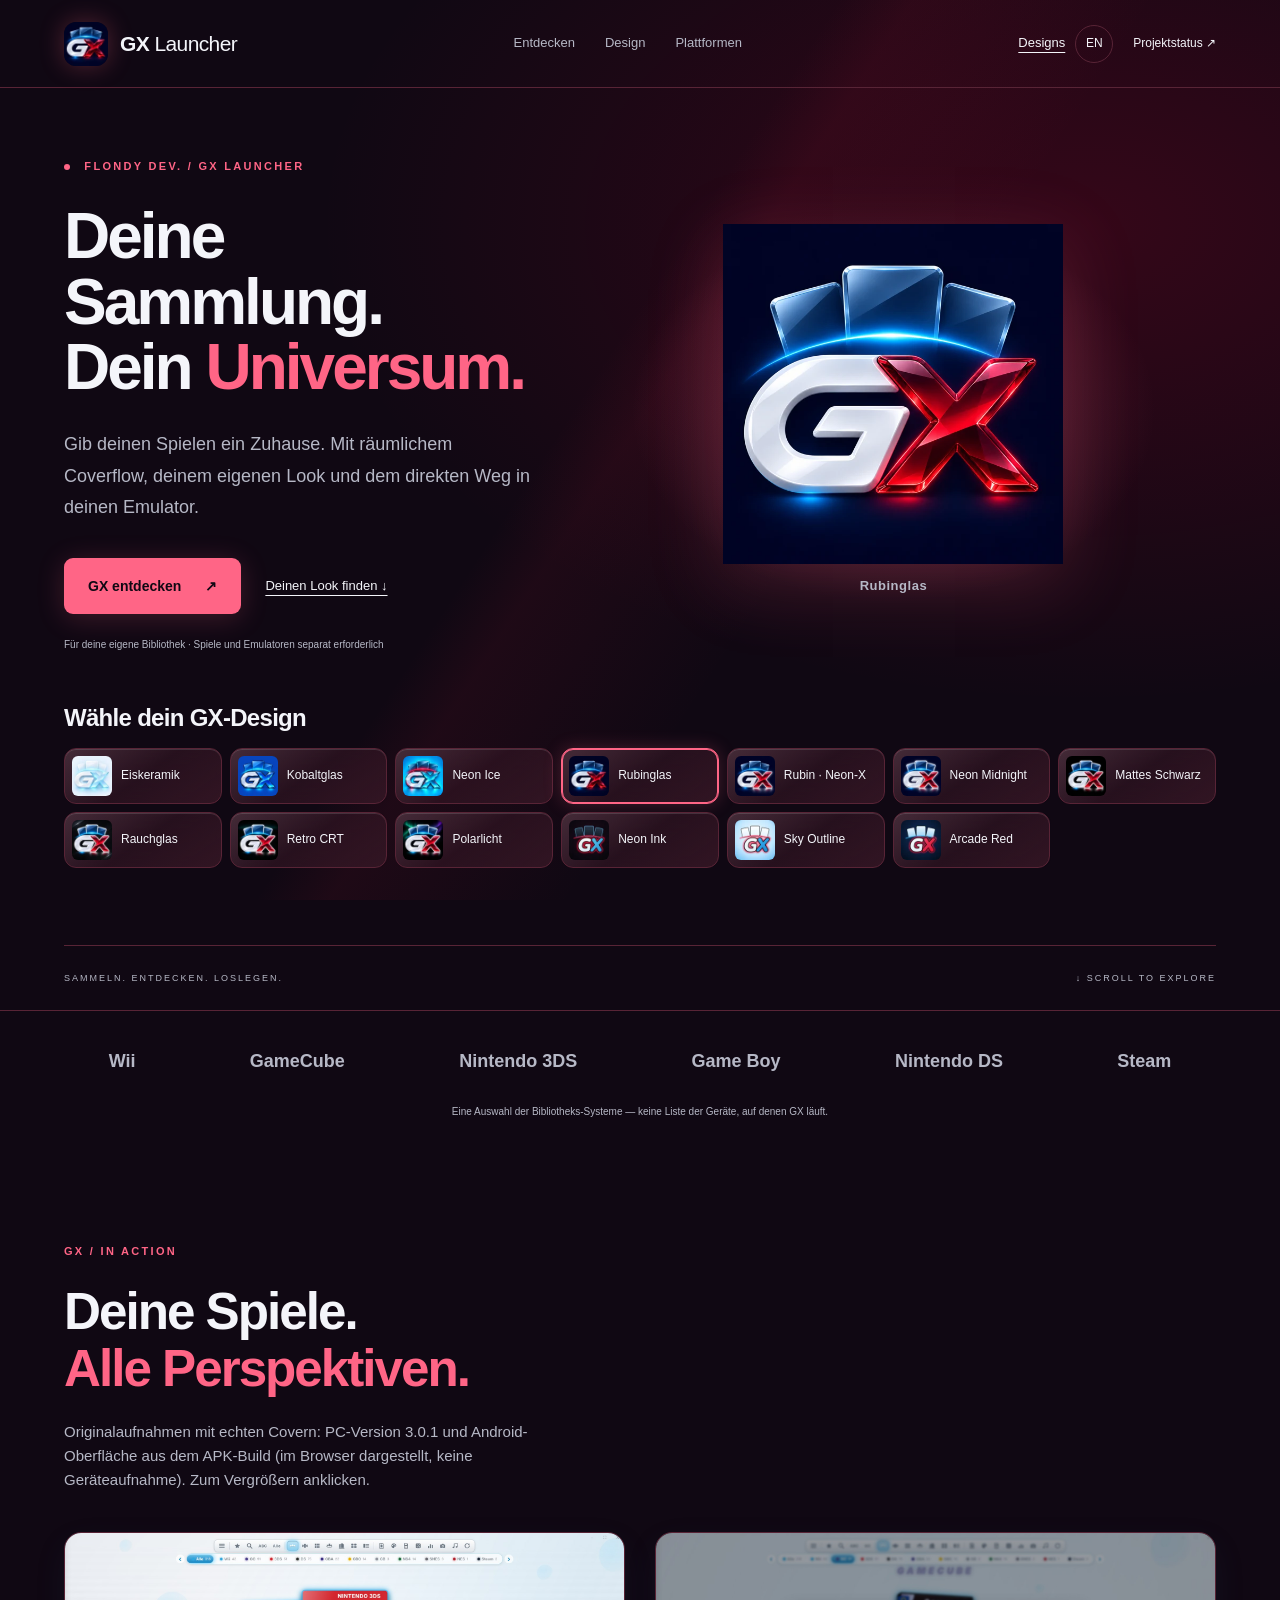
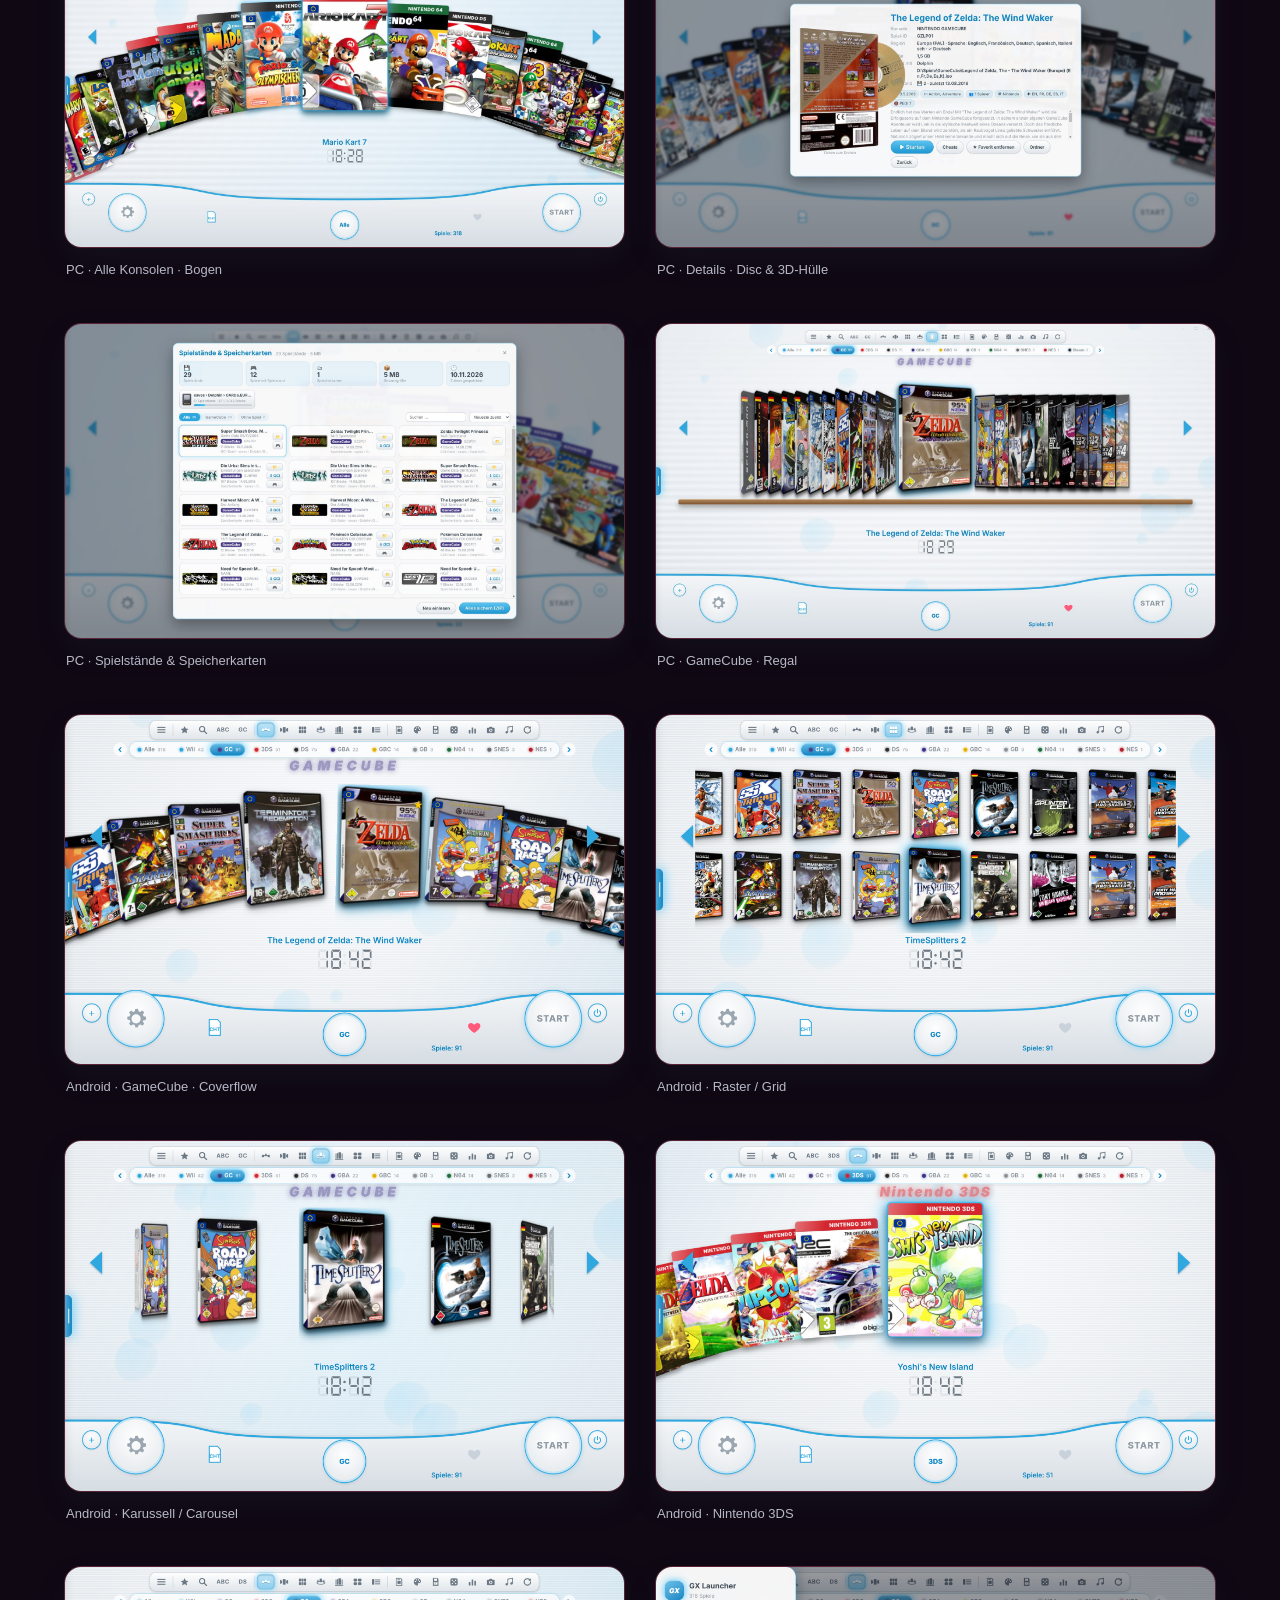
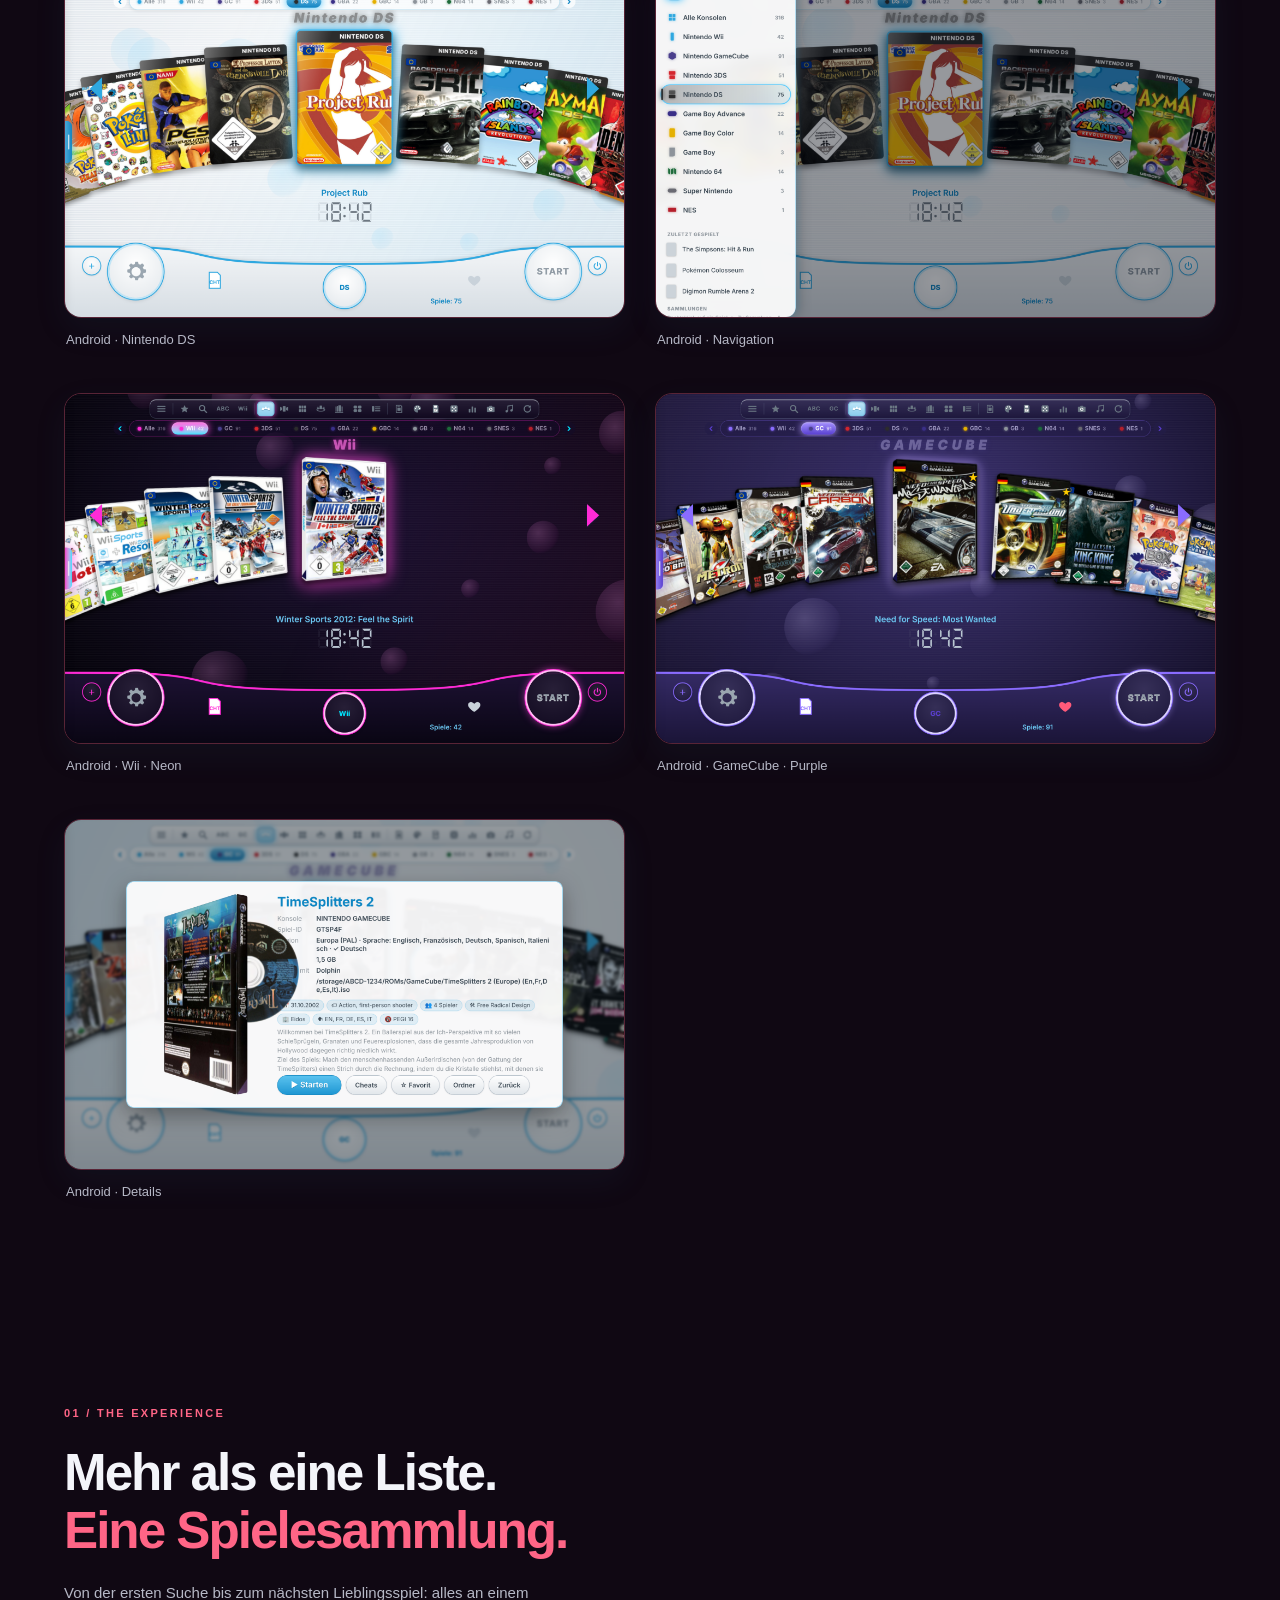
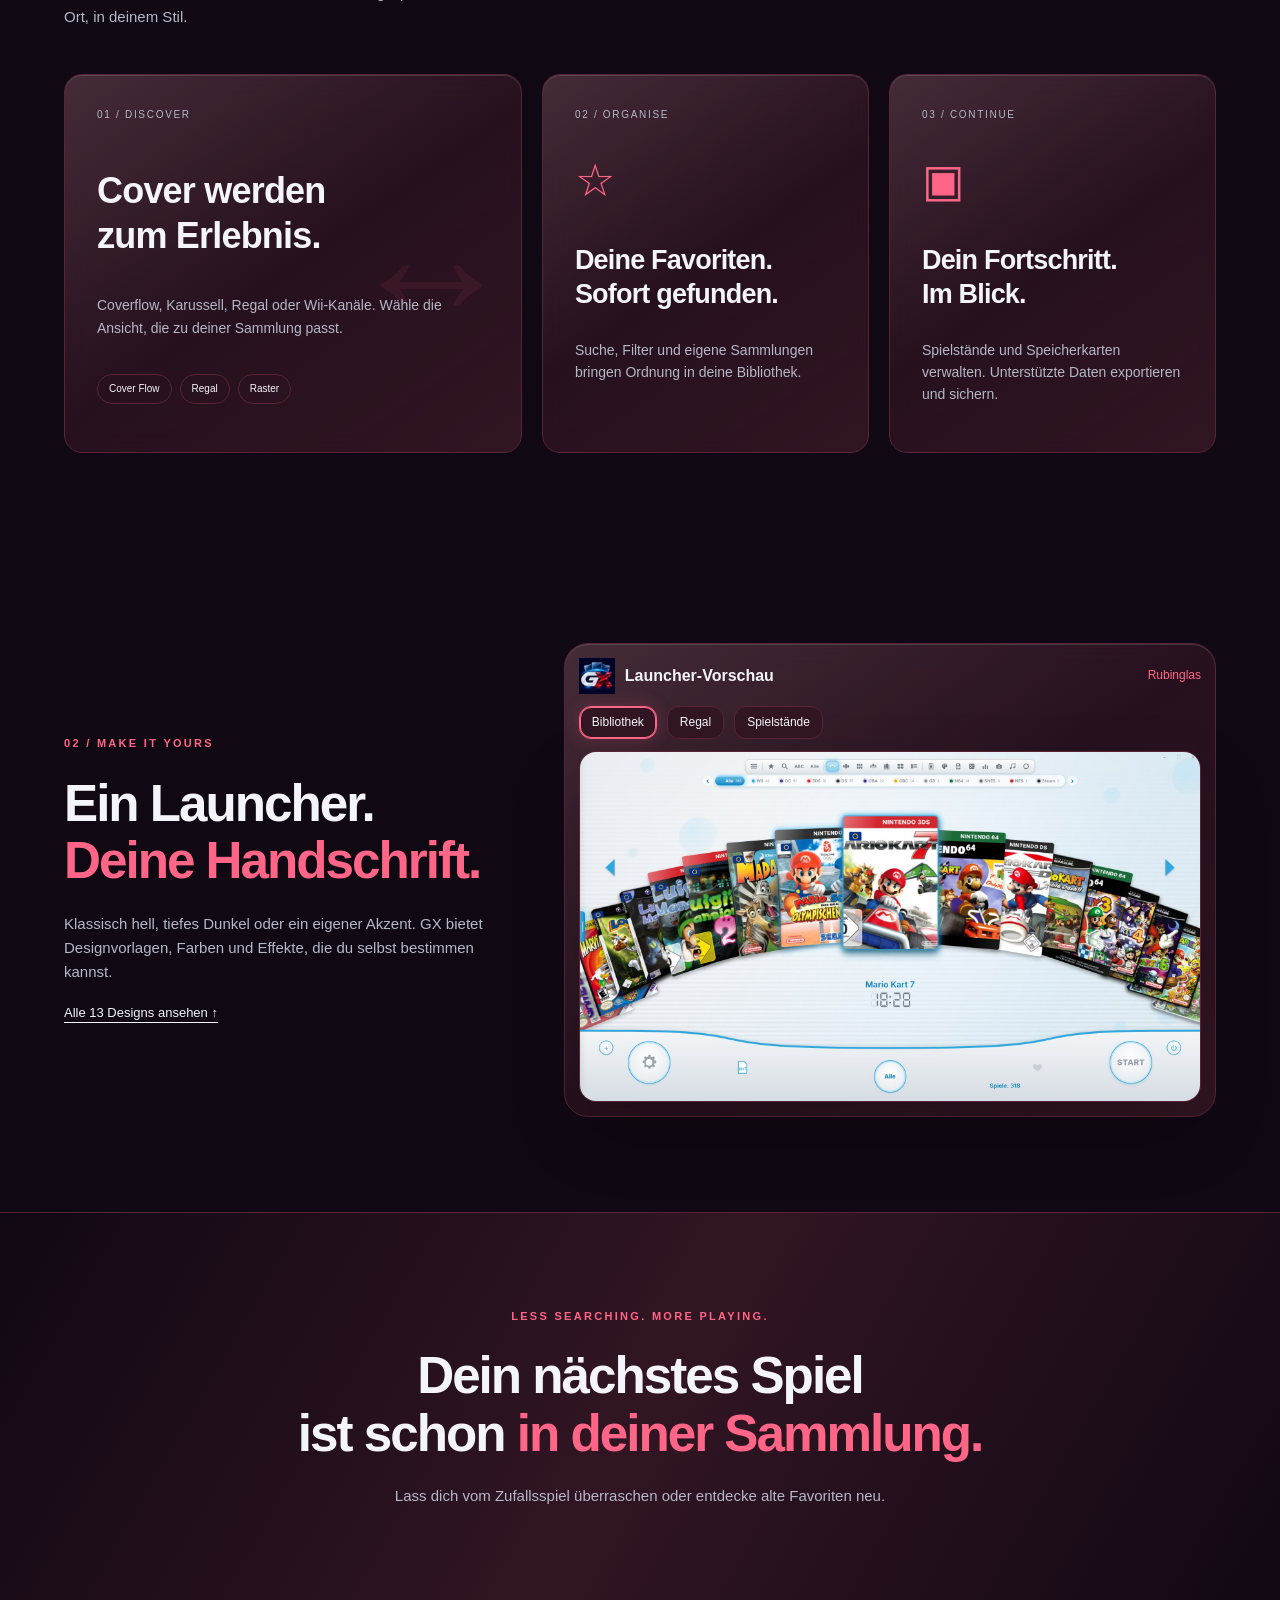
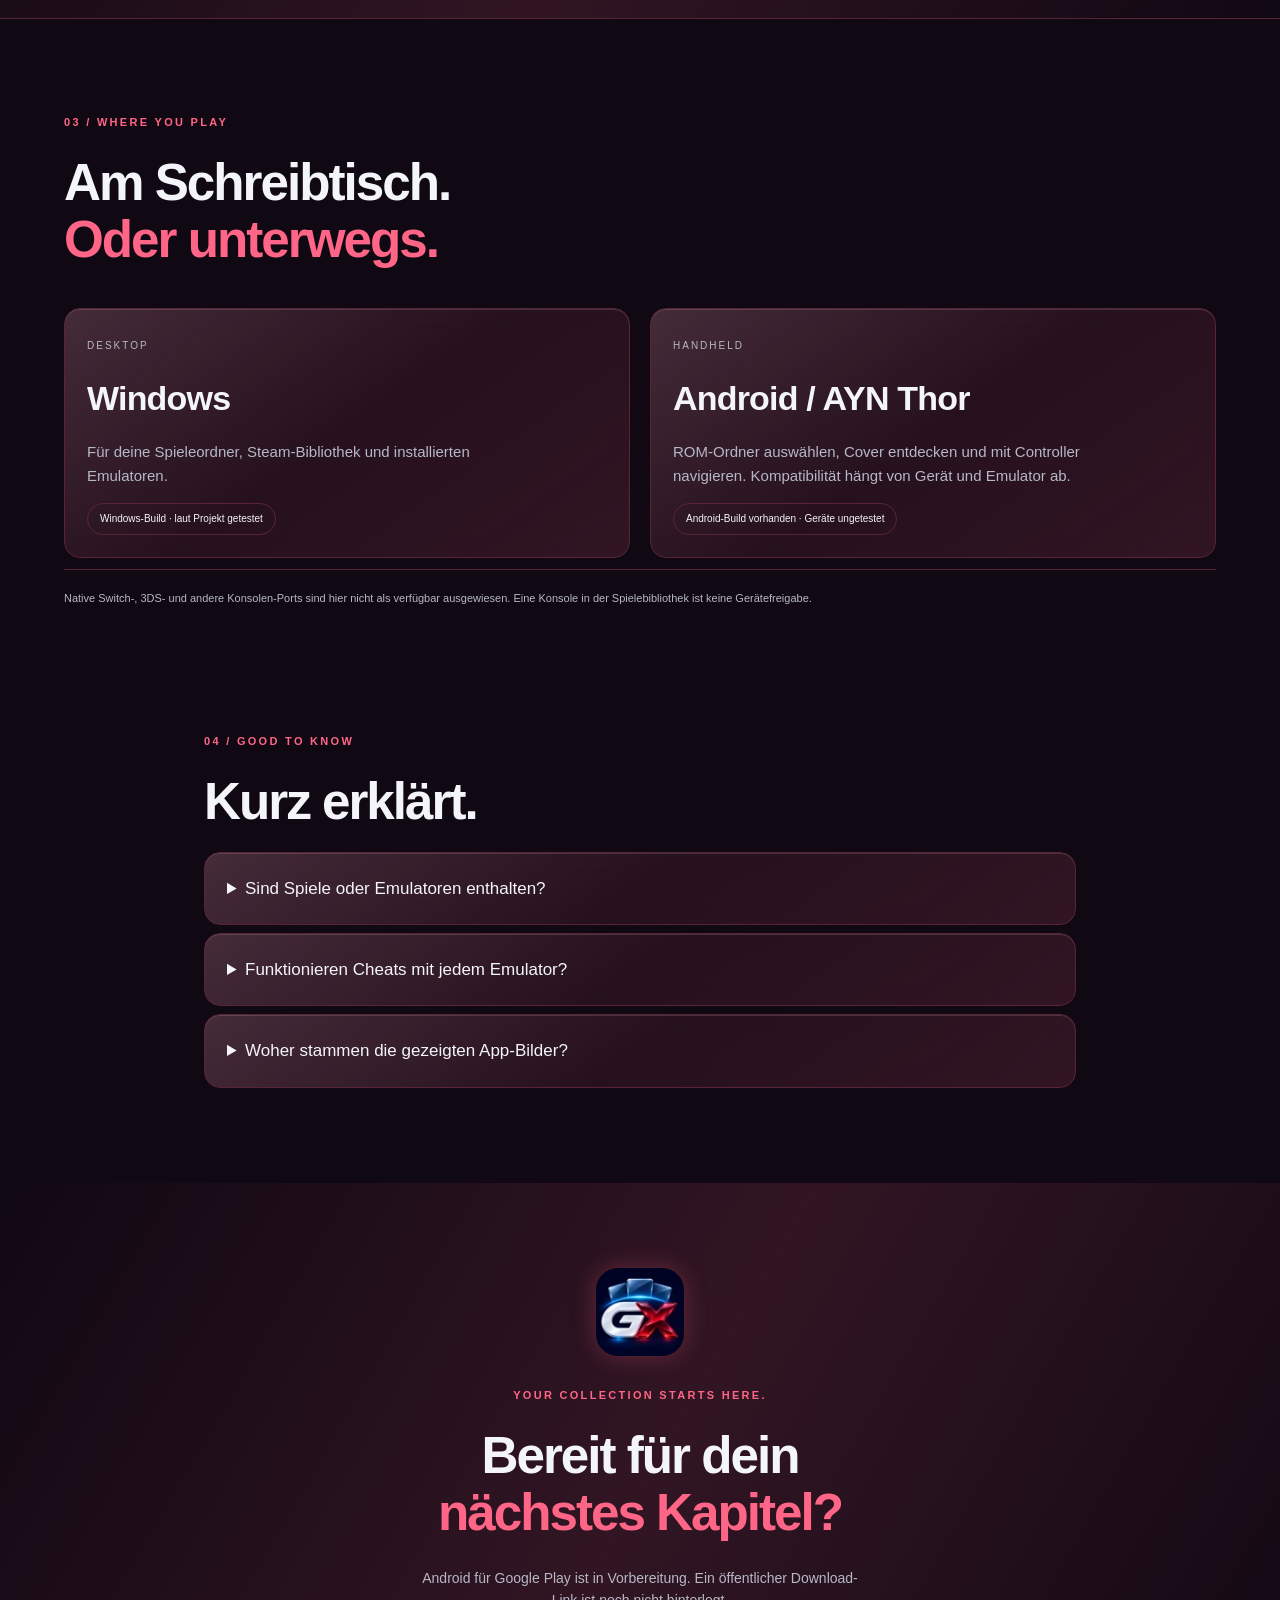
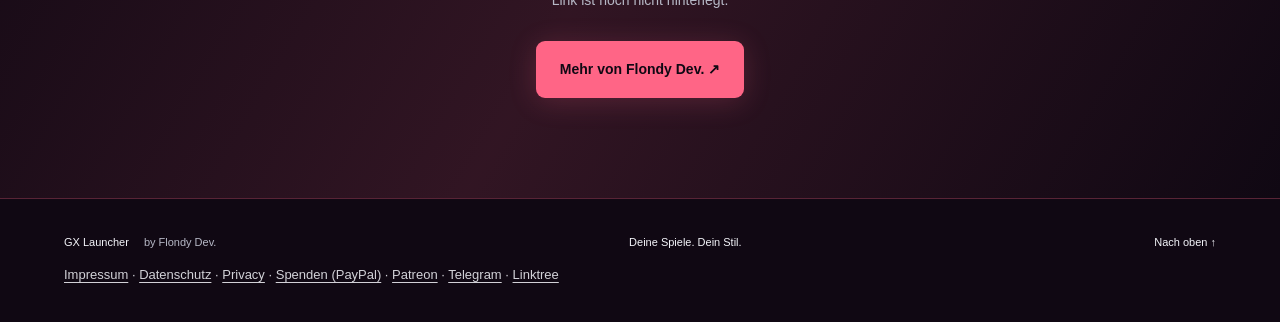
==== index.html @ 253c984e "Add 13 coordinated GX themes and interactive launcher preview" ====
<!doctype html><html lang="de"><head><meta charset="UTF-8"><meta name="viewport" content="width=device-width,initial-scale=1"><meta name="theme-color" content="#f5fbff"><link rel="canonical" href="https://marcel-2025.github.io/GX-Landingpage/"><meta property="og:type" content="website"><meta property="og:url" content="https://marcel-2025.github.io/GX-Landingpage/"><meta property="og:title" content="GX Launcher – Deine Sammlung. Dein Universum."><meta property="og:description" content="Deine Spielebibliothek mit Coverflow, Themes und Emulator-Start. Spiele und Emulatoren separat erforderlich."><meta property="og:image" content="https://marcel-2025.github.io/GX-Landingpage/assets/gx-icon.png"><meta name="description" content="GX Launcher – deine persönliche Spielebibliothek mit Coverflow, Themes und Emulator-Anbindung."><title>GX Launcher — Deine Sammlung. Dein Universum.</title><link rel="icon" href="assets/themes/ruby-thumb.webp"><link rel="stylesheet" href="style.css"><link rel="stylesheet" href="themes.css"></head><body class="gx-skin" data-fx="ruby">
<header><a class="brand" href="#"><img data-brand-icon src="assets/themes/ruby.webp" alt=""><span>GX <b>Launcher</b></span></a><nav><a href="#gallery" data-de="Entdecken" data-en="Explore">Entdecken</a><a href="#design" data-de="Design" data-en="Design">Design</a><a href="#platforms" data-de="Plattformen" data-en="Platforms">Plattformen</a></nav><div class="controls"><a class="theme-shortcut" href="#looks" data-de="Designs" data-en="Themes">Designs</a><button id="language" aria-label="Switch language">EN</button><a class="small-cta" href="#access" data-de="Projektstatus ↗" data-en="Project status ↗">Projektstatus ↗</a></div></header>
<main><section class="hero"><div class="hero-copy"><div class="eyebrow"><span></span> FLONDY DEV. / GX LAUNCHER</div><h1 data-de="Deine Sammlung.<br>Dein <em>Universum.</em>" data-en="Your collection.<br>Your <em>universe.</em>">Deine Sammlung.<br>Dein <em>Universum.</em></h1><p class="lead" data-de="Gib deinen Spielen ein Zuhause. Mit räumlichem Coverflow, deinem eigenen Look und dem direkten Weg in deinen Emulator." data-en="Give your games a home. With dimensional coverflow, your own look and a direct route to your emulator.">Gib deinen Spielen ein Zuhause. Mit räumlichem Coverflow, deinem eigenen Look und dem direkten Weg in deinen Emulator.</p><div class="actions"><a class="button" href="#features" data-de="GX entdecken <span>↗</span>" data-en="Explore GX <span>↗</span>">GX entdecken <span>↗</span></a><a class="text-link" href="#looks" data-de="Deinen Look finden ↓" data-en="Find your look ↓">Deinen Look finden ↓</a></div><p class="micro" data-de="Für deine eigene Bibliothek · Spiele und Emulatoren separat erforderlich" data-en="For your own library · Games and emulators required separately">Für deine eigene Bibliothek · Spiele und Emulatoren separat erforderlich</p></div><div class="hero-art icon-stage"><img id="showcase-icon" data-brand-icon src="assets/themes/ruby.webp" width="640" height="640" alt="GX"><strong class="current-look" data-current>Rubinglas</strong></div><section id="looks" class="look-picker"><h2 data-de="Wähle dein GX-Design" data-en="Choose your GX theme">Wähle dein GX-Design</h2><div class="look-options"><button type="button" class="look-choice" data-look="ice" aria-pressed="false"><img src="assets/themes/ice-thumb.webp" alt="" width="48" height="48"><span data-de="Eiskeramik" data-en="Ice Ceramic">Eiskeramik</span></button><button type="button" class="look-choice" data-look="cobalt" aria-pressed="false"><img src="assets/themes/cobalt-thumb.webp" alt="" width="48" height="48"><span data-de="Kobaltglas" data-en="Cobalt Glass">Kobaltglas</span></button><button type="button" class="look-choice" data-look="laser" aria-pressed="false"><img src="assets/themes/laser-thumb.webp" alt="" width="48" height="48"><span data-de="Neon Ice" data-en="Neon Ice">Neon Ice</span></button><button type="button" class="look-choice" data-look="ruby" aria-pressed="true"><img src="assets/themes/ruby-thumb.webp" alt="" width="48" height="48"><span data-de="Rubinglas" data-en="Ruby Glass">Rubinglas</span></button><button type="button" class="look-choice" data-look="rim" aria-pressed="false"><img src="assets/themes/rim-thumb.webp" alt="" width="48" height="48"><span data-de="Rubin · Neon-X" data-en="Ruby · Neon X">Rubin · Neon-X</span></button><button type="button" class="look-choice" data-look="neon" aria-pressed="false"><img src="assets/themes/neon-thumb.webp" alt="" width="48" height="48"><span data-de="Neon Midnight" data-en="Neon Midnight">Neon Midnight</span></button><button type="button" class="look-choice" data-look="black" aria-pressed="false"><img src="assets/themes/black-thumb.webp" alt="" width="48" height="48"><span data-de="Mattes Schwarz" data-en="Matte Black">Mattes Schwarz</span></button><button type="button" class="look-choice" data-look="smoke" aria-pressed="false"><img src="assets/themes/smoke-thumb.webp" alt="" width="48" height="48"><span data-de="Rauchglas" data-en="Smoked Glass">Rauchglas</span></button><button type="button" class="look-choice" data-look="crt" aria-pressed="false"><img src="assets/themes/crt-thumb.webp" alt="" width="48" height="48"><span data-de="Retro CRT" data-en="Retro CRT">Retro CRT</span></button><button type="button" class="look-choice" data-look="aurora" aria-pressed="false"><img src="assets/themes/aurora-thumb.webp" alt="" width="48" height="48"><span data-de="Polarlicht" data-en="Aurora">Polarlicht</span></button><button type="button" class="look-choice" data-look="ink" aria-pressed="false"><img src="assets/themes/ink-thumb.webp" alt="" width="48" height="48"><span data-de="Neon Ink" data-en="Neon Ink">Neon Ink</span></button><button type="button" class="look-choice" data-look="sky" aria-pressed="false"><img src="assets/themes/sky-thumb.webp" alt="" width="48" height="48"><span data-de="Sky Outline" data-en="Sky Outline">Sky Outline</span></button><button type="button" class="look-choice" data-look="arcade" aria-pressed="false"><img src="assets/themes/arcade-thumb.webp" alt="" width="48" height="48"><span data-de="Arcade Red" data-en="Arcade Red">Arcade Red</span></button></div></section><div class="hero-bottom"><span data-de="SAMMELN. ENTDECKEN. LOSLEGEN." data-en="COLLECT. DISCOVER. PLAY.">SAMMELN. ENTDECKEN. LOSLEGEN.</span><span>↓ SCROLL TO EXPLORE</span></div></section>
<div class="system-strip"><span>Wii</span><span>GameCube</span><span>Nintendo 3DS</span><span>Game Boy</span><span>Nintendo DS</span><span>Steam</span></div><p class="strip-note" data-de="Eine Auswahl der Bibliotheks-Systeme — keine Liste der Geräte, auf denen GX läuft." data-en="Selected library systems — not a list of devices that run GX.">Eine Auswahl der Bibliotheks-Systeme — keine Liste der Geräte, auf denen GX läuft.</p>
<section id="gallery" class="section"><div class="section-head"><span class="eyebrow">GX / IN ACTION</span><h2 data-de="Deine Spiele.<br><em>Alle Perspektiven.</em>" data-en="Your games.<br><em>Every perspective.</em>">Deine Spiele.<br><em>Alle Perspektiven.</em></h2><p data-de="Originalaufnahmen mit echten Covern: PC-Version 3.0.1 und Android-Oberfläche aus dem APK-Build (im Browser dargestellt, keine Geräteaufnahme). Zum Vergrößern anklicken." data-en="Original captures with real covers: PC version 3.0.1 and the Android UI from the APK build (rendered in a browser, not a device recording). Click to enlarge.">Originalaufnahmen mit echten Covern: PC-Version 3.0.1 und Android-Oberfläche aus dem APK-Build (im Browser dargestellt, keine Geräteaufnahme). Zum Vergrößern anklicken.</p></div><div class="gallery"><figure><button class="zoom" data-image="assets/pc_alle_konsolen.jpg" aria-label="PC · Alle Konsolen · Bogen"><img src="assets/pc_alle_konsolen.jpg" alt="GX Launcher PC-Version · Alle Konsolen · Bogen" loading="lazy" width="1920" height="1080"></button><figcaption>PC · Alle Konsolen · Bogen</figcaption></figure><figure><button class="zoom" data-image="assets/pc_details_wind_waker.jpg" aria-label="PC · Details · Disc & 3D-Hülle"><img src="assets/pc_details_wind_waker.jpg" alt="GX Launcher PC-Version · Details · Disc & 3D-Hülle" loading="lazy" width="1920" height="1080"></button><figcaption>PC · Details · Disc & 3D-Hülle</figcaption></figure><figure><button class="zoom" data-image="assets/pc_spielstaende.jpg" aria-label="PC · Spielstände & Speicherkarten"><img src="assets/pc_spielstaende.jpg" alt="GX Launcher PC-Version · Spielstände & Speicherkarten" loading="lazy" width="1920" height="1080"></button><figcaption>PC · Spielstände & Speicherkarten</figcaption></figure><figure><button class="zoom" data-image="assets/pc_regal_gamecube.jpg" aria-label="PC · GameCube · Regal"><img src="assets/pc_regal_gamecube.jpg" alt="GX Launcher PC-Version · GameCube · Regal" loading="lazy" width="1920" height="1080"></button><figcaption>PC · GameCube · Regal</figcaption></figure><figure><button class="zoom" data-image="assets/01_coverflow_gc.png" aria-label="GameCube · Coverflow"><img src="assets/01_coverflow_gc.png" alt="GX Launcher · GameCube · Coverflow" loading="lazy" width="2048" height="1280"></button><figcaption>Android · GameCube · Coverflow</figcaption></figure><figure><button class="zoom" data-image="assets/04_raster.png" aria-label="Raster / Grid"><img src="assets/04_raster.png" alt="GX Launcher · Raster / Grid" loading="lazy" width="2048" height="1280"></button><figcaption>Android · Raster / Grid</figcaption></figure><figure><button class="zoom" data-image="assets/05_karussell.png" aria-label="Karussell / Carousel"><img src="assets/05_karussell.png" alt="GX Launcher · Karussell / Carousel" loading="lazy" width="2048" height="1280"></button><figcaption>Android · Karussell / Carousel</figcaption></figure><figure><button class="zoom" data-image="assets/06_coverflow_3ds.png" aria-label="Nintendo 3DS"><img src="assets/06_coverflow_3ds.png" alt="GX Launcher · Nintendo 3DS" loading="lazy" width="2048" height="1280"></button><figcaption>Android · Nintendo 3DS</figcaption></figure><figure><button class="zoom" data-image="assets/07_coverflow_ds.png" aria-label="Nintendo DS"><img src="assets/07_coverflow_ds.png" alt="GX Launcher · Nintendo DS" loading="lazy" width="2048" height="1280"></button><figcaption>Android · Nintendo DS</figcaption></figure><figure><button class="zoom" data-image="assets/08_seitenleiste.png" aria-label="Navigation"><img src="assets/08_seitenleiste.png" alt="GX Launcher · Navigation" loading="lazy" width="2048" height="1280"></button><figcaption>Android · Navigation</figcaption></figure><figure><button class="zoom" data-image="assets/09_theme_neon_wii.png" aria-label="Wii · Neon"><img src="assets/09_theme_neon_wii.png" alt="GX Launcher · Wii · Neon" loading="lazy" width="2048" height="1280"></button><figcaption>Android · Wii · Neon</figcaption></figure><figure><button class="zoom" data-image="assets/10_theme_gc.png" aria-label="GameCube · Purple"><img src="assets/10_theme_gc.png" alt="GX Launcher · GameCube · Purple" loading="lazy" width="2048" height="1280"></button><figcaption>Android · GameCube · Purple</figcaption></figure><figure><button class="zoom" data-image="assets/03_details.png" aria-label="Details"><img src="assets/03_details.png" alt="GX Launcher · Details" loading="lazy" width="2048" height="1280"></button><figcaption>Android · Details</figcaption></figure></div></section><section id="features" class="section"><div class="section-head"><span class="eyebrow">01 / THE EXPERIENCE</span><h2 data-de="Mehr als eine Liste.<br><em>Eine Spielesammlung.</em>" data-en="More than a list.<br><em>A game collection.</em>">Mehr als eine Liste.<br><em>Eine Spielesammlung.</em></h2><p data-de="Von der ersten Suche bis zum nächsten Lieblingsspiel: alles an einem Ort, in deinem Stil." data-en="From your first search to your next favourite game: one place, your style.">Von der ersten Suche bis zum nächsten Lieblingsspiel: alles an einem Ort, in deinem Stil.</p></div><div class="feature-grid"><article class="feature large"><div class="number">01 / DISCOVER</div><h3 data-de="Cover werden<br>zum Erlebnis." data-en="Make your covers<br>an experience.">Cover werden<br>zum Erlebnis.</h3><p data-de="Coverflow, Karussell, Regal oder Wii-Kanäle. Wähle die Ansicht, die zu deiner Sammlung passt." data-en="Coverflow, carousel, shelf or Wii channels. Choose the view that suits your collection.">Coverflow, Karussell, Regal oder Wii-Kanäle. Wähle die Ansicht, die zu deiner Sammlung passt.</p><div class="view-tags"><span>Cover Flow</span><span data-de="Regal" data-en="Shelf">Regal</span><span data-de="Raster" data-en="Grid">Raster</span></div><div class="abstract-mark" aria-hidden="true">↔</div></article><article class="feature"><div class="number">02 / ORGANISE</div><div class="glyph">☆</div><h3 data-de="Deine Favoriten.<br>Sofort gefunden." data-en="Your favourites.<br>Ready to find.">Deine Favoriten.<br>Sofort gefunden.</h3><p data-de="Suche, Filter und eigene Sammlungen bringen Ordnung in deine Bibliothek." data-en="Search, filters and custom collections keep your library organised.">Suche, Filter und eigene Sammlungen bringen Ordnung in deine Bibliothek.</p></article><article class="feature"><div class="number">03 / CONTINUE</div><div class="glyph">▣</div><h3 data-de="Dein Fortschritt.<br>Im Blick." data-en="Your progress.<br>In view.">Dein Fortschritt.<br>Im Blick.</h3><p data-de="Spielstände und Speicherkarten verwalten. Unterstützte Daten exportieren und sichern." data-en="Manage saves and memory cards. Export and back up supported data.">Spielstände und Speicherkarten verwalten. Unterstützte Daten exportieren und sichern.</p></article></div></section>
<section id="design" class="section design-section"><div class="design-copy"><span class="eyebrow">02 / MAKE IT YOURS</span><h2 data-de="Ein Launcher.<br><em>Deine Handschrift.</em>" data-en="One launcher.<br><em>Your signature.</em>">Ein Launcher.<br><em>Deine Handschrift.</em></h2><p data-de="Klassisch hell, tiefes Dunkel oder ein eigener Akzent. GX bietet Designvorlagen, Farben und Effekte, die du selbst bestimmen kannst." data-en="Classic light, deep dark or your own accent. GX offers themes, colours and effects you can make your own.">Klassisch hell, tiefes Dunkel oder ein eigener Akzent. GX bietet Designvorlagen, Farben und Effekte, die du selbst bestimmen kannst.</p><a class="text-link" href="#looks" data-de="Alle 13 Designs ansehen ↑" data-en="Explore all 13 themes ↑">Alle 13 Designs ansehen ↑</a></div><div class="preview-shell"><div class="preview-head"><img data-brand-icon src="assets/themes/ruby.webp" width="36" height="36" alt=""><strong data-de="Launcher-Vorschau" data-en="Launcher preview">Launcher-Vorschau</strong><span data-current>Rubinglas</span></div><div class="preview-tabs"><button data-preview="0" aria-pressed="true" data-de="Bibliothek" data-en="Library">Bibliothek</button><button data-preview="1" aria-pressed="false" data-de="Regal" data-en="Shelf">Regal</button><button data-preview="2" aria-pressed="false" data-de="Spielstände" data-en="Saves">Spielstände</button></div><button class="zoom preview-image" data-image="assets/pc_alle_konsolen.jpg"><img src="assets/pc_alle_konsolen.jpg" width="1920" height="1080" alt="GX Launcher · Coverflow"></button></div></section>
<section class="quote-section"><span class="eyebrow">LESS SEARCHING. MORE PLAYING.</span><h2 data-de="Dein nächstes Spiel<br>ist schon <em>in deiner Sammlung.</em>" data-en="Your next game<br>is already <em>in your collection.</em>">Dein nächstes Spiel<br>ist schon <em>in deiner Sammlung.</em></h2><p data-de="Lass dich vom Zufallsspiel überraschen oder entdecke alte Favoriten neu." data-en="Let the random game picker surprise you, or rediscover an old favourite.">Lass dich vom Zufallsspiel überraschen oder entdecke alte Favoriten neu.</p></section>
<section id="platforms" class="section"><div class="section-head"><span class="eyebrow">03 / WHERE YOU PLAY</span><h2 data-de="Am Schreibtisch.<br><em>Oder unterwegs.</em>" data-en="At your desk.<br><em>Or on the go.</em>">Am Schreibtisch.<br><em>Oder unterwegs.</em></h2></div><div class="platform-grid"><article><span class="platform-kicker">DESKTOP</span><h3>Windows</h3><p data-de="Für deine Spieleordner, Steam-Bibliothek und installierten Emulatoren." data-en="For your game folders, Steam library and installed emulators.">Für deine Spieleordner, Steam-Bibliothek und installierten Emulatoren.</p><span class="status" data-de="Windows-Build · laut Projekt getestet" data-en="Windows build · tested per project">Windows-Build · laut Projekt getestet</span></article><article><span class="platform-kicker">HANDHELD</span><h3>Android / AYN Thor</h3><p data-de="ROM-Ordner auswählen, Cover entdecken und mit Controller navigieren. Kompatibilität hängt von Gerät und Emulator ab." data-en="Choose ROM folders, discover covers and navigate by controller. Compatibility depends on the device and emulator.">ROM-Ordner auswählen, Cover entdecken und mit Controller navigieren. Kompatibilität hängt von Gerät und Emulator ab.</p><span class="status" data-de="Android-Build vorhanden · Geräte ungetestet" data-en="Android build exists · devices untested">Android-Build vorhanden · Geräte ungetestet</span></article></div><p class="platform-note" data-de="Native Switch-, 3DS- und andere Konsolen-Ports sind hier nicht als verfügbar ausgewiesen. Eine Konsole in der Spielebibliothek ist keine Gerätefreigabe." data-en="Native Switch, 3DS and other console ports are not listed as available here. A console in the library does not imply device support.">Native Switch-, 3DS- und andere Konsolen-Ports sind hier nicht als verfügbar ausgewiesen. Eine Konsole in der Spielebibliothek ist keine Gerätefreigabe.</p></section>
<section class="section faq"><span class="eyebrow">04 / GOOD TO KNOW</span><h2 data-de="Kurz erklärt." data-en="Good to know.">Kurz erklärt.</h2><details><summary data-de="Sind Spiele oder Emulatoren enthalten?" data-en="Are games or emulators included?">Sind Spiele oder Emulatoren enthalten?</summary><p data-de="Nein. GX Launcher organisiert deine eigene Bibliothek und startet vorhandene Emulatoren. Spiele und Emulatoren sind separat erforderlich." data-en="No. GX Launcher organises your own library and launches existing emulators. Games and emulators are required separately.">Nein. GX Launcher organisiert deine eigene Bibliothek und startet vorhandene Emulatoren. Spiele und Emulatoren sind separat erforderlich.</p></details><details><summary data-de="Funktionieren Cheats mit jedem Emulator?" data-en="Do cheats work with every emulator?">Funktionieren Cheats mit jedem Emulator?</summary><p data-de="Der Umfang ist emulatorabhängig. Die Dokumentation beschreibt automatische Übernahme für Dolphin und Citra/Azahar; andere Integrationen können manuellen Import benötigen." data-en="Support varies by emulator. The documentation describes automatic integration for Dolphin and Citra/Azahar; other integrations may need manual import.">Der Umfang ist emulatorabhängig. Die Dokumentation beschreibt automatische Übernahme für Dolphin und Citra/Azahar; andere Integrationen können manuellen Import benötigen.</p></details><details><summary data-de="Woher stammen die gezeigten App-Bilder?" data-en="Where do the app images come from?">Woher stammen die gezeigten App-Bilder?</summary><p data-de="Die Galerie zeigt die bereitgestellten Originalaufnahmen von GX Launcher mit echten Spielecovern. Das neue Marken-Icon ist separat gestaltet." data-en="The gallery uses the supplied original GX Launcher captures with real game covers. The new brand icon is a separate design.">Die Galerie zeigt die bereitgestellten Originalaufnahmen von GX Launcher mit echten Spielecovern. Das neue Marken-Icon ist separat gestaltet.</p></details></section>
<section id="access" class="access"><img data-brand-icon src="assets/themes/ruby.webp" alt="GX Launcher Icon" width="88" height="88"><span class="eyebrow">YOUR COLLECTION STARTS HERE.</span><h2 data-de="Bereit für dein<br><em>nächstes Kapitel?</em>" data-en="Ready for your<br><em>next chapter?</em>">Bereit für dein<br><em>nächstes Kapitel?</em></h2><p data-de="Android für Google Play ist in Vorbereitung. Ein öffentlicher Download-Link ist noch nicht hinterlegt." data-en="Android for Google Play is in preparation. A public download link has not yet been added.">Android für Google Play ist in Vorbereitung. Ein öffentlicher Download-Link ist noch nicht hinterlegt.</p><a class="button" href="https://flondy.github.io/app-store/" target="_blank" rel="noopener" data-de="Mehr von Flondy Dev. ↗" data-en="More from Flondy Dev. ↗">Mehr von Flondy Dev. ↗</a></section>
</main><footer><span>GX Launcher <i>by Flondy Dev.</i></span><span data-de="Deine Spiele. Dein Stil." data-en="Your games. Your style.">Deine Spiele. Dein Stil.</span><a href="#" data-de="Nach oben ↑" data-en="Back to top ↑">Nach oben ↑</a><div class="legal-links"><a href="https://flondy.github.io/app-store/impressum.html">Impressum</a> · <a href="datenschutz.html">Datenschutz</a> · <a href="privacy.html">Privacy</a> · <a href="https://www.paypal.com/paypalme/MSingle72" target="_blank" rel="noopener">Spenden (PayPal)</a> · <a href="https://www.patreon.com/cw/Flondy" target="_blank" rel="noopener">Patreon</a> · <a href="https://t.me/Flondy" target="_blank" rel="noopener">Telegram</a> · <a href="https://linktr.ee/flondy" target="_blank" rel="noopener">Linktree</a></div></footer><dialog id="lightbox"><button class="close" aria-label="Schließen">×</button><img alt="Vergrößerte Originalaufnahme von GX Launcher"></dialog><script src="themes.js" defer></script><script src="app.js"></script></body></html>
---- style.css ----
:root{--bg:#080e18;--panel:#101a28;--ink:#eef4fb;--muted:#9aaabb;--accent:#42d5ff;--line:#243142;--nav:#080e18e8;--font:Arial,Helvetica,sans-serif}*{box-sizing:border-box}html{scroll-behavior:smooth;scroll-padding-top:100px}body{margin:0;background:var(--bg);color:var(--ink);font-family:var(--font);line-height:1.6}body.light{--bg:#f3f7fb;--panel:#e5edf5;--ink:#0c1d2e;--muted:#4b6379;--line:#c8d7e4;--nav:#f3f7fbe8}a{color:inherit;text-decoration:none}button{font:inherit;cursor:pointer}button:focus-visible,a:focus-visible,summary:focus-visible{outline:3px solid var(--accent);outline-offset:5px}header{height:92px;max-width:1440px;margin:auto;padding:0 5%;display:flex;align-items:center;justify-content:space-between;gap:20px;border-bottom:1px solid var(--line)}.brand{display:flex;gap:12px;align-items:center;white-space:nowrap;font-size:21px;font-weight:800;letter-spacing:-.6px}.brand b{font-weight:400}.brand img{height:44px;width:44px;border-radius:12px}nav{display:flex;gap:30px;font-size:13px;color:var(--muted)}nav a:hover{color:var(--accent)}.controls{display:flex;gap:10px;align-items:center}.controls button{background:none;border:1px solid var(--line);color:var(--ink);border-radius:50%;height:38px;width:38px;font-size:12px}.small-cta{font-size:12px;margin-left:10px}.hero{max-width:1440px;margin:auto;min-height:730px;padding:100px 5% 0;position:relative;display:grid;grid-template-columns:1.1fr 1fr;align-items:center;overflow:hidden}.eyebrow{font-size:11px;letter-spacing:2.3px;font-weight:700;display:block;color:var(--accent)}.eyebrow span{display:inline-block;background:var(--accent);width:6px;height:6px;border-radius:50%;margin-right:9px}.hero-copy{z-index:2}h1{font-size:clamp(48px,5.5vw,82px);line-height:1.03;letter-spacing:-4px;margin:28px 0;font-weight:800}em{font-style:normal;color:var(--accent)}.lead{max-width:470px;color:var(--muted);font-size:18px;line-height:1.75}.actions{display:flex;align-items:center;gap:24px;margin-top:34px}.button{background:var(--accent);color:#06131f;font-size:14px;font-weight:700;padding:17px 24px;border-radius:9px;display:inline-flex;gap:24px;align-items:center;transition:transform .2s}.button:hover{transform:translateY(-3px)}.text-link{font-size:13px}.micro{font-size:10px;color:var(--muted);margin-top:23px;max-width:420px}.hero-art{position:relative;min-width:0;display:grid;place-items:center;aspect-ratio:1}.hero-icon{width:108%;border-radius:22%;position:relative;z-index:1;filter:drop-shadow(0 30px 50px #005b9728);animation:float 7s ease-in-out infinite}.orbit{position:absolute;border:1px solid #42d5ff18;width:110%;height:60%;border-radius:50%;transform:rotate(-25deg)}.two{transform:rotate(25deg);width:100%;height:100%}.art-caption{position:absolute;bottom:0;left:0;right:0;display:flex;justify-content:space-between;font-size:9px;letter-spacing:2px;color:var(--muted);z-index:3}.hero-bottom{grid-column:1/-1;display:flex;justify-content:space-between;border-top:1px solid var(--line);padding:25px 0;margin-top:65px;font-size:9px;letter-spacing:2px;color:var(--muted)}.system-strip{display:flex;justify-content:space-around;flex-wrap:wrap;gap:25px;padding:36px 5% 18px;color:var(--muted);font-weight:700;font-size:18px;border-top:1px solid var(--line)}.strip-note{font-size:10px;color:var(--muted);text-align:center;padding:0 20px 18px}.section{max-width:1320px;margin:auto;padding:95px 5%}h2{font-size:clamp(34px,4vw,54px);line-height:1.12;letter-spacing:-2px;font-weight:750;margin:22px 0}h3{line-height:1.25;font-size:27px;letter-spacing:-.8px}.section-head>p{color:var(--muted);max-width:480px;font-size:15px}.feature-grid{display:grid;grid-template-columns:1.4fr 1fr 1fr;gap:20px;margin-top:45px}.feature{padding:32px;border:1px solid var(--line);border-radius:18px;position:relative;overflow:hidden;background:linear-gradient(150deg,var(--panel),var(--bg))}.feature p{color:var(--muted);font-size:14px;position:relative;z-index:1}.number{font-size:10px;letter-spacing:1.7px;color:var(--muted)}.glyph{font-size:45px;color:var(--accent);margin:22px 0 15px}.large h3{font-size:36px;margin-top:45px}.view-tags{display:flex;gap:8px;margin-top:35px;flex-wrap:wrap}.view-tags span{font-size:10px;border:1px solid var(--line);border-radius:30px;padding:6px 11px}.abstract-mark{position:absolute;right:5px;top:65px;font-size:170px;color:var(--accent);opacity:.08}.design-section{display:grid;grid-template-columns:.8fr 1.2fr;align-items:center;gap:65px}.design-copy p{color:var(--muted);font-size:15px}.screen{margin:0;min-width:0}.zoom{padding:0;background:none;border:1px solid var(--line);border-radius:17px;overflow:hidden;box-shadow:0 30px 70px #0003;display:block}.screen img{width:100%;height:auto;display:block}.screen figcaption{font-size:9px;letter-spacing:1px;color:var(--muted);padding:15px 0}.swatches{display:flex;gap:15px;margin:27px 0 16px}.swatch{width:29px;height:29px;border-radius:50%;border:4px solid var(--bg);background:var(--s);outline:1px solid var(--line)}.swatch.selected{outline:2px solid var(--s)}small{color:var(--muted);font-size:10px;line-height:1.6;display:block}.quote-section{padding:95px 20px;text-align:center;background:radial-gradient(ellipse at center,#16364a44,transparent 65%);border-block:1px solid var(--line)}.quote-section p{color:var(--muted);font-size:15px}.platform-grid{display:grid;grid-template-columns:1fr 1fr;gap:20px;margin-top:40px}.platform-grid article{border-top:1px solid var(--line);padding:30px 25px 30px 0}.platform-kicker{font-size:10px;letter-spacing:2px;color:var(--muted)}.platform-grid h3{font-size:34px;margin:20px 0}.platform-grid p{font-size:15px;color:var(--muted);max-width:440px}.status{display:inline-block;font-size:10px;border:1px solid var(--line);padding:7px 12px;border-radius:30px;color:var(--accent)}.platform-note{color:var(--muted);font-size:11px;border-top:1px solid var(--line);padding-top:20px}.faq{padding-top:20px;max-width:1000px}details{border-bottom:1px solid var(--line);padding:22px 0}summary{font-size:17px;cursor:pointer}details p{font-size:14px;color:var(--muted);max-width:700px}.access{text-align:center;padding:85px 20px 100px;background:linear-gradient(180deg,var(--bg),var(--panel))}.access img{border-radius:22px;margin-bottom:24px}.access p{font-size:14px;color:var(--muted);margin:25px auto 30px;max-width:440px}footer{max-width:1320px;margin:auto;padding:35px 5%;display:flex;justify-content:space-between;gap:20px;font-size:11px;border-top:1px solid var(--line)}footer i{color:var(--muted);font-style:normal;margin-left:12px}dialog{max-width:95vw;max-height:95vh;padding:30px 12px 12px;background:var(--bg);border:1px solid var(--line);border-radius:15px}dialog::backdrop{background:#000c}dialog img{display:block;max-width:85vw;max-height:80vh;object-fit:contain}.close{position:absolute;right:6px;top:0;background:none;color:var(--ink);border:0;font-size:25px}@keyframes float{50%{transform:translateY(-13px)}}@media(max-width:900px){header{padding:0 6%;height:78px}nav{display:none}.hero{padding:65px 6% 0;min-height:auto;grid-template-columns:1fr}.hero-copy{max-width:650px}h1{font-size:64px}.hero-art{max-width:460px;width:85%;margin:15px auto 0}.hero-icon{width:100%}.hero-bottom{margin-top:40px}.feature-grid{grid-template-columns:1fr}.feature{min-height:220px}.large h3{margin-top:25px}.glyph{float:right;margin:10px}.design-section{grid-template-columns:1fr;gap:35px}.section{padding:65px 6%}.platform-grid{gap:30px}.system-strip{font-size:14px}.small-cta{display:none}}@media(max-width:520px){h1{font-size:48px;letter-spacing:-2.5px}.lead{font-size:16px}.hero{padding-top:45px}.actions{gap:18px}.button{padding:15px 19px;font-size:13px}.text-link{font-size:12px}.hero-bottom{font-size:7px;letter-spacing:1px}.system-strip{gap:18px;padding-top:25px}.section h2{font-size:36px}.platform-grid{grid-template-columns:1fr}.platform-grid article{padding:20px 0 0}.brand{font-size:18px}.brand img{height:35px;width:35px}footer{flex-wrap:wrap}.quote-section{padding:65px 6%}.quote-section h2{font-size:34px}}@media(prefers-reduced-motion:reduce){html{scroll-behavior:auto}.hero-icon{animation:none}.button{transition:none}}

/* White Glow edition */
body.light{--bg:#f7fbfe;--panel:#edf6fb;--ink:#243747;--muted:#586e7e;--line:#cee3ee;--nav:#f7fbfeee;--accent:#008bc4;background:radial-gradient(ellipse at 90% 8%,#c5efff99,transparent 34%),var(--bg)}
header{height:88px}.brand img{box-shadow:0 0 24px #2aafff42}.hero{grid-template-columns:.85fr 1.15fr;gap:30px;min-height:680px;padding-top:70px}.hero-art{aspect-ratio:1.3;align-content:center}.hero-display{width:100%;padding:9px;border-radius:24px;background:linear-gradient(#fff,#c3d5df);box-shadow:0 30px 65px #35698128,0 0 55px #65cfff38;transform:perspective(1200px) rotateY(-5deg)}.hero-display .zoom{border:0;border-radius:17px;box-shadow:none}.hero-display img{display:block;width:100%;height:auto}.art-caption{bottom:2%;letter-spacing:1px;font-size:9px}.hero-bottom{margin-top:35px}h1{font-size:clamp(48px,5vw,72px);letter-spacing:-3px}.gallery{display:grid;grid-template-columns:repeat(2,minmax(0,1fr));gap:30px;margin-top:40px}.gallery figure{margin:0;min-width:0}.gallery img{display:block;width:100%;height:auto}.gallery .zoom{width:100%;box-shadow:0 12px 32px #295e7719;transition:transform .2s}.gallery .zoom:hover{transform:translateY(-4px)}.gallery figcaption{padding:12px 2px;font-size:13px;color:var(--muted)}.button{background:linear-gradient(145deg,#3cc5ef,#008dce);color:white;box-shadow:0 8px 23px #129ed52b}.feature{box-shadow:0 12px 32px #295e770a}.access img{box-shadow:0 0 40px #22b6fc42}.quote-section{background:radial-gradient(ellipse at center,#7edbff21,transparent 70%)}.status{color:var(--ink)}@media(max-width:900px){.hero{grid-template-columns:1fr}.hero-art{max-width:none;width:100%;aspect-ratio:1.5;margin:30px 0 0}.hero-display{transform:none}.gallery{gap:20px}}@media(max-width:520px){.gallery{grid-template-columns:1fr}.art-caption{bottom:-12px}.hero-bottom{margin-top:40px}.hero{gap:12px}h1{font-size:48px}.gallery figcaption{font-size:14px}}@media(prefers-reduced-motion:reduce){.gallery .zoom{transition:none}}

footer{flex-wrap:wrap;row-gap:12px}
footer .legal-links{display:block;flex-basis:100%;font-size:13px;line-height:1.8;opacity:.85}
footer .legal-links a{color:inherit;text-decoration:underline;text-underline-offset:3px}
---- themes.css ----
/* Shared materials. Each theme supplies its own canvas, accent and surface treatment. */
body.gx-skin {
  --bg: #100813; --accent: #ff6586; --ink: #f4f5fa; --muted: #b6b8c6;
  --panel: color-mix(in srgb,var(--bg) 86%,var(--accent));
  --line: color-mix(in srgb,var(--accent) 30%,var(--bg));
  --wash: radial-gradient(ellipse at 80% 15%,color-mix(in srgb,var(--accent) 17%,transparent),transparent 55%);
  background: var(--wash),var(--bg); background-attachment: fixed;
}
body.bright { --ink:#132b43; --muted:#314e64 }
body[data-fx="ruby"] { --wash: radial-gradient(ellipse at 85% 25%,#db00322e,transparent 50%),linear-gradient(123deg,transparent 45%,#ea204211 49%,transparent 62%) }
body[data-fx="smoke"] { --wash: linear-gradient(145deg,#75809028,transparent 20%,#ffffff18 20.15%,transparent 20.5% 69%,#ffffff13 69.2%,transparent 70%) }
body[data-fx="crt"] { --wash: repeating-linear-gradient(0deg,transparent 0 3px,#8fffd509 3px 4px),radial-gradient(ellipse at top,#46e6bb1f,transparent 55%) }
body[data-fx="aurora"] { --wash: radial-gradient(ellipse at 5% 18%,#13b49138,transparent 44%),radial-gradient(ellipse at 97% 30%,#8f39d749,transparent 48%) }
body[data-fx="neon"] { --wash: radial-gradient(at 18% 55%,#ef135220,transparent 45%),radial-gradient(at 90% 18%,#00bbff30,transparent 44%) }
body[data-fx="black"] { --wash: linear-gradient(transparent,#20202033) }
.theme-shortcut,.text-link { color:var(--ink); text-decoration:underline; text-underline-offset:5px }
.theme-shortcut { font-size:13px }
.icon-stage { width:100%; aspect-ratio:auto; padding:16px; margin:0; gap:12px }
#showcase-icon { display:block; width:min(100%,340px); height:auto; box-shadow:0 18px 72px color-mix(in srgb,var(--accent) 20%,transparent) }
.current-look { color:var(--muted); font-size:13px; letter-spacing:.04em }
.look-picker { grid-column:1/-1; padding-block:12px }
.look-picker h2 { font-size:24px; letter-spacing:-.7px; margin:0 0 16px }
.look-options { display:grid; grid-template-columns:repeat(auto-fit,minmax(142px,1fr)); gap:8px }
.look-choice,.preview-tabs button {
  display:flex; align-items:center; gap:9px; padding:7px; border-radius:12px;
  border:1px solid var(--line); color:var(--ink); background:var(--panel); font-size:12px; text-align:left;
}
.look-choice img { border-radius:6px; width:40px; height:40px }
.look-choice[aria-pressed="true"],.preview-tabs [aria-pressed="true"] {
  border-color:var(--accent); box-shadow:inset 0 0 0 1px var(--accent),0 0 18px color-mix(in srgb,var(--accent) 22%,transparent);
}
.button { background:var(--accent); color:var(--bg); box-shadow:0 4px 28px color-mix(in srgb,var(--accent) 20%,transparent) }
.bright .button { color:white }
.feature,.preview-shell,.platform-grid article,details,.look-choice {
  background:linear-gradient(145deg,color-mix(in srgb,var(--ink) 10%,var(--panel)),color-mix(in srgb,var(--panel) 68%,transparent) 50%,var(--panel));
  backdrop-filter:blur(14px); border:1px solid var(--line); box-shadow:inset 0 1px 0 #ffffff22;
}
.platform-grid article,details { border-radius:16px; padding:22px }
details + details { margin-top:8px }
.preview-shell { min-width:0; padding:14px; border-radius:24px }
.preview-head,.preview-tabs { display:flex; align-items:center; flex-wrap:wrap; gap:10px; margin-bottom:12px }
.preview-head span { margin-left:auto; font-size:12px; color:var(--accent) }
.preview-tabs button { padding:6px 12px }
.preview-image,.preview-image img { display:block; width:100%; height:auto }
.quote-section,.access { background:linear-gradient(120deg,transparent,var(--panel),transparent) }
.brand img,.access img { box-shadow:0 0 24px color-mix(in srgb,var(--accent) 28%,transparent) }
@keyframes neon-breathe { 50% { opacity:.52; transform:scale(1.035) } }
.icon-stage { isolation:isolate }
.icon-stage::before { content:""; position:absolute; inset:2% 9%; z-index:-1; background:radial-gradient(ellipse,color-mix(in srgb,var(--accent) 33%,transparent),transparent 70%); animation:neon-breathe 4.8s ease-in-out infinite }
@media(max-width:900px) { .hero { gap:18px }.icon-stage { width:100%; margin:0; aspect-ratio:auto } #showcase-icon { width:min(68vw,280px) } }
@media(max-width:520px) { .look-options { grid-template-columns:repeat(2,minmax(0,1fr)) } .look-choice { font-size:11px } header { gap:8px } .controls { gap:7px } }
@media(prefers-reduced-motion:reduce) { .icon-stage::before { animation:none } }
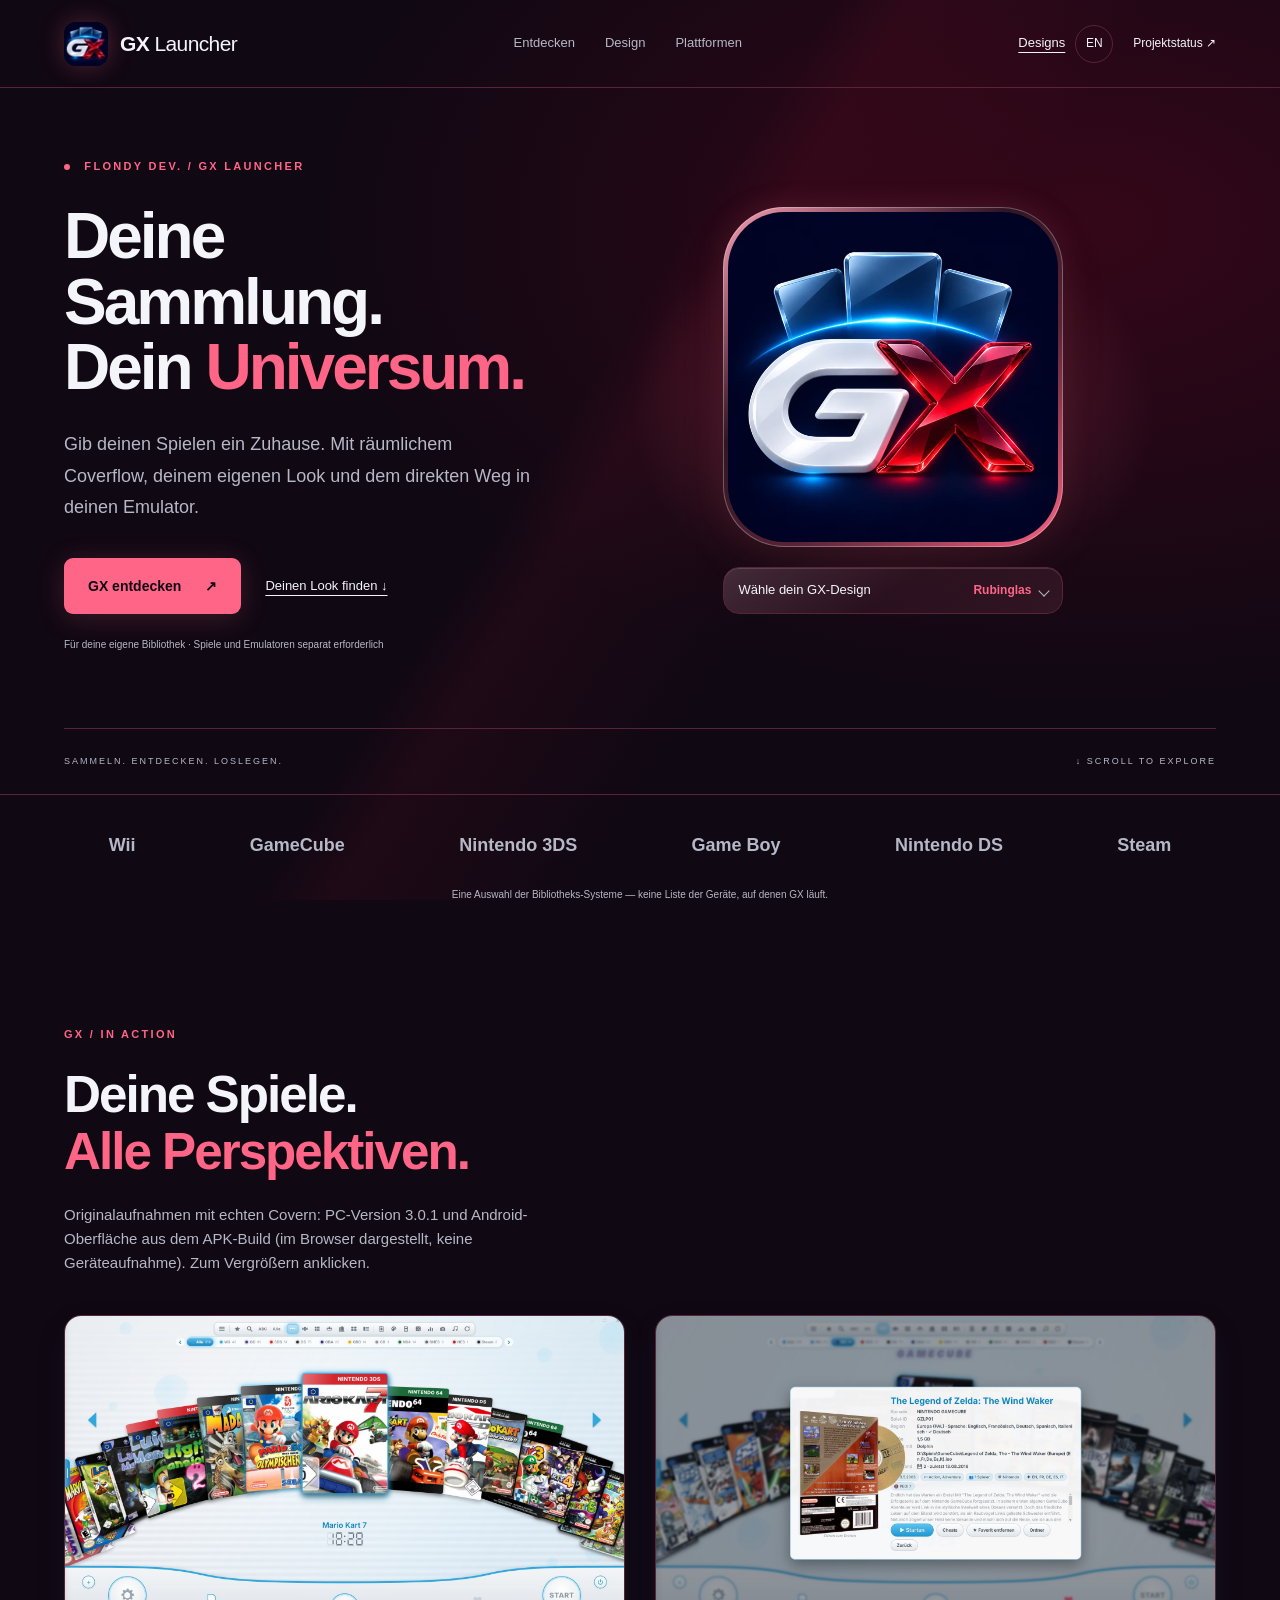
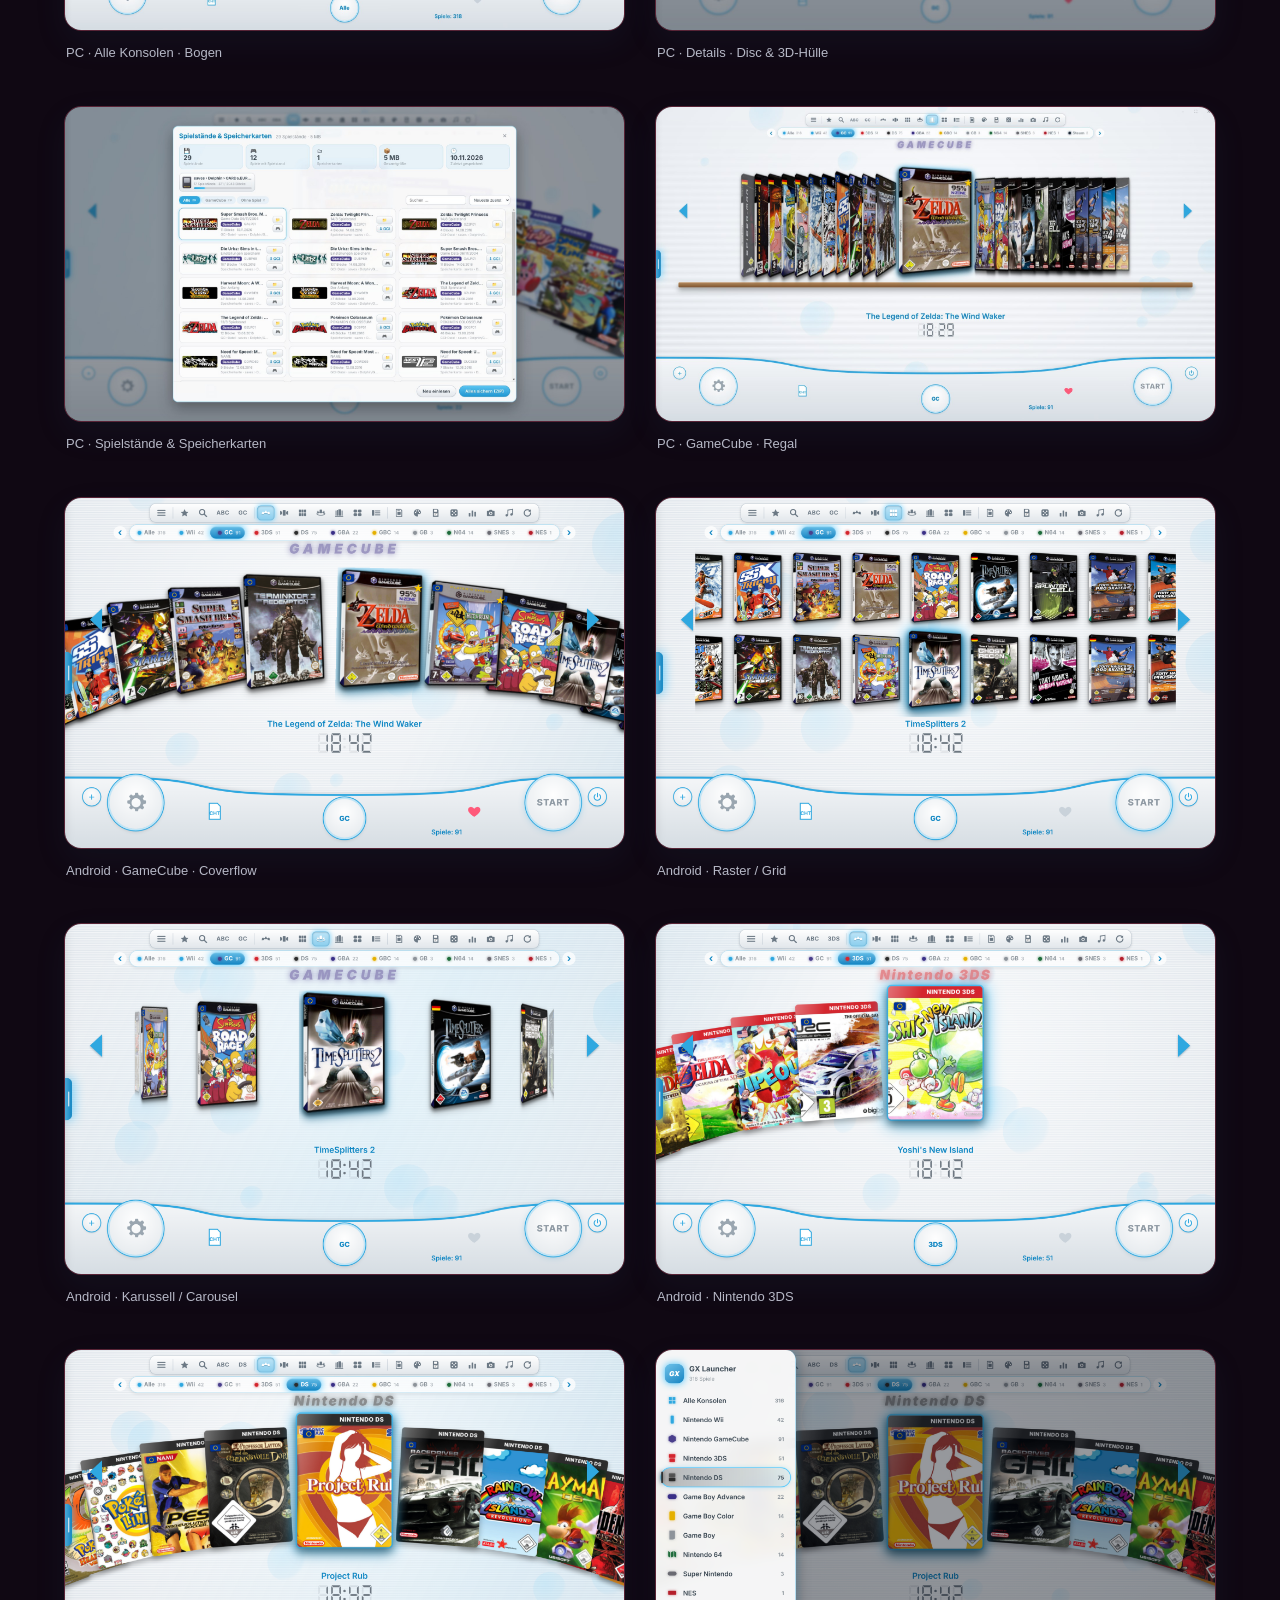
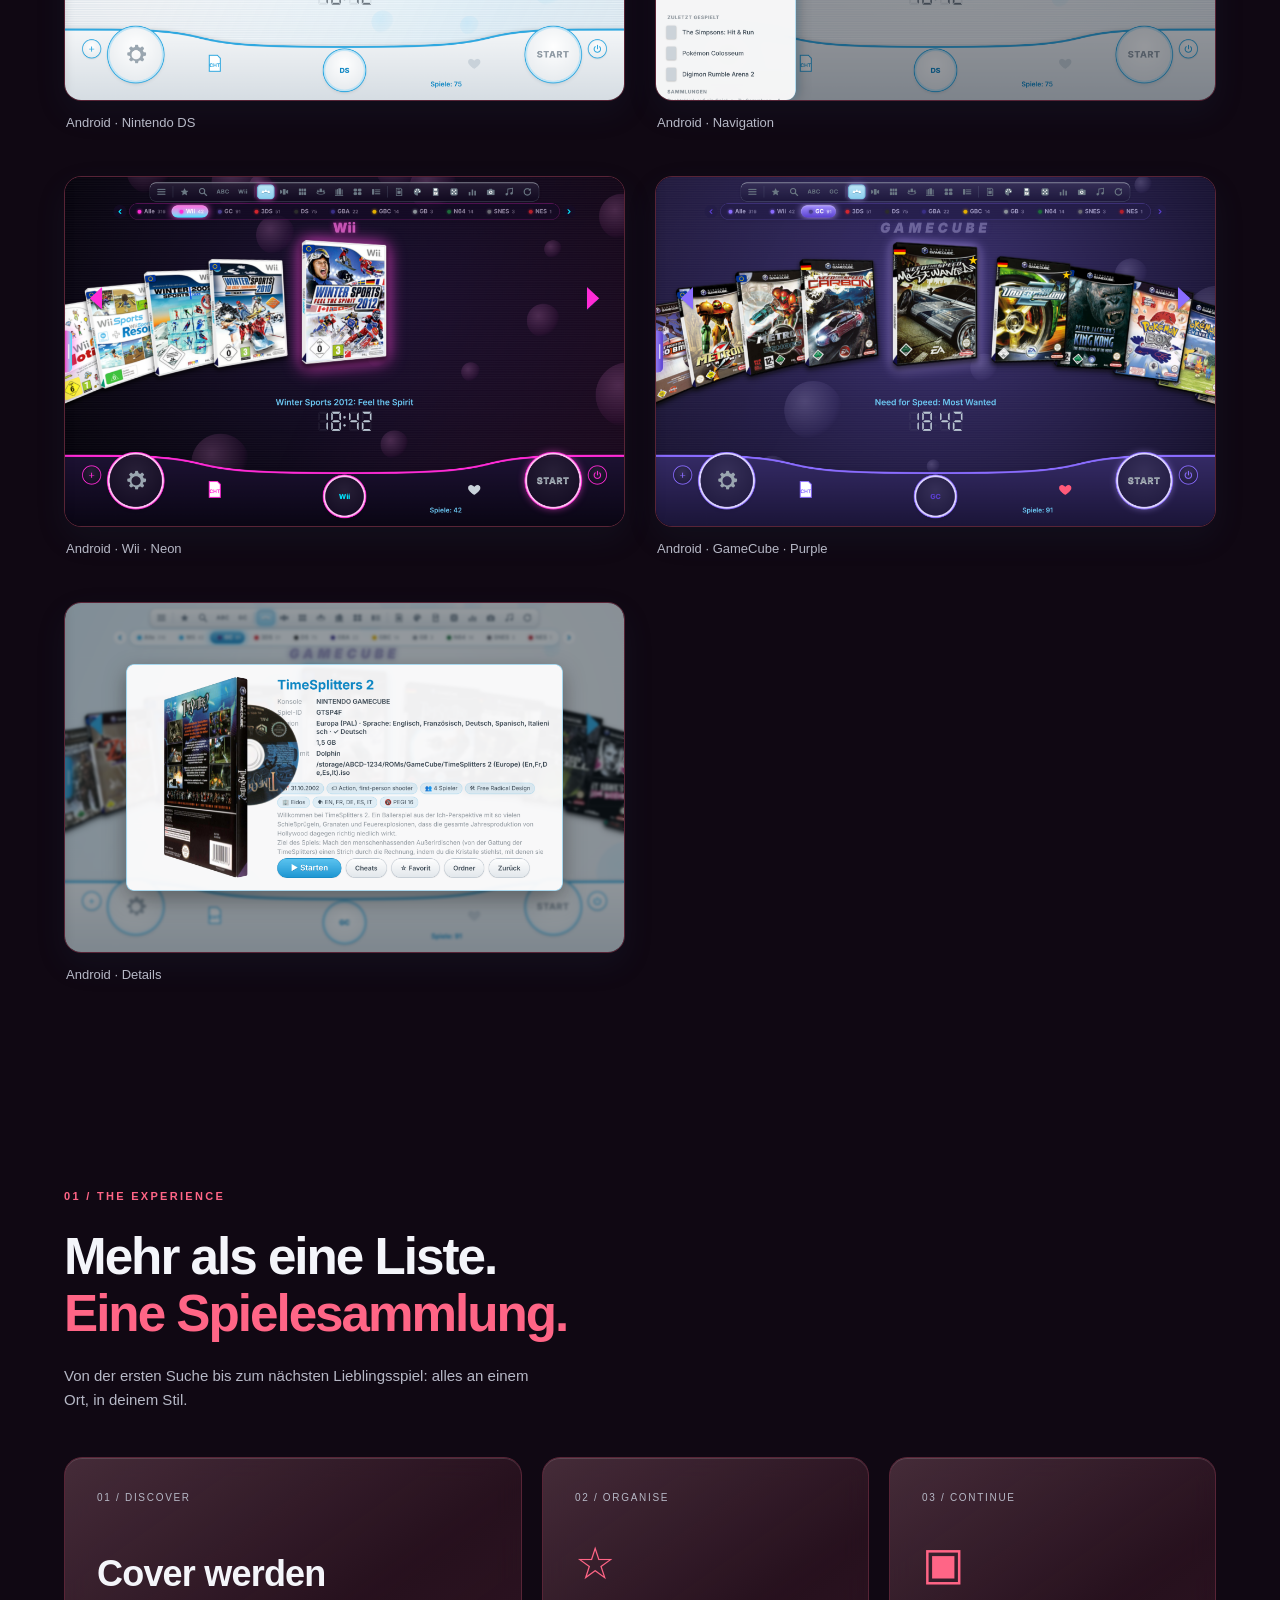
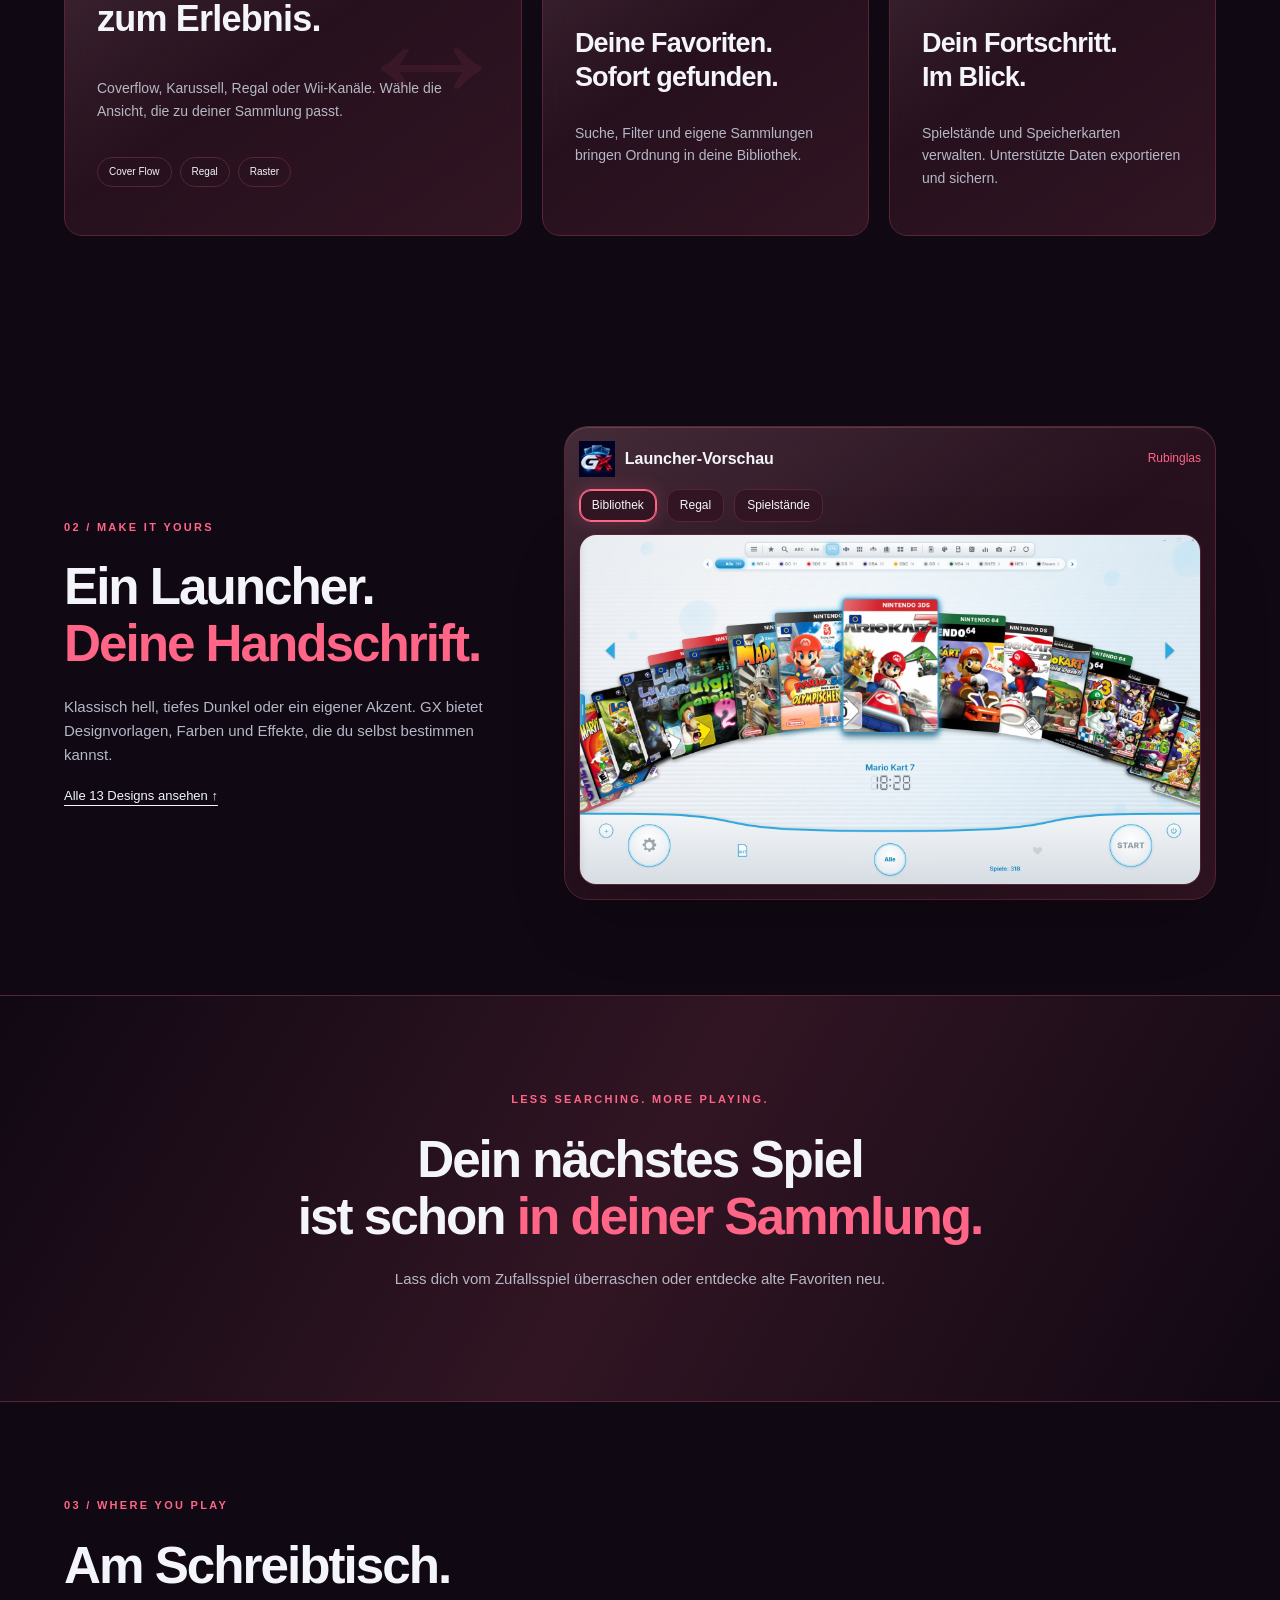
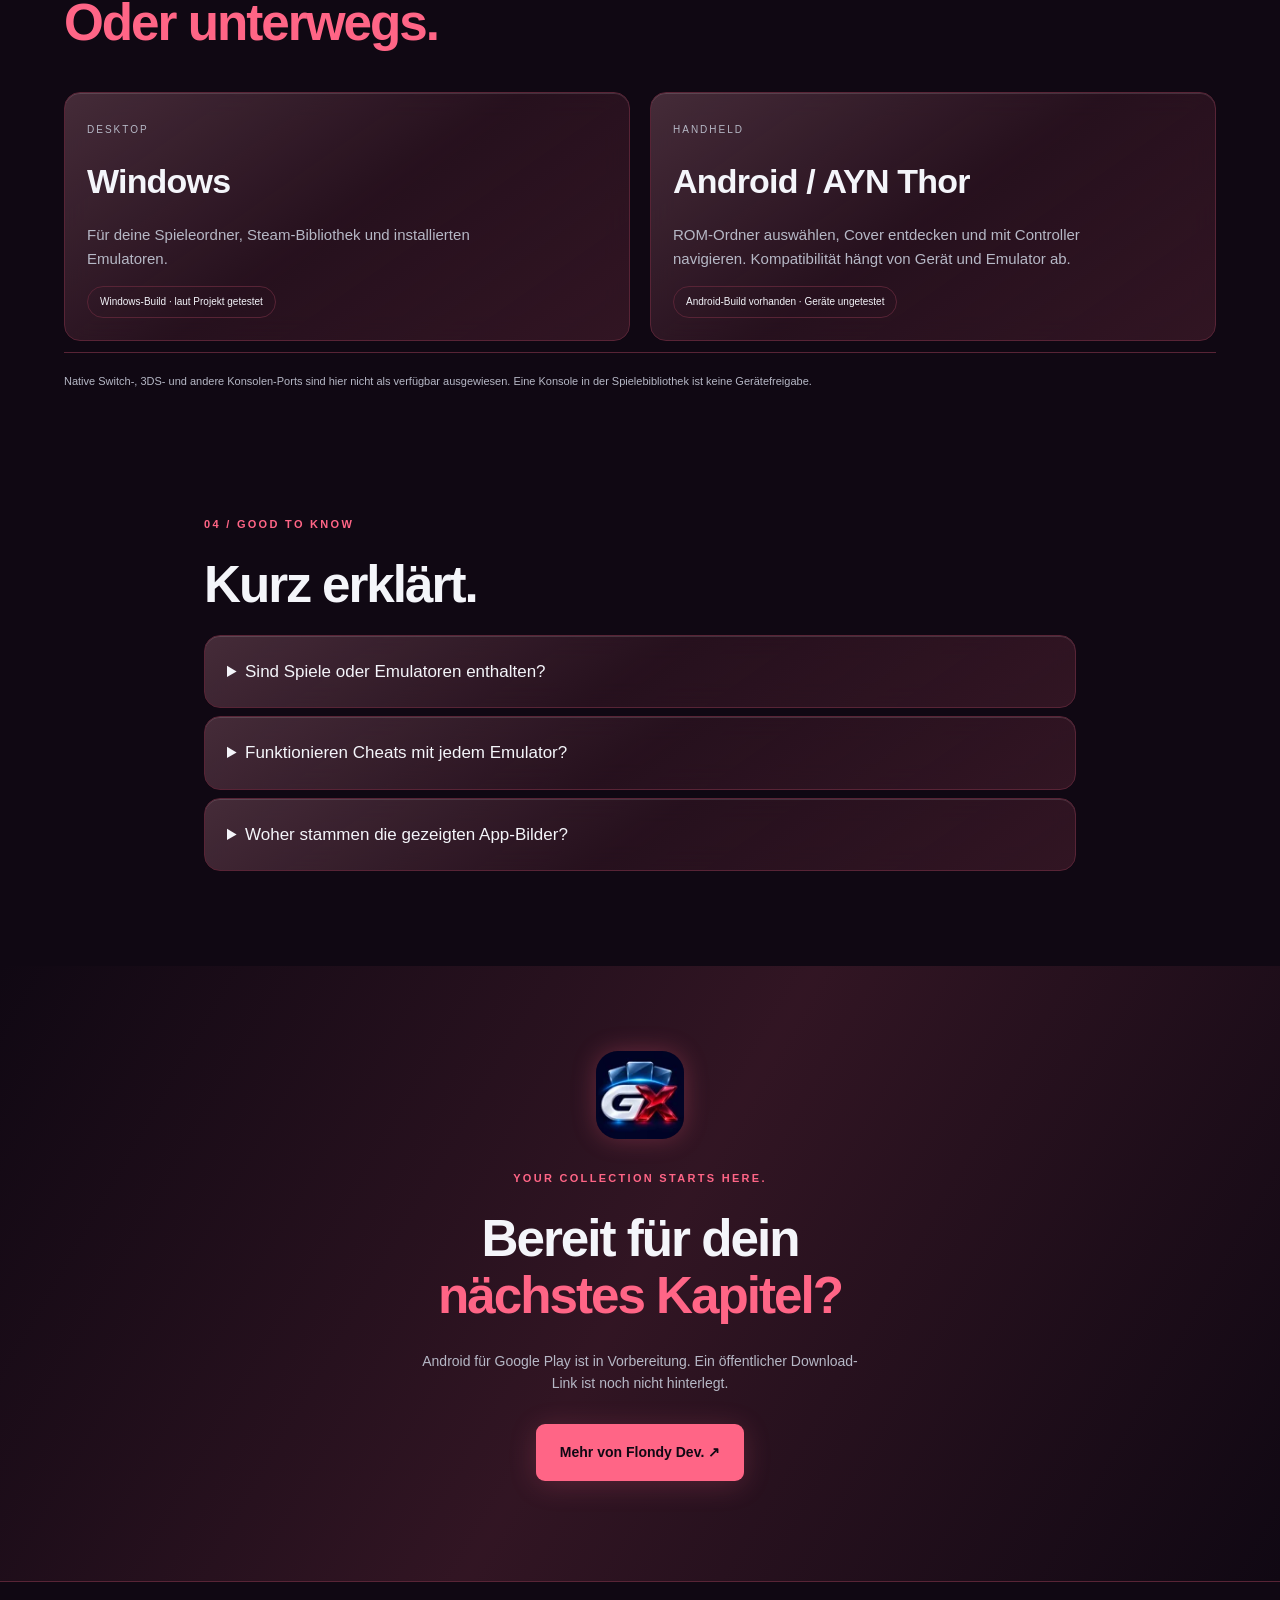
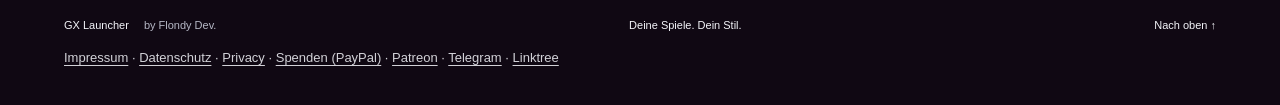
==== commit 9aeada49: "Frame the hero icon and compact the theme selector" ====
--- a/index.html
+++ b/index.html
@@ -1,6 +1,6 @@
 <!doctype html><html lang="de"><head><meta charset="UTF-8"><meta name="viewport" content="width=device-width,initial-scale=1"><meta name="theme-color" content="#f5fbff"><link rel="canonical" href="https://marcel-2025.github.io/GX-Landingpage/"><meta property="og:type" content="website"><meta property="og:url" content="https://marcel-2025.github.io/GX-Landingpage/"><meta property="og:title" content="GX Launcher – Deine Sammlung. Dein Universum."><meta property="og:description" content="Deine Spielebibliothek mit Coverflow, Themes und Emulator-Start. Spiele und Emulatoren separat erforderlich."><meta property="og:image" content="https://marcel-2025.github.io/GX-Landingpage/assets/gx-icon.png"><meta name="description" content="GX Launcher – deine persönliche Spielebibliothek mit Coverflow, Themes und Emulator-Anbindung."><title>GX Launcher — Deine Sammlung. Dein Universum.</title><link rel="icon" href="assets/themes/ruby-thumb.webp"><link rel="stylesheet" href="style.css"><link rel="stylesheet" href="themes.css"></head><body class="gx-skin" data-fx="ruby">
 <header><a class="brand" href="#"><img data-brand-icon src="assets/themes/ruby.webp" alt=""><span>GX <b>Launcher</b></span></a><nav><a href="#gallery" data-de="Entdecken" data-en="Explore">Entdecken</a><a href="#design" data-de="Design" data-en="Design">Design</a><a href="#platforms" data-de="Plattformen" data-en="Platforms">Plattformen</a></nav><div class="controls"><a class="theme-shortcut" href="#looks" data-de="Designs" data-en="Themes">Designs</a><button id="language" aria-label="Switch language">EN</button><a class="small-cta" href="#access" data-de="Projektstatus ↗" data-en="Project status ↗">Projektstatus ↗</a></div></header>
-<main><section class="hero"><div class="hero-copy"><div class="eyebrow"><span></span> FLONDY DEV. / GX LAUNCHER</div><h1 data-de="Deine Sammlung.<br>Dein <em>Universum.</em>" data-en="Your collection.<br>Your <em>universe.</em>">Deine Sammlung.<br>Dein <em>Universum.</em></h1><p class="lead" data-de="Gib deinen Spielen ein Zuhause. Mit räumlichem Coverflow, deinem eigenen Look und dem direkten Weg in deinen Emulator." data-en="Give your games a home. With dimensional coverflow, your own look and a direct route to your emulator.">Gib deinen Spielen ein Zuhause. Mit räumlichem Coverflow, deinem eigenen Look und dem direkten Weg in deinen Emulator.</p><div class="actions"><a class="button" href="#features" data-de="GX entdecken <span>↗</span>" data-en="Explore GX <span>↗</span>">GX entdecken <span>↗</span></a><a class="text-link" href="#looks" data-de="Deinen Look finden ↓" data-en="Find your look ↓">Deinen Look finden ↓</a></div><p class="micro" data-de="Für deine eigene Bibliothek · Spiele und Emulatoren separat erforderlich" data-en="For your own library · Games and emulators required separately">Für deine eigene Bibliothek · Spiele und Emulatoren separat erforderlich</p></div><div class="hero-art icon-stage"><img id="showcase-icon" data-brand-icon src="assets/themes/ruby.webp" width="640" height="640" alt="GX"><strong class="current-look" data-current>Rubinglas</strong></div><section id="looks" class="look-picker"><h2 data-de="Wähle dein GX-Design" data-en="Choose your GX theme">Wähle dein GX-Design</h2><div class="look-options"><button type="button" class="look-choice" data-look="ice" aria-pressed="false"><img src="assets/themes/ice-thumb.webp" alt="" width="48" height="48"><span data-de="Eiskeramik" data-en="Ice Ceramic">Eiskeramik</span></button><button type="button" class="look-choice" data-look="cobalt" aria-pressed="false"><img src="assets/themes/cobalt-thumb.webp" alt="" width="48" height="48"><span data-de="Kobaltglas" data-en="Cobalt Glass">Kobaltglas</span></button><button type="button" class="look-choice" data-look="laser" aria-pressed="false"><img src="assets/themes/laser-thumb.webp" alt="" width="48" height="48"><span data-de="Neon Ice" data-en="Neon Ice">Neon Ice</span></button><button type="button" class="look-choice" data-look="ruby" aria-pressed="true"><img src="assets/themes/ruby-thumb.webp" alt="" width="48" height="48"><span data-de="Rubinglas" data-en="Ruby Glass">Rubinglas</span></button><button type="button" class="look-choice" data-look="rim" aria-pressed="false"><img src="assets/themes/rim-thumb.webp" alt="" width="48" height="48"><span data-de="Rubin · Neon-X" data-en="Ruby · Neon X">Rubin · Neon-X</span></button><button type="button" class="look-choice" data-look="neon" aria-pressed="false"><img src="assets/themes/neon-thumb.webp" alt="" width="48" height="48"><span data-de="Neon Midnight" data-en="Neon Midnight">Neon Midnight</span></button><button type="button" class="look-choice" data-look="black" aria-pressed="false"><img src="assets/themes/black-thumb.webp" alt="" width="48" height="48"><span data-de="Mattes Schwarz" data-en="Matte Black">Mattes Schwarz</span></button><button type="button" class="look-choice" data-look="smoke" aria-pressed="false"><img src="assets/themes/smoke-thumb.webp" alt="" width="48" height="48"><span data-de="Rauchglas" data-en="Smoked Glass">Rauchglas</span></button><button type="button" class="look-choice" data-look="crt" aria-pressed="false"><img src="assets/themes/crt-thumb.webp" alt="" width="48" height="48"><span data-de="Retro CRT" data-en="Retro CRT">Retro CRT</span></button><button type="button" class="look-choice" data-look="aurora" aria-pressed="false"><img src="assets/themes/aurora-thumb.webp" alt="" width="48" height="48"><span data-de="Polarlicht" data-en="Aurora">Polarlicht</span></button><button type="button" class="look-choice" data-look="ink" aria-pressed="false"><img src="assets/themes/ink-thumb.webp" alt="" width="48" height="48"><span data-de="Neon Ink" data-en="Neon Ink">Neon Ink</span></button><button type="button" class="look-choice" data-look="sky" aria-pressed="false"><img src="assets/themes/sky-thumb.webp" alt="" width="48" height="48"><span data-de="Sky Outline" data-en="Sky Outline">Sky Outline</span></button><button type="button" class="look-choice" data-look="arcade" aria-pressed="false"><img src="assets/themes/arcade-thumb.webp" alt="" width="48" height="48"><span data-de="Arcade Red" data-en="Arcade Red">Arcade Red</span></button></div></section><div class="hero-bottom"><span data-de="SAMMELN. ENTDECKEN. LOSLEGEN." data-en="COLLECT. DISCOVER. PLAY.">SAMMELN. ENTDECKEN. LOSLEGEN.</span><span>↓ SCROLL TO EXPLORE</span></div></section>
+<main><section class="hero"><div class="hero-copy"><div class="eyebrow"><span></span> FLONDY DEV. / GX LAUNCHER</div><h1 data-de="Deine Sammlung.<br>Dein <em>Universum.</em>" data-en="Your collection.<br>Your <em>universe.</em>">Deine Sammlung.<br>Dein <em>Universum.</em></h1><p class="lead" data-de="Gib deinen Spielen ein Zuhause. Mit räumlichem Coverflow, deinem eigenen Look und dem direkten Weg in deinen Emulator." data-en="Give your games a home. With dimensional coverflow, your own look and a direct route to your emulator.">Gib deinen Spielen ein Zuhause. Mit räumlichem Coverflow, deinem eigenen Look und dem direkten Weg in deinen Emulator.</p><div class="actions"><a class="button" href="#features" data-de="GX entdecken <span>↗</span>" data-en="Explore GX <span>↗</span>">GX entdecken <span>↗</span></a><a class="text-link" href="#looks" data-de="Deinen Look finden ↓" data-en="Find your look ↓">Deinen Look finden ↓</a></div><p class="micro" data-de="Für deine eigene Bibliothek · Spiele und Emulatoren separat erforderlich" data-en="For your own library · Games and emulators required separately">Für deine eigene Bibliothek · Spiele und Emulatoren separat erforderlich</p></div><div class="hero-art icon-stage"><div class="icon-frame"><img id="showcase-icon" data-brand-icon src="assets/themes/ruby.webp" width="640" height="640" alt="GX"></div><details id="looks" class="design-menu"><summary><span data-de="Wähle dein GX-Design" data-en="Choose your GX theme">Wähle dein GX-Design</span><strong data-current>Rubinglas</strong></summary><div class="look-options"><button type="button" class="look-choice" data-look="ice" aria-pressed="false"><img src="assets/themes/ice-thumb.webp" alt="" width="48" height="48"><span data-de="Eiskeramik" data-en="Ice Ceramic">Eiskeramik</span></button><button type="button" class="look-choice" data-look="cobalt" aria-pressed="false"><img src="assets/themes/cobalt-thumb.webp" alt="" width="48" height="48"><span data-de="Kobaltglas" data-en="Cobalt Glass">Kobaltglas</span></button><button type="button" class="look-choice" data-look="laser" aria-pressed="false"><img src="assets/themes/laser-thumb.webp" alt="" width="48" height="48"><span data-de="Neon Ice" data-en="Neon Ice">Neon Ice</span></button><button type="button" class="look-choice" data-look="ruby" aria-pressed="true"><img src="assets/themes/ruby-thumb.webp" alt="" width="48" height="48"><span data-de="Rubinglas" data-en="Ruby Glass">Rubinglas</span></button><button type="button" class="look-choice" data-look="rim" aria-pressed="false"><img src="assets/themes/rim-thumb.webp" alt="" width="48" height="48"><span data-de="Rubin · Neon-X" data-en="Ruby · Neon X">Rubin · Neon-X</span></button><button type="button" class="look-choice" data-look="neon" aria-pressed="false"><img src="assets/themes/neon-thumb.webp" alt="" width="48" height="48"><span data-de="Neon Midnight" data-en="Neon Midnight">Neon Midnight</span></button><button type="button" class="look-choice" data-look="black" aria-pressed="false"><img src="assets/themes/black-thumb.webp" alt="" width="48" height="48"><span data-de="Mattes Schwarz" data-en="Matte Black">Mattes Schwarz</span></button><button type="button" class="look-choice" data-look="smoke" aria-pressed="false"><img src="assets/themes/smoke-thumb.webp" alt="" width="48" height="48"><span data-de="Rauchglas" data-en="Smoked Glass">Rauchglas</span></button><button type="button" class="look-choice" data-look="crt" aria-pressed="false"><img src="assets/themes/crt-thumb.webp" alt="" width="48" height="48"><span data-de="Retro CRT" data-en="Retro CRT">Retro CRT</span></button><button type="button" class="look-choice" data-look="aurora" aria-pressed="false"><img src="assets/themes/aurora-thumb.webp" alt="" width="48" height="48"><span data-de="Polarlicht" data-en="Aurora">Polarlicht</span></button><button type="button" class="look-choice" data-look="ink" aria-pressed="false"><img src="assets/themes/ink-thumb.webp" alt="" width="48" height="48"><span data-de="Neon Ink" data-en="Neon Ink">Neon Ink</span></button><button type="button" class="look-choice" data-look="sky" aria-pressed="false"><img src="assets/themes/sky-thumb.webp" alt="" width="48" height="48"><span data-de="Sky Outline" data-en="Sky Outline">Sky Outline</span></button><button type="button" class="look-choice" data-look="arcade" aria-pressed="false"><img src="assets/themes/arcade-thumb.webp" alt="" width="48" height="48"><span data-de="Arcade Red" data-en="Arcade Red">Arcade Red</span></button></div></details></div><div class="hero-bottom"><span data-de="SAMMELN. ENTDECKEN. LOSLEGEN." data-en="COLLECT. DISCOVER. PLAY.">SAMMELN. ENTDECKEN. LOSLEGEN.</span><span>↓ SCROLL TO EXPLORE</span></div></section>
 <div class="system-strip"><span>Wii</span><span>GameCube</span><span>Nintendo 3DS</span><span>Game Boy</span><span>Nintendo DS</span><span>Steam</span></div><p class="strip-note" data-de="Eine Auswahl der Bibliotheks-Systeme — keine Liste der Geräte, auf denen GX läuft." data-en="Selected library systems — not a list of devices that run GX.">Eine Auswahl der Bibliotheks-Systeme — keine Liste der Geräte, auf denen GX läuft.</p>
 <section id="gallery" class="section"><div class="section-head"><span class="eyebrow">GX / IN ACTION</span><h2 data-de="Deine Spiele.<br><em>Alle Perspektiven.</em>" data-en="Your games.<br><em>Every perspective.</em>">Deine Spiele.<br><em>Alle Perspektiven.</em></h2><p data-de="Originalaufnahmen mit echten Covern: PC-Version 3.0.1 und Android-Oberfläche aus dem APK-Build (im Browser dargestellt, keine Geräteaufnahme). Zum Vergrößern anklicken." data-en="Original captures with real covers: PC version 3.0.1 and the Android UI from the APK build (rendered in a browser, not a device recording). Click to enlarge.">Originalaufnahmen mit echten Covern: PC-Version 3.0.1 und Android-Oberfläche aus dem APK-Build (im Browser dargestellt, keine Geräteaufnahme). Zum Vergrößern anklicken.</p></div><div class="gallery"><figure><button class="zoom" data-image="assets/pc_alle_konsolen.jpg" aria-label="PC · Alle Konsolen · Bogen"><img src="assets/pc_alle_konsolen.jpg" alt="GX Launcher PC-Version · Alle Konsolen · Bogen" loading="lazy" width="1920" height="1080"></button><figcaption>PC · Alle Konsolen · Bogen</figcaption></figure><figure><button class="zoom" data-image="assets/pc_details_wind_waker.jpg" aria-label="PC · Details · Disc & 3D-Hülle"><img src="assets/pc_details_wind_waker.jpg" alt="GX Launcher PC-Version · Details · Disc & 3D-Hülle" loading="lazy" width="1920" height="1080"></button><figcaption>PC · Details · Disc & 3D-Hülle</figcaption></figure><figure><button class="zoom" data-image="assets/pc_spielstaende.jpg" aria-label="PC · Spielstände & Speicherkarten"><img src="assets/pc_spielstaende.jpg" alt="GX Launcher PC-Version · Spielstände & Speicherkarten" loading="lazy" width="1920" height="1080"></button><figcaption>PC · Spielstände & Speicherkarten</figcaption></figure><figure><button class="zoom" data-image="assets/pc_regal_gamecube.jpg" aria-label="PC · GameCube · Regal"><img src="assets/pc_regal_gamecube.jpg" alt="GX Launcher PC-Version · GameCube · Regal" loading="lazy" width="1920" height="1080"></button><figcaption>PC · GameCube · Regal</figcaption></figure><figure><button class="zoom" data-image="assets/01_coverflow_gc.png" aria-label="GameCube · Coverflow"><img src="assets/01_coverflow_gc.png" alt="GX Launcher · GameCube · Coverflow" loading="lazy" width="2048" height="1280"></button><figcaption>Android · GameCube · Coverflow</figcaption></figure><figure><button class="zoom" data-image="assets/04_raster.png" aria-label="Raster / Grid"><img src="assets/04_raster.png" alt="GX Launcher · Raster / Grid" loading="lazy" width="2048" height="1280"></button><figcaption>Android · Raster / Grid</figcaption></figure><figure><button class="zoom" data-image="assets/05_karussell.png" aria-label="Karussell / Carousel"><img src="assets/05_karussell.png" alt="GX Launcher · Karussell / Carousel" loading="lazy" width="2048" height="1280"></button><figcaption>Android · Karussell / Carousel</figcaption></figure><figure><button class="zoom" data-image="assets/06_coverflow_3ds.png" aria-label="Nintendo 3DS"><img src="assets/06_coverflow_3ds.png" alt="GX Launcher · Nintendo 3DS" loading="lazy" width="2048" height="1280"></button><figcaption>Android · Nintendo 3DS</figcaption></figure><figure><button class="zoom" data-image="assets/07_coverflow_ds.png" aria-label="Nintendo DS"><img src="assets/07_coverflow_ds.png" alt="GX Launcher · Nintendo DS" loading="lazy" width="2048" height="1280"></button><figcaption>Android · Nintendo DS</figcaption></figure><figure><button class="zoom" data-image="assets/08_seitenleiste.png" aria-label="Navigation"><img src="assets/08_seitenleiste.png" alt="GX Launcher · Navigation" loading="lazy" width="2048" height="1280"></button><figcaption>Android · Navigation</figcaption></figure><figure><button class="zoom" data-image="assets/09_theme_neon_wii.png" aria-label="Wii · Neon"><img src="assets/09_theme_neon_wii.png" alt="GX Launcher · Wii · Neon" loading="lazy" width="2048" height="1280"></button><figcaption>Android · Wii · Neon</figcaption></figure><figure><button class="zoom" data-image="assets/10_theme_gc.png" aria-label="GameCube · Purple"><img src="assets/10_theme_gc.png" alt="GX Launcher · GameCube · Purple" loading="lazy" width="2048" height="1280"></button><figcaption>Android · GameCube · Purple</figcaption></figure><figure><button class="zoom" data-image="assets/03_details.png" aria-label="Details"><img src="assets/03_details.png" alt="GX Launcher · Details" loading="lazy" width="2048" height="1280"></button><figcaption>Android · Details</figcaption></figure></div></section><section id="features" class="section"><div class="section-head"><span class="eyebrow">01 / THE EXPERIENCE</span><h2 data-de="Mehr als eine Liste.<br><em>Eine Spielesammlung.</em>" data-en="More than a list.<br><em>A game collection.</em>">Mehr als eine Liste.<br><em>Eine Spielesammlung.</em></h2><p data-de="Von der ersten Suche bis zum nächsten Lieblingsspiel: alles an einem Ort, in deinem Stil." data-en="From your first search to your next favourite game: one place, your style.">Von der ersten Suche bis zum nächsten Lieblingsspiel: alles an einem Ort, in deinem Stil.</p></div><div class="feature-grid"><article class="feature large"><div class="number">01 / DISCOVER</div><h3 data-de="Cover werden<br>zum Erlebnis." data-en="Make your covers<br>an experience.">Cover werden<br>zum Erlebnis.</h3><p data-de="Coverflow, Karussell, Regal oder Wii-Kanäle. Wähle die Ansicht, die zu deiner Sammlung passt." data-en="Coverflow, carousel, shelf or Wii channels. Choose the view that suits your collection.">Coverflow, Karussell, Regal oder Wii-Kanäle. Wähle die Ansicht, die zu deiner Sammlung passt.</p><div class="view-tags"><span>Cover Flow</span><span data-de="Regal" data-en="Shelf">Regal</span><span data-de="Raster" data-en="Grid">Raster</span></div><div class="abstract-mark" aria-hidden="true">↔</div></article><article class="feature"><div class="number">02 / ORGANISE</div><div class="glyph">☆</div><h3 data-de="Deine Favoriten.<br>Sofort gefunden." data-en="Your favourites.<br>Ready to find.">Deine Favoriten.<br>Sofort gefunden.</h3><p data-de="Suche, Filter und eigene Sammlungen bringen Ordnung in deine Bibliothek." data-en="Search, filters and custom collections keep your library organised.">Suche, Filter und eigene Sammlungen bringen Ordnung in deine Bibliothek.</p></article><article class="feature"><div class="number">03 / CONTINUE</div><div class="glyph">▣</div><h3 data-de="Dein Fortschritt.<br>Im Blick." data-en="Your progress.<br>In view.">Dein Fortschritt.<br>Im Blick.</h3><p data-de="Spielstände und Speicherkarten verwalten. Unterstützte Daten exportieren und sichern." data-en="Manage saves and memory cards. Export and back up supported data.">Spielstände und Speicherkarten verwalten. Unterstützte Daten exportieren und sichern.</p></article></div></section>
 <section id="design" class="section design-section"><div class="design-copy"><span class="eyebrow">02 / MAKE IT YOURS</span><h2 data-de="Ein Launcher.<br><em>Deine Handschrift.</em>" data-en="One launcher.<br><em>Your signature.</em>">Ein Launcher.<br><em>Deine Handschrift.</em></h2><p data-de="Klassisch hell, tiefes Dunkel oder ein eigener Akzent. GX bietet Designvorlagen, Farben und Effekte, die du selbst bestimmen kannst." data-en="Classic light, deep dark or your own accent. GX offers themes, colours and effects you can make your own.">Klassisch hell, tiefes Dunkel oder ein eigener Akzent. GX bietet Designvorlagen, Farben und Effekte, die du selbst bestimmen kannst.</p><a class="text-link" href="#looks" data-de="Alle 13 Designs ansehen ↑" data-en="Explore all 13 themes ↑">Alle 13 Designs ansehen ↑</a></div><div class="preview-shell"><div class="preview-head"><img data-brand-icon src="assets/themes/ruby.webp" width="36" height="36" alt=""><strong data-de="Launcher-Vorschau" data-en="Launcher preview">Launcher-Vorschau</strong><span data-current>Rubinglas</span></div><div class="preview-tabs"><button data-preview="0" aria-pressed="true" data-de="Bibliothek" data-en="Library">Bibliothek</button><button data-preview="1" aria-pressed="false" data-de="Regal" data-en="Shelf">Regal</button><button data-preview="2" aria-pressed="false" data-de="Spielstände" data-en="Saves">Spielstände</button></div><button class="zoom preview-image" data-image="assets/pc_alle_konsolen.jpg"><img src="assets/pc_alle_konsolen.jpg" width="1920" height="1080" alt="GX Launcher · Coverflow"></button></div></section>
--- a/themes.css
+++ b/themes.css
@@ -50,3 +50,37 @@
 @media(max-width:900px) { .hero { gap:18px }.icon-stage { width:100%; margin:0; aspect-ratio:auto } #showcase-icon { width:min(68vw,280px) } }
 @media(max-width:520px) { .look-options { grid-template-columns:repeat(2,minmax(0,1fr)) } .look-choice { font-size:11px } header { gap:8px } .controls { gap:7px } }
 @media(prefers-reduced-motion:reduce) { .icon-stage::before { animation:none } }
+
+.icon-frame {
+  width:min(100%,340px);
+  padding:5px;
+  border-radius:18% / 18%;
+  background:linear-gradient(140deg,color-mix(in srgb,var(--accent) 60%,white),var(--panel) 38%,var(--line) 64%,var(--accent));
+  box-shadow:inset 0 0 0 1px #ffffff48,0 14px 38px #0005,0 0 30px color-mix(in srgb,var(--accent) 18%,transparent);
+}
+.icon-frame #showcase-icon {width:100%; height:auto; border-radius:17%; box-shadow:none}
+.design-menu {
+  width:min(100%,340px);
+  padding:0;
+  margin-top:8px;
+  overflow:hidden;
+}
+.design-menu summary {
+  display:flex; align-items:center; gap:9px; padding:12px 14px;
+  list-style:none; font-size:13px;
+}
+.design-menu summary::-webkit-details-marker {display:none}
+.design-menu summary:focus-visible {outline-offset:-4px}
+.design-menu summary strong {margin-left:auto; color:var(--accent); font-size:12px}
+.design-menu summary::after {
+  content:""; width:7px; height:7px; border:solid var(--muted); border-width:0 1.5px 1.5px 0;
+  transform:rotate(45deg); flex:none;
+}
+.design-menu[open] summary::after {transform:rotate(225deg)}
+.design-menu .look-options {
+  grid-template-columns:repeat(2,minmax(0,1fr)); padding:8px 10px 12px;
+  max-height:260px; overflow:auto; overscroll-behavior:contain; border-top:1px solid var(--line);
+}
+.design-menu .look-choice {font-size:12px}
+.design-menu .look-choice img {width:32px; height:32px}
+@media(max-width:900px) {.icon-frame {width:min(68vw,280px)}}
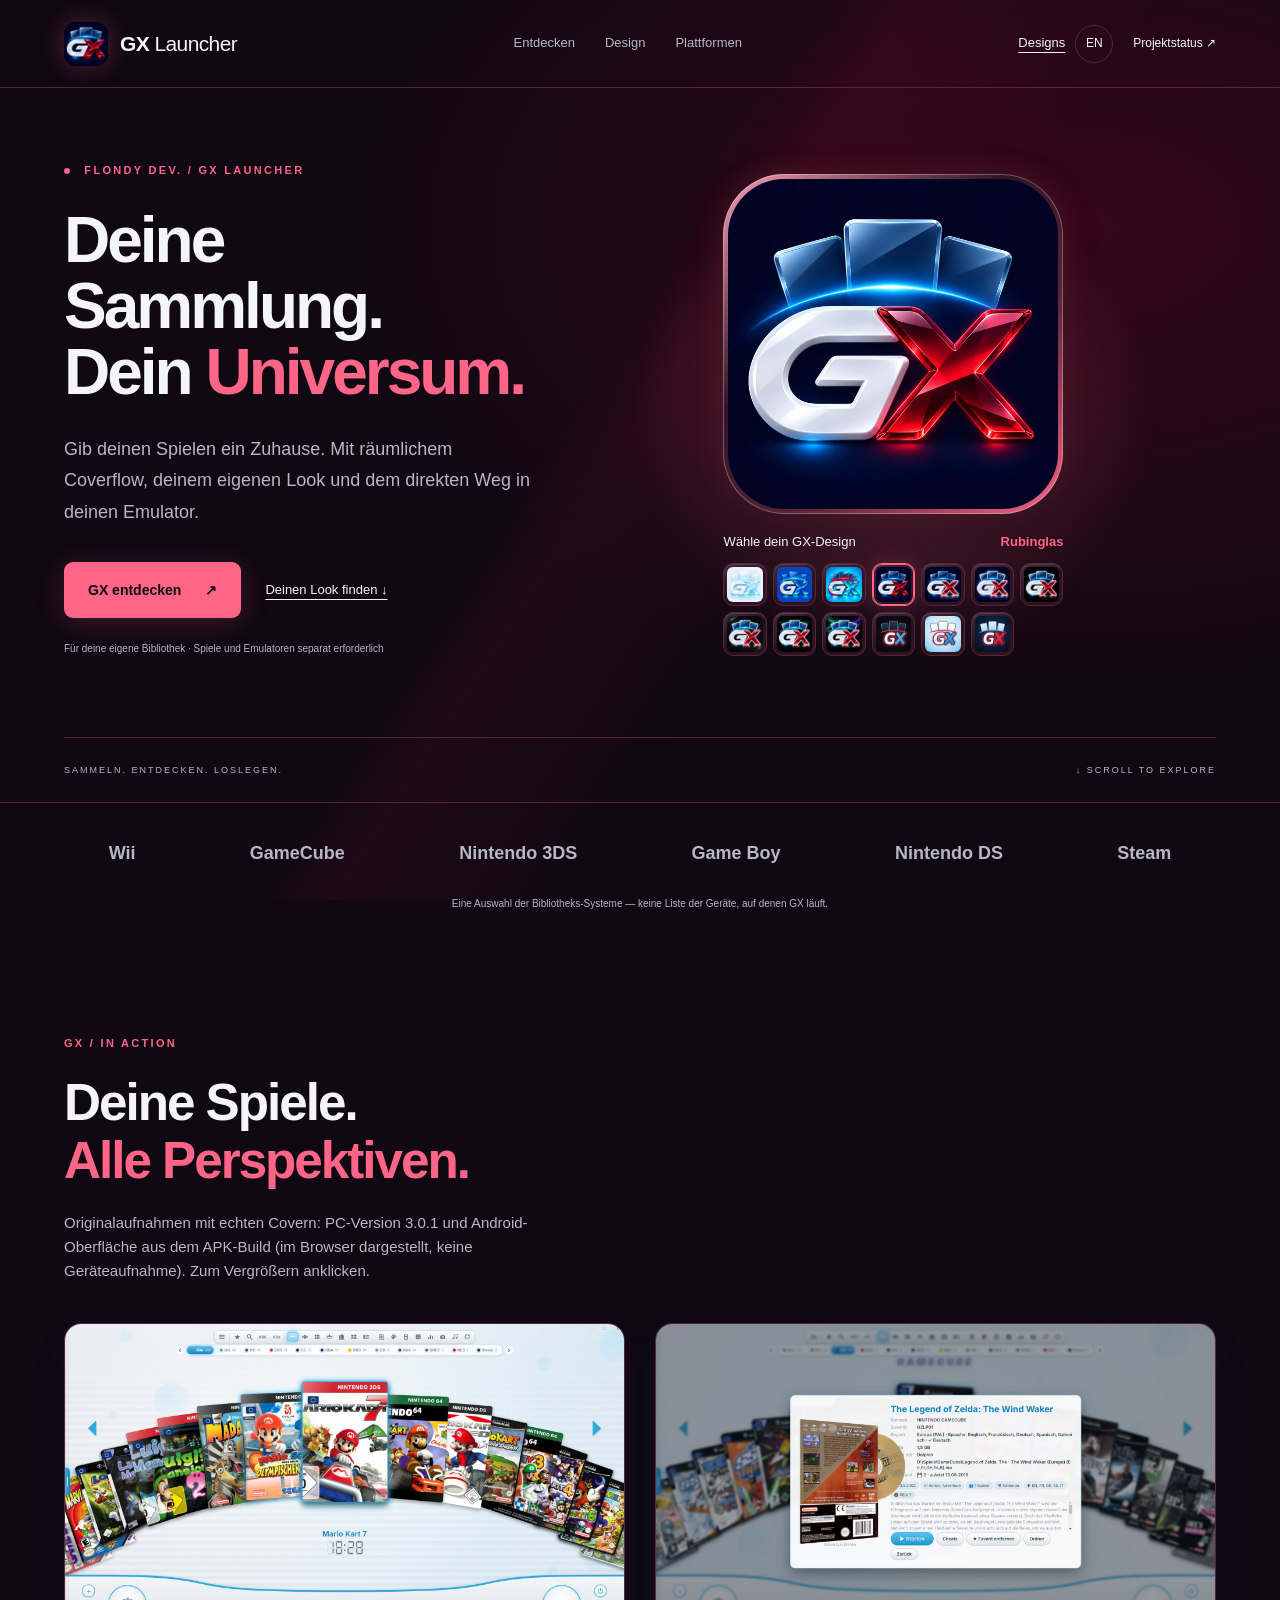
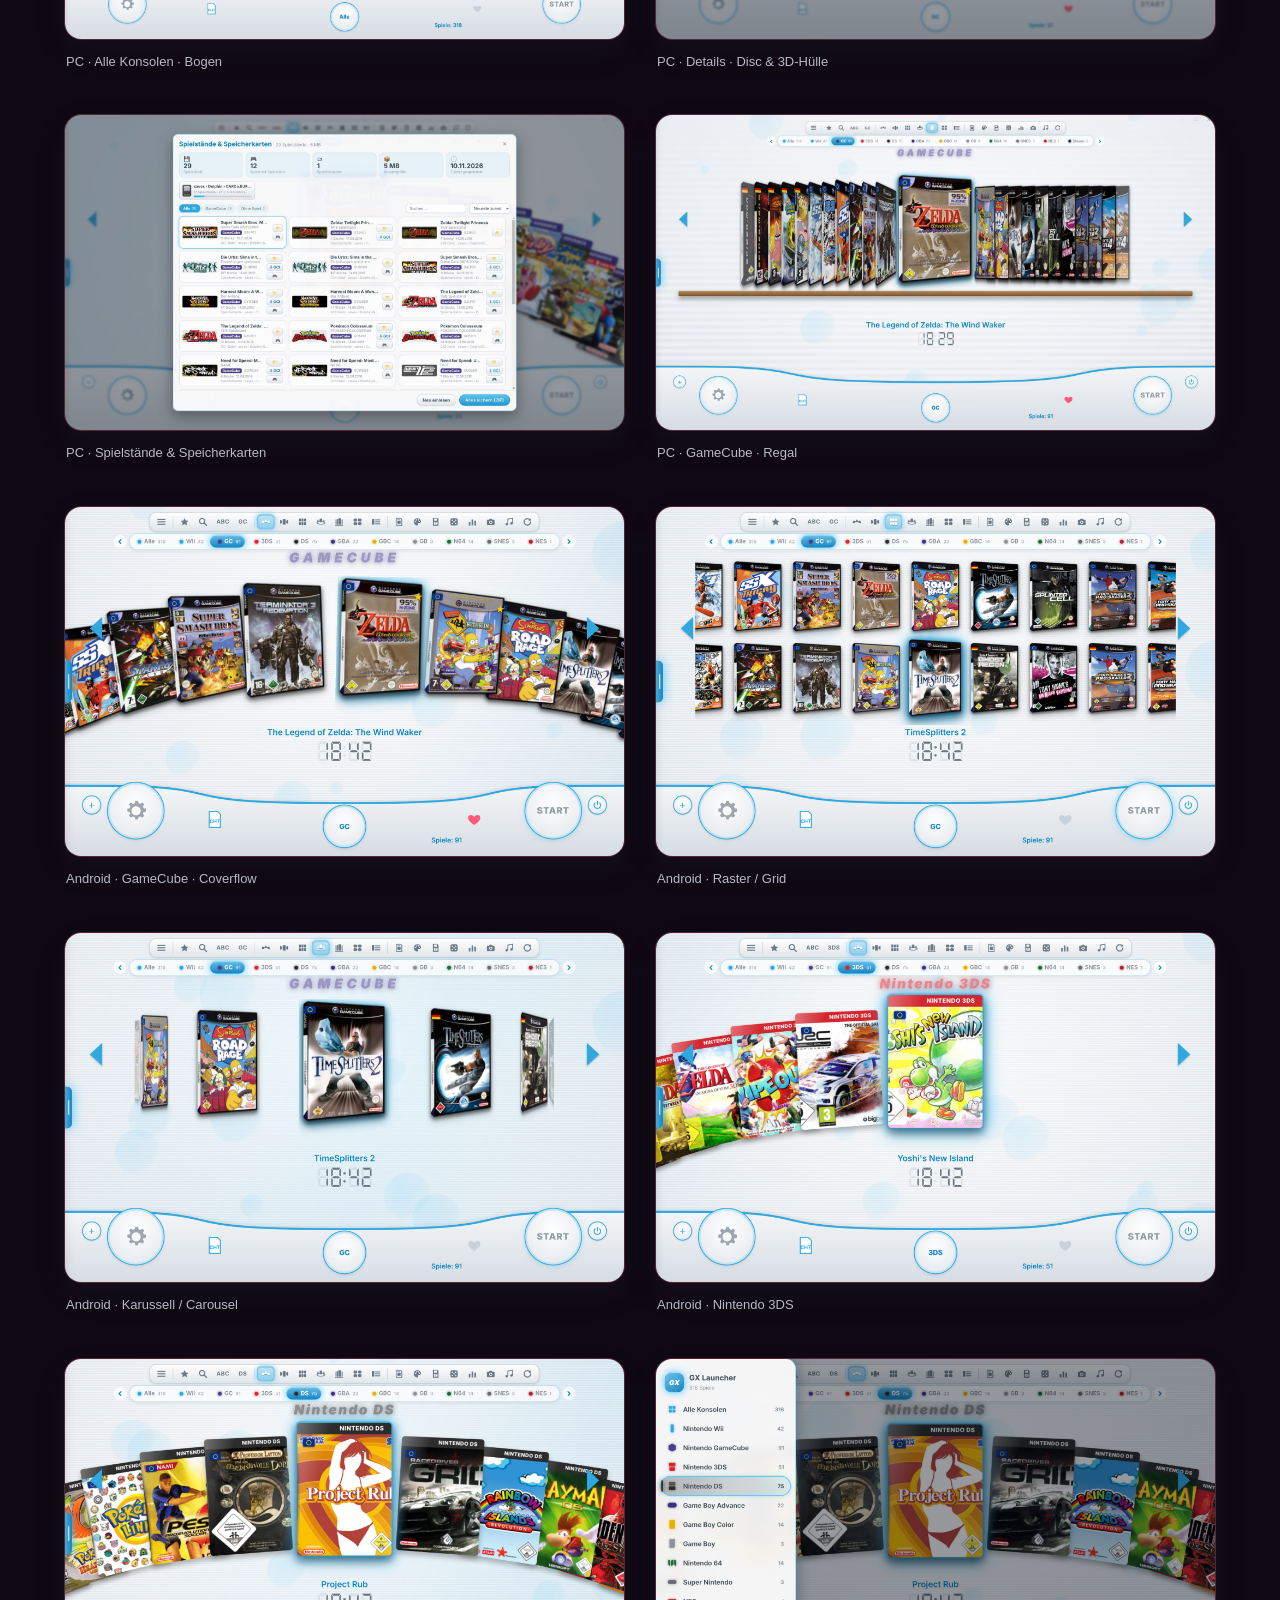
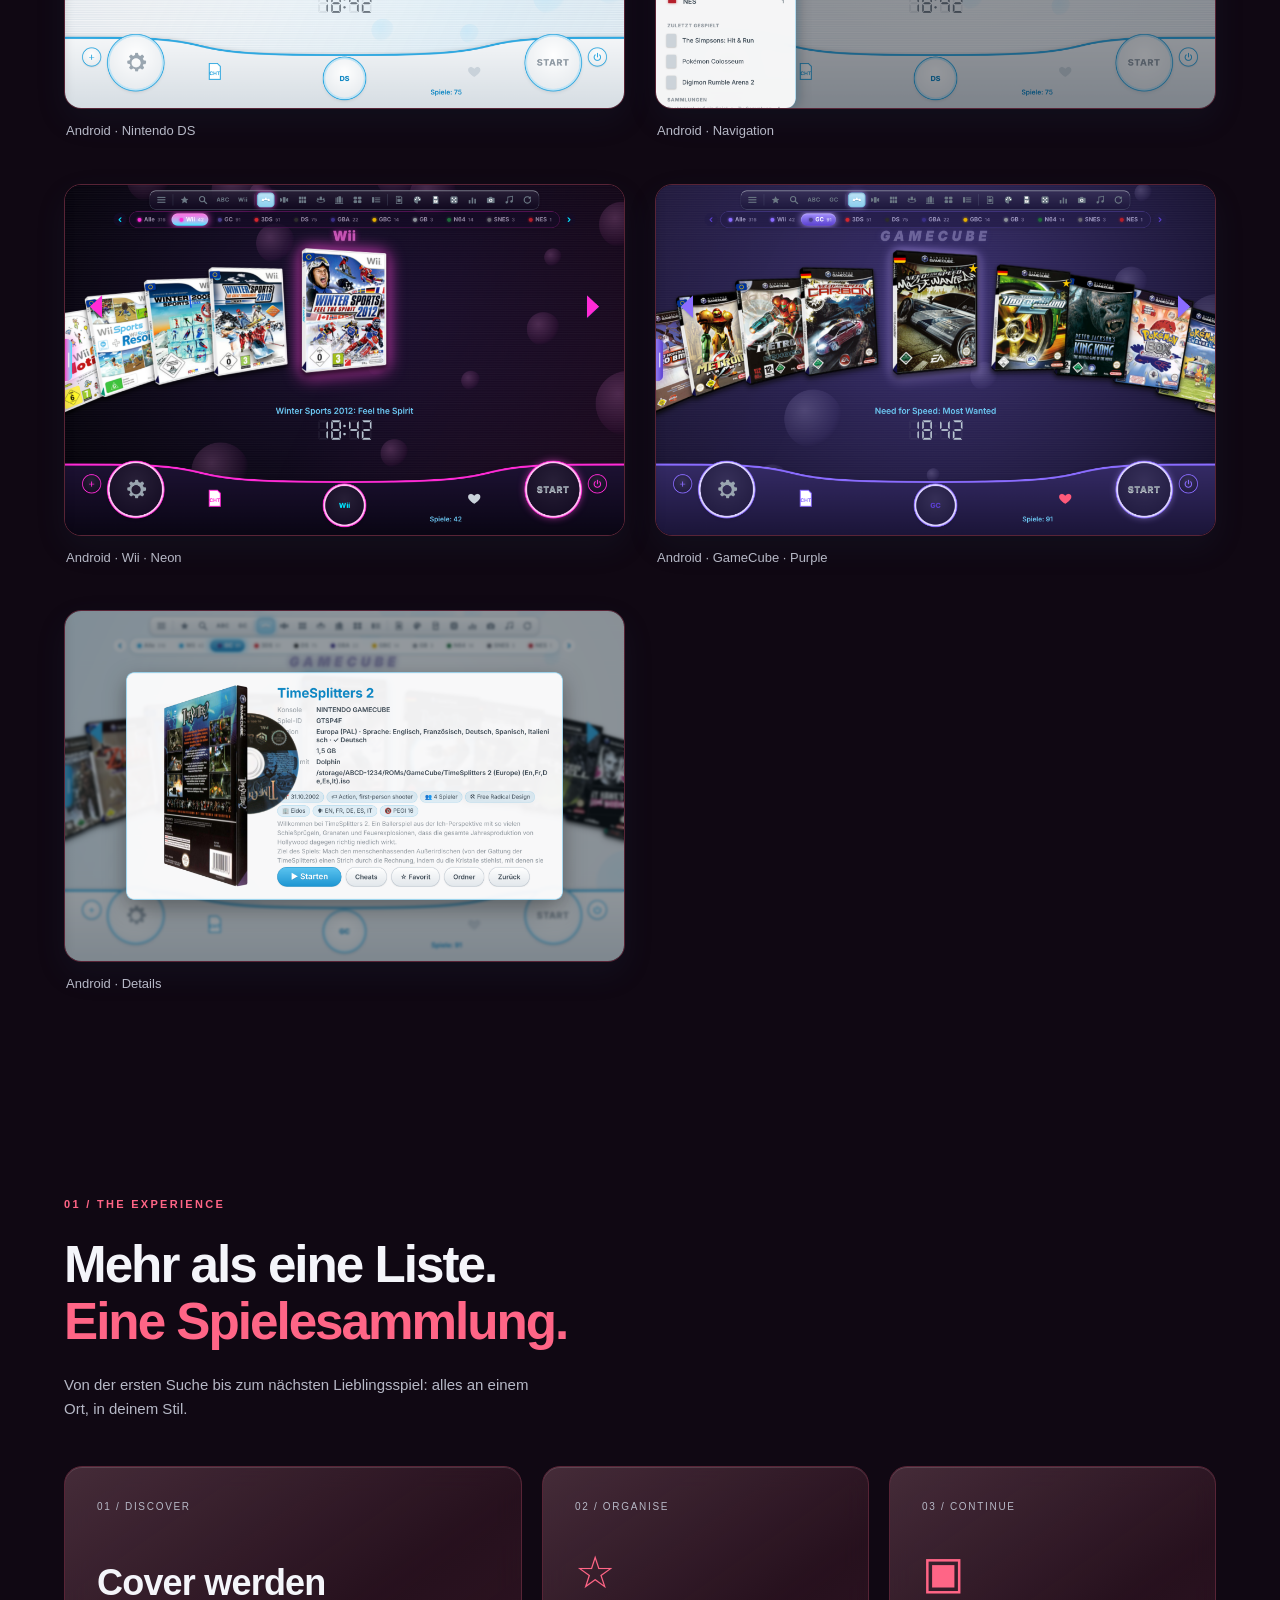
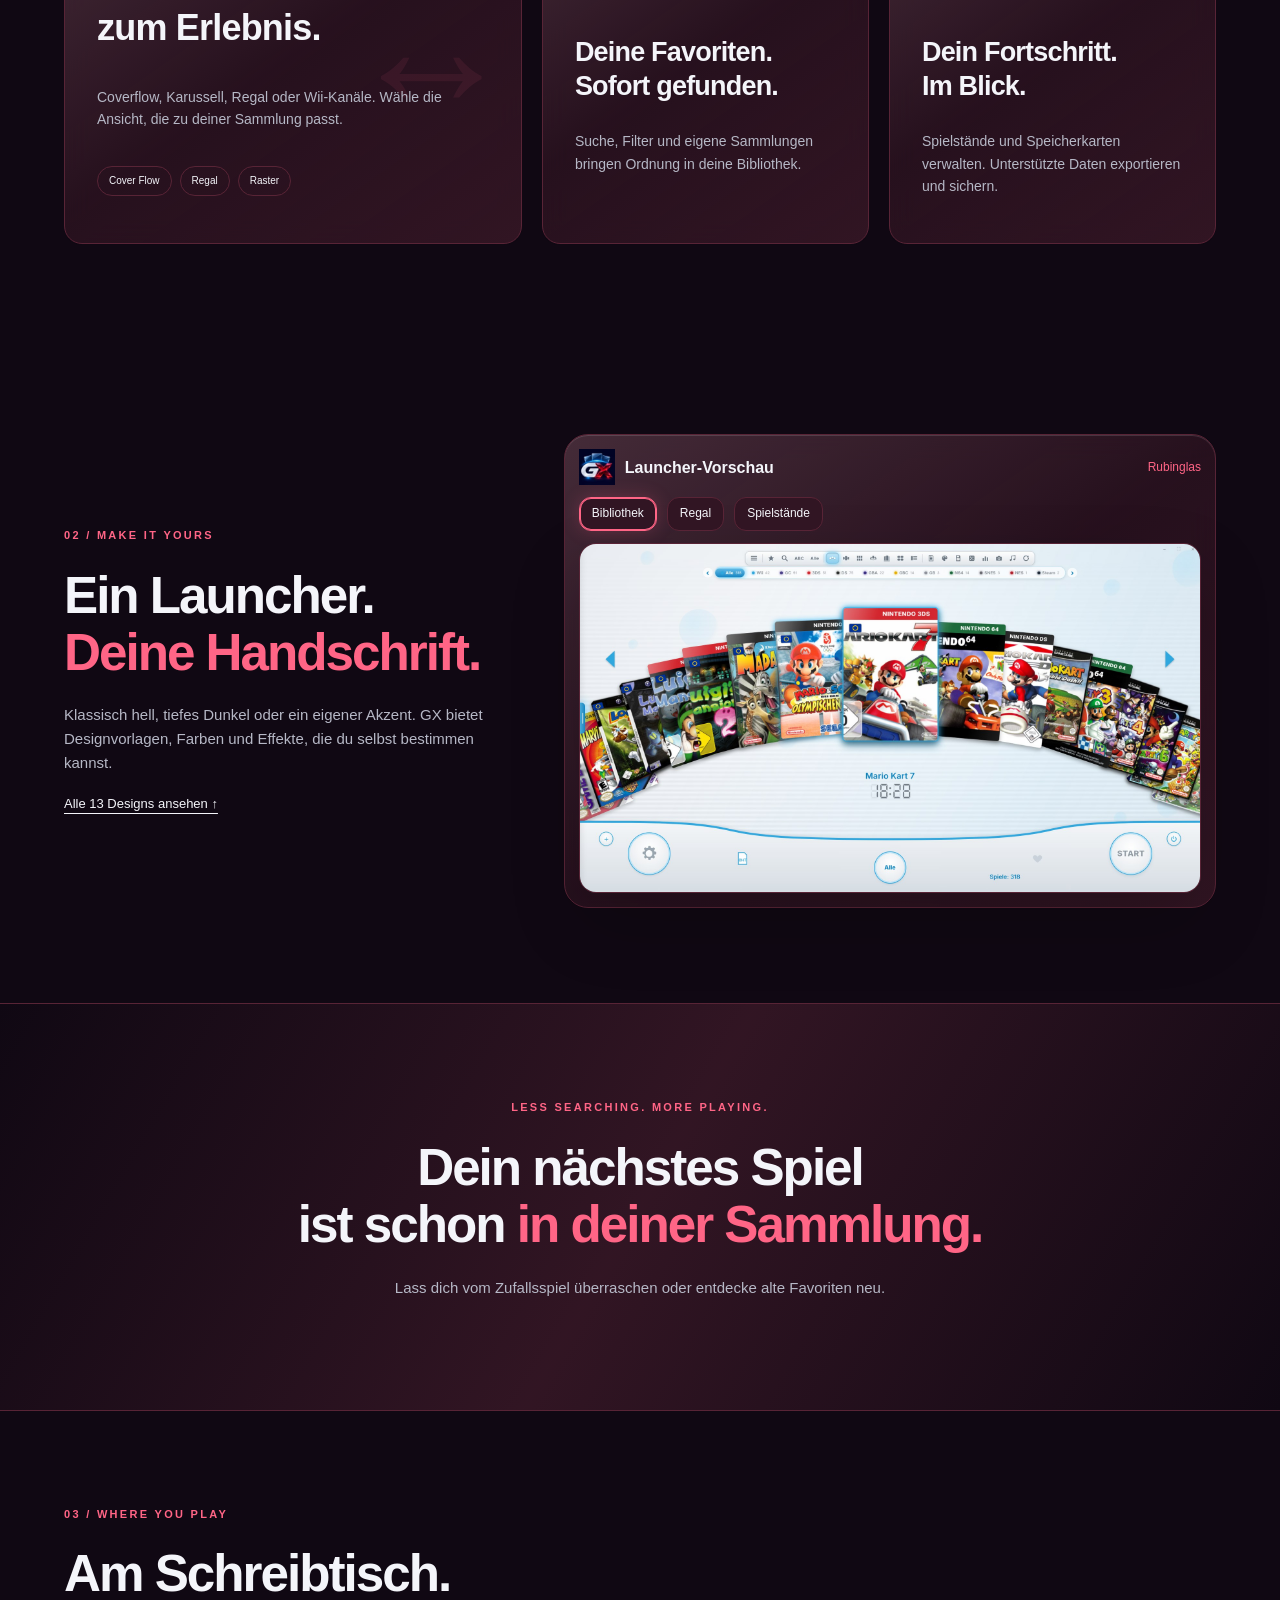
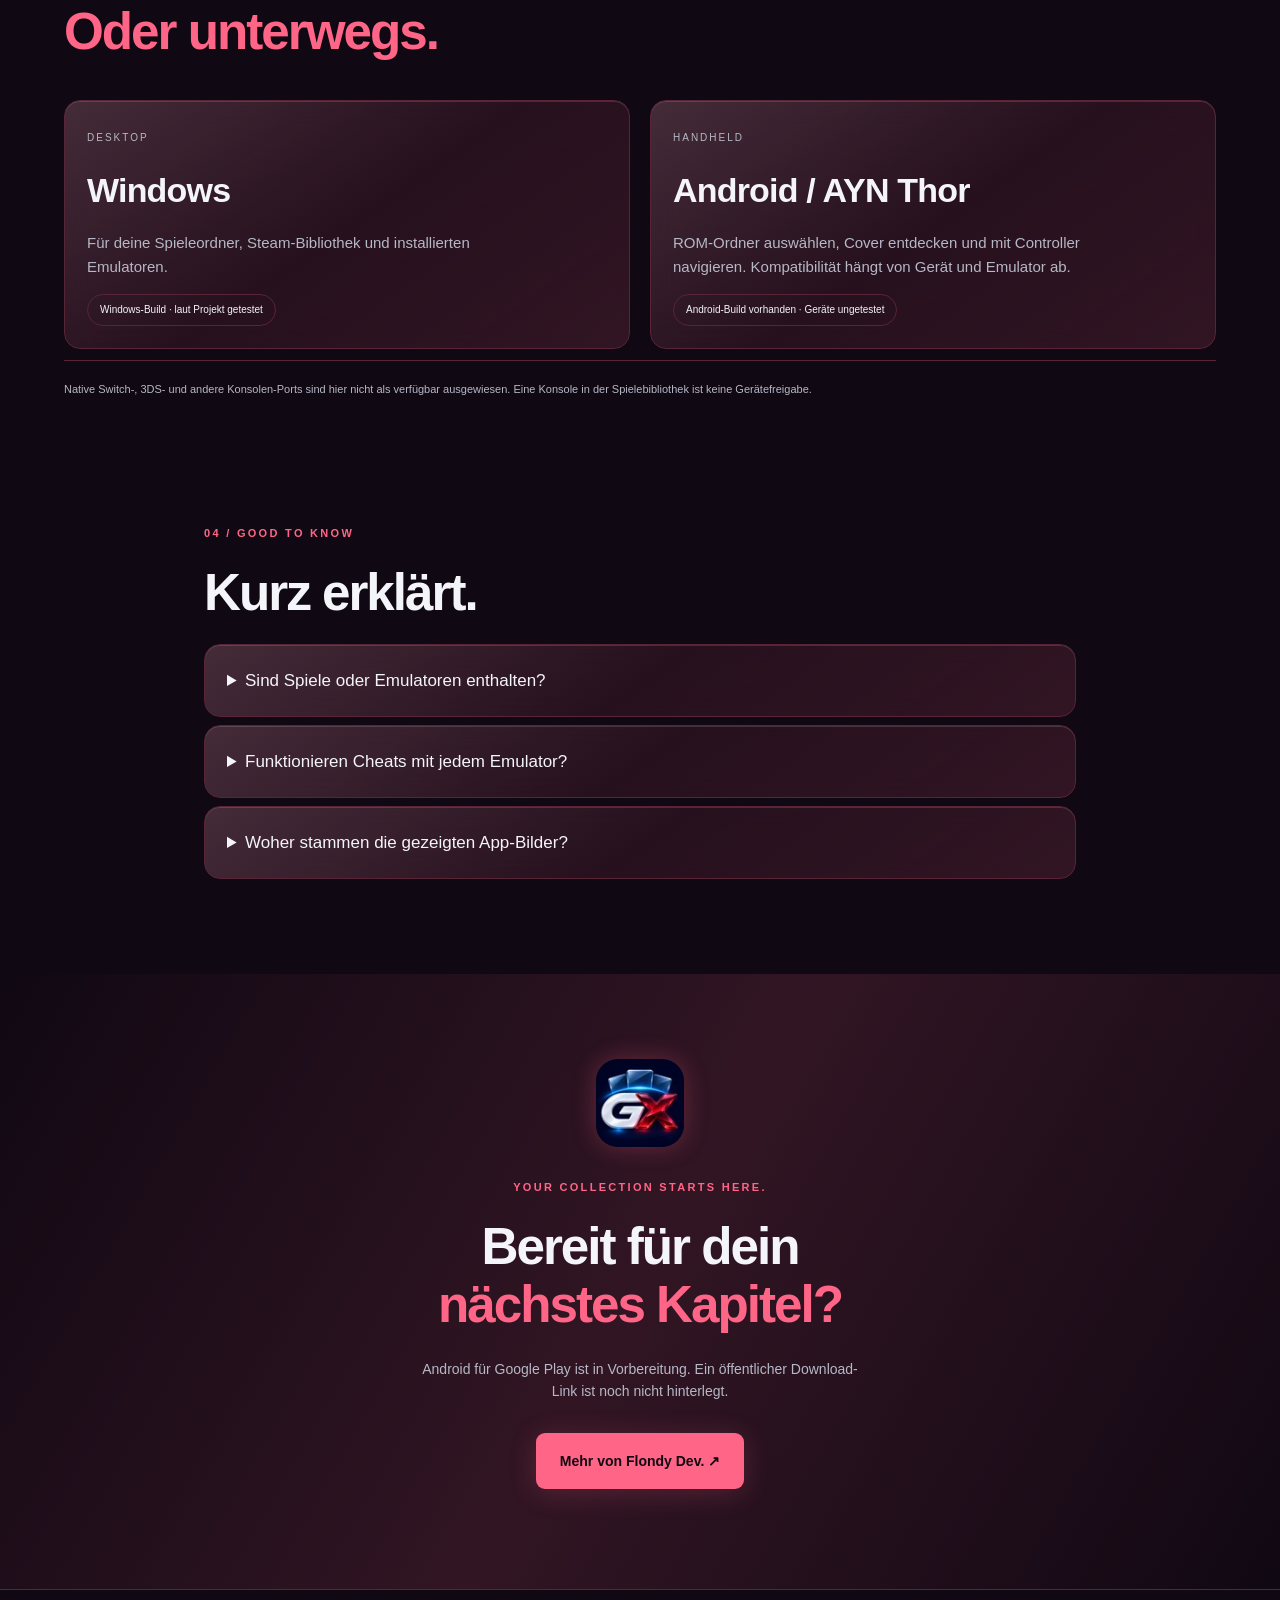
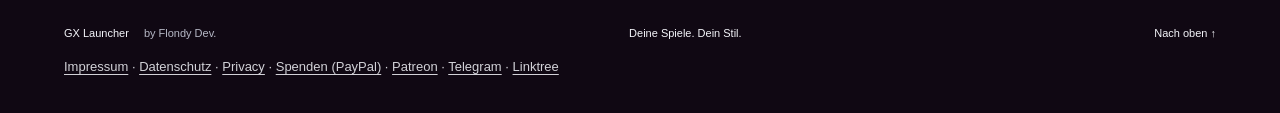
==== commit 1763837b: "Show all 13 designs in a compact palette under the app icon" ====
--- a/index.html
+++ b/index.html
@@ -1,6 +1,6 @@
 <!doctype html><html lang="de"><head><meta charset="UTF-8"><meta name="viewport" content="width=device-width,initial-scale=1"><meta name="theme-color" content="#f5fbff"><link rel="canonical" href="https://marcel-2025.github.io/GX-Landingpage/"><meta property="og:type" content="website"><meta property="og:url" content="https://marcel-2025.github.io/GX-Landingpage/"><meta property="og:title" content="GX Launcher – Deine Sammlung. Dein Universum."><meta property="og:description" content="Deine Spielebibliothek mit Coverflow, Themes und Emulator-Start. Spiele und Emulatoren separat erforderlich."><meta property="og:image" content="https://marcel-2025.github.io/GX-Landingpage/assets/gx-icon.png"><meta name="description" content="GX Launcher – deine persönliche Spielebibliothek mit Coverflow, Themes und Emulator-Anbindung."><title>GX Launcher — Deine Sammlung. Dein Universum.</title><link rel="icon" href="assets/themes/ruby-thumb.webp"><link rel="stylesheet" href="style.css"><link rel="stylesheet" href="themes.css"></head><body class="gx-skin" data-fx="ruby">
 <header><a class="brand" href="#"><img data-brand-icon src="assets/themes/ruby.webp" alt=""><span>GX <b>Launcher</b></span></a><nav><a href="#gallery" data-de="Entdecken" data-en="Explore">Entdecken</a><a href="#design" data-de="Design" data-en="Design">Design</a><a href="#platforms" data-de="Plattformen" data-en="Platforms">Plattformen</a></nav><div class="controls"><a class="theme-shortcut" href="#looks" data-de="Designs" data-en="Themes">Designs</a><button id="language" aria-label="Switch language">EN</button><a class="small-cta" href="#access" data-de="Projektstatus ↗" data-en="Project status ↗">Projektstatus ↗</a></div></header>
-<main><section class="hero"><div class="hero-copy"><div class="eyebrow"><span></span> FLONDY DEV. / GX LAUNCHER</div><h1 data-de="Deine Sammlung.<br>Dein <em>Universum.</em>" data-en="Your collection.<br>Your <em>universe.</em>">Deine Sammlung.<br>Dein <em>Universum.</em></h1><p class="lead" data-de="Gib deinen Spielen ein Zuhause. Mit räumlichem Coverflow, deinem eigenen Look und dem direkten Weg in deinen Emulator." data-en="Give your games a home. With dimensional coverflow, your own look and a direct route to your emulator.">Gib deinen Spielen ein Zuhause. Mit räumlichem Coverflow, deinem eigenen Look und dem direkten Weg in deinen Emulator.</p><div class="actions"><a class="button" href="#features" data-de="GX entdecken <span>↗</span>" data-en="Explore GX <span>↗</span>">GX entdecken <span>↗</span></a><a class="text-link" href="#looks" data-de="Deinen Look finden ↓" data-en="Find your look ↓">Deinen Look finden ↓</a></div><p class="micro" data-de="Für deine eigene Bibliothek · Spiele und Emulatoren separat erforderlich" data-en="For your own library · Games and emulators required separately">Für deine eigene Bibliothek · Spiele und Emulatoren separat erforderlich</p></div><div class="hero-art icon-stage"><div class="icon-frame"><img id="showcase-icon" data-brand-icon src="assets/themes/ruby.webp" width="640" height="640" alt="GX"></div><details id="looks" class="design-menu"><summary><span data-de="Wähle dein GX-Design" data-en="Choose your GX theme">Wähle dein GX-Design</span><strong data-current>Rubinglas</strong></summary><div class="look-options"><button type="button" class="look-choice" data-look="ice" aria-pressed="false"><img src="assets/themes/ice-thumb.webp" alt="" width="48" height="48"><span data-de="Eiskeramik" data-en="Ice Ceramic">Eiskeramik</span></button><button type="button" class="look-choice" data-look="cobalt" aria-pressed="false"><img src="assets/themes/cobalt-thumb.webp" alt="" width="48" height="48"><span data-de="Kobaltglas" data-en="Cobalt Glass">Kobaltglas</span></button><button type="button" class="look-choice" data-look="laser" aria-pressed="false"><img src="assets/themes/laser-thumb.webp" alt="" width="48" height="48"><span data-de="Neon Ice" data-en="Neon Ice">Neon Ice</span></button><button type="button" class="look-choice" data-look="ruby" aria-pressed="true"><img src="assets/themes/ruby-thumb.webp" alt="" width="48" height="48"><span data-de="Rubinglas" data-en="Ruby Glass">Rubinglas</span></button><button type="button" class="look-choice" data-look="rim" aria-pressed="false"><img src="assets/themes/rim-thumb.webp" alt="" width="48" height="48"><span data-de="Rubin · Neon-X" data-en="Ruby · Neon X">Rubin · Neon-X</span></button><button type="button" class="look-choice" data-look="neon" aria-pressed="false"><img src="assets/themes/neon-thumb.webp" alt="" width="48" height="48"><span data-de="Neon Midnight" data-en="Neon Midnight">Neon Midnight</span></button><button type="button" class="look-choice" data-look="black" aria-pressed="false"><img src="assets/themes/black-thumb.webp" alt="" width="48" height="48"><span data-de="Mattes Schwarz" data-en="Matte Black">Mattes Schwarz</span></button><button type="button" class="look-choice" data-look="smoke" aria-pressed="false"><img src="assets/themes/smoke-thumb.webp" alt="" width="48" height="48"><span data-de="Rauchglas" data-en="Smoked Glass">Rauchglas</span></button><button type="button" class="look-choice" data-look="crt" aria-pressed="false"><img src="assets/themes/crt-thumb.webp" alt="" width="48" height="48"><span data-de="Retro CRT" data-en="Retro CRT">Retro CRT</span></button><button type="button" class="look-choice" data-look="aurora" aria-pressed="false"><img src="assets/themes/aurora-thumb.webp" alt="" width="48" height="48"><span data-de="Polarlicht" data-en="Aurora">Polarlicht</span></button><button type="button" class="look-choice" data-look="ink" aria-pressed="false"><img src="assets/themes/ink-thumb.webp" alt="" width="48" height="48"><span data-de="Neon Ink" data-en="Neon Ink">Neon Ink</span></button><button type="button" class="look-choice" data-look="sky" aria-pressed="false"><img src="assets/themes/sky-thumb.webp" alt="" width="48" height="48"><span data-de="Sky Outline" data-en="Sky Outline">Sky Outline</span></button><button type="button" class="look-choice" data-look="arcade" aria-pressed="false"><img src="assets/themes/arcade-thumb.webp" alt="" width="48" height="48"><span data-de="Arcade Red" data-en="Arcade Red">Arcade Red</span></button></div></details></div><div class="hero-bottom"><span data-de="SAMMELN. ENTDECKEN. LOSLEGEN." data-en="COLLECT. DISCOVER. PLAY.">SAMMELN. ENTDECKEN. LOSLEGEN.</span><span>↓ SCROLL TO EXPLORE</span></div></section>
+<main><section class="hero"><div class="hero-copy"><div class="eyebrow"><span></span> FLONDY DEV. / GX LAUNCHER</div><h1 data-de="Deine Sammlung.<br>Dein <em>Universum.</em>" data-en="Your collection.<br>Your <em>universe.</em>">Deine Sammlung.<br>Dein <em>Universum.</em></h1><p class="lead" data-de="Gib deinen Spielen ein Zuhause. Mit räumlichem Coverflow, deinem eigenen Look und dem direkten Weg in deinen Emulator." data-en="Give your games a home. With dimensional coverflow, your own look and a direct route to your emulator.">Gib deinen Spielen ein Zuhause. Mit räumlichem Coverflow, deinem eigenen Look und dem direkten Weg in deinen Emulator.</p><div class="actions"><a class="button" href="#features" data-de="GX entdecken <span>↗</span>" data-en="Explore GX <span>↗</span>">GX entdecken <span>↗</span></a><a class="text-link" href="#looks" data-de="Deinen Look finden ↓" data-en="Find your look ↓">Deinen Look finden ↓</a></div><p class="micro" data-de="Für deine eigene Bibliothek · Spiele und Emulatoren separat erforderlich" data-en="For your own library · Games and emulators required separately">Für deine eigene Bibliothek · Spiele und Emulatoren separat erforderlich</p></div><div class="hero-art icon-stage"><div class="icon-frame"><img id="showcase-icon" data-brand-icon src="assets/themes/ruby.webp" width="640" height="640" alt="GX"></div><section id="looks" class="design-palette" aria-labelledby="looks-heading"><div class="palette-heading"><span id="looks-heading" data-de="Wähle dein GX-Design" data-en="Choose your GX theme">Wähle dein GX-Design</span><strong data-current>Rubinglas</strong></div><div class="look-options"><button type="button" class="look-choice" data-look="ice" aria-pressed="false"><img src="assets/themes/ice-thumb.webp" alt="" width="48" height="48"><span data-de="Eiskeramik" data-en="Ice Ceramic">Eiskeramik</span></button><button type="button" class="look-choice" data-look="cobalt" aria-pressed="false"><img src="assets/themes/cobalt-thumb.webp" alt="" width="48" height="48"><span data-de="Kobaltglas" data-en="Cobalt Glass">Kobaltglas</span></button><button type="button" class="look-choice" data-look="laser" aria-pressed="false"><img src="assets/themes/laser-thumb.webp" alt="" width="48" height="48"><span data-de="Neon Ice" data-en="Neon Ice">Neon Ice</span></button><button type="button" class="look-choice" data-look="ruby" aria-pressed="true"><img src="assets/themes/ruby-thumb.webp" alt="" width="48" height="48"><span data-de="Rubinglas" data-en="Ruby Glass">Rubinglas</span></button><button type="button" class="look-choice" data-look="rim" aria-pressed="false"><img src="assets/themes/rim-thumb.webp" alt="" width="48" height="48"><span data-de="Rubin · Neon-X" data-en="Ruby · Neon X">Rubin · Neon-X</span></button><button type="button" class="look-choice" data-look="neon" aria-pressed="false"><img src="assets/themes/neon-thumb.webp" alt="" width="48" height="48"><span data-de="Neon Midnight" data-en="Neon Midnight">Neon Midnight</span></button><button type="button" class="look-choice" data-look="black" aria-pressed="false"><img src="assets/themes/black-thumb.webp" alt="" width="48" height="48"><span data-de="Mattes Schwarz" data-en="Matte Black">Mattes Schwarz</span></button><button type="button" class="look-choice" data-look="smoke" aria-pressed="false"><img src="assets/themes/smoke-thumb.webp" alt="" width="48" height="48"><span data-de="Rauchglas" data-en="Smoked Glass">Rauchglas</span></button><button type="button" class="look-choice" data-look="crt" aria-pressed="false"><img src="assets/themes/crt-thumb.webp" alt="" width="48" height="48"><span data-de="Retro CRT" data-en="Retro CRT">Retro CRT</span></button><button type="button" class="look-choice" data-look="aurora" aria-pressed="false"><img src="assets/themes/aurora-thumb.webp" alt="" width="48" height="48"><span data-de="Polarlicht" data-en="Aurora">Polarlicht</span></button><button type="button" class="look-choice" data-look="ink" aria-pressed="false"><img src="assets/themes/ink-thumb.webp" alt="" width="48" height="48"><span data-de="Neon Ink" data-en="Neon Ink">Neon Ink</span></button><button type="button" class="look-choice" data-look="sky" aria-pressed="false"><img src="assets/themes/sky-thumb.webp" alt="" width="48" height="48"><span data-de="Sky Outline" data-en="Sky Outline">Sky Outline</span></button><button type="button" class="look-choice" data-look="arcade" aria-pressed="false"><img src="assets/themes/arcade-thumb.webp" alt="" width="48" height="48"><span data-de="Arcade Red" data-en="Arcade Red">Arcade Red</span></button></div></section></div><div class="hero-bottom"><span data-de="SAMMELN. ENTDECKEN. LOSLEGEN." data-en="COLLECT. DISCOVER. PLAY.">SAMMELN. ENTDECKEN. LOSLEGEN.</span><span>↓ SCROLL TO EXPLORE</span></div></section>
 <div class="system-strip"><span>Wii</span><span>GameCube</span><span>Nintendo 3DS</span><span>Game Boy</span><span>Nintendo DS</span><span>Steam</span></div><p class="strip-note" data-de="Eine Auswahl der Bibliotheks-Systeme — keine Liste der Geräte, auf denen GX läuft." data-en="Selected library systems — not a list of devices that run GX.">Eine Auswahl der Bibliotheks-Systeme — keine Liste der Geräte, auf denen GX läuft.</p>
 <section id="gallery" class="section"><div class="section-head"><span class="eyebrow">GX / IN ACTION</span><h2 data-de="Deine Spiele.<br><em>Alle Perspektiven.</em>" data-en="Your games.<br><em>Every perspective.</em>">Deine Spiele.<br><em>Alle Perspektiven.</em></h2><p data-de="Originalaufnahmen mit echten Covern: PC-Version 3.0.1 und Android-Oberfläche aus dem APK-Build (im Browser dargestellt, keine Geräteaufnahme). Zum Vergrößern anklicken." data-en="Original captures with real covers: PC version 3.0.1 and the Android UI from the APK build (rendered in a browser, not a device recording). Click to enlarge.">Originalaufnahmen mit echten Covern: PC-Version 3.0.1 und Android-Oberfläche aus dem APK-Build (im Browser dargestellt, keine Geräteaufnahme). Zum Vergrößern anklicken.</p></div><div class="gallery"><figure><button class="zoom" data-image="assets/pc_alle_konsolen.jpg" aria-label="PC · Alle Konsolen · Bogen"><img src="assets/pc_alle_konsolen.jpg" alt="GX Launcher PC-Version · Alle Konsolen · Bogen" loading="lazy" width="1920" height="1080"></button><figcaption>PC · Alle Konsolen · Bogen</figcaption></figure><figure><button class="zoom" data-image="assets/pc_details_wind_waker.jpg" aria-label="PC · Details · Disc & 3D-Hülle"><img src="assets/pc_details_wind_waker.jpg" alt="GX Launcher PC-Version · Details · Disc & 3D-Hülle" loading="lazy" width="1920" height="1080"></button><figcaption>PC · Details · Disc & 3D-Hülle</figcaption></figure><figure><button class="zoom" data-image="assets/pc_spielstaende.jpg" aria-label="PC · Spielstände & Speicherkarten"><img src="assets/pc_spielstaende.jpg" alt="GX Launcher PC-Version · Spielstände & Speicherkarten" loading="lazy" width="1920" height="1080"></button><figcaption>PC · Spielstände & Speicherkarten</figcaption></figure><figure><button class="zoom" data-image="assets/pc_regal_gamecube.jpg" aria-label="PC · GameCube · Regal"><img src="assets/pc_regal_gamecube.jpg" alt="GX Launcher PC-Version · GameCube · Regal" loading="lazy" width="1920" height="1080"></button><figcaption>PC · GameCube · Regal</figcaption></figure><figure><button class="zoom" data-image="assets/01_coverflow_gc.png" aria-label="GameCube · Coverflow"><img src="assets/01_coverflow_gc.png" alt="GX Launcher · GameCube · Coverflow" loading="lazy" width="2048" height="1280"></button><figcaption>Android · GameCube · Coverflow</figcaption></figure><figure><button class="zoom" data-image="assets/04_raster.png" aria-label="Raster / Grid"><img src="assets/04_raster.png" alt="GX Launcher · Raster / Grid" loading="lazy" width="2048" height="1280"></button><figcaption>Android · Raster / Grid</figcaption></figure><figure><button class="zoom" data-image="assets/05_karussell.png" aria-label="Karussell / Carousel"><img src="assets/05_karussell.png" alt="GX Launcher · Karussell / Carousel" loading="lazy" width="2048" height="1280"></button><figcaption>Android · Karussell / Carousel</figcaption></figure><figure><button class="zoom" data-image="assets/06_coverflow_3ds.png" aria-label="Nintendo 3DS"><img src="assets/06_coverflow_3ds.png" alt="GX Launcher · Nintendo 3DS" loading="lazy" width="2048" height="1280"></button><figcaption>Android · Nintendo 3DS</figcaption></figure><figure><button class="zoom" data-image="assets/07_coverflow_ds.png" aria-label="Nintendo DS"><img src="assets/07_coverflow_ds.png" alt="GX Launcher · Nintendo DS" loading="lazy" width="2048" height="1280"></button><figcaption>Android · Nintendo DS</figcaption></figure><figure><button class="zoom" data-image="assets/08_seitenleiste.png" aria-label="Navigation"><img src="assets/08_seitenleiste.png" alt="GX Launcher · Navigation" loading="lazy" width="2048" height="1280"></button><figcaption>Android · Navigation</figcaption></figure><figure><button class="zoom" data-image="assets/09_theme_neon_wii.png" aria-label="Wii · Neon"><img src="assets/09_theme_neon_wii.png" alt="GX Launcher · Wii · Neon" loading="lazy" width="2048" height="1280"></button><figcaption>Android · Wii · Neon</figcaption></figure><figure><button class="zoom" data-image="assets/10_theme_gc.png" aria-label="GameCube · Purple"><img src="assets/10_theme_gc.png" alt="GX Launcher · GameCube · Purple" loading="lazy" width="2048" height="1280"></button><figcaption>Android · GameCube · Purple</figcaption></figure><figure><button class="zoom" data-image="assets/03_details.png" aria-label="Details"><img src="assets/03_details.png" alt="GX Launcher · Details" loading="lazy" width="2048" height="1280"></button><figcaption>Android · Details</figcaption></figure></div></section><section id="features" class="section"><div class="section-head"><span class="eyebrow">01 / THE EXPERIENCE</span><h2 data-de="Mehr als eine Liste.<br><em>Eine Spielesammlung.</em>" data-en="More than a list.<br><em>A game collection.</em>">Mehr als eine Liste.<br><em>Eine Spielesammlung.</em></h2><p data-de="Von der ersten Suche bis zum nächsten Lieblingsspiel: alles an einem Ort, in deinem Stil." data-en="From your first search to your next favourite game: one place, your style.">Von der ersten Suche bis zum nächsten Lieblingsspiel: alles an einem Ort, in deinem Stil.</p></div><div class="feature-grid"><article class="feature large"><div class="number">01 / DISCOVER</div><h3 data-de="Cover werden<br>zum Erlebnis." data-en="Make your covers<br>an experience.">Cover werden<br>zum Erlebnis.</h3><p data-de="Coverflow, Karussell, Regal oder Wii-Kanäle. Wähle die Ansicht, die zu deiner Sammlung passt." data-en="Coverflow, carousel, shelf or Wii channels. Choose the view that suits your collection.">Coverflow, Karussell, Regal oder Wii-Kanäle. Wähle die Ansicht, die zu deiner Sammlung passt.</p><div class="view-tags"><span>Cover Flow</span><span data-de="Regal" data-en="Shelf">Regal</span><span data-de="Raster" data-en="Grid">Raster</span></div><div class="abstract-mark" aria-hidden="true">↔</div></article><article class="feature"><div class="number">02 / ORGANISE</div><div class="glyph">☆</div><h3 data-de="Deine Favoriten.<br>Sofort gefunden." data-en="Your favourites.<br>Ready to find.">Deine Favoriten.<br>Sofort gefunden.</h3><p data-de="Suche, Filter und eigene Sammlungen bringen Ordnung in deine Bibliothek." data-en="Search, filters and custom collections keep your library organised.">Suche, Filter und eigene Sammlungen bringen Ordnung in deine Bibliothek.</p></article><article class="feature"><div class="number">03 / CONTINUE</div><div class="glyph">▣</div><h3 data-de="Dein Fortschritt.<br>Im Blick." data-en="Your progress.<br>In view.">Dein Fortschritt.<br>Im Blick.</h3><p data-de="Spielstände und Speicherkarten verwalten. Unterstützte Daten exportieren und sichern." data-en="Manage saves and memory cards. Export and back up supported data.">Spielstände und Speicherkarten verwalten. Unterstützte Daten exportieren und sichern.</p></article></div></section>
 <section id="design" class="section design-section"><div class="design-copy"><span class="eyebrow">02 / MAKE IT YOURS</span><h2 data-de="Ein Launcher.<br><em>Deine Handschrift.</em>" data-en="One launcher.<br><em>Your signature.</em>">Ein Launcher.<br><em>Deine Handschrift.</em></h2><p data-de="Klassisch hell, tiefes Dunkel oder ein eigener Akzent. GX bietet Designvorlagen, Farben und Effekte, die du selbst bestimmen kannst." data-en="Classic light, deep dark or your own accent. GX offers themes, colours and effects you can make your own.">Klassisch hell, tiefes Dunkel oder ein eigener Akzent. GX bietet Designvorlagen, Farben und Effekte, die du selbst bestimmen kannst.</p><a class="text-link" href="#looks" data-de="Alle 13 Designs ansehen ↑" data-en="Explore all 13 themes ↑">Alle 13 Designs ansehen ↑</a></div><div class="preview-shell"><div class="preview-head"><img data-brand-icon src="assets/themes/ruby.webp" width="36" height="36" alt=""><strong data-de="Launcher-Vorschau" data-en="Launcher preview">Launcher-Vorschau</strong><span data-current>Rubinglas</span></div><div class="preview-tabs"><button data-preview="0" aria-pressed="true" data-de="Bibliothek" data-en="Library">Bibliothek</button><button data-preview="1" aria-pressed="false" data-de="Regal" data-en="Shelf">Regal</button><button data-preview="2" aria-pressed="false" data-de="Spielstände" data-en="Saves">Spielstände</button></div><button class="zoom preview-image" data-image="assets/pc_alle_konsolen.jpg"><img src="assets/pc_alle_konsolen.jpg" width="1920" height="1080" alt="GX Launcher · Coverflow"></button></div></section>
--- a/themes.css
+++ b/themes.css
@@ -59,28 +59,15 @@
   box-shadow:inset 0 0 0 1px #ffffff48,0 14px 38px #0005,0 0 30px color-mix(in srgb,var(--accent) 18%,transparent);
 }
 .icon-frame #showcase-icon {width:100%; height:auto; border-radius:17%; box-shadow:none}
-.design-menu {
+.design-palette {
   width:min(100%,340px);
-  padding:0;
-  margin-top:8px;
-  overflow:hidden;
+  min-width:0;
+  margin-top:6px;
 }
-.design-menu summary {
-  display:flex; align-items:center; gap:9px; padding:12px 14px;
-  list-style:none; font-size:13px;
-}
-.design-menu summary::-webkit-details-marker {display:none}
-.design-menu summary:focus-visible {outline-offset:-4px}
-.design-menu summary strong {margin-left:auto; color:var(--accent); font-size:12px}
-.design-menu summary::after {
-  content:""; width:7px; height:7px; border:solid var(--muted); border-width:0 1.5px 1.5px 0;
-  transform:rotate(45deg); flex:none;
-}
-.design-menu[open] summary::after {transform:rotate(225deg)}
-.design-menu .look-options {
-  grid-template-columns:repeat(2,minmax(0,1fr)); padding:8px 10px 12px;
-  max-height:260px; overflow:auto; overscroll-behavior:contain; border-top:1px solid var(--line);
-}
-.design-menu .look-choice {font-size:12px}
-.design-menu .look-choice img {width:32px; height:32px}
+.palette-heading {display:flex; justify-content:space-between; flex-wrap:wrap; gap:4px 12px; font-size:13px; margin-bottom:10px}
+.palette-heading strong {color:var(--accent)}
+.design-palette .look-options {display:grid; grid-template-columns:repeat(auto-fit,minmax(min(40px,100%),1fr)); gap:6px}
+.design-palette .look-choice {position:relative; padding:3px; border-radius:10px; justify-content:center}
+.design-palette .look-choice img {width:100%; height:auto; aspect-ratio:1; border-radius:6px}
+.design-palette .look-choice span {position:absolute; width:1px; height:1px; overflow:hidden; clip-path:inset(50%)}
 @media(max-width:900px) {.icon-frame {width:min(68vw,280px)}}
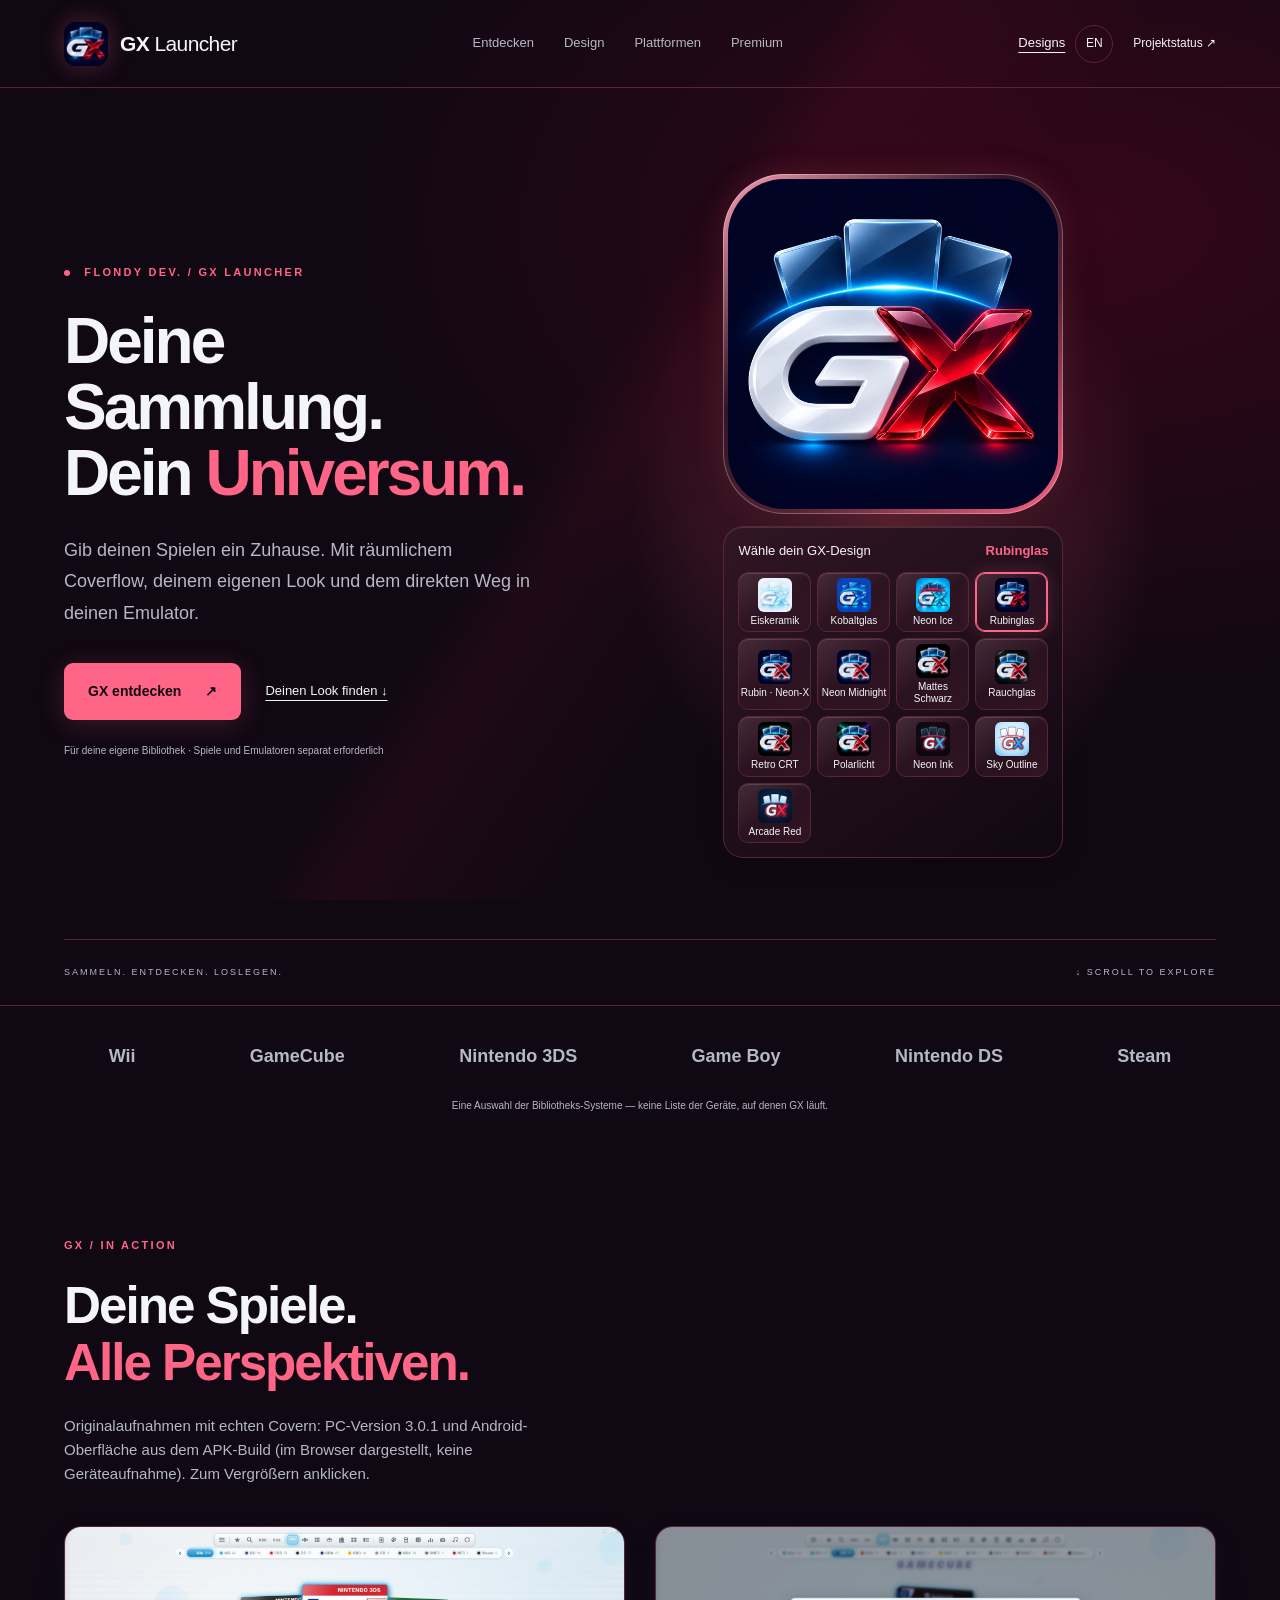
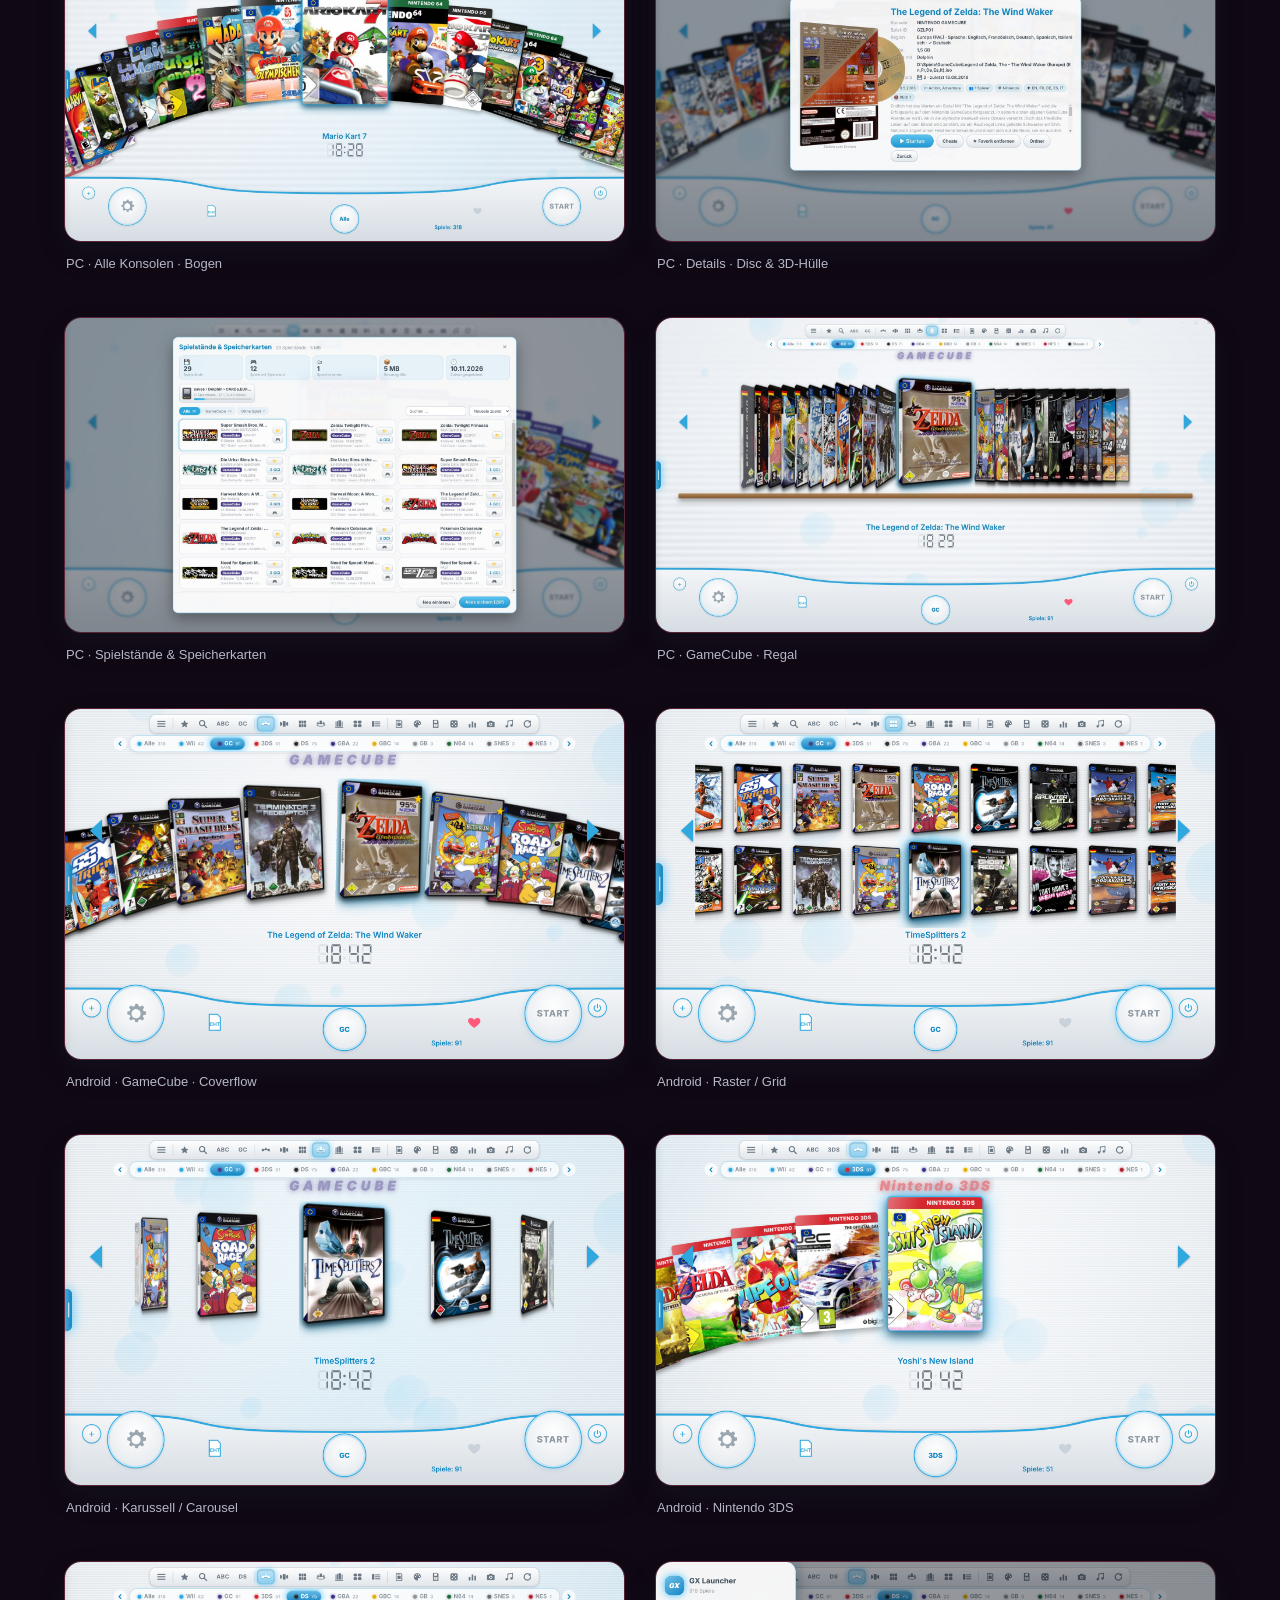
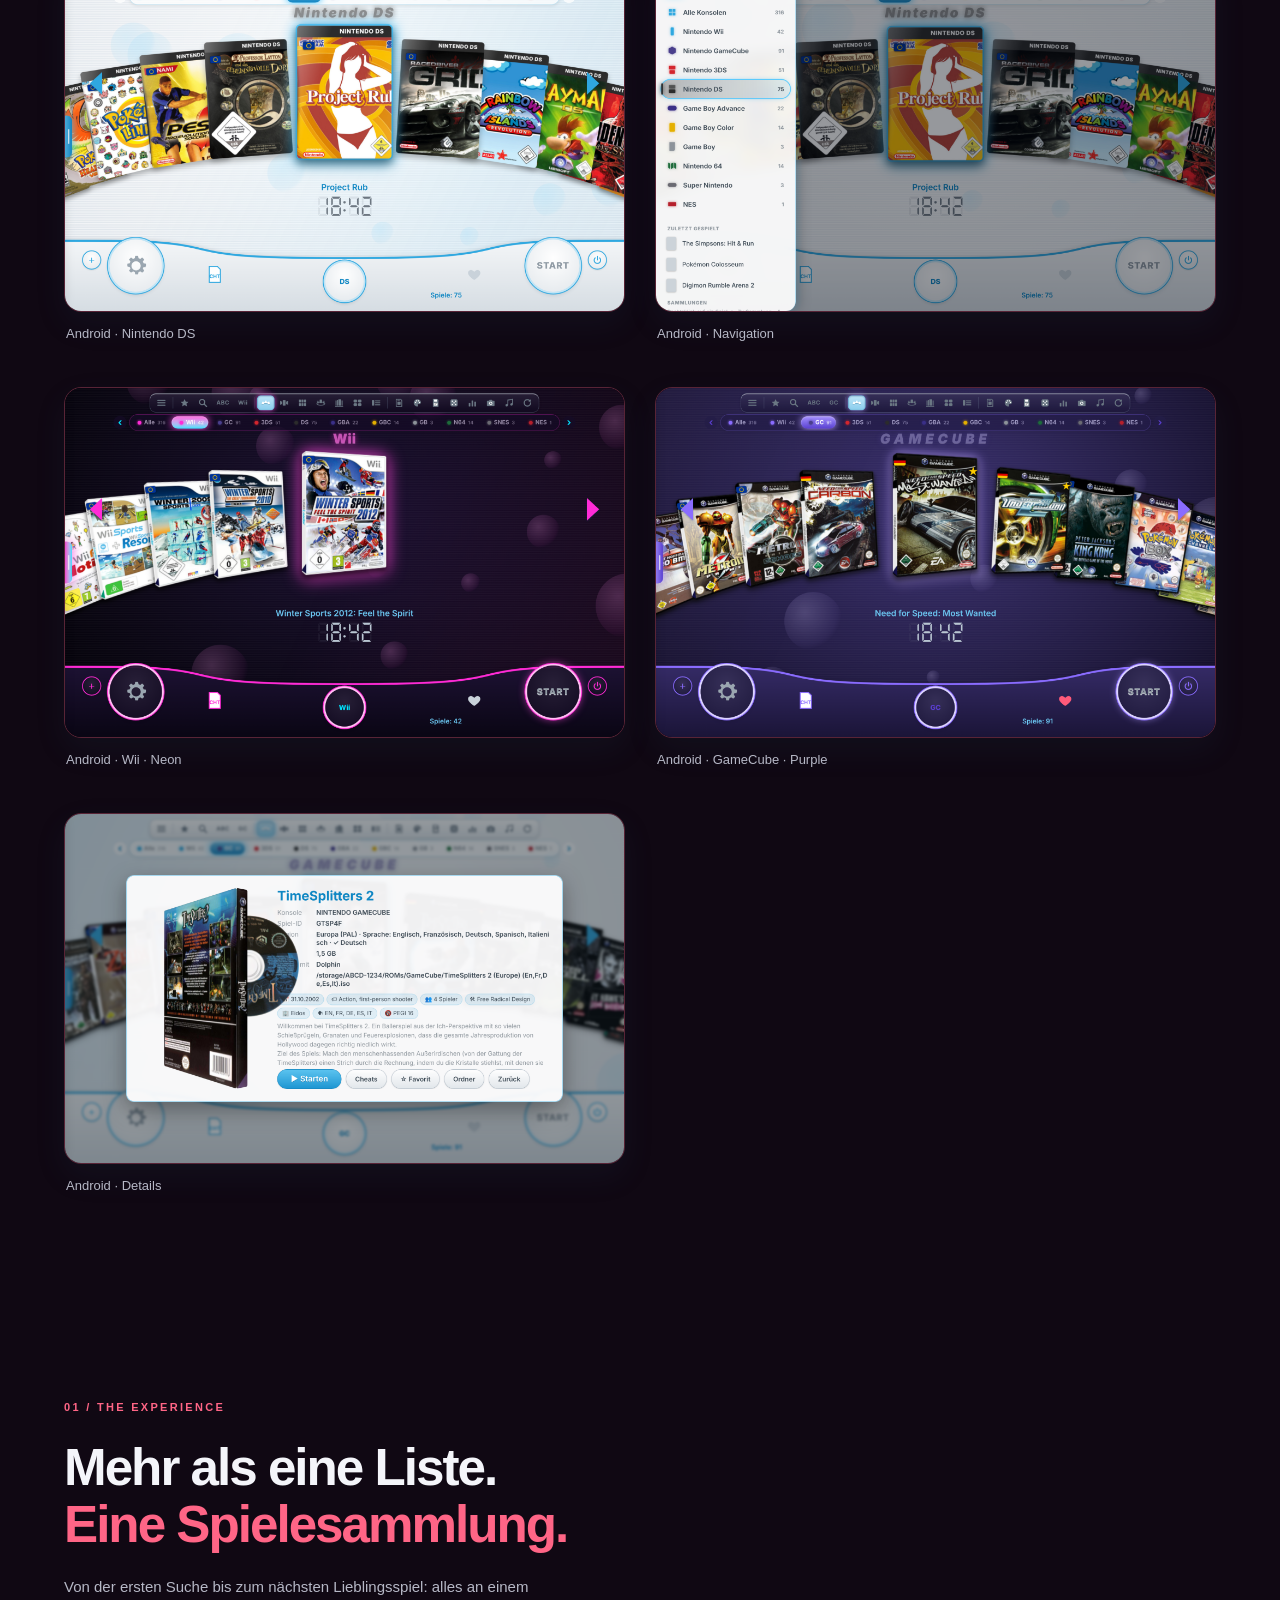
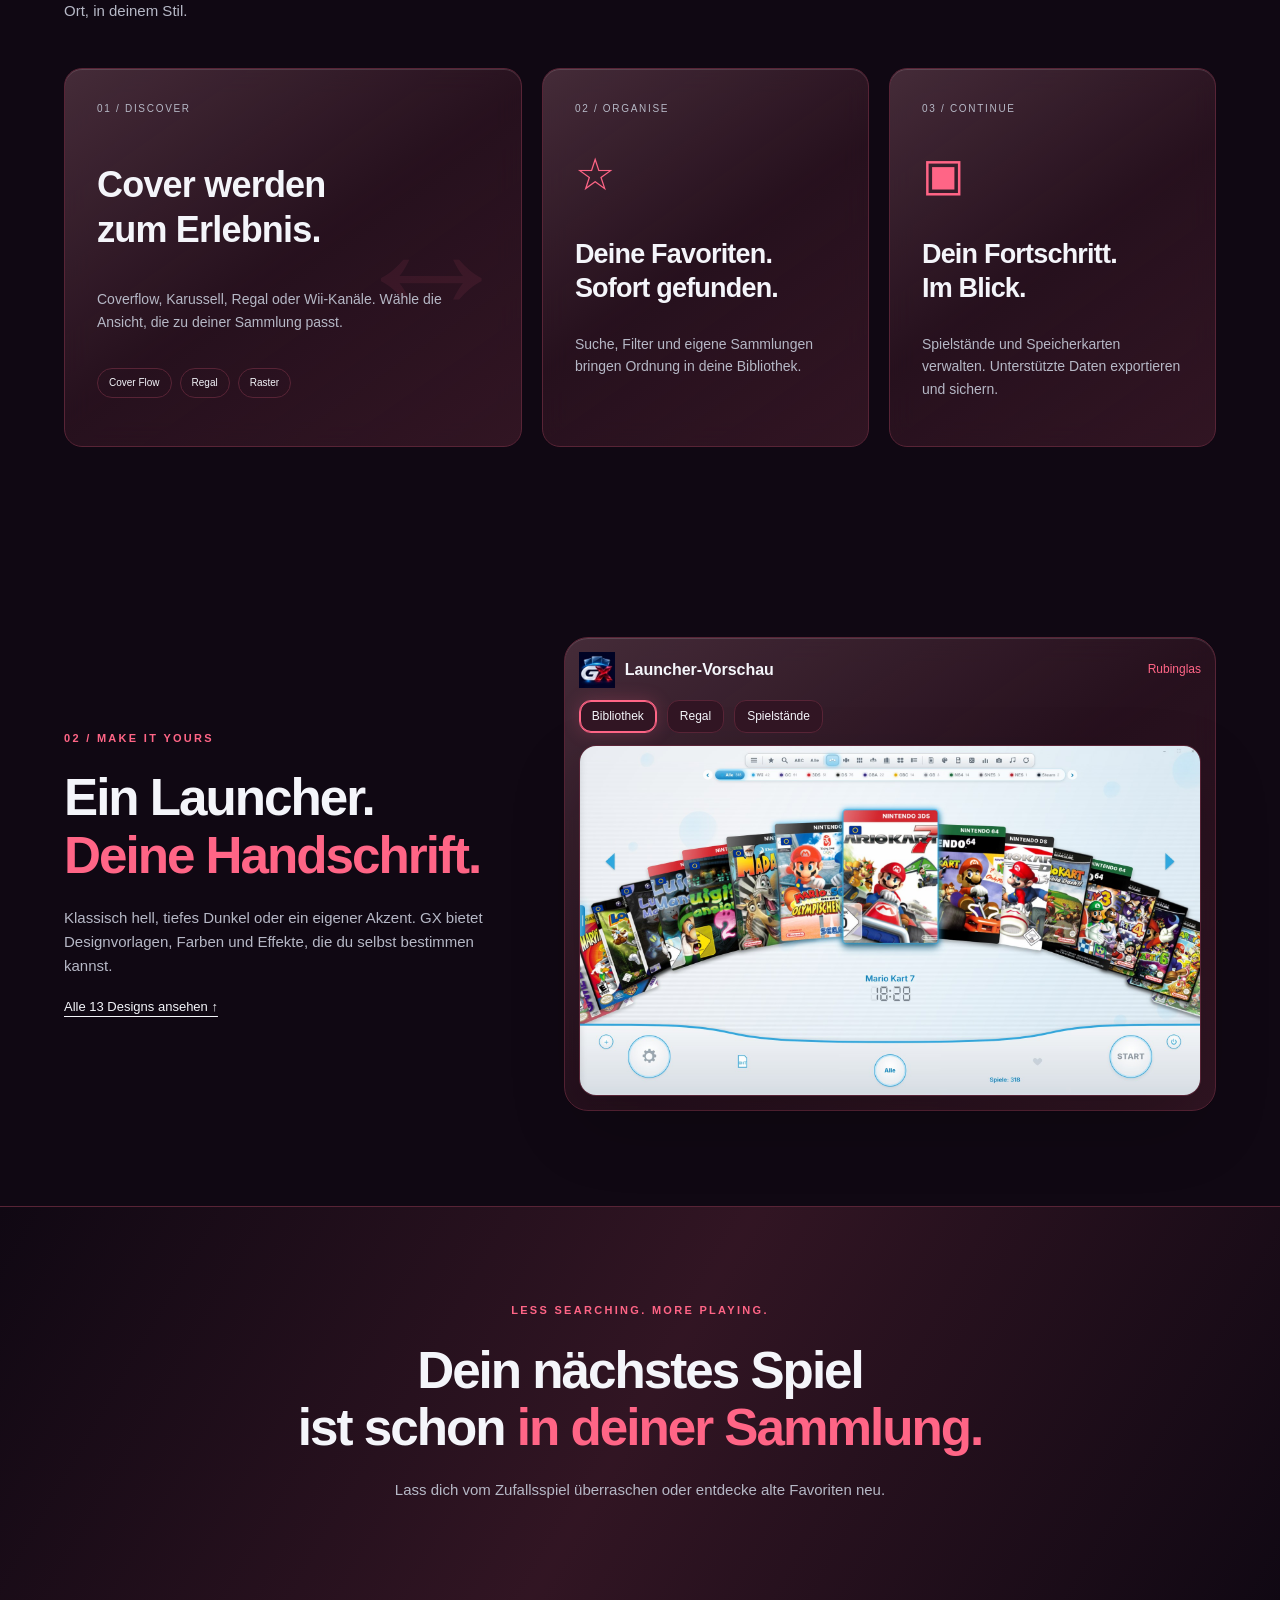
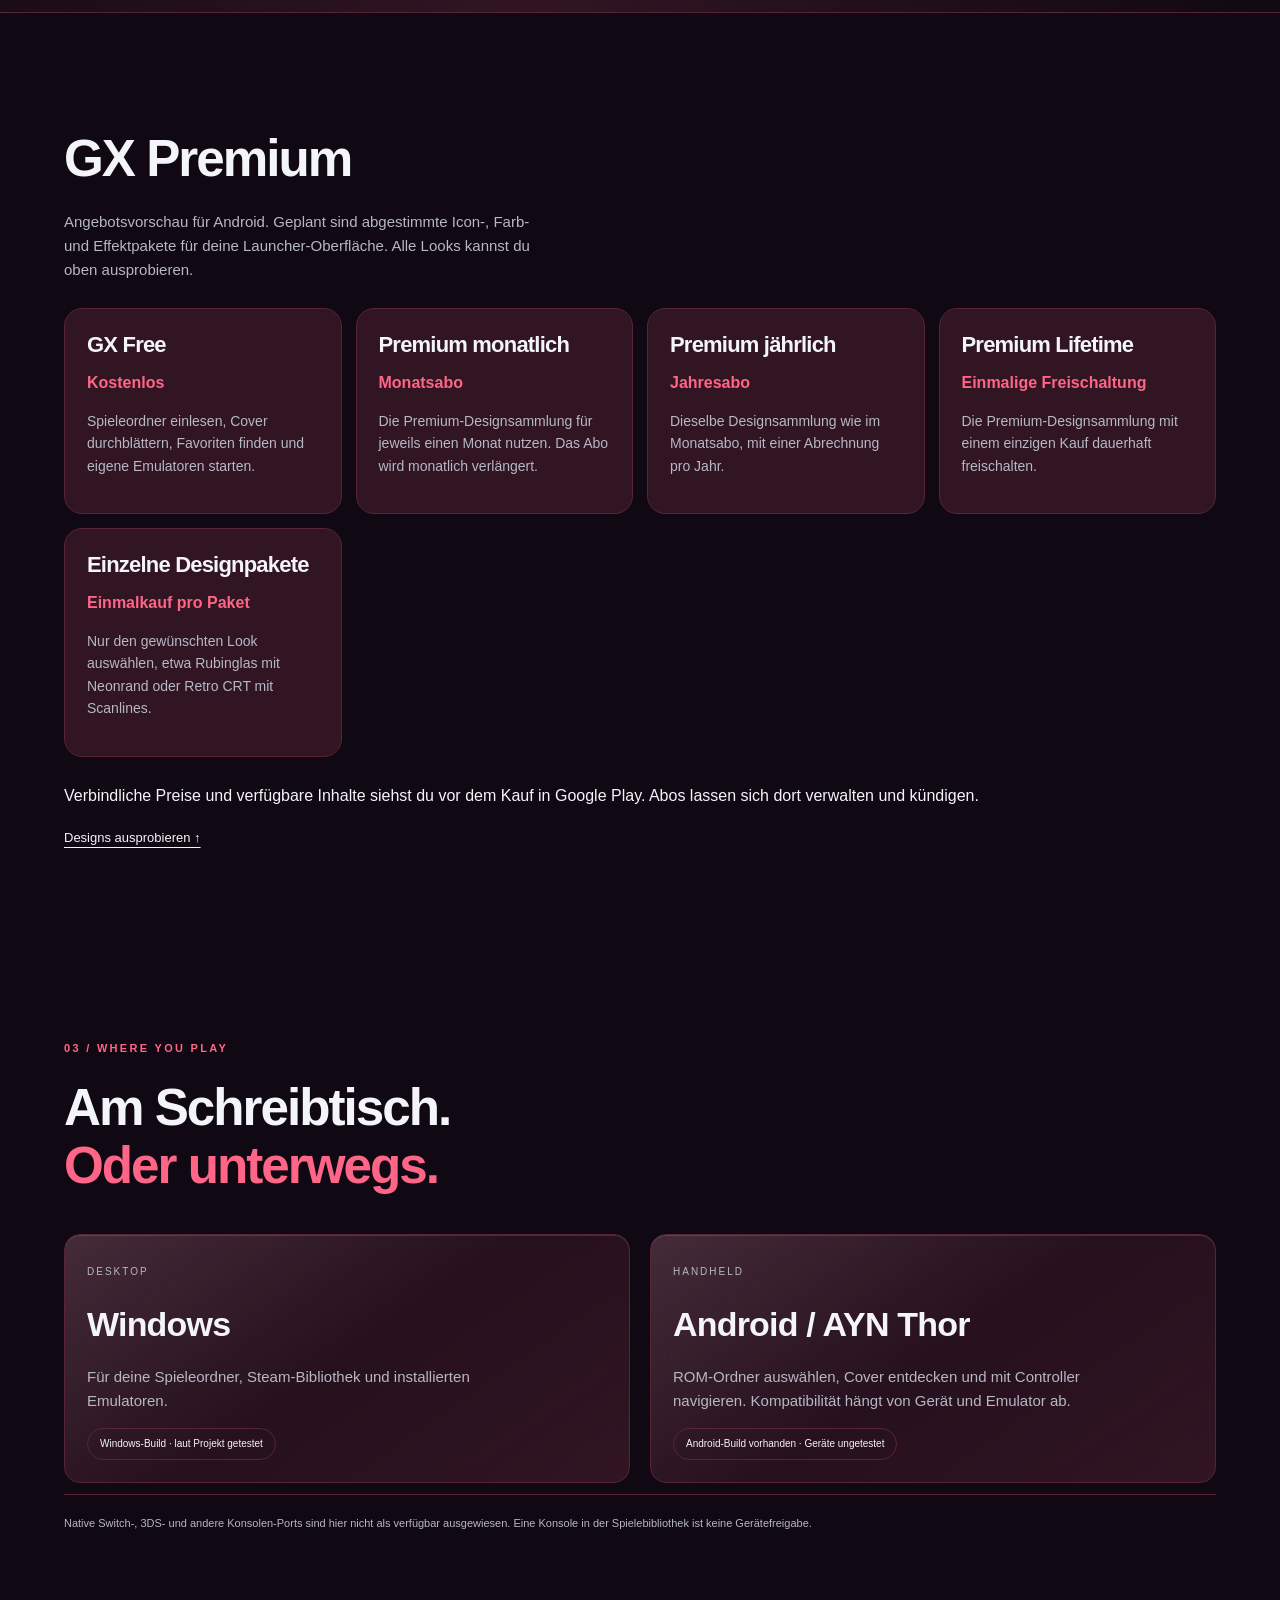
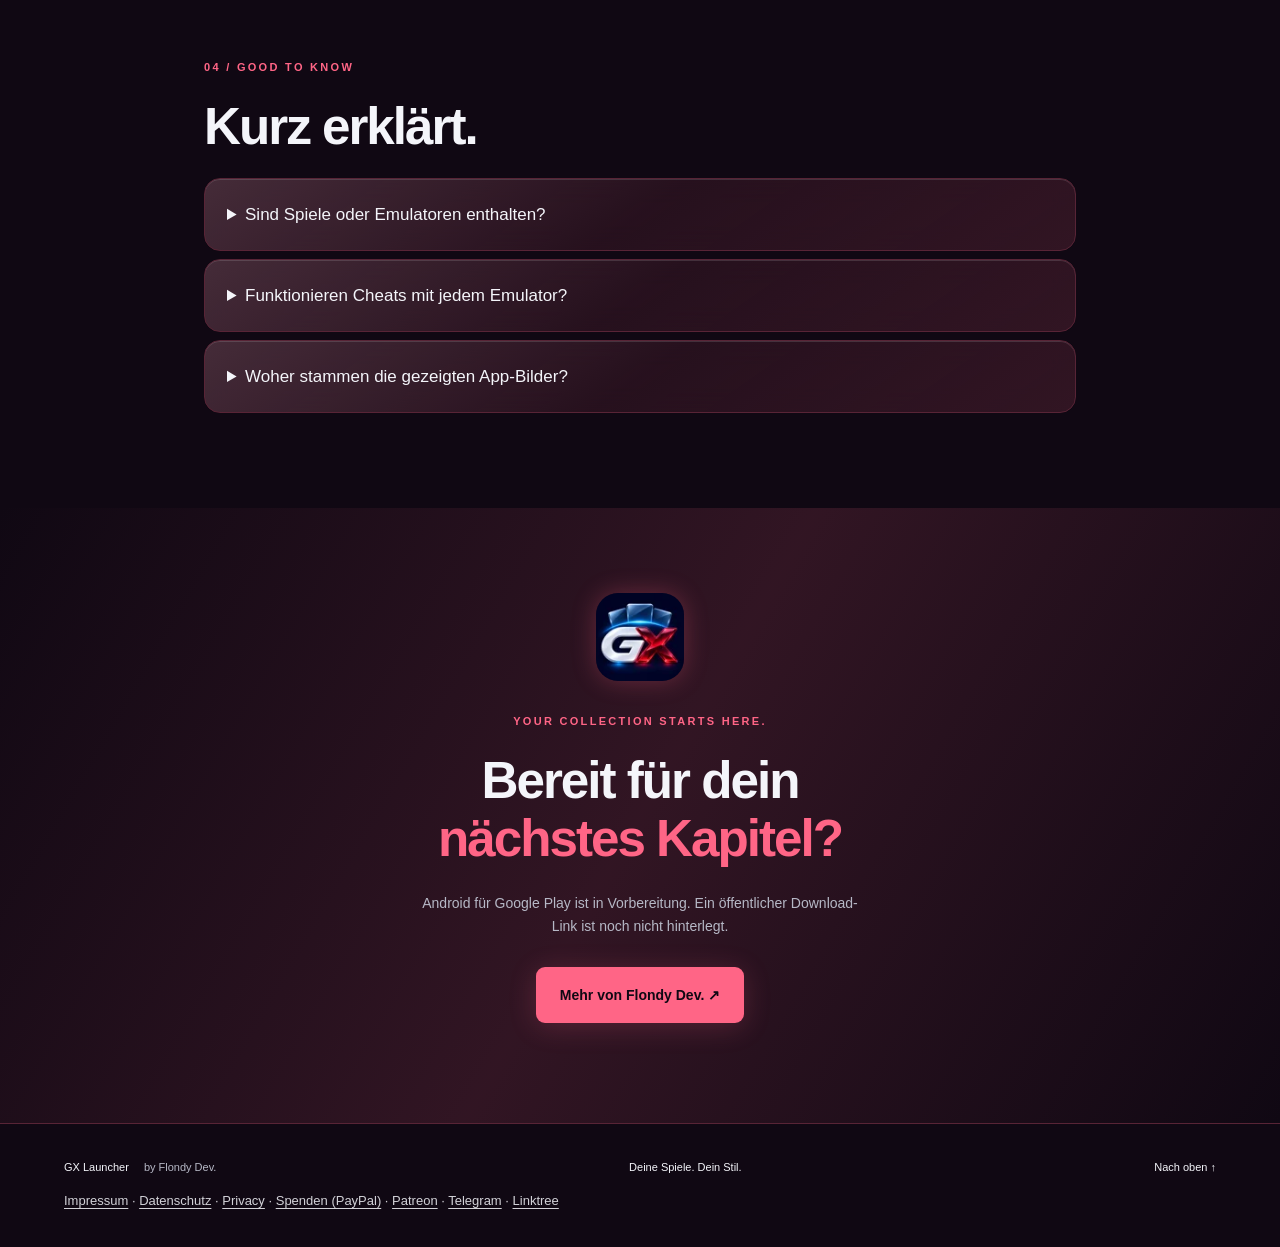
==== commit 9bb5fbd4: "Show all themes in a four-column box and add premium offers" ====
--- a/index.html
+++ b/index.html
@@ -1,11 +1,11 @@
 <!doctype html><html lang="de"><head><meta charset="UTF-8"><meta name="viewport" content="width=device-width,initial-scale=1"><meta name="theme-color" content="#f5fbff"><link rel="canonical" href="https://marcel-2025.github.io/GX-Landingpage/"><meta property="og:type" content="website"><meta property="og:url" content="https://marcel-2025.github.io/GX-Landingpage/"><meta property="og:title" content="GX Launcher – Deine Sammlung. Dein Universum."><meta property="og:description" content="Deine Spielebibliothek mit Coverflow, Themes und Emulator-Start. Spiele und Emulatoren separat erforderlich."><meta property="og:image" content="https://marcel-2025.github.io/GX-Landingpage/assets/gx-icon.png"><meta name="description" content="GX Launcher – deine persönliche Spielebibliothek mit Coverflow, Themes und Emulator-Anbindung."><title>GX Launcher — Deine Sammlung. Dein Universum.</title><link rel="icon" href="assets/themes/ruby-thumb.webp"><link rel="stylesheet" href="style.css"><link rel="stylesheet" href="themes.css"></head><body class="gx-skin" data-fx="ruby">
-<header><a class="brand" href="#"><img data-brand-icon src="assets/themes/ruby.webp" alt=""><span>GX <b>Launcher</b></span></a><nav><a href="#gallery" data-de="Entdecken" data-en="Explore">Entdecken</a><a href="#design" data-de="Design" data-en="Design">Design</a><a href="#platforms" data-de="Plattformen" data-en="Platforms">Plattformen</a></nav><div class="controls"><a class="theme-shortcut" href="#looks" data-de="Designs" data-en="Themes">Designs</a><button id="language" aria-label="Switch language">EN</button><a class="small-cta" href="#access" data-de="Projektstatus ↗" data-en="Project status ↗">Projektstatus ↗</a></div></header>
+<header><a class="brand" href="#"><img data-brand-icon src="assets/themes/ruby.webp" alt=""><span>GX <b>Launcher</b></span></a><nav><a href="#gallery" data-de="Entdecken" data-en="Explore">Entdecken</a><a href="#design" data-de="Design" data-en="Design">Design</a><a href="#platforms" data-de="Plattformen" data-en="Platforms">Plattformen</a><a href="#premium">Premium</a></nav><div class="controls"><a class="theme-shortcut" href="#looks" data-de="Designs" data-en="Themes">Designs</a><button id="language" aria-label="Switch language">EN</button><a class="small-cta" href="#access" data-de="Projektstatus ↗" data-en="Project status ↗">Projektstatus ↗</a></div></header>
 <main><section class="hero"><div class="hero-copy"><div class="eyebrow"><span></span> FLONDY DEV. / GX LAUNCHER</div><h1 data-de="Deine Sammlung.<br>Dein <em>Universum.</em>" data-en="Your collection.<br>Your <em>universe.</em>">Deine Sammlung.<br>Dein <em>Universum.</em></h1><p class="lead" data-de="Gib deinen Spielen ein Zuhause. Mit räumlichem Coverflow, deinem eigenen Look und dem direkten Weg in deinen Emulator." data-en="Give your games a home. With dimensional coverflow, your own look and a direct route to your emulator.">Gib deinen Spielen ein Zuhause. Mit räumlichem Coverflow, deinem eigenen Look und dem direkten Weg in deinen Emulator.</p><div class="actions"><a class="button" href="#features" data-de="GX entdecken <span>↗</span>" data-en="Explore GX <span>↗</span>">GX entdecken <span>↗</span></a><a class="text-link" href="#looks" data-de="Deinen Look finden ↓" data-en="Find your look ↓">Deinen Look finden ↓</a></div><p class="micro" data-de="Für deine eigene Bibliothek · Spiele und Emulatoren separat erforderlich" data-en="For your own library · Games and emulators required separately">Für deine eigene Bibliothek · Spiele und Emulatoren separat erforderlich</p></div><div class="hero-art icon-stage"><div class="icon-frame"><img id="showcase-icon" data-brand-icon src="assets/themes/ruby.webp" width="640" height="640" alt="GX"></div><section id="looks" class="design-palette" aria-labelledby="looks-heading"><div class="palette-heading"><span id="looks-heading" data-de="Wähle dein GX-Design" data-en="Choose your GX theme">Wähle dein GX-Design</span><strong data-current>Rubinglas</strong></div><div class="look-options"><button type="button" class="look-choice" data-look="ice" aria-pressed="false"><img src="assets/themes/ice-thumb.webp" alt="" width="48" height="48"><span data-de="Eiskeramik" data-en="Ice Ceramic">Eiskeramik</span></button><button type="button" class="look-choice" data-look="cobalt" aria-pressed="false"><img src="assets/themes/cobalt-thumb.webp" alt="" width="48" height="48"><span data-de="Kobaltglas" data-en="Cobalt Glass">Kobaltglas</span></button><button type="button" class="look-choice" data-look="laser" aria-pressed="false"><img src="assets/themes/laser-thumb.webp" alt="" width="48" height="48"><span data-de="Neon Ice" data-en="Neon Ice">Neon Ice</span></button><button type="button" class="look-choice" data-look="ruby" aria-pressed="true"><img src="assets/themes/ruby-thumb.webp" alt="" width="48" height="48"><span data-de="Rubinglas" data-en="Ruby Glass">Rubinglas</span></button><button type="button" class="look-choice" data-look="rim" aria-pressed="false"><img src="assets/themes/rim-thumb.webp" alt="" width="48" height="48"><span data-de="Rubin · Neon-X" data-en="Ruby · Neon X">Rubin · Neon-X</span></button><button type="button" class="look-choice" data-look="neon" aria-pressed="false"><img src="assets/themes/neon-thumb.webp" alt="" width="48" height="48"><span data-de="Neon Midnight" data-en="Neon Midnight">Neon Midnight</span></button><button type="button" class="look-choice" data-look="black" aria-pressed="false"><img src="assets/themes/black-thumb.webp" alt="" width="48" height="48"><span data-de="Mattes Schwarz" data-en="Matte Black">Mattes Schwarz</span></button><button type="button" class="look-choice" data-look="smoke" aria-pressed="false"><img src="assets/themes/smoke-thumb.webp" alt="" width="48" height="48"><span data-de="Rauchglas" data-en="Smoked Glass">Rauchglas</span></button><button type="button" class="look-choice" data-look="crt" aria-pressed="false"><img src="assets/themes/crt-thumb.webp" alt="" width="48" height="48"><span data-de="Retro CRT" data-en="Retro CRT">Retro CRT</span></button><button type="button" class="look-choice" data-look="aurora" aria-pressed="false"><img src="assets/themes/aurora-thumb.webp" alt="" width="48" height="48"><span data-de="Polarlicht" data-en="Aurora">Polarlicht</span></button><button type="button" class="look-choice" data-look="ink" aria-pressed="false"><img src="assets/themes/ink-thumb.webp" alt="" width="48" height="48"><span data-de="Neon Ink" data-en="Neon Ink">Neon Ink</span></button><button type="button" class="look-choice" data-look="sky" aria-pressed="false"><img src="assets/themes/sky-thumb.webp" alt="" width="48" height="48"><span data-de="Sky Outline" data-en="Sky Outline">Sky Outline</span></button><button type="button" class="look-choice" data-look="arcade" aria-pressed="false"><img src="assets/themes/arcade-thumb.webp" alt="" width="48" height="48"><span data-de="Arcade Red" data-en="Arcade Red">Arcade Red</span></button></div></section></div><div class="hero-bottom"><span data-de="SAMMELN. ENTDECKEN. LOSLEGEN." data-en="COLLECT. DISCOVER. PLAY.">SAMMELN. ENTDECKEN. LOSLEGEN.</span><span>↓ SCROLL TO EXPLORE</span></div></section>
 <div class="system-strip"><span>Wii</span><span>GameCube</span><span>Nintendo 3DS</span><span>Game Boy</span><span>Nintendo DS</span><span>Steam</span></div><p class="strip-note" data-de="Eine Auswahl der Bibliotheks-Systeme — keine Liste der Geräte, auf denen GX läuft." data-en="Selected library systems — not a list of devices that run GX.">Eine Auswahl der Bibliotheks-Systeme — keine Liste der Geräte, auf denen GX läuft.</p>
 <section id="gallery" class="section"><div class="section-head"><span class="eyebrow">GX / IN ACTION</span><h2 data-de="Deine Spiele.<br><em>Alle Perspektiven.</em>" data-en="Your games.<br><em>Every perspective.</em>">Deine Spiele.<br><em>Alle Perspektiven.</em></h2><p data-de="Originalaufnahmen mit echten Covern: PC-Version 3.0.1 und Android-Oberfläche aus dem APK-Build (im Browser dargestellt, keine Geräteaufnahme). Zum Vergrößern anklicken." data-en="Original captures with real covers: PC version 3.0.1 and the Android UI from the APK build (rendered in a browser, not a device recording). Click to enlarge.">Originalaufnahmen mit echten Covern: PC-Version 3.0.1 und Android-Oberfläche aus dem APK-Build (im Browser dargestellt, keine Geräteaufnahme). Zum Vergrößern anklicken.</p></div><div class="gallery"><figure><button class="zoom" data-image="assets/pc_alle_konsolen.jpg" aria-label="PC · Alle Konsolen · Bogen"><img src="assets/pc_alle_konsolen.jpg" alt="GX Launcher PC-Version · Alle Konsolen · Bogen" loading="lazy" width="1920" height="1080"></button><figcaption>PC · Alle Konsolen · Bogen</figcaption></figure><figure><button class="zoom" data-image="assets/pc_details_wind_waker.jpg" aria-label="PC · Details · Disc & 3D-Hülle"><img src="assets/pc_details_wind_waker.jpg" alt="GX Launcher PC-Version · Details · Disc & 3D-Hülle" loading="lazy" width="1920" height="1080"></button><figcaption>PC · Details · Disc & 3D-Hülle</figcaption></figure><figure><button class="zoom" data-image="assets/pc_spielstaende.jpg" aria-label="PC · Spielstände & Speicherkarten"><img src="assets/pc_spielstaende.jpg" alt="GX Launcher PC-Version · Spielstände & Speicherkarten" loading="lazy" width="1920" height="1080"></button><figcaption>PC · Spielstände & Speicherkarten</figcaption></figure><figure><button class="zoom" data-image="assets/pc_regal_gamecube.jpg" aria-label="PC · GameCube · Regal"><img src="assets/pc_regal_gamecube.jpg" alt="GX Launcher PC-Version · GameCube · Regal" loading="lazy" width="1920" height="1080"></button><figcaption>PC · GameCube · Regal</figcaption></figure><figure><button class="zoom" data-image="assets/01_coverflow_gc.png" aria-label="GameCube · Coverflow"><img src="assets/01_coverflow_gc.png" alt="GX Launcher · GameCube · Coverflow" loading="lazy" width="2048" height="1280"></button><figcaption>Android · GameCube · Coverflow</figcaption></figure><figure><button class="zoom" data-image="assets/04_raster.png" aria-label="Raster / Grid"><img src="assets/04_raster.png" alt="GX Launcher · Raster / Grid" loading="lazy" width="2048" height="1280"></button><figcaption>Android · Raster / Grid</figcaption></figure><figure><button class="zoom" data-image="assets/05_karussell.png" aria-label="Karussell / Carousel"><img src="assets/05_karussell.png" alt="GX Launcher · Karussell / Carousel" loading="lazy" width="2048" height="1280"></button><figcaption>Android · Karussell / Carousel</figcaption></figure><figure><button class="zoom" data-image="assets/06_coverflow_3ds.png" aria-label="Nintendo 3DS"><img src="assets/06_coverflow_3ds.png" alt="GX Launcher · Nintendo 3DS" loading="lazy" width="2048" height="1280"></button><figcaption>Android · Nintendo 3DS</figcaption></figure><figure><button class="zoom" data-image="assets/07_coverflow_ds.png" aria-label="Nintendo DS"><img src="assets/07_coverflow_ds.png" alt="GX Launcher · Nintendo DS" loading="lazy" width="2048" height="1280"></button><figcaption>Android · Nintendo DS</figcaption></figure><figure><button class="zoom" data-image="assets/08_seitenleiste.png" aria-label="Navigation"><img src="assets/08_seitenleiste.png" alt="GX Launcher · Navigation" loading="lazy" width="2048" height="1280"></button><figcaption>Android · Navigation</figcaption></figure><figure><button class="zoom" data-image="assets/09_theme_neon_wii.png" aria-label="Wii · Neon"><img src="assets/09_theme_neon_wii.png" alt="GX Launcher · Wii · Neon" loading="lazy" width="2048" height="1280"></button><figcaption>Android · Wii · Neon</figcaption></figure><figure><button class="zoom" data-image="assets/10_theme_gc.png" aria-label="GameCube · Purple"><img src="assets/10_theme_gc.png" alt="GX Launcher · GameCube · Purple" loading="lazy" width="2048" height="1280"></button><figcaption>Android · GameCube · Purple</figcaption></figure><figure><button class="zoom" data-image="assets/03_details.png" aria-label="Details"><img src="assets/03_details.png" alt="GX Launcher · Details" loading="lazy" width="2048" height="1280"></button><figcaption>Android · Details</figcaption></figure></div></section><section id="features" class="section"><div class="section-head"><span class="eyebrow">01 / THE EXPERIENCE</span><h2 data-de="Mehr als eine Liste.<br><em>Eine Spielesammlung.</em>" data-en="More than a list.<br><em>A game collection.</em>">Mehr als eine Liste.<br><em>Eine Spielesammlung.</em></h2><p data-de="Von der ersten Suche bis zum nächsten Lieblingsspiel: alles an einem Ort, in deinem Stil." data-en="From your first search to your next favourite game: one place, your style.">Von der ersten Suche bis zum nächsten Lieblingsspiel: alles an einem Ort, in deinem Stil.</p></div><div class="feature-grid"><article class="feature large"><div class="number">01 / DISCOVER</div><h3 data-de="Cover werden<br>zum Erlebnis." data-en="Make your covers<br>an experience.">Cover werden<br>zum Erlebnis.</h3><p data-de="Coverflow, Karussell, Regal oder Wii-Kanäle. Wähle die Ansicht, die zu deiner Sammlung passt." data-en="Coverflow, carousel, shelf or Wii channels. Choose the view that suits your collection.">Coverflow, Karussell, Regal oder Wii-Kanäle. Wähle die Ansicht, die zu deiner Sammlung passt.</p><div class="view-tags"><span>Cover Flow</span><span data-de="Regal" data-en="Shelf">Regal</span><span data-de="Raster" data-en="Grid">Raster</span></div><div class="abstract-mark" aria-hidden="true">↔</div></article><article class="feature"><div class="number">02 / ORGANISE</div><div class="glyph">☆</div><h3 data-de="Deine Favoriten.<br>Sofort gefunden." data-en="Your favourites.<br>Ready to find.">Deine Favoriten.<br>Sofort gefunden.</h3><p data-de="Suche, Filter und eigene Sammlungen bringen Ordnung in deine Bibliothek." data-en="Search, filters and custom collections keep your library organised.">Suche, Filter und eigene Sammlungen bringen Ordnung in deine Bibliothek.</p></article><article class="feature"><div class="number">03 / CONTINUE</div><div class="glyph">▣</div><h3 data-de="Dein Fortschritt.<br>Im Blick." data-en="Your progress.<br>In view.">Dein Fortschritt.<br>Im Blick.</h3><p data-de="Spielstände und Speicherkarten verwalten. Unterstützte Daten exportieren und sichern." data-en="Manage saves and memory cards. Export and back up supported data.">Spielstände und Speicherkarten verwalten. Unterstützte Daten exportieren und sichern.</p></article></div></section>
 <section id="design" class="section design-section"><div class="design-copy"><span class="eyebrow">02 / MAKE IT YOURS</span><h2 data-de="Ein Launcher.<br><em>Deine Handschrift.</em>" data-en="One launcher.<br><em>Your signature.</em>">Ein Launcher.<br><em>Deine Handschrift.</em></h2><p data-de="Klassisch hell, tiefes Dunkel oder ein eigener Akzent. GX bietet Designvorlagen, Farben und Effekte, die du selbst bestimmen kannst." data-en="Classic light, deep dark or your own accent. GX offers themes, colours and effects you can make your own.">Klassisch hell, tiefes Dunkel oder ein eigener Akzent. GX bietet Designvorlagen, Farben und Effekte, die du selbst bestimmen kannst.</p><a class="text-link" href="#looks" data-de="Alle 13 Designs ansehen ↑" data-en="Explore all 13 themes ↑">Alle 13 Designs ansehen ↑</a></div><div class="preview-shell"><div class="preview-head"><img data-brand-icon src="assets/themes/ruby.webp" width="36" height="36" alt=""><strong data-de="Launcher-Vorschau" data-en="Launcher preview">Launcher-Vorschau</strong><span data-current>Rubinglas</span></div><div class="preview-tabs"><button data-preview="0" aria-pressed="true" data-de="Bibliothek" data-en="Library">Bibliothek</button><button data-preview="1" aria-pressed="false" data-de="Regal" data-en="Shelf">Regal</button><button data-preview="2" aria-pressed="false" data-de="Spielstände" data-en="Saves">Spielstände</button></div><button class="zoom preview-image" data-image="assets/pc_alle_konsolen.jpg"><img src="assets/pc_alle_konsolen.jpg" width="1920" height="1080" alt="GX Launcher · Coverflow"></button></div></section>
 <section class="quote-section"><span class="eyebrow">LESS SEARCHING. MORE PLAYING.</span><h2 data-de="Dein nächstes Spiel<br>ist schon <em>in deiner Sammlung.</em>" data-en="Your next game<br>is already <em>in your collection.</em>">Dein nächstes Spiel<br>ist schon <em>in deiner Sammlung.</em></h2><p data-de="Lass dich vom Zufallsspiel überraschen oder entdecke alte Favoriten neu." data-en="Let the random game picker surprise you, or rediscover an old favourite.">Lass dich vom Zufallsspiel überraschen oder entdecke alte Favoriten neu.</p></section>
-<section id="platforms" class="section"><div class="section-head"><span class="eyebrow">03 / WHERE YOU PLAY</span><h2 data-de="Am Schreibtisch.<br><em>Oder unterwegs.</em>" data-en="At your desk.<br><em>Or on the go.</em>">Am Schreibtisch.<br><em>Oder unterwegs.</em></h2></div><div class="platform-grid"><article><span class="platform-kicker">DESKTOP</span><h3>Windows</h3><p data-de="Für deine Spieleordner, Steam-Bibliothek und installierten Emulatoren." data-en="For your game folders, Steam library and installed emulators.">Für deine Spieleordner, Steam-Bibliothek und installierten Emulatoren.</p><span class="status" data-de="Windows-Build · laut Projekt getestet" data-en="Windows build · tested per project">Windows-Build · laut Projekt getestet</span></article><article><span class="platform-kicker">HANDHELD</span><h3>Android / AYN Thor</h3><p data-de="ROM-Ordner auswählen, Cover entdecken und mit Controller navigieren. Kompatibilität hängt von Gerät und Emulator ab." data-en="Choose ROM folders, discover covers and navigate by controller. Compatibility depends on the device and emulator.">ROM-Ordner auswählen, Cover entdecken und mit Controller navigieren. Kompatibilität hängt von Gerät und Emulator ab.</p><span class="status" data-de="Android-Build vorhanden · Geräte ungetestet" data-en="Android build exists · devices untested">Android-Build vorhanden · Geräte ungetestet</span></article></div><p class="platform-note" data-de="Native Switch-, 3DS- und andere Konsolen-Ports sind hier nicht als verfügbar ausgewiesen. Eine Konsole in der Spielebibliothek ist keine Gerätefreigabe." data-en="Native Switch, 3DS and other console ports are not listed as available here. A console in the library does not imply device support.">Native Switch-, 3DS- und andere Konsolen-Ports sind hier nicht als verfügbar ausgewiesen. Eine Konsole in der Spielebibliothek ist keine Gerätefreigabe.</p></section>
+<section id="premium" class="section"><div class="section-head"><h2 data-de="GX Premium" data-en="GX Premium">GX Premium</h2><p data-de="Angebotsvorschau für Android. Geplant sind abgestimmte Icon-, Farb- und Effektpakete für deine Launcher-Oberfläche. Alle Looks kannst du oben ausprobieren." data-en="Android offer preview. Planned packs pair icons, colours and effects for your launcher interface. Try every look above.">Angebotsvorschau für Android. Geplant sind abgestimmte Icon-, Farb- und Effektpakete für deine Launcher-Oberfläche. Alle Looks kannst du oben ausprobieren.</p></div><div class="price-grid"><article><h3 data-de="GX Free" data-en="GX Free">GX Free</h3><strong data-de="Kostenlos" data-en="Free">Kostenlos</strong><p data-de="Spieleordner einlesen, Cover durchblättern, Favoriten finden und eigene Emulatoren starten." data-en="Scan game folders, browse cover art, find favourites and launch your own emulators.">Spieleordner einlesen, Cover durchblättern, Favoriten finden und eigene Emulatoren starten.</p></article><article><h3 data-de="Premium monatlich" data-en="Monthly Premium">Premium monatlich</h3><strong data-de="Monatsabo" data-en="Monthly subscription">Monatsabo</strong><p data-de="Die Premium-Designsammlung für jeweils einen Monat nutzen. Das Abo wird monatlich verlängert." data-en="Use the premium design collection one month at a time. The subscription renews monthly.">Die Premium-Designsammlung für jeweils einen Monat nutzen. Das Abo wird monatlich verlängert.</p></article><article><h3 data-de="Premium jährlich" data-en="Annual Premium">Premium jährlich</h3><strong data-de="Jahresabo" data-en="Annual subscription">Jahresabo</strong><p data-de="Dieselbe Designsammlung wie im Monatsabo, mit einer Abrechnung pro Jahr." data-en="Get the same design collection as the monthly plan, billed once a year.">Dieselbe Designsammlung wie im Monatsabo, mit einer Abrechnung pro Jahr.</p></article><article><h3 data-de="Premium Lifetime" data-en="Premium Lifetime">Premium Lifetime</h3><strong data-de="Einmalige Freischaltung" data-en="One-time unlock">Einmalige Freischaltung</strong><p data-de="Die Premium-Designsammlung mit einem einzigen Kauf dauerhaft freischalten." data-en="Permanently unlock the premium design collection with a single purchase.">Die Premium-Designsammlung mit einem einzigen Kauf dauerhaft freischalten.</p></article><article><h3 data-de="Einzelne Designpakete" data-en="Individual design packs">Einzelne Designpakete</h3><strong data-de="Einmalkauf pro Paket" data-en="One-time purchase per pack">Einmalkauf pro Paket</strong><p data-de="Nur den gewünschten Look auswählen, etwa Rubinglas mit Neonrand oder Retro CRT mit Scanlines." data-en="Choose an individual look, such as ruby glass with a neon rim or Retro CRT with scanlines.">Nur den gewünschten Look auswählen, etwa Rubinglas mit Neonrand oder Retro CRT mit Scanlines.</p></article></div><p data-de="Verbindliche Preise und verfügbare Inhalte siehst du vor dem Kauf in Google Play. Abos lassen sich dort verwalten und kündigen." data-en="Google Play shows the final price and available content before purchase. You can manage and cancel subscriptions there.">Verbindliche Preise und verfügbare Inhalte siehst du vor dem Kauf in Google Play. Abos lassen sich dort verwalten und kündigen.</p><a class="text-link" href="#looks" data-de="Designs ausprobieren ↑" data-en="Try the themes ↑">Designs ausprobieren ↑</a></section><section id="platforms" class="section"><div class="section-head"><span class="eyebrow">03 / WHERE YOU PLAY</span><h2 data-de="Am Schreibtisch.<br><em>Oder unterwegs.</em>" data-en="At your desk.<br><em>Or on the go.</em>">Am Schreibtisch.<br><em>Oder unterwegs.</em></h2></div><div class="platform-grid"><article><span class="platform-kicker">DESKTOP</span><h3>Windows</h3><p data-de="Für deine Spieleordner, Steam-Bibliothek und installierten Emulatoren." data-en="For your game folders, Steam library and installed emulators.">Für deine Spieleordner, Steam-Bibliothek und installierten Emulatoren.</p><span class="status" data-de="Windows-Build · laut Projekt getestet" data-en="Windows build · tested per project">Windows-Build · laut Projekt getestet</span></article><article><span class="platform-kicker">HANDHELD</span><h3>Android / AYN Thor</h3><p data-de="ROM-Ordner auswählen, Cover entdecken und mit Controller navigieren. Kompatibilität hängt von Gerät und Emulator ab." data-en="Choose ROM folders, discover covers and navigate by controller. Compatibility depends on the device and emulator.">ROM-Ordner auswählen, Cover entdecken und mit Controller navigieren. Kompatibilität hängt von Gerät und Emulator ab.</p><span class="status" data-de="Android-Build vorhanden · Geräte ungetestet" data-en="Android build exists · devices untested">Android-Build vorhanden · Geräte ungetestet</span></article></div><p class="platform-note" data-de="Native Switch-, 3DS- und andere Konsolen-Ports sind hier nicht als verfügbar ausgewiesen. Eine Konsole in der Spielebibliothek ist keine Gerätefreigabe." data-en="Native Switch, 3DS and other console ports are not listed as available here. A console in the library does not imply device support.">Native Switch-, 3DS- und andere Konsolen-Ports sind hier nicht als verfügbar ausgewiesen. Eine Konsole in der Spielebibliothek ist keine Gerätefreigabe.</p></section>
 <section class="section faq"><span class="eyebrow">04 / GOOD TO KNOW</span><h2 data-de="Kurz erklärt." data-en="Good to know.">Kurz erklärt.</h2><details><summary data-de="Sind Spiele oder Emulatoren enthalten?" data-en="Are games or emulators included?">Sind Spiele oder Emulatoren enthalten?</summary><p data-de="Nein. GX Launcher organisiert deine eigene Bibliothek und startet vorhandene Emulatoren. Spiele und Emulatoren sind separat erforderlich." data-en="No. GX Launcher organises your own library and launches existing emulators. Games and emulators are required separately.">Nein. GX Launcher organisiert deine eigene Bibliothek und startet vorhandene Emulatoren. Spiele und Emulatoren sind separat erforderlich.</p></details><details><summary data-de="Funktionieren Cheats mit jedem Emulator?" data-en="Do cheats work with every emulator?">Funktionieren Cheats mit jedem Emulator?</summary><p data-de="Der Umfang ist emulatorabhängig. Die Dokumentation beschreibt automatische Übernahme für Dolphin und Citra/Azahar; andere Integrationen können manuellen Import benötigen." data-en="Support varies by emulator. The documentation describes automatic integration for Dolphin and Citra/Azahar; other integrations may need manual import.">Der Umfang ist emulatorabhängig. Die Dokumentation beschreibt automatische Übernahme für Dolphin und Citra/Azahar; andere Integrationen können manuellen Import benötigen.</p></details><details><summary data-de="Woher stammen die gezeigten App-Bilder?" data-en="Where do the app images come from?">Woher stammen die gezeigten App-Bilder?</summary><p data-de="Die Galerie zeigt die bereitgestellten Originalaufnahmen von GX Launcher mit echten Spielecovern. Das neue Marken-Icon ist separat gestaltet." data-en="The gallery uses the supplied original GX Launcher captures with real game covers. The new brand icon is a separate design.">Die Galerie zeigt die bereitgestellten Originalaufnahmen von GX Launcher mit echten Spielecovern. Das neue Marken-Icon ist separat gestaltet.</p></details></section>
 <section id="access" class="access"><img data-brand-icon src="assets/themes/ruby.webp" alt="GX Launcher Icon" width="88" height="88"><span class="eyebrow">YOUR COLLECTION STARTS HERE.</span><h2 data-de="Bereit für dein<br><em>nächstes Kapitel?</em>" data-en="Ready for your<br><em>next chapter?</em>">Bereit für dein<br><em>nächstes Kapitel?</em></h2><p data-de="Android für Google Play ist in Vorbereitung. Ein öffentlicher Download-Link ist noch nicht hinterlegt." data-en="Android for Google Play is in preparation. A public download link has not yet been added.">Android für Google Play ist in Vorbereitung. Ein öffentlicher Download-Link ist noch nicht hinterlegt.</p><a class="button" href="https://flondy.github.io/app-store/" target="_blank" rel="noopener" data-de="Mehr von Flondy Dev. ↗" data-en="More from Flondy Dev. ↗">Mehr von Flondy Dev. ↗</a></section>
 </main><footer><span>GX Launcher <i>by Flondy Dev.</i></span><span data-de="Deine Spiele. Dein Stil." data-en="Your games. Your style.">Deine Spiele. Dein Stil.</span><a href="#" data-de="Nach oben ↑" data-en="Back to top ↑">Nach oben ↑</a><div class="legal-links"><a href="https://flondy.github.io/app-store/impressum.html">Impressum</a> · <a href="datenschutz.html">Datenschutz</a> · <a href="privacy.html">Privacy</a> · <a href="https://www.paypal.com/paypalme/MSingle72" target="_blank" rel="noopener">Spenden (PayPal)</a> · <a href="https://www.patreon.com/cw/Flondy" target="_blank" rel="noopener">Patreon</a> · <a href="https://t.me/Flondy" target="_blank" rel="noopener">Telegram</a> · <a href="https://linktr.ee/flondy" target="_blank" rel="noopener">Linktree</a></div></footer><dialog id="lightbox"><button class="close" aria-label="Schließen">×</button><img alt="Vergrößerte Originalaufnahme von GX Launcher"></dialog><script src="themes.js" defer></script><script src="app.js"></script></body></html>
--- a/themes.css
+++ b/themes.css
@@ -59,15 +59,22 @@
   box-shadow:inset 0 0 0 1px #ffffff48,0 14px 38px #0005,0 0 30px color-mix(in srgb,var(--accent) 18%,transparent);
 }
 .icon-frame #showcase-icon {width:100%; height:auto; border-radius:17%; box-shadow:none}
+.icon-stage {grid-template-columns:minmax(0,1fr)}
 .design-palette {
-  width:min(100%,340px);
-  min-width:0;
-  margin-top:6px;
+  width:min(100%,340px); box-sizing:border-box; min-width:0; padding:14px;
+  border:1px solid var(--line); border-radius:20px;
+  background:linear-gradient(145deg,var(--panel),var(--bg));
+  box-shadow:inset 0 1px 0 #ffffff20,0 8px 24px #0002;
 }
-.palette-heading {display:flex; justify-content:space-between; flex-wrap:wrap; gap:4px 12px; font-size:13px; margin-bottom:10px}
+.palette-heading {display:flex; justify-content:space-between; flex-wrap:wrap; gap:4px 10px; font-size:13px; margin-bottom:10px}
 .palette-heading strong {color:var(--accent)}
-.design-palette .look-options {display:grid; grid-template-columns:repeat(auto-fit,minmax(min(40px,100%),1fr)); gap:6px}
-.design-palette .look-choice {position:relative; padding:3px; border-radius:10px; justify-content:center}
-.design-palette .look-choice img {width:100%; height:auto; aspect-ratio:1; border-radius:6px}
-.design-palette .look-choice span {position:absolute; width:1px; height:1px; overflow:hidden; clip-path:inset(50%)}
+.design-palette .look-options {display:grid; grid-template-columns:repeat(4,minmax(0,1fr)); gap:6px}
+.design-palette .look-choice {min-width:0; display:grid; justify-items:center; align-content:center; gap:3px; padding:5px 1px; border-radius:10px; text-align:center}
+.design-palette .look-choice img {width:min(100%,34px); height:auto; border-radius:6px}
+.design-palette .look-choice span {max-width:100%; font-size:10px; line-height:1.15; overflow-wrap:anywhere}
+.price-grid {display:grid; grid-template-columns:repeat(auto-fit,minmax(min(100%,235px),1fr)); gap:14px; margin:26px 0}
+.price-grid article {padding:22px; background:var(--panel); border:1px solid var(--line); border-radius:18px}
+.price-grid h3 {margin:0 0 12px; font-size:22px}
+.price-grid p {color:var(--muted); font-size:14px}
+.price-grid strong {color:var(--accent)}
 @media(max-width:900px) {.icon-frame {width:min(68vw,280px)}}
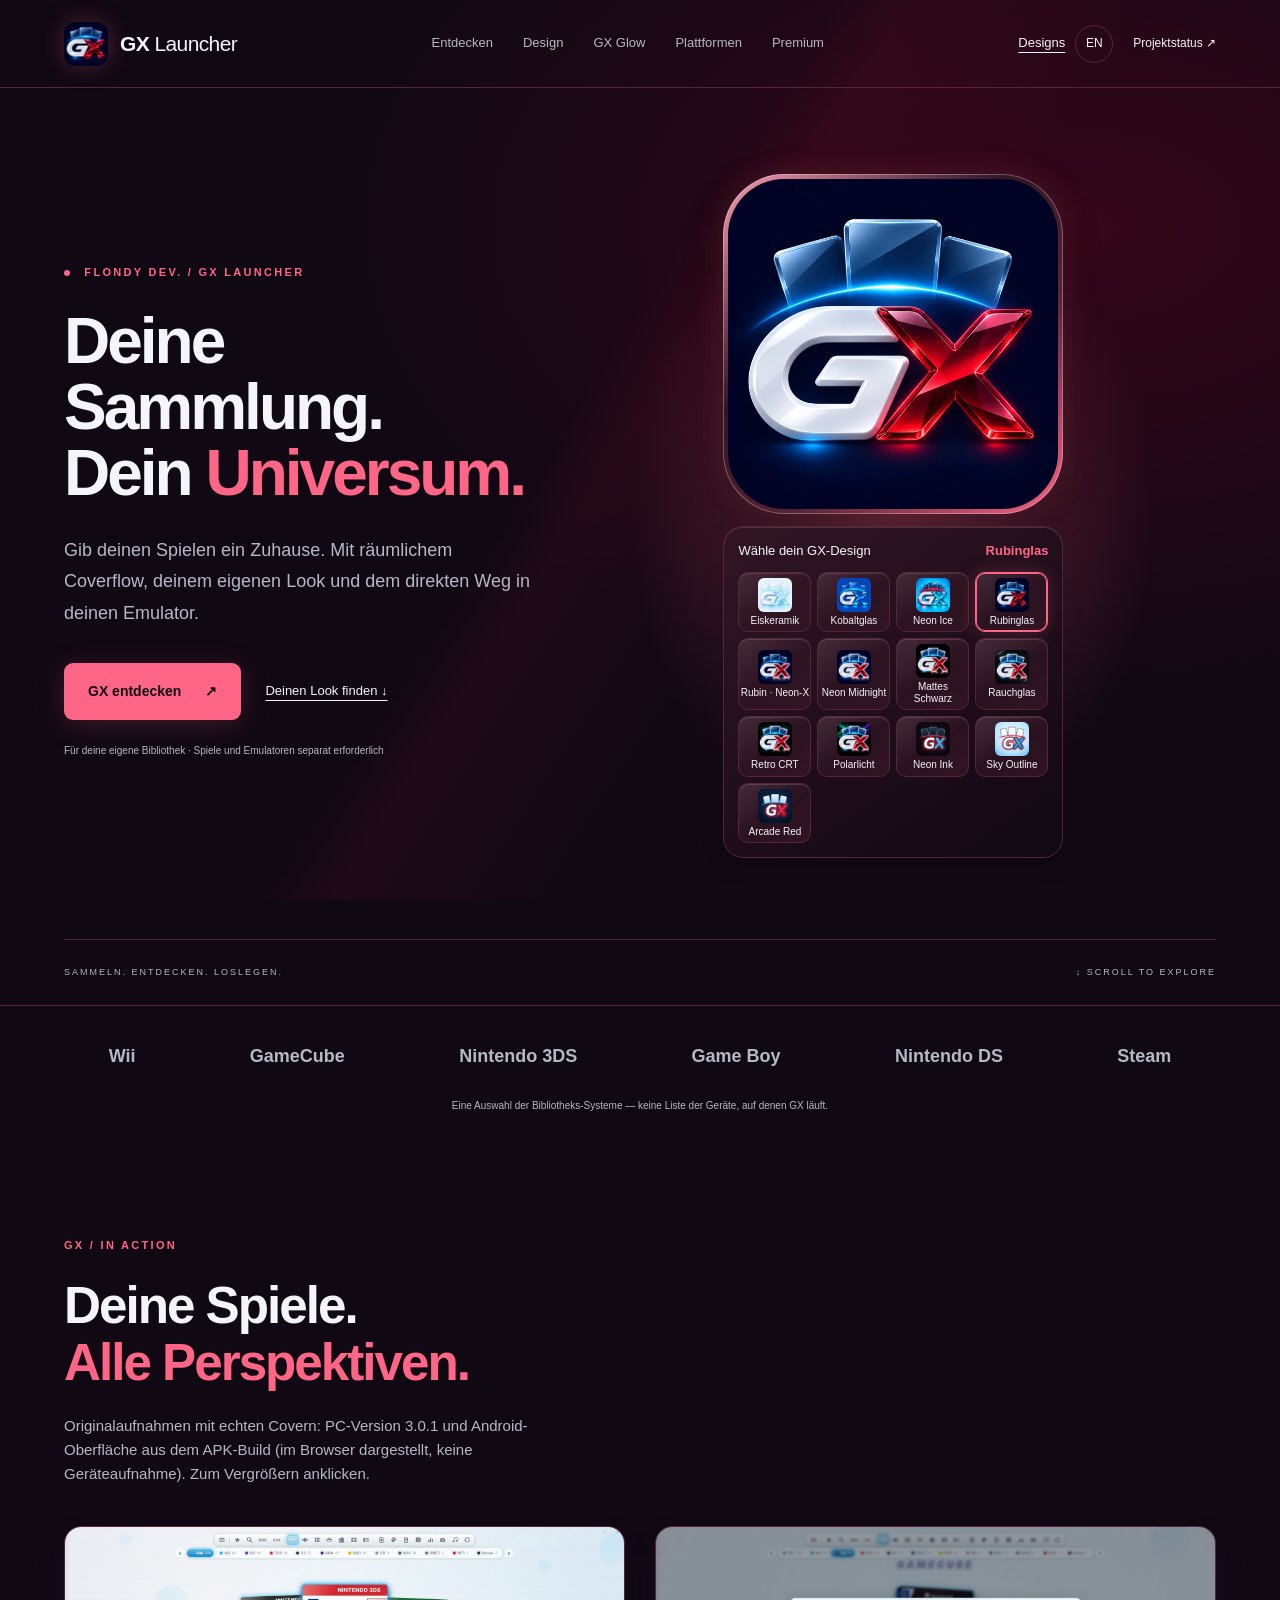
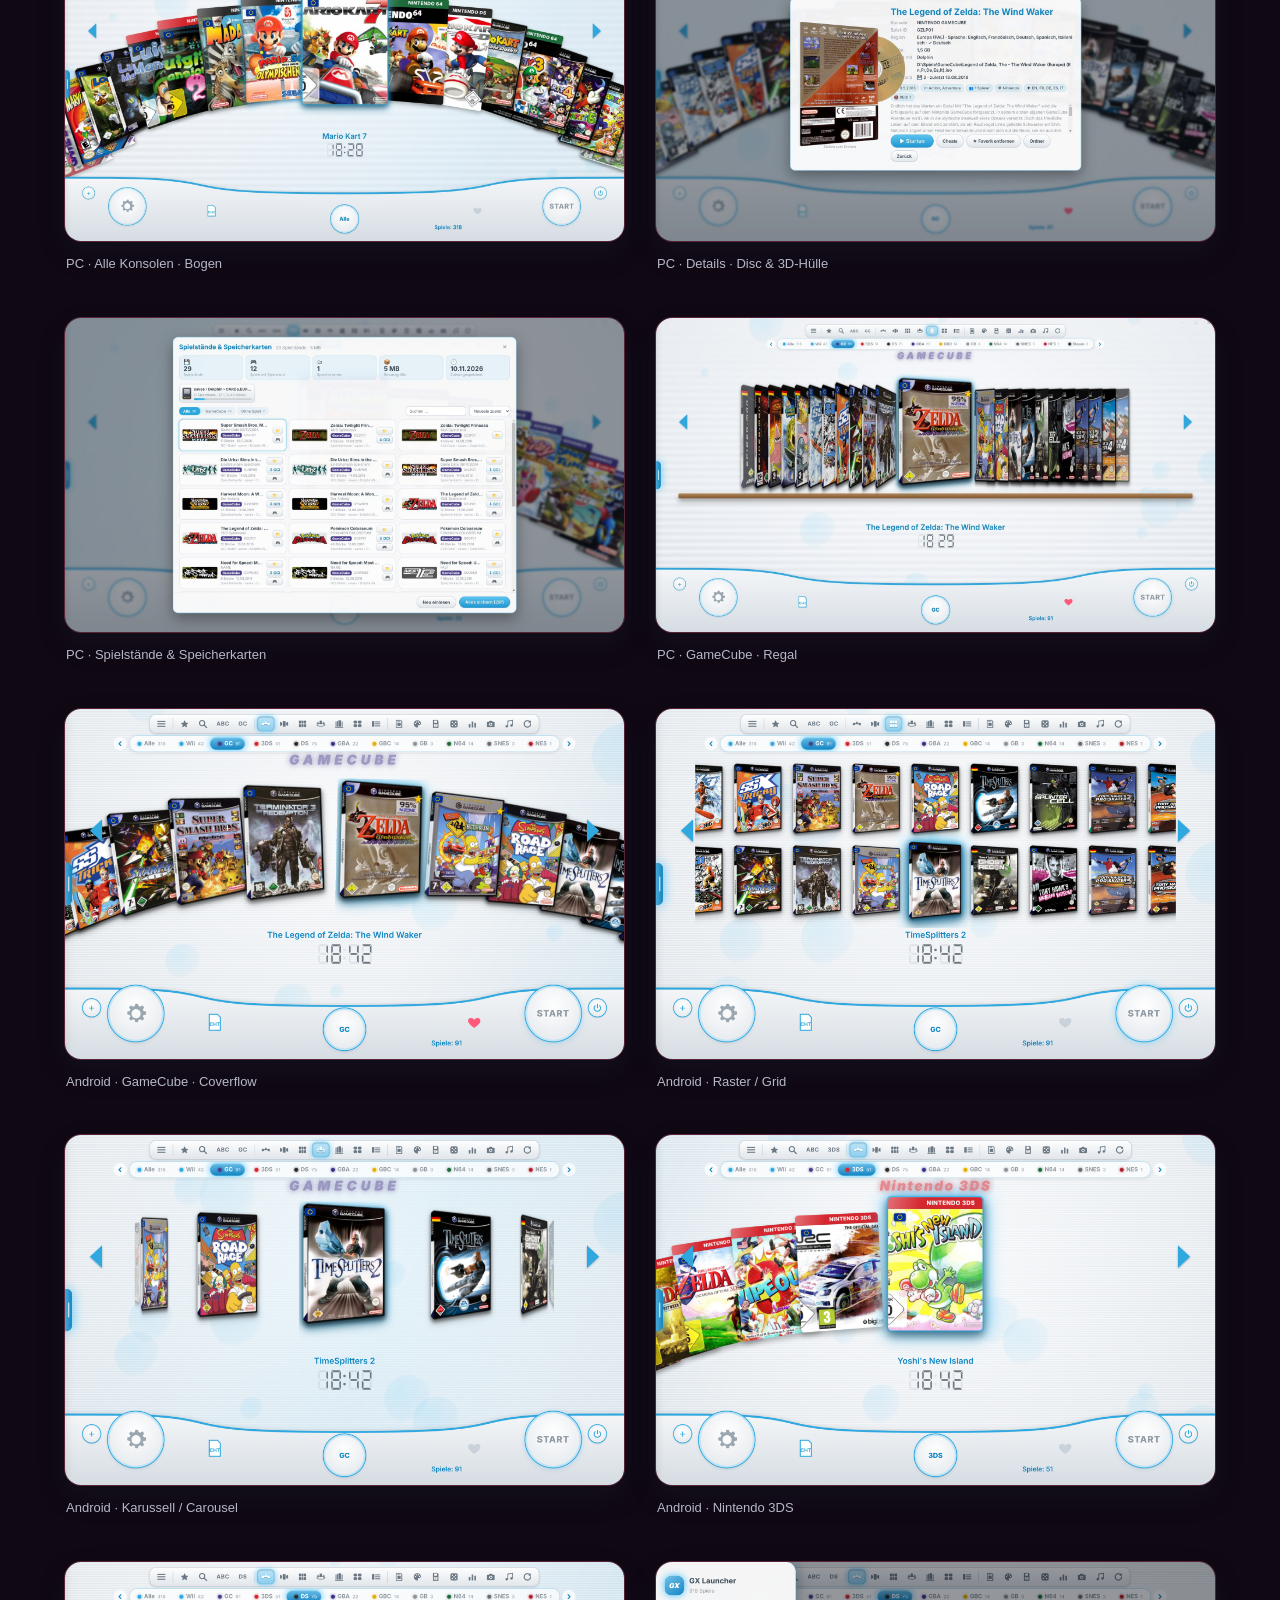
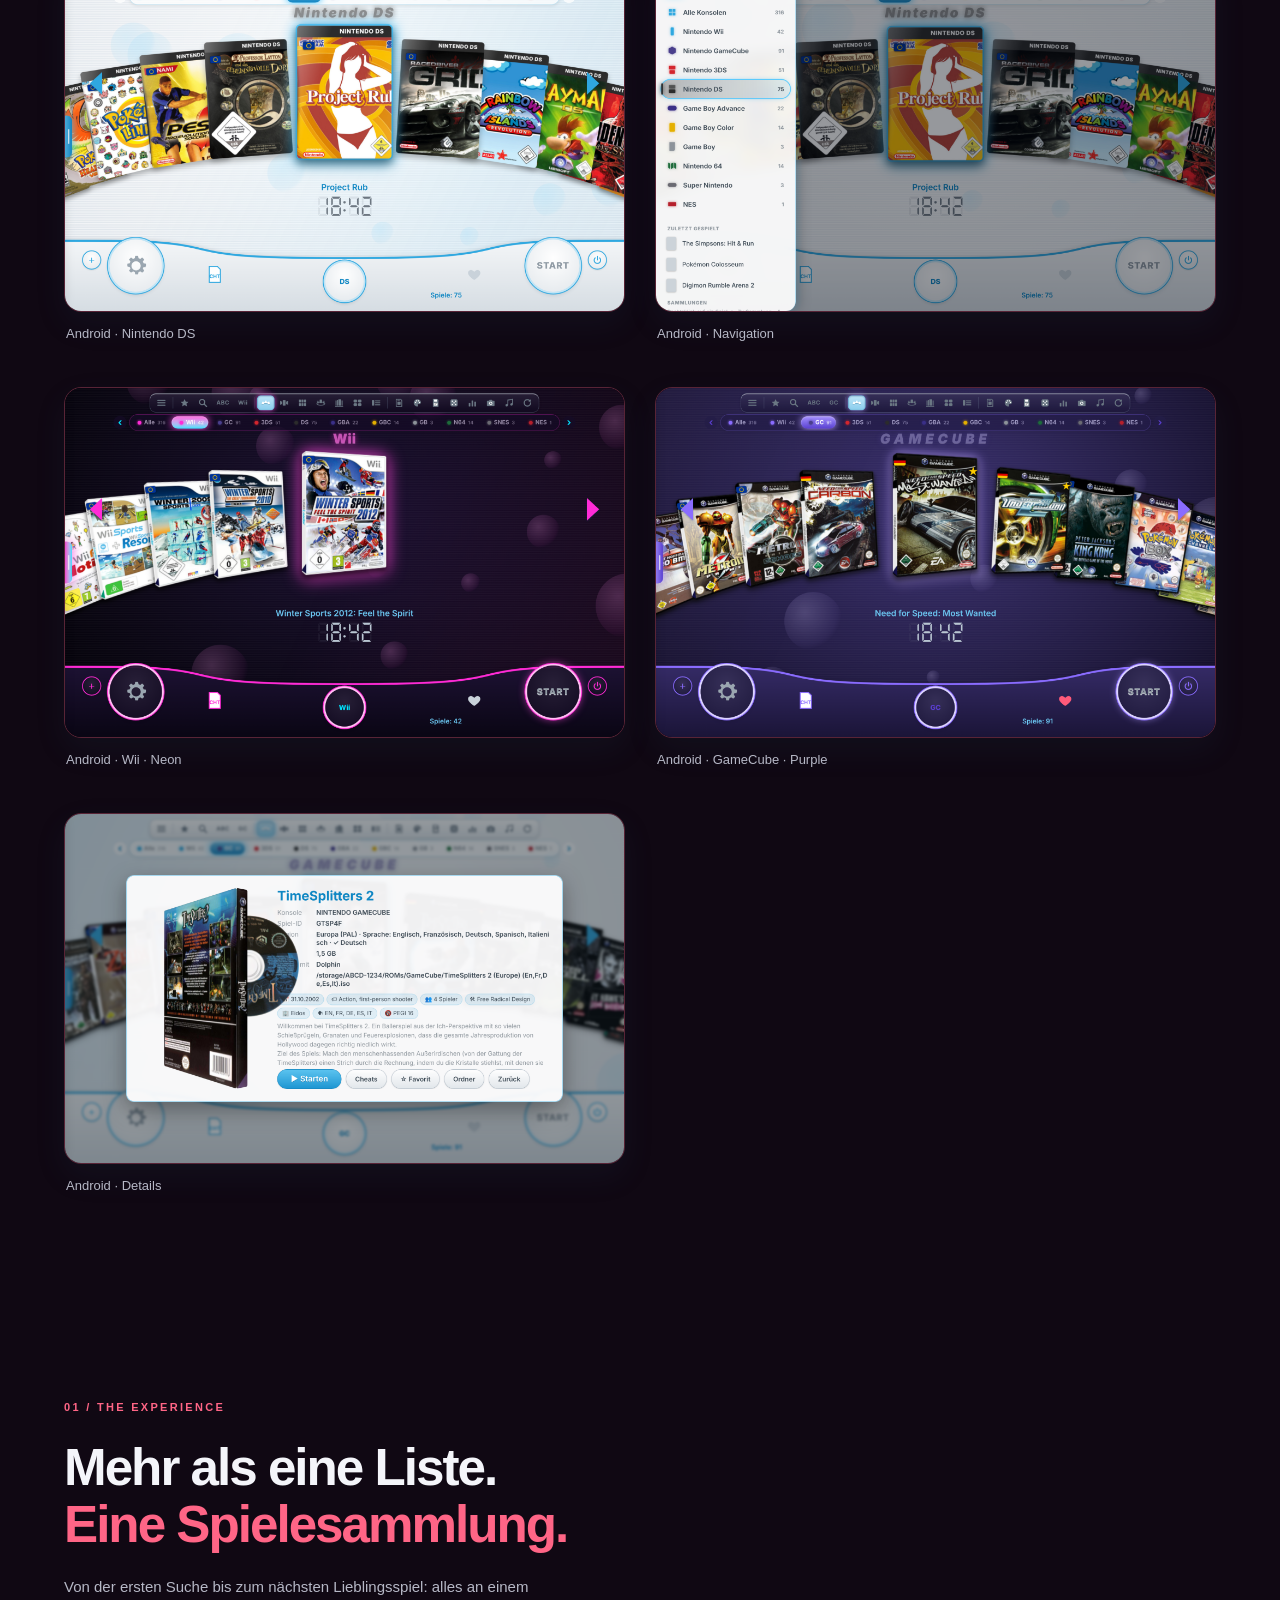
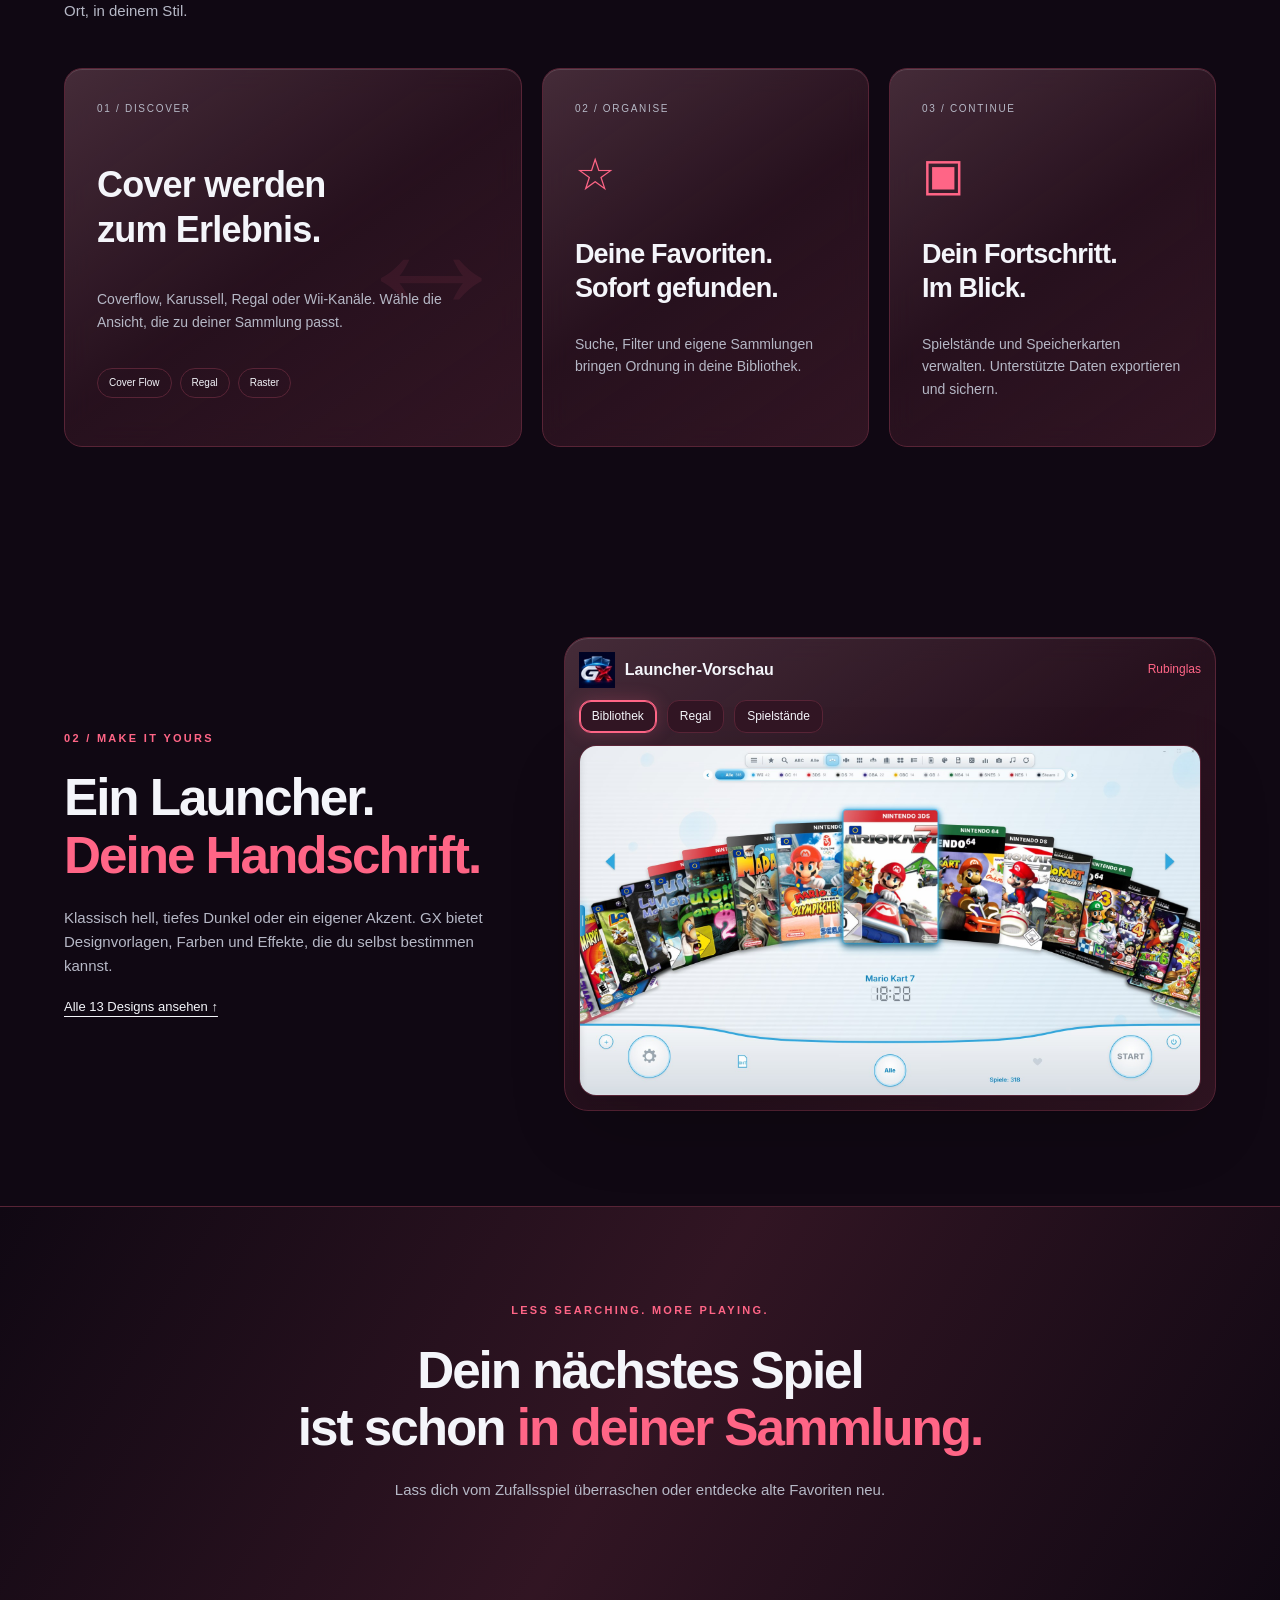
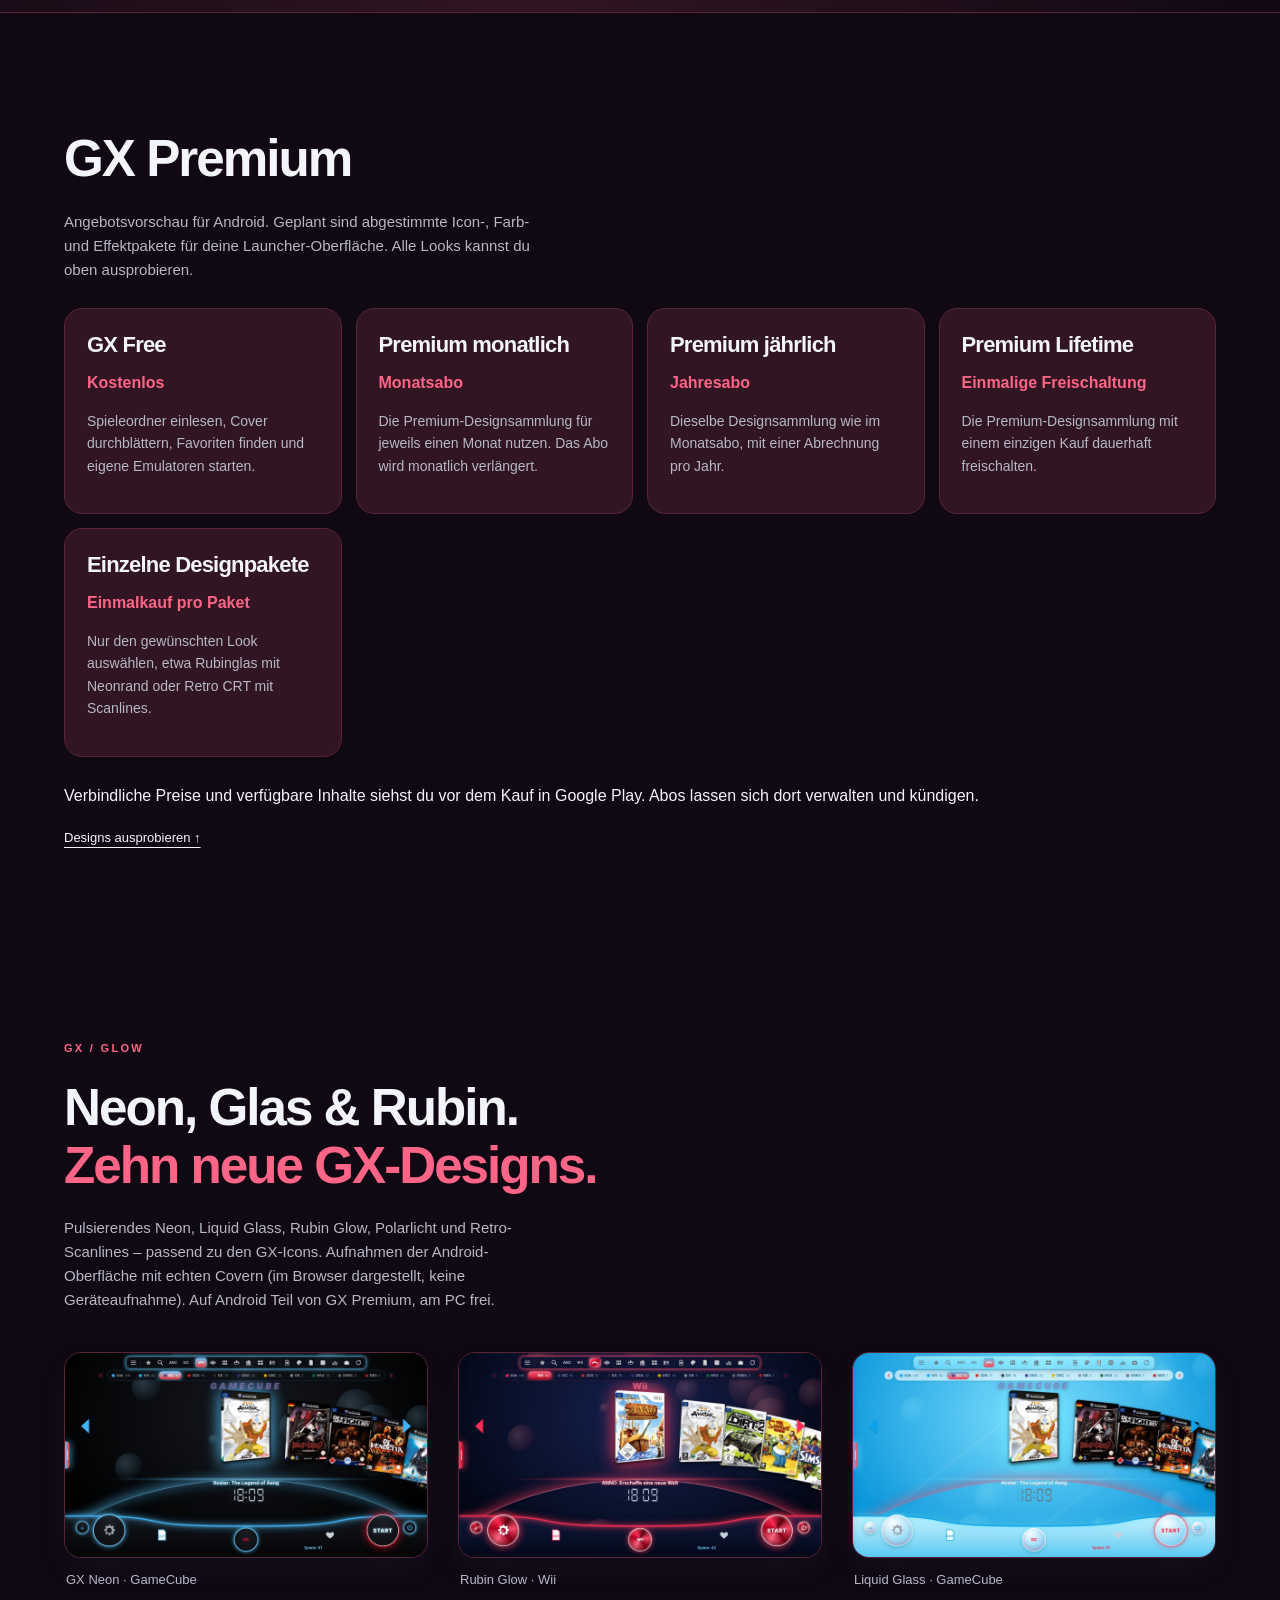
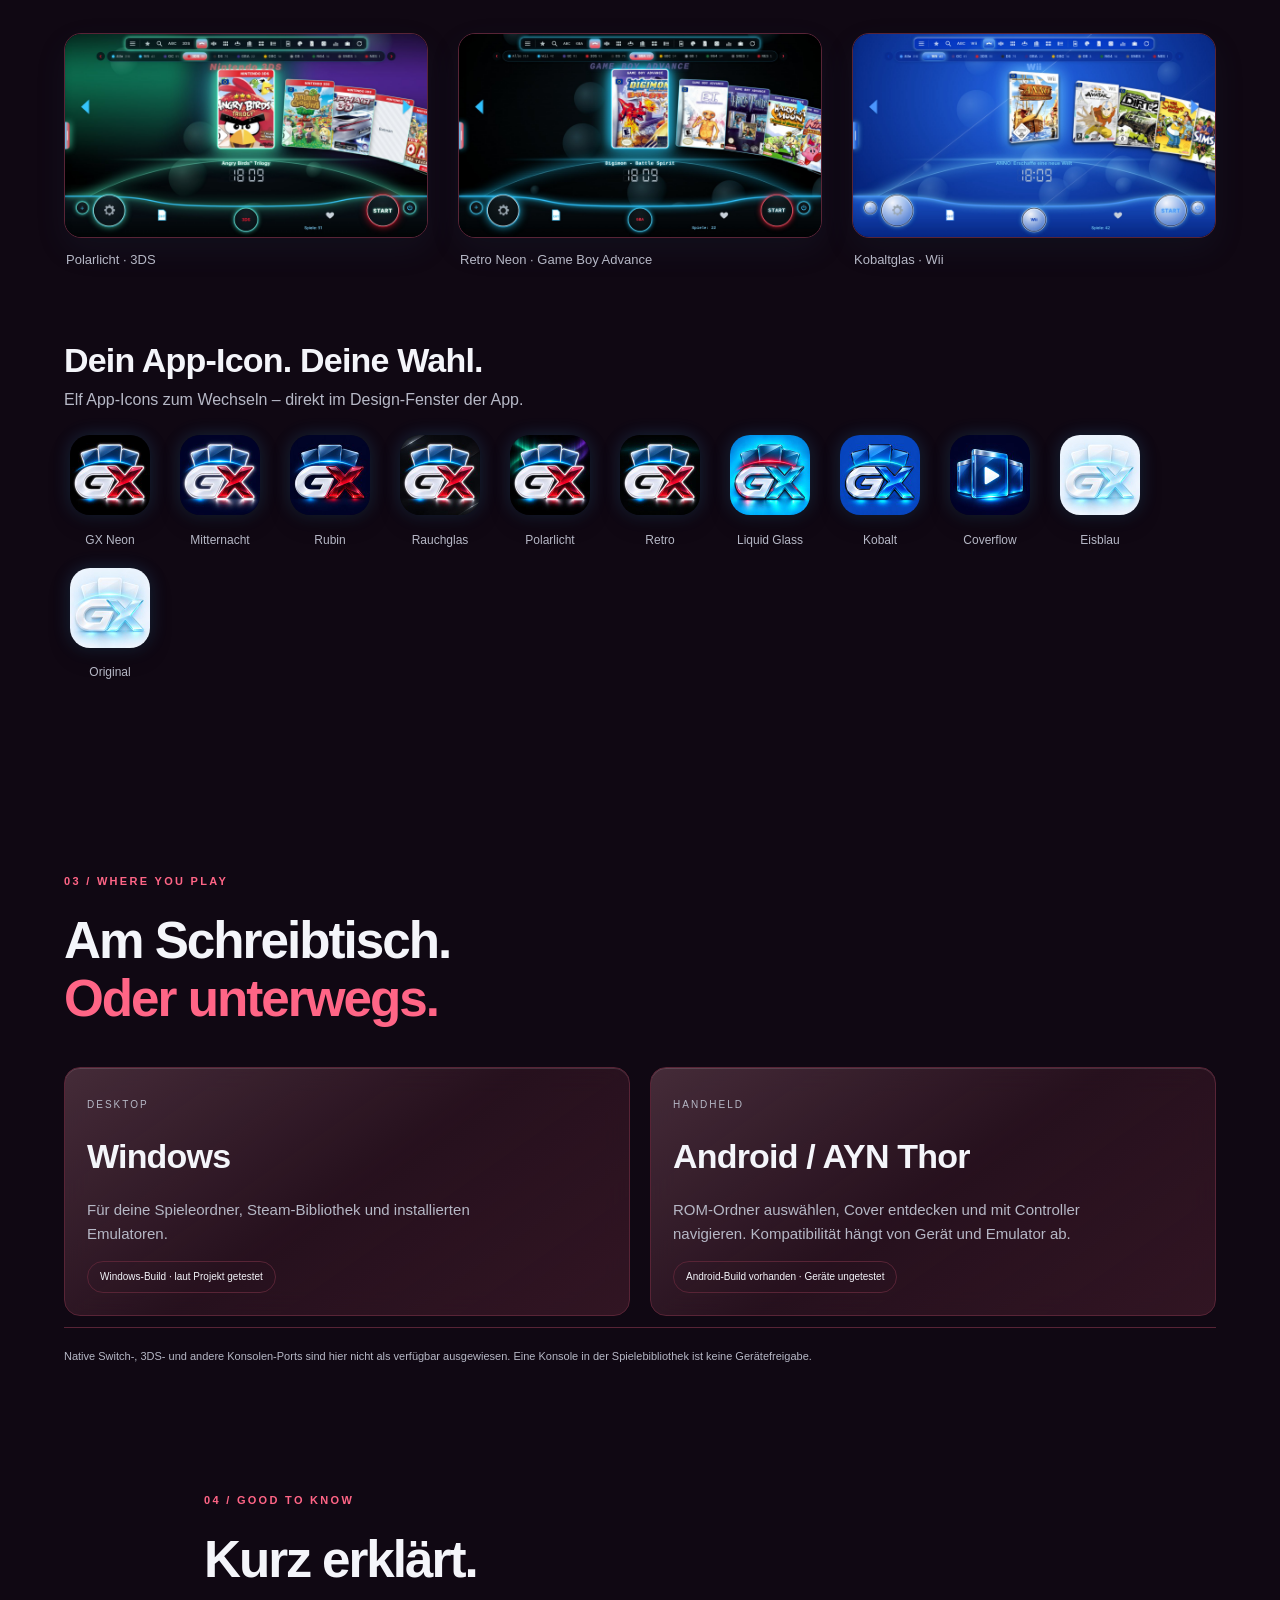
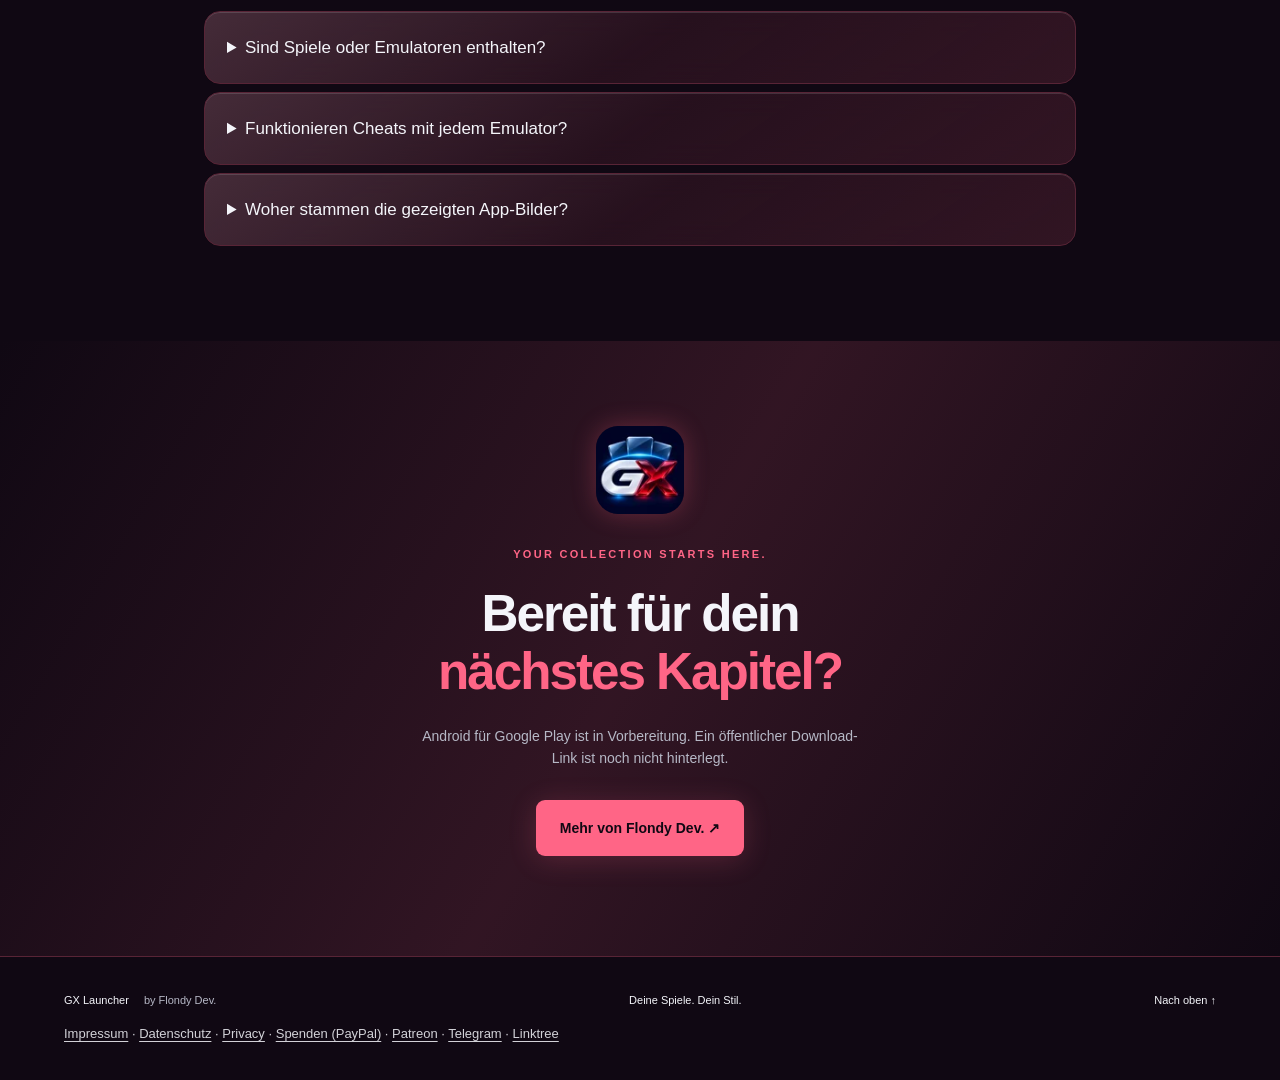
==== commit 394abfee: "GX Glow: neues Haupt-Icon GX Neon, Abschnitt mit 10 GX-Designs (6 Aufnahmen mit echten Covern) und 1" ====
--- a/index.html
+++ b/index.html
@@ -1,11 +1,11 @@
 <!doctype html><html lang="de"><head><meta charset="UTF-8"><meta name="viewport" content="width=device-width,initial-scale=1"><meta name="theme-color" content="#f5fbff"><link rel="canonical" href="https://marcel-2025.github.io/GX-Landingpage/"><meta property="og:type" content="website"><meta property="og:url" content="https://marcel-2025.github.io/GX-Landingpage/"><meta property="og:title" content="GX Launcher – Deine Sammlung. Dein Universum."><meta property="og:description" content="Deine Spielebibliothek mit Coverflow, Themes und Emulator-Start. Spiele und Emulatoren separat erforderlich."><meta property="og:image" content="https://marcel-2025.github.io/GX-Landingpage/assets/gx-icon.png"><meta name="description" content="GX Launcher – deine persönliche Spielebibliothek mit Coverflow, Themes und Emulator-Anbindung."><title>GX Launcher — Deine Sammlung. Dein Universum.</title><link rel="icon" href="assets/themes/ruby-thumb.webp"><link rel="stylesheet" href="style.css"><link rel="stylesheet" href="themes.css"></head><body class="gx-skin" data-fx="ruby">
-<header><a class="brand" href="#"><img data-brand-icon src="assets/themes/ruby.webp" alt=""><span>GX <b>Launcher</b></span></a><nav><a href="#gallery" data-de="Entdecken" data-en="Explore">Entdecken</a><a href="#design" data-de="Design" data-en="Design">Design</a><a href="#platforms" data-de="Plattformen" data-en="Platforms">Plattformen</a><a href="#premium">Premium</a></nav><div class="controls"><a class="theme-shortcut" href="#looks" data-de="Designs" data-en="Themes">Designs</a><button id="language" aria-label="Switch language">EN</button><a class="small-cta" href="#access" data-de="Projektstatus ↗" data-en="Project status ↗">Projektstatus ↗</a></div></header>
+<header><a class="brand" href="#"><img data-brand-icon src="assets/themes/ruby.webp" alt=""><span>GX <b>Launcher</b></span></a><nav><a href="#gallery" data-de="Entdecken" data-en="Explore">Entdecken</a><a href="#design" data-de="Design" data-en="Design">Design</a><a href="#glow" data-de="GX Glow" data-en="GX Glow">GX Glow</a><a href="#platforms" data-de="Plattformen" data-en="Platforms">Plattformen</a><a href="#premium">Premium</a></nav><div class="controls"><a class="theme-shortcut" href="#looks" data-de="Designs" data-en="Themes">Designs</a><button id="language" aria-label="Switch language">EN</button><a class="small-cta" href="#access" data-de="Projektstatus ↗" data-en="Project status ↗">Projektstatus ↗</a></div></header>
 <main><section class="hero"><div class="hero-copy"><div class="eyebrow"><span></span> FLONDY DEV. / GX LAUNCHER</div><h1 data-de="Deine Sammlung.<br>Dein <em>Universum.</em>" data-en="Your collection.<br>Your <em>universe.</em>">Deine Sammlung.<br>Dein <em>Universum.</em></h1><p class="lead" data-de="Gib deinen Spielen ein Zuhause. Mit räumlichem Coverflow, deinem eigenen Look und dem direkten Weg in deinen Emulator." data-en="Give your games a home. With dimensional coverflow, your own look and a direct route to your emulator.">Gib deinen Spielen ein Zuhause. Mit räumlichem Coverflow, deinem eigenen Look und dem direkten Weg in deinen Emulator.</p><div class="actions"><a class="button" href="#features" data-de="GX entdecken <span>↗</span>" data-en="Explore GX <span>↗</span>">GX entdecken <span>↗</span></a><a class="text-link" href="#looks" data-de="Deinen Look finden ↓" data-en="Find your look ↓">Deinen Look finden ↓</a></div><p class="micro" data-de="Für deine eigene Bibliothek · Spiele und Emulatoren separat erforderlich" data-en="For your own library · Games and emulators required separately">Für deine eigene Bibliothek · Spiele und Emulatoren separat erforderlich</p></div><div class="hero-art icon-stage"><div class="icon-frame"><img id="showcase-icon" data-brand-icon src="assets/themes/ruby.webp" width="640" height="640" alt="GX"></div><section id="looks" class="design-palette" aria-labelledby="looks-heading"><div class="palette-heading"><span id="looks-heading" data-de="Wähle dein GX-Design" data-en="Choose your GX theme">Wähle dein GX-Design</span><strong data-current>Rubinglas</strong></div><div class="look-options"><button type="button" class="look-choice" data-look="ice" aria-pressed="false"><img src="assets/themes/ice-thumb.webp" alt="" width="48" height="48"><span data-de="Eiskeramik" data-en="Ice Ceramic">Eiskeramik</span></button><button type="button" class="look-choice" data-look="cobalt" aria-pressed="false"><img src="assets/themes/cobalt-thumb.webp" alt="" width="48" height="48"><span data-de="Kobaltglas" data-en="Cobalt Glass">Kobaltglas</span></button><button type="button" class="look-choice" data-look="laser" aria-pressed="false"><img src="assets/themes/laser-thumb.webp" alt="" width="48" height="48"><span data-de="Neon Ice" data-en="Neon Ice">Neon Ice</span></button><button type="button" class="look-choice" data-look="ruby" aria-pressed="true"><img src="assets/themes/ruby-thumb.webp" alt="" width="48" height="48"><span data-de="Rubinglas" data-en="Ruby Glass">Rubinglas</span></button><button type="button" class="look-choice" data-look="rim" aria-pressed="false"><img src="assets/themes/rim-thumb.webp" alt="" width="48" height="48"><span data-de="Rubin · Neon-X" data-en="Ruby · Neon X">Rubin · Neon-X</span></button><button type="button" class="look-choice" data-look="neon" aria-pressed="false"><img src="assets/themes/neon-thumb.webp" alt="" width="48" height="48"><span data-de="Neon Midnight" data-en="Neon Midnight">Neon Midnight</span></button><button type="button" class="look-choice" data-look="black" aria-pressed="false"><img src="assets/themes/black-thumb.webp" alt="" width="48" height="48"><span data-de="Mattes Schwarz" data-en="Matte Black">Mattes Schwarz</span></button><button type="button" class="look-choice" data-look="smoke" aria-pressed="false"><img src="assets/themes/smoke-thumb.webp" alt="" width="48" height="48"><span data-de="Rauchglas" data-en="Smoked Glass">Rauchglas</span></button><button type="button" class="look-choice" data-look="crt" aria-pressed="false"><img src="assets/themes/crt-thumb.webp" alt="" width="48" height="48"><span data-de="Retro CRT" data-en="Retro CRT">Retro CRT</span></button><button type="button" class="look-choice" data-look="aurora" aria-pressed="false"><img src="assets/themes/aurora-thumb.webp" alt="" width="48" height="48"><span data-de="Polarlicht" data-en="Aurora">Polarlicht</span></button><button type="button" class="look-choice" data-look="ink" aria-pressed="false"><img src="assets/themes/ink-thumb.webp" alt="" width="48" height="48"><span data-de="Neon Ink" data-en="Neon Ink">Neon Ink</span></button><button type="button" class="look-choice" data-look="sky" aria-pressed="false"><img src="assets/themes/sky-thumb.webp" alt="" width="48" height="48"><span data-de="Sky Outline" data-en="Sky Outline">Sky Outline</span></button><button type="button" class="look-choice" data-look="arcade" aria-pressed="false"><img src="assets/themes/arcade-thumb.webp" alt="" width="48" height="48"><span data-de="Arcade Red" data-en="Arcade Red">Arcade Red</span></button></div></section></div><div class="hero-bottom"><span data-de="SAMMELN. ENTDECKEN. LOSLEGEN." data-en="COLLECT. DISCOVER. PLAY.">SAMMELN. ENTDECKEN. LOSLEGEN.</span><span>↓ SCROLL TO EXPLORE</span></div></section>
 <div class="system-strip"><span>Wii</span><span>GameCube</span><span>Nintendo 3DS</span><span>Game Boy</span><span>Nintendo DS</span><span>Steam</span></div><p class="strip-note" data-de="Eine Auswahl der Bibliotheks-Systeme — keine Liste der Geräte, auf denen GX läuft." data-en="Selected library systems — not a list of devices that run GX.">Eine Auswahl der Bibliotheks-Systeme — keine Liste der Geräte, auf denen GX läuft.</p>
 <section id="gallery" class="section"><div class="section-head"><span class="eyebrow">GX / IN ACTION</span><h2 data-de="Deine Spiele.<br><em>Alle Perspektiven.</em>" data-en="Your games.<br><em>Every perspective.</em>">Deine Spiele.<br><em>Alle Perspektiven.</em></h2><p data-de="Originalaufnahmen mit echten Covern: PC-Version 3.0.1 und Android-Oberfläche aus dem APK-Build (im Browser dargestellt, keine Geräteaufnahme). Zum Vergrößern anklicken." data-en="Original captures with real covers: PC version 3.0.1 and the Android UI from the APK build (rendered in a browser, not a device recording). Click to enlarge.">Originalaufnahmen mit echten Covern: PC-Version 3.0.1 und Android-Oberfläche aus dem APK-Build (im Browser dargestellt, keine Geräteaufnahme). Zum Vergrößern anklicken.</p></div><div class="gallery"><figure><button class="zoom" data-image="assets/pc_alle_konsolen.jpg" aria-label="PC · Alle Konsolen · Bogen"><img src="assets/pc_alle_konsolen.jpg" alt="GX Launcher PC-Version · Alle Konsolen · Bogen" loading="lazy" width="1920" height="1080"></button><figcaption>PC · Alle Konsolen · Bogen</figcaption></figure><figure><button class="zoom" data-image="assets/pc_details_wind_waker.jpg" aria-label="PC · Details · Disc & 3D-Hülle"><img src="assets/pc_details_wind_waker.jpg" alt="GX Launcher PC-Version · Details · Disc & 3D-Hülle" loading="lazy" width="1920" height="1080"></button><figcaption>PC · Details · Disc & 3D-Hülle</figcaption></figure><figure><button class="zoom" data-image="assets/pc_spielstaende.jpg" aria-label="PC · Spielstände & Speicherkarten"><img src="assets/pc_spielstaende.jpg" alt="GX Launcher PC-Version · Spielstände & Speicherkarten" loading="lazy" width="1920" height="1080"></button><figcaption>PC · Spielstände & Speicherkarten</figcaption></figure><figure><button class="zoom" data-image="assets/pc_regal_gamecube.jpg" aria-label="PC · GameCube · Regal"><img src="assets/pc_regal_gamecube.jpg" alt="GX Launcher PC-Version · GameCube · Regal" loading="lazy" width="1920" height="1080"></button><figcaption>PC · GameCube · Regal</figcaption></figure><figure><button class="zoom" data-image="assets/01_coverflow_gc.png" aria-label="GameCube · Coverflow"><img src="assets/01_coverflow_gc.png" alt="GX Launcher · GameCube · Coverflow" loading="lazy" width="2048" height="1280"></button><figcaption>Android · GameCube · Coverflow</figcaption></figure><figure><button class="zoom" data-image="assets/04_raster.png" aria-label="Raster / Grid"><img src="assets/04_raster.png" alt="GX Launcher · Raster / Grid" loading="lazy" width="2048" height="1280"></button><figcaption>Android · Raster / Grid</figcaption></figure><figure><button class="zoom" data-image="assets/05_karussell.png" aria-label="Karussell / Carousel"><img src="assets/05_karussell.png" alt="GX Launcher · Karussell / Carousel" loading="lazy" width="2048" height="1280"></button><figcaption>Android · Karussell / Carousel</figcaption></figure><figure><button class="zoom" data-image="assets/06_coverflow_3ds.png" aria-label="Nintendo 3DS"><img src="assets/06_coverflow_3ds.png" alt="GX Launcher · Nintendo 3DS" loading="lazy" width="2048" height="1280"></button><figcaption>Android · Nintendo 3DS</figcaption></figure><figure><button class="zoom" data-image="assets/07_coverflow_ds.png" aria-label="Nintendo DS"><img src="assets/07_coverflow_ds.png" alt="GX Launcher · Nintendo DS" loading="lazy" width="2048" height="1280"></button><figcaption>Android · Nintendo DS</figcaption></figure><figure><button class="zoom" data-image="assets/08_seitenleiste.png" aria-label="Navigation"><img src="assets/08_seitenleiste.png" alt="GX Launcher · Navigation" loading="lazy" width="2048" height="1280"></button><figcaption>Android · Navigation</figcaption></figure><figure><button class="zoom" data-image="assets/09_theme_neon_wii.png" aria-label="Wii · Neon"><img src="assets/09_theme_neon_wii.png" alt="GX Launcher · Wii · Neon" loading="lazy" width="2048" height="1280"></button><figcaption>Android · Wii · Neon</figcaption></figure><figure><button class="zoom" data-image="assets/10_theme_gc.png" aria-label="GameCube · Purple"><img src="assets/10_theme_gc.png" alt="GX Launcher · GameCube · Purple" loading="lazy" width="2048" height="1280"></button><figcaption>Android · GameCube · Purple</figcaption></figure><figure><button class="zoom" data-image="assets/03_details.png" aria-label="Details"><img src="assets/03_details.png" alt="GX Launcher · Details" loading="lazy" width="2048" height="1280"></button><figcaption>Android · Details</figcaption></figure></div></section><section id="features" class="section"><div class="section-head"><span class="eyebrow">01 / THE EXPERIENCE</span><h2 data-de="Mehr als eine Liste.<br><em>Eine Spielesammlung.</em>" data-en="More than a list.<br><em>A game collection.</em>">Mehr als eine Liste.<br><em>Eine Spielesammlung.</em></h2><p data-de="Von der ersten Suche bis zum nächsten Lieblingsspiel: alles an einem Ort, in deinem Stil." data-en="From your first search to your next favourite game: one place, your style.">Von der ersten Suche bis zum nächsten Lieblingsspiel: alles an einem Ort, in deinem Stil.</p></div><div class="feature-grid"><article class="feature large"><div class="number">01 / DISCOVER</div><h3 data-de="Cover werden<br>zum Erlebnis." data-en="Make your covers<br>an experience.">Cover werden<br>zum Erlebnis.</h3><p data-de="Coverflow, Karussell, Regal oder Wii-Kanäle. Wähle die Ansicht, die zu deiner Sammlung passt." data-en="Coverflow, carousel, shelf or Wii channels. Choose the view that suits your collection.">Coverflow, Karussell, Regal oder Wii-Kanäle. Wähle die Ansicht, die zu deiner Sammlung passt.</p><div class="view-tags"><span>Cover Flow</span><span data-de="Regal" data-en="Shelf">Regal</span><span data-de="Raster" data-en="Grid">Raster</span></div><div class="abstract-mark" aria-hidden="true">↔</div></article><article class="feature"><div class="number">02 / ORGANISE</div><div class="glyph">☆</div><h3 data-de="Deine Favoriten.<br>Sofort gefunden." data-en="Your favourites.<br>Ready to find.">Deine Favoriten.<br>Sofort gefunden.</h3><p data-de="Suche, Filter und eigene Sammlungen bringen Ordnung in deine Bibliothek." data-en="Search, filters and custom collections keep your library organised.">Suche, Filter und eigene Sammlungen bringen Ordnung in deine Bibliothek.</p></article><article class="feature"><div class="number">03 / CONTINUE</div><div class="glyph">▣</div><h3 data-de="Dein Fortschritt.<br>Im Blick." data-en="Your progress.<br>In view.">Dein Fortschritt.<br>Im Blick.</h3><p data-de="Spielstände und Speicherkarten verwalten. Unterstützte Daten exportieren und sichern." data-en="Manage saves and memory cards. Export and back up supported data.">Spielstände und Speicherkarten verwalten. Unterstützte Daten exportieren und sichern.</p></article></div></section>
 <section id="design" class="section design-section"><div class="design-copy"><span class="eyebrow">02 / MAKE IT YOURS</span><h2 data-de="Ein Launcher.<br><em>Deine Handschrift.</em>" data-en="One launcher.<br><em>Your signature.</em>">Ein Launcher.<br><em>Deine Handschrift.</em></h2><p data-de="Klassisch hell, tiefes Dunkel oder ein eigener Akzent. GX bietet Designvorlagen, Farben und Effekte, die du selbst bestimmen kannst." data-en="Classic light, deep dark or your own accent. GX offers themes, colours and effects you can make your own.">Klassisch hell, tiefes Dunkel oder ein eigener Akzent. GX bietet Designvorlagen, Farben und Effekte, die du selbst bestimmen kannst.</p><a class="text-link" href="#looks" data-de="Alle 13 Designs ansehen ↑" data-en="Explore all 13 themes ↑">Alle 13 Designs ansehen ↑</a></div><div class="preview-shell"><div class="preview-head"><img data-brand-icon src="assets/themes/ruby.webp" width="36" height="36" alt=""><strong data-de="Launcher-Vorschau" data-en="Launcher preview">Launcher-Vorschau</strong><span data-current>Rubinglas</span></div><div class="preview-tabs"><button data-preview="0" aria-pressed="true" data-de="Bibliothek" data-en="Library">Bibliothek</button><button data-preview="1" aria-pressed="false" data-de="Regal" data-en="Shelf">Regal</button><button data-preview="2" aria-pressed="false" data-de="Spielstände" data-en="Saves">Spielstände</button></div><button class="zoom preview-image" data-image="assets/pc_alle_konsolen.jpg"><img src="assets/pc_alle_konsolen.jpg" width="1920" height="1080" alt="GX Launcher · Coverflow"></button></div></section>
 <section class="quote-section"><span class="eyebrow">LESS SEARCHING. MORE PLAYING.</span><h2 data-de="Dein nächstes Spiel<br>ist schon <em>in deiner Sammlung.</em>" data-en="Your next game<br>is already <em>in your collection.</em>">Dein nächstes Spiel<br>ist schon <em>in deiner Sammlung.</em></h2><p data-de="Lass dich vom Zufallsspiel überraschen oder entdecke alte Favoriten neu." data-en="Let the random game picker surprise you, or rediscover an old favourite.">Lass dich vom Zufallsspiel überraschen oder entdecke alte Favoriten neu.</p></section>
-<section id="premium" class="section"><div class="section-head"><h2 data-de="GX Premium" data-en="GX Premium">GX Premium</h2><p data-de="Angebotsvorschau für Android. Geplant sind abgestimmte Icon-, Farb- und Effektpakete für deine Launcher-Oberfläche. Alle Looks kannst du oben ausprobieren." data-en="Android offer preview. Planned packs pair icons, colours and effects for your launcher interface. Try every look above.">Angebotsvorschau für Android. Geplant sind abgestimmte Icon-, Farb- und Effektpakete für deine Launcher-Oberfläche. Alle Looks kannst du oben ausprobieren.</p></div><div class="price-grid"><article><h3 data-de="GX Free" data-en="GX Free">GX Free</h3><strong data-de="Kostenlos" data-en="Free">Kostenlos</strong><p data-de="Spieleordner einlesen, Cover durchblättern, Favoriten finden und eigene Emulatoren starten." data-en="Scan game folders, browse cover art, find favourites and launch your own emulators.">Spieleordner einlesen, Cover durchblättern, Favoriten finden und eigene Emulatoren starten.</p></article><article><h3 data-de="Premium monatlich" data-en="Monthly Premium">Premium monatlich</h3><strong data-de="Monatsabo" data-en="Monthly subscription">Monatsabo</strong><p data-de="Die Premium-Designsammlung für jeweils einen Monat nutzen. Das Abo wird monatlich verlängert." data-en="Use the premium design collection one month at a time. The subscription renews monthly.">Die Premium-Designsammlung für jeweils einen Monat nutzen. Das Abo wird monatlich verlängert.</p></article><article><h3 data-de="Premium jährlich" data-en="Annual Premium">Premium jährlich</h3><strong data-de="Jahresabo" data-en="Annual subscription">Jahresabo</strong><p data-de="Dieselbe Designsammlung wie im Monatsabo, mit einer Abrechnung pro Jahr." data-en="Get the same design collection as the monthly plan, billed once a year.">Dieselbe Designsammlung wie im Monatsabo, mit einer Abrechnung pro Jahr.</p></article><article><h3 data-de="Premium Lifetime" data-en="Premium Lifetime">Premium Lifetime</h3><strong data-de="Einmalige Freischaltung" data-en="One-time unlock">Einmalige Freischaltung</strong><p data-de="Die Premium-Designsammlung mit einem einzigen Kauf dauerhaft freischalten." data-en="Permanently unlock the premium design collection with a single purchase.">Die Premium-Designsammlung mit einem einzigen Kauf dauerhaft freischalten.</p></article><article><h3 data-de="Einzelne Designpakete" data-en="Individual design packs">Einzelne Designpakete</h3><strong data-de="Einmalkauf pro Paket" data-en="One-time purchase per pack">Einmalkauf pro Paket</strong><p data-de="Nur den gewünschten Look auswählen, etwa Rubinglas mit Neonrand oder Retro CRT mit Scanlines." data-en="Choose an individual look, such as ruby glass with a neon rim or Retro CRT with scanlines.">Nur den gewünschten Look auswählen, etwa Rubinglas mit Neonrand oder Retro CRT mit Scanlines.</p></article></div><p data-de="Verbindliche Preise und verfügbare Inhalte siehst du vor dem Kauf in Google Play. Abos lassen sich dort verwalten und kündigen." data-en="Google Play shows the final price and available content before purchase. You can manage and cancel subscriptions there.">Verbindliche Preise und verfügbare Inhalte siehst du vor dem Kauf in Google Play. Abos lassen sich dort verwalten und kündigen.</p><a class="text-link" href="#looks" data-de="Designs ausprobieren ↑" data-en="Try the themes ↑">Designs ausprobieren ↑</a></section><section id="platforms" class="section"><div class="section-head"><span class="eyebrow">03 / WHERE YOU PLAY</span><h2 data-de="Am Schreibtisch.<br><em>Oder unterwegs.</em>" data-en="At your desk.<br><em>Or on the go.</em>">Am Schreibtisch.<br><em>Oder unterwegs.</em></h2></div><div class="platform-grid"><article><span class="platform-kicker">DESKTOP</span><h3>Windows</h3><p data-de="Für deine Spieleordner, Steam-Bibliothek und installierten Emulatoren." data-en="For your game folders, Steam library and installed emulators.">Für deine Spieleordner, Steam-Bibliothek und installierten Emulatoren.</p><span class="status" data-de="Windows-Build · laut Projekt getestet" data-en="Windows build · tested per project">Windows-Build · laut Projekt getestet</span></article><article><span class="platform-kicker">HANDHELD</span><h3>Android / AYN Thor</h3><p data-de="ROM-Ordner auswählen, Cover entdecken und mit Controller navigieren. Kompatibilität hängt von Gerät und Emulator ab." data-en="Choose ROM folders, discover covers and navigate by controller. Compatibility depends on the device and emulator.">ROM-Ordner auswählen, Cover entdecken und mit Controller navigieren. Kompatibilität hängt von Gerät und Emulator ab.</p><span class="status" data-de="Android-Build vorhanden · Geräte ungetestet" data-en="Android build exists · devices untested">Android-Build vorhanden · Geräte ungetestet</span></article></div><p class="platform-note" data-de="Native Switch-, 3DS- und andere Konsolen-Ports sind hier nicht als verfügbar ausgewiesen. Eine Konsole in der Spielebibliothek ist keine Gerätefreigabe." data-en="Native Switch, 3DS and other console ports are not listed as available here. A console in the library does not imply device support.">Native Switch-, 3DS- und andere Konsolen-Ports sind hier nicht als verfügbar ausgewiesen. Eine Konsole in der Spielebibliothek ist keine Gerätefreigabe.</p></section>
+<section id="premium" class="section"><div class="section-head"><h2 data-de="GX Premium" data-en="GX Premium">GX Premium</h2><p data-de="Angebotsvorschau für Android. Geplant sind abgestimmte Icon-, Farb- und Effektpakete für deine Launcher-Oberfläche. Alle Looks kannst du oben ausprobieren." data-en="Android offer preview. Planned packs pair icons, colours and effects for your launcher interface. Try every look above.">Angebotsvorschau für Android. Geplant sind abgestimmte Icon-, Farb- und Effektpakete für deine Launcher-Oberfläche. Alle Looks kannst du oben ausprobieren.</p></div><div class="price-grid"><article><h3 data-de="GX Free" data-en="GX Free">GX Free</h3><strong data-de="Kostenlos" data-en="Free">Kostenlos</strong><p data-de="Spieleordner einlesen, Cover durchblättern, Favoriten finden und eigene Emulatoren starten." data-en="Scan game folders, browse cover art, find favourites and launch your own emulators.">Spieleordner einlesen, Cover durchblättern, Favoriten finden und eigene Emulatoren starten.</p></article><article><h3 data-de="Premium monatlich" data-en="Monthly Premium">Premium monatlich</h3><strong data-de="Monatsabo" data-en="Monthly subscription">Monatsabo</strong><p data-de="Die Premium-Designsammlung für jeweils einen Monat nutzen. Das Abo wird monatlich verlängert." data-en="Use the premium design collection one month at a time. The subscription renews monthly.">Die Premium-Designsammlung für jeweils einen Monat nutzen. Das Abo wird monatlich verlängert.</p></article><article><h3 data-de="Premium jährlich" data-en="Annual Premium">Premium jährlich</h3><strong data-de="Jahresabo" data-en="Annual subscription">Jahresabo</strong><p data-de="Dieselbe Designsammlung wie im Monatsabo, mit einer Abrechnung pro Jahr." data-en="Get the same design collection as the monthly plan, billed once a year.">Dieselbe Designsammlung wie im Monatsabo, mit einer Abrechnung pro Jahr.</p></article><article><h3 data-de="Premium Lifetime" data-en="Premium Lifetime">Premium Lifetime</h3><strong data-de="Einmalige Freischaltung" data-en="One-time unlock">Einmalige Freischaltung</strong><p data-de="Die Premium-Designsammlung mit einem einzigen Kauf dauerhaft freischalten." data-en="Permanently unlock the premium design collection with a single purchase.">Die Premium-Designsammlung mit einem einzigen Kauf dauerhaft freischalten.</p></article><article><h3 data-de="Einzelne Designpakete" data-en="Individual design packs">Einzelne Designpakete</h3><strong data-de="Einmalkauf pro Paket" data-en="One-time purchase per pack">Einmalkauf pro Paket</strong><p data-de="Nur den gewünschten Look auswählen, etwa Rubinglas mit Neonrand oder Retro CRT mit Scanlines." data-en="Choose an individual look, such as ruby glass with a neon rim or Retro CRT with scanlines.">Nur den gewünschten Look auswählen, etwa Rubinglas mit Neonrand oder Retro CRT mit Scanlines.</p></article></div><p data-de="Verbindliche Preise und verfügbare Inhalte siehst du vor dem Kauf in Google Play. Abos lassen sich dort verwalten und kündigen." data-en="Google Play shows the final price and available content before purchase. You can manage and cancel subscriptions there.">Verbindliche Preise und verfügbare Inhalte siehst du vor dem Kauf in Google Play. Abos lassen sich dort verwalten und kündigen.</p><a class="text-link" href="#looks" data-de="Designs ausprobieren ↑" data-en="Try the themes ↑">Designs ausprobieren ↑</a></section><section id="glow" class="section glow-section"><div class="section-head"><span class="eyebrow">GX / GLOW</span><h2 data-de="Neon, Glas &amp; Rubin.<br><em>Zehn neue GX-Designs.</em>" data-en="Neon, glass &amp; ruby.<br><em>Ten new GX themes.</em>">Neon, Glas &amp; Rubin.<br><em>Zehn neue GX-Designs.</em></h2><p data-de="Pulsierendes Neon, Liquid Glass, Rubin Glow, Polarlicht und Retro-Scanlines – passend zu den GX-Icons. Aufnahmen der Android-Oberfläche mit echten Covern (im Browser dargestellt, keine Geräteaufnahme). Auf Android Teil von GX Premium, am PC frei." data-en="Pulsing neon, liquid glass, ruby glow, aurora and retro scanlines – matching the GX icons. Captures of the Android UI with real covers (rendered in a browser, not a device recording). Part of GX Premium on Android, free on PC.">Pulsierendes Neon, Liquid Glass, Rubin Glow, Polarlicht und Retro-Scanlines – passend zu den GX-Icons. Aufnahmen der Android-Oberfläche mit echten Covern (im Browser dargestellt, keine Geräteaufnahme). Auf Android Teil von GX Premium, am PC frei.</p></div><div class="gallery"><figure><button class="zoom" data-image="assets/designs/gxneon.jpg" aria-label="GX Neon · GameCube"><img src="assets/designs/gxneon.jpg" alt="GX Launcher · GX Neon · GameCube" loading="lazy" width="1600" height="900"></button><figcaption data-de="GX Neon · GameCube" data-en="GX Neon · GameCube">GX Neon · GameCube</figcaption></figure><figure><button class="zoom" data-image="assets/designs/gxrubin.jpg" aria-label="Rubin Glow · Wii"><img src="assets/designs/gxrubin.jpg" alt="GX Launcher · Rubin Glow · Wii" loading="lazy" width="1600" height="900"></button><figcaption data-de="Rubin Glow · Wii" data-en="Ruby Glow · Wii">Rubin Glow · Wii</figcaption></figure><figure><button class="zoom" data-image="assets/designs/gxglas.jpg" aria-label="Liquid Glass · GameCube"><img src="assets/designs/gxglas.jpg" alt="GX Launcher · Liquid Glass · GameCube" loading="lazy" width="1600" height="900"></button><figcaption data-de="Liquid Glass · GameCube" data-en="Liquid Glass · GameCube">Liquid Glass · GameCube</figcaption></figure><figure><button class="zoom" data-image="assets/designs/gxpolar.jpg" aria-label="Polarlicht · 3DS"><img src="assets/designs/gxpolar.jpg" alt="GX Launcher · Polarlicht · 3DS" loading="lazy" width="1600" height="900"></button><figcaption data-de="Polarlicht · 3DS" data-en="Aurora · 3DS">Polarlicht · 3DS</figcaption></figure><figure><button class="zoom" data-image="assets/designs/gxretro.jpg" aria-label="Retro Neon · Game Boy Advance"><img src="assets/designs/gxretro.jpg" alt="GX Launcher · Retro Neon · Game Boy Advance" loading="lazy" width="1600" height="900"></button><figcaption data-de="Retro Neon · Game Boy Advance" data-en="Retro Neon · Game Boy Advance">Retro Neon · Game Boy Advance</figcaption></figure><figure><button class="zoom" data-image="assets/designs/gxkobalt.jpg" aria-label="Kobaltglas · Wii"><img src="assets/designs/gxkobalt.jpg" alt="GX Launcher · Kobaltglas · Wii" loading="lazy" width="1600" height="900"></button><figcaption data-de="Kobaltglas · Wii" data-en="Cobalt Glass · Wii">Kobaltglas · Wii</figcaption></figure></div><h3 class="icons-title" data-de="Dein App-Icon. Deine Wahl." data-en="Your app icon. Your choice.">Dein App-Icon. Deine Wahl.</h3><p class="icons-note" data-de="Elf App-Icons zum Wechseln – direkt im Design-Fenster der App." data-en="Eleven switchable app icons – right in the app’s design panel.">Elf App-Icons zum Wechseln – direkt im Design-Fenster der App.</p><div class="icon-strip"><figure class="ic"><img src="assets/icons/icon_gxneon.jpg" alt="App-Icon GX Neon" width="80" height="80" loading="lazy"><figcaption>GX Neon</figcaption></figure><figure class="ic"><img src="assets/icons/icon_gxnacht.jpg" alt="App-Icon Mitternacht" width="80" height="80" loading="lazy"><figcaption>Mitternacht</figcaption></figure><figure class="ic"><img src="assets/icons/icon_gxrubin.jpg" alt="App-Icon Rubin" width="80" height="80" loading="lazy"><figcaption>Rubin</figcaption></figure><figure class="ic"><img src="assets/icons/icon_gxrauch.jpg" alt="App-Icon Rauchglas" width="80" height="80" loading="lazy"><figcaption>Rauchglas</figcaption></figure><figure class="ic"><img src="assets/icons/icon_gxpolar.jpg" alt="App-Icon Polarlicht" width="80" height="80" loading="lazy"><figcaption>Polarlicht</figcaption></figure><figure class="ic"><img src="assets/icons/icon_gxretro.jpg" alt="App-Icon Retro" width="80" height="80" loading="lazy"><figcaption>Retro</figcaption></figure><figure class="ic"><img src="assets/icons/icon_gxglas.jpg" alt="App-Icon Liquid Glass" width="80" height="80" loading="lazy"><figcaption>Liquid Glass</figcaption></figure><figure class="ic"><img src="assets/icons/icon_gxkobalt.jpg" alt="App-Icon Kobalt" width="80" height="80" loading="lazy"><figcaption>Kobalt</figcaption></figure><figure class="ic"><img src="assets/icons/icon_gxflow.jpg" alt="App-Icon Coverflow" width="80" height="80" loading="lazy"><figcaption>Coverflow</figcaption></figure><figure class="ic"><img src="assets/icons/icon_gxeis.jpg" alt="App-Icon Eisblau" width="80" height="80" loading="lazy"><figcaption>Eisblau</figcaption></figure><figure class="ic"><img src="assets/icons/icon_gxorig.jpg" alt="App-Icon Original" width="80" height="80" loading="lazy"><figcaption>Original</figcaption></figure></div></section><section id="platforms" class="section"><div class="section-head"><span class="eyebrow">03 / WHERE YOU PLAY</span><h2 data-de="Am Schreibtisch.<br><em>Oder unterwegs.</em>" data-en="At your desk.<br><em>Or on the go.</em>">Am Schreibtisch.<br><em>Oder unterwegs.</em></h2></div><div class="platform-grid"><article><span class="platform-kicker">DESKTOP</span><h3>Windows</h3><p data-de="Für deine Spieleordner, Steam-Bibliothek und installierten Emulatoren." data-en="For your game folders, Steam library and installed emulators.">Für deine Spieleordner, Steam-Bibliothek und installierten Emulatoren.</p><span class="status" data-de="Windows-Build · laut Projekt getestet" data-en="Windows build · tested per project">Windows-Build · laut Projekt getestet</span></article><article><span class="platform-kicker">HANDHELD</span><h3>Android / AYN Thor</h3><p data-de="ROM-Ordner auswählen, Cover entdecken und mit Controller navigieren. Kompatibilität hängt von Gerät und Emulator ab." data-en="Choose ROM folders, discover covers and navigate by controller. Compatibility depends on the device and emulator.">ROM-Ordner auswählen, Cover entdecken und mit Controller navigieren. Kompatibilität hängt von Gerät und Emulator ab.</p><span class="status" data-de="Android-Build vorhanden · Geräte ungetestet" data-en="Android build exists · devices untested">Android-Build vorhanden · Geräte ungetestet</span></article></div><p class="platform-note" data-de="Native Switch-, 3DS- und andere Konsolen-Ports sind hier nicht als verfügbar ausgewiesen. Eine Konsole in der Spielebibliothek ist keine Gerätefreigabe." data-en="Native Switch, 3DS and other console ports are not listed as available here. A console in the library does not imply device support.">Native Switch-, 3DS- und andere Konsolen-Ports sind hier nicht als verfügbar ausgewiesen. Eine Konsole in der Spielebibliothek ist keine Gerätefreigabe.</p></section>
 <section class="section faq"><span class="eyebrow">04 / GOOD TO KNOW</span><h2 data-de="Kurz erklärt." data-en="Good to know.">Kurz erklärt.</h2><details><summary data-de="Sind Spiele oder Emulatoren enthalten?" data-en="Are games or emulators included?">Sind Spiele oder Emulatoren enthalten?</summary><p data-de="Nein. GX Launcher organisiert deine eigene Bibliothek und startet vorhandene Emulatoren. Spiele und Emulatoren sind separat erforderlich." data-en="No. GX Launcher organises your own library and launches existing emulators. Games and emulators are required separately.">Nein. GX Launcher organisiert deine eigene Bibliothek und startet vorhandene Emulatoren. Spiele und Emulatoren sind separat erforderlich.</p></details><details><summary data-de="Funktionieren Cheats mit jedem Emulator?" data-en="Do cheats work with every emulator?">Funktionieren Cheats mit jedem Emulator?</summary><p data-de="Der Umfang ist emulatorabhängig. Die Dokumentation beschreibt automatische Übernahme für Dolphin und Citra/Azahar; andere Integrationen können manuellen Import benötigen." data-en="Support varies by emulator. The documentation describes automatic integration for Dolphin and Citra/Azahar; other integrations may need manual import.">Der Umfang ist emulatorabhängig. Die Dokumentation beschreibt automatische Übernahme für Dolphin und Citra/Azahar; andere Integrationen können manuellen Import benötigen.</p></details><details><summary data-de="Woher stammen die gezeigten App-Bilder?" data-en="Where do the app images come from?">Woher stammen die gezeigten App-Bilder?</summary><p data-de="Die Galerie zeigt die bereitgestellten Originalaufnahmen von GX Launcher mit echten Spielecovern. Das neue Marken-Icon ist separat gestaltet." data-en="The gallery uses the supplied original GX Launcher captures with real game covers. The new brand icon is a separate design.">Die Galerie zeigt die bereitgestellten Originalaufnahmen von GX Launcher mit echten Spielecovern. Das neue Marken-Icon ist separat gestaltet.</p></details></section>
 <section id="access" class="access"><img data-brand-icon src="assets/themes/ruby.webp" alt="GX Launcher Icon" width="88" height="88"><span class="eyebrow">YOUR COLLECTION STARTS HERE.</span><h2 data-de="Bereit für dein<br><em>nächstes Kapitel?</em>" data-en="Ready for your<br><em>next chapter?</em>">Bereit für dein<br><em>nächstes Kapitel?</em></h2><p data-de="Android für Google Play ist in Vorbereitung. Ein öffentlicher Download-Link ist noch nicht hinterlegt." data-en="Android for Google Play is in preparation. A public download link has not yet been added.">Android für Google Play ist in Vorbereitung. Ein öffentlicher Download-Link ist noch nicht hinterlegt.</p><a class="button" href="https://flondy.github.io/app-store/" target="_blank" rel="noopener" data-de="Mehr von Flondy Dev. ↗" data-en="More from Flondy Dev. ↗">Mehr von Flondy Dev. ↗</a></section>
 </main><footer><span>GX Launcher <i>by Flondy Dev.</i></span><span data-de="Deine Spiele. Dein Stil." data-en="Your games. Your style.">Deine Spiele. Dein Stil.</span><a href="#" data-de="Nach oben ↑" data-en="Back to top ↑">Nach oben ↑</a><div class="legal-links"><a href="https://flondy.github.io/app-store/impressum.html">Impressum</a> · <a href="datenschutz.html">Datenschutz</a> · <a href="privacy.html">Privacy</a> · <a href="https://www.paypal.com/paypalme/MSingle72" target="_blank" rel="noopener">Spenden (PayPal)</a> · <a href="https://www.patreon.com/cw/Flondy" target="_blank" rel="noopener">Patreon</a> · <a href="https://t.me/Flondy" target="_blank" rel="noopener">Telegram</a> · <a href="https://linktr.ee/flondy" target="_blank" rel="noopener">Linktree</a></div></footer><dialog id="lightbox"><button class="close" aria-label="Schließen">×</button><img alt="Vergrößerte Originalaufnahme von GX Launcher"></dialog><script src="themes.js" defer></script><script src="app.js"></script></body></html>
--- a/style.css
+++ b/style.css
@@ -7,3 +7,5 @@
 footer{flex-wrap:wrap;row-gap:12px}
 footer .legal-links{display:block;flex-basis:100%;font-size:13px;line-height:1.8;opacity:.85}
 footer .legal-links a{color:inherit;text-decoration:underline;text-underline-offset:3px}
+
+.glow-section .gallery{grid-template-columns:repeat(3,minmax(0,1fr))}.icons-title{margin:56px 0 6px;font-size:clamp(24px,3vw,34px)}.icons-note{color:var(--muted);margin:0 0 22px}.icon-strip{display:flex;flex-wrap:wrap;gap:18px}.icon-strip .ic{margin:0;text-align:center;width:92px}.icon-strip img{width:80px;height:80px;border-radius:20px;box-shadow:0 8px 22px #00000035,0 0 18px #3fb6ff30;transition:transform .2s}.icon-strip img:hover{transform:translateY(-4px) scale(1.05)}.icon-strip figcaption{font-size:12px;color:var(--muted);margin-top:8px}@media(max-width:900px){.glow-section .gallery{grid-template-columns:repeat(2,minmax(0,1fr))}}@media(max-width:520px){.glow-section .gallery{grid-template-columns:1fr}.icon-strip{gap:12px}.icon-strip .ic{width:72px}.icon-strip img{width:64px;height:64px;border-radius:16px}}
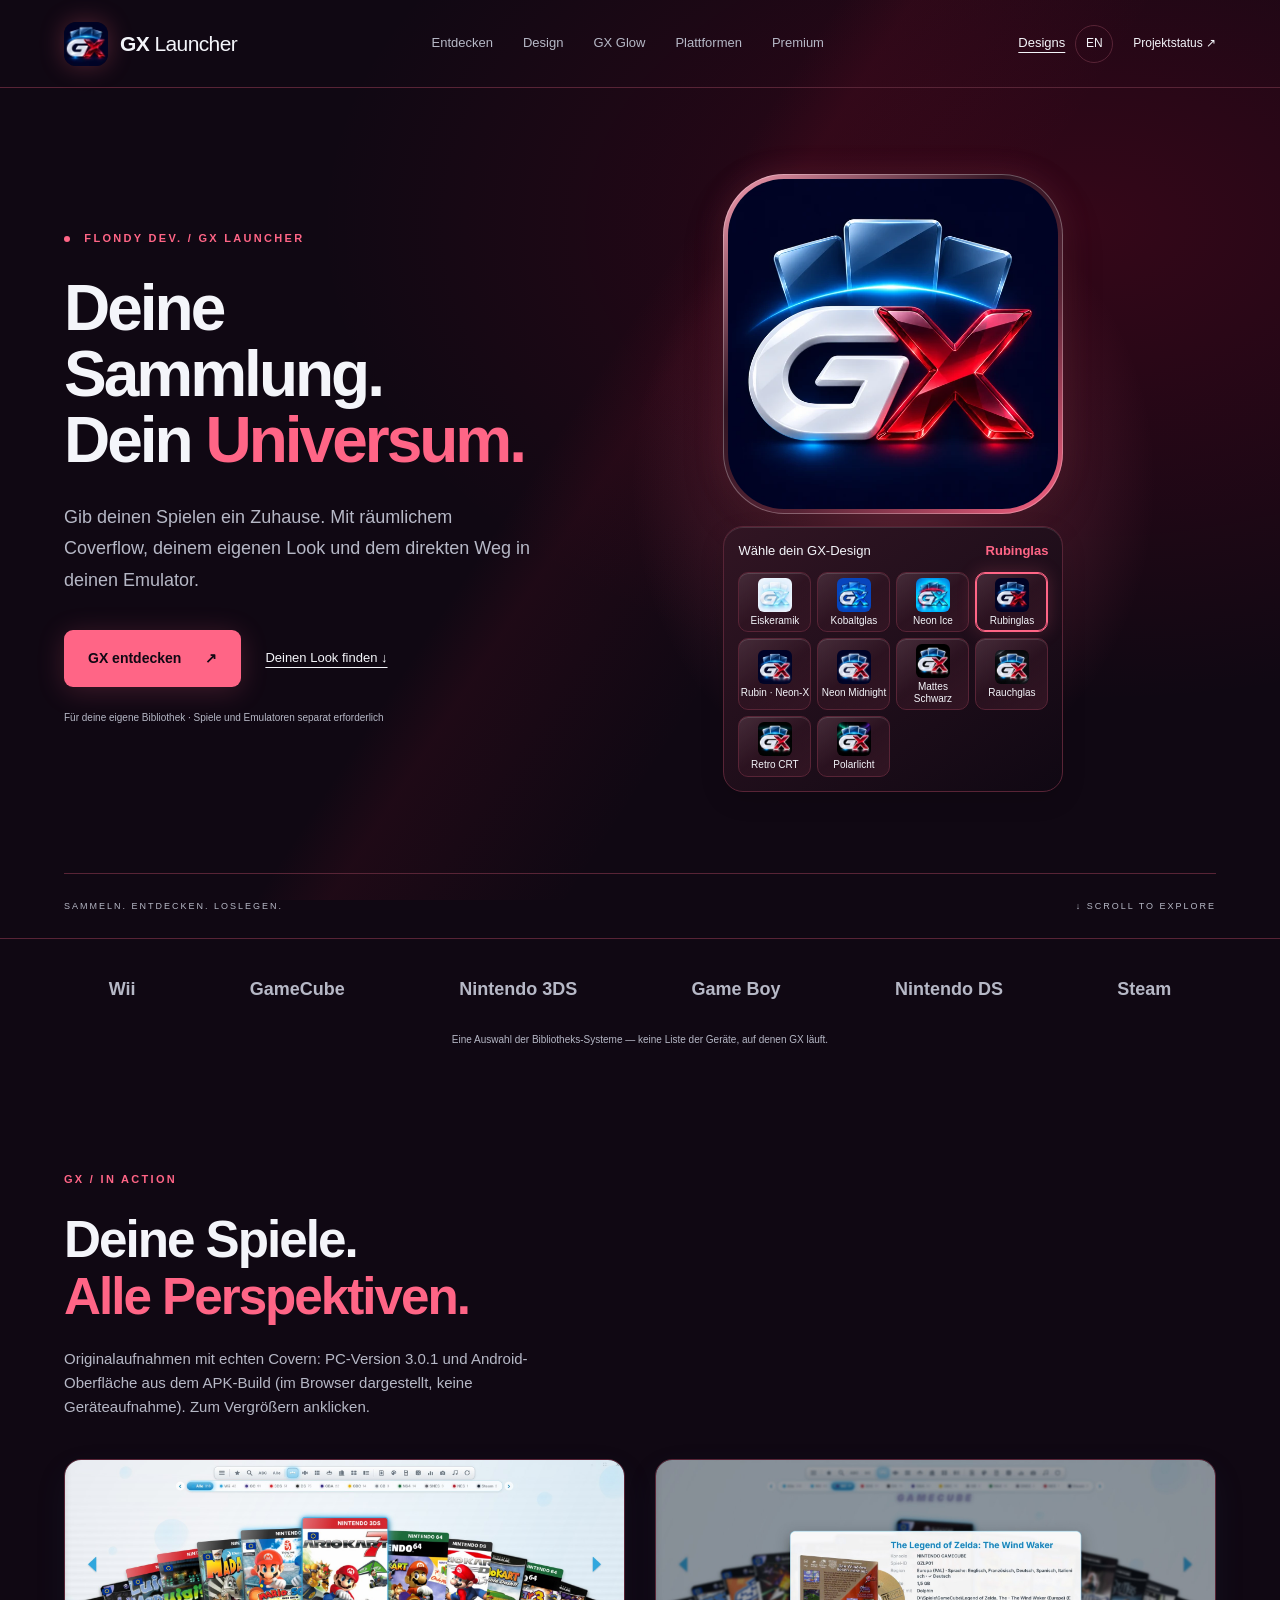
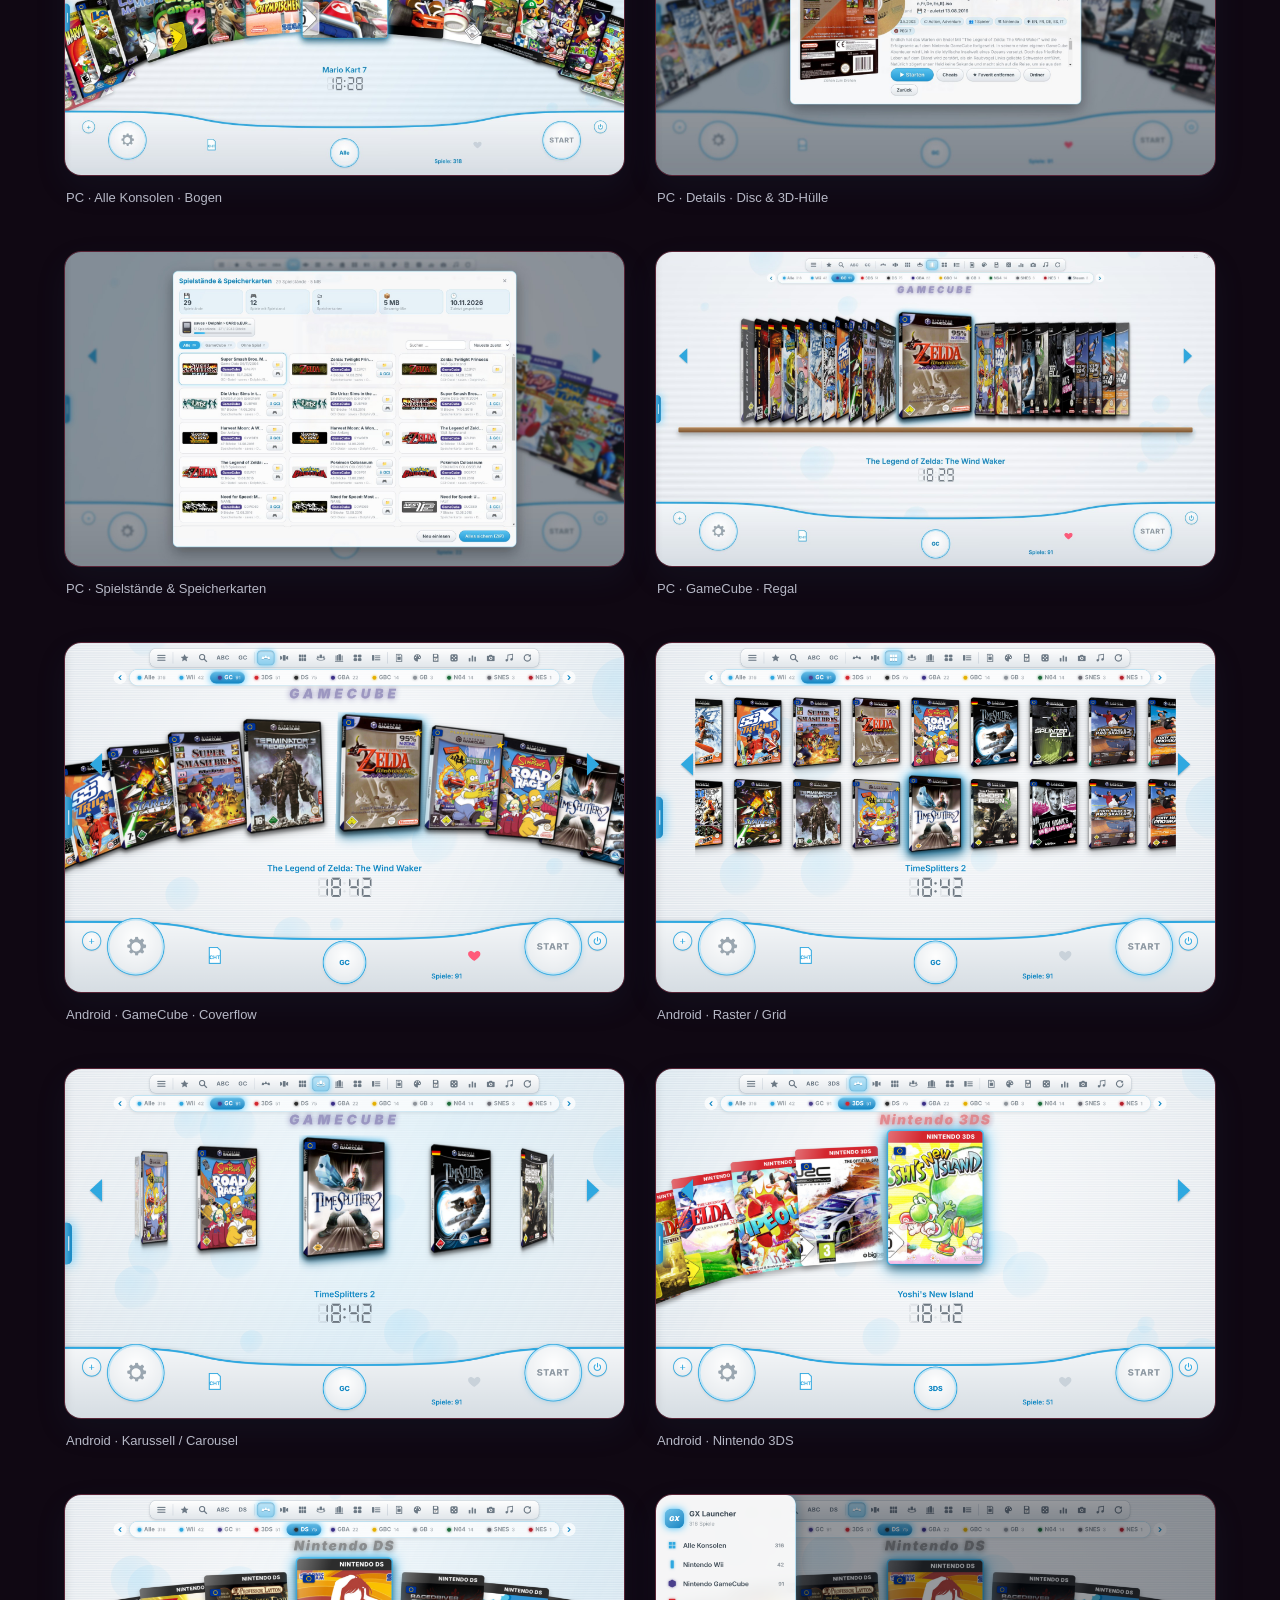
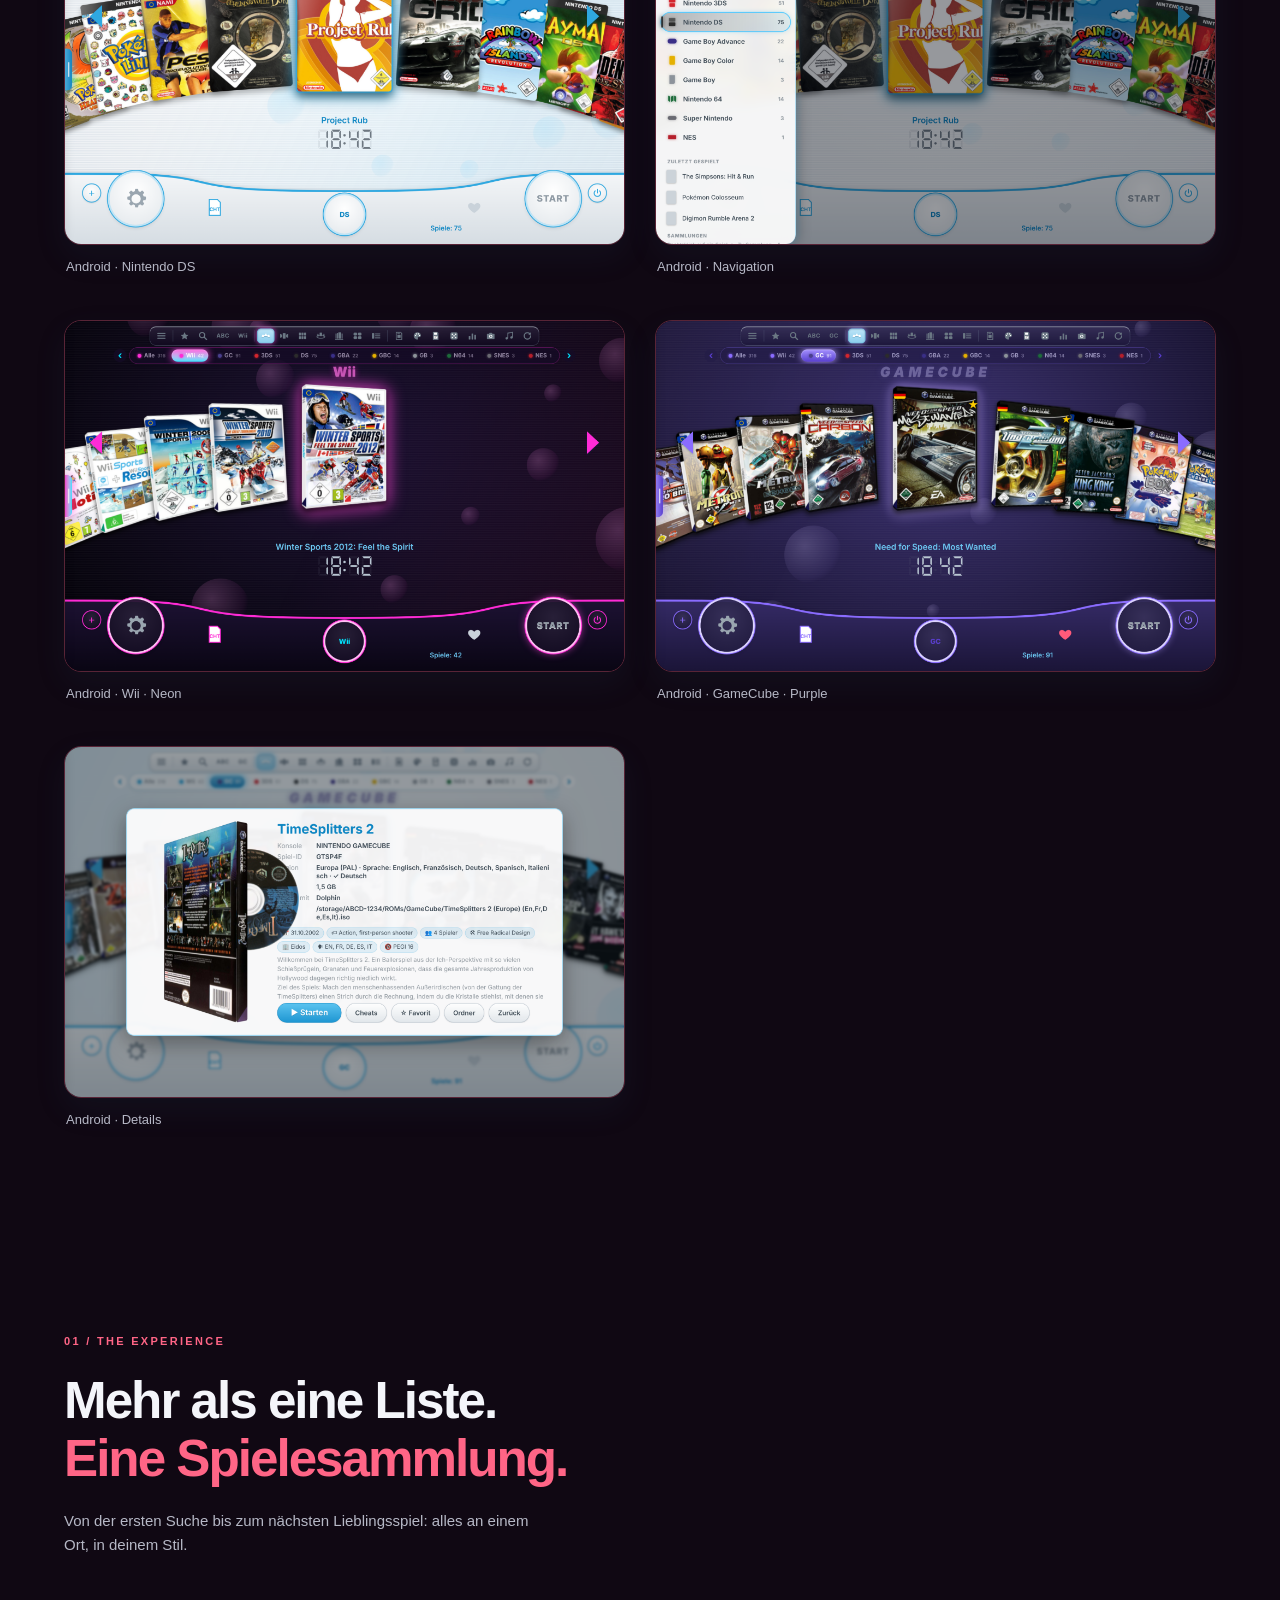
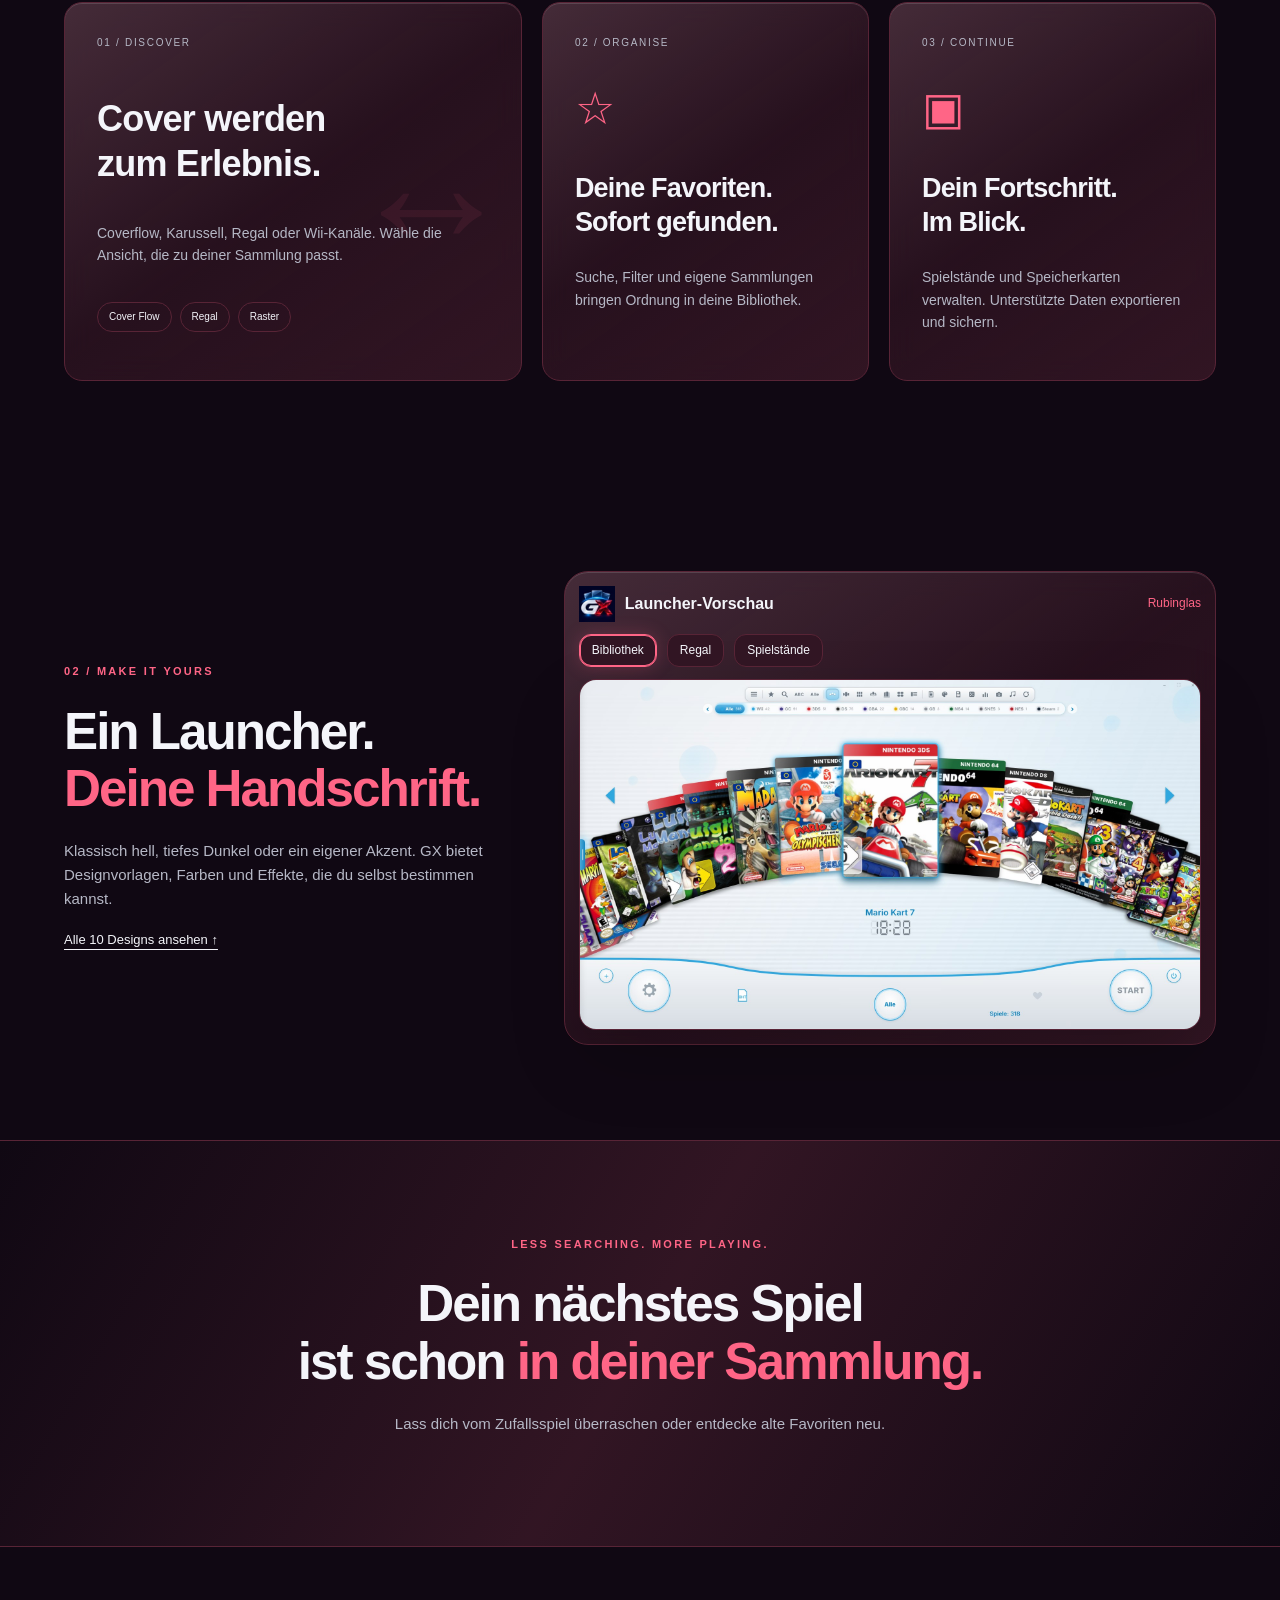
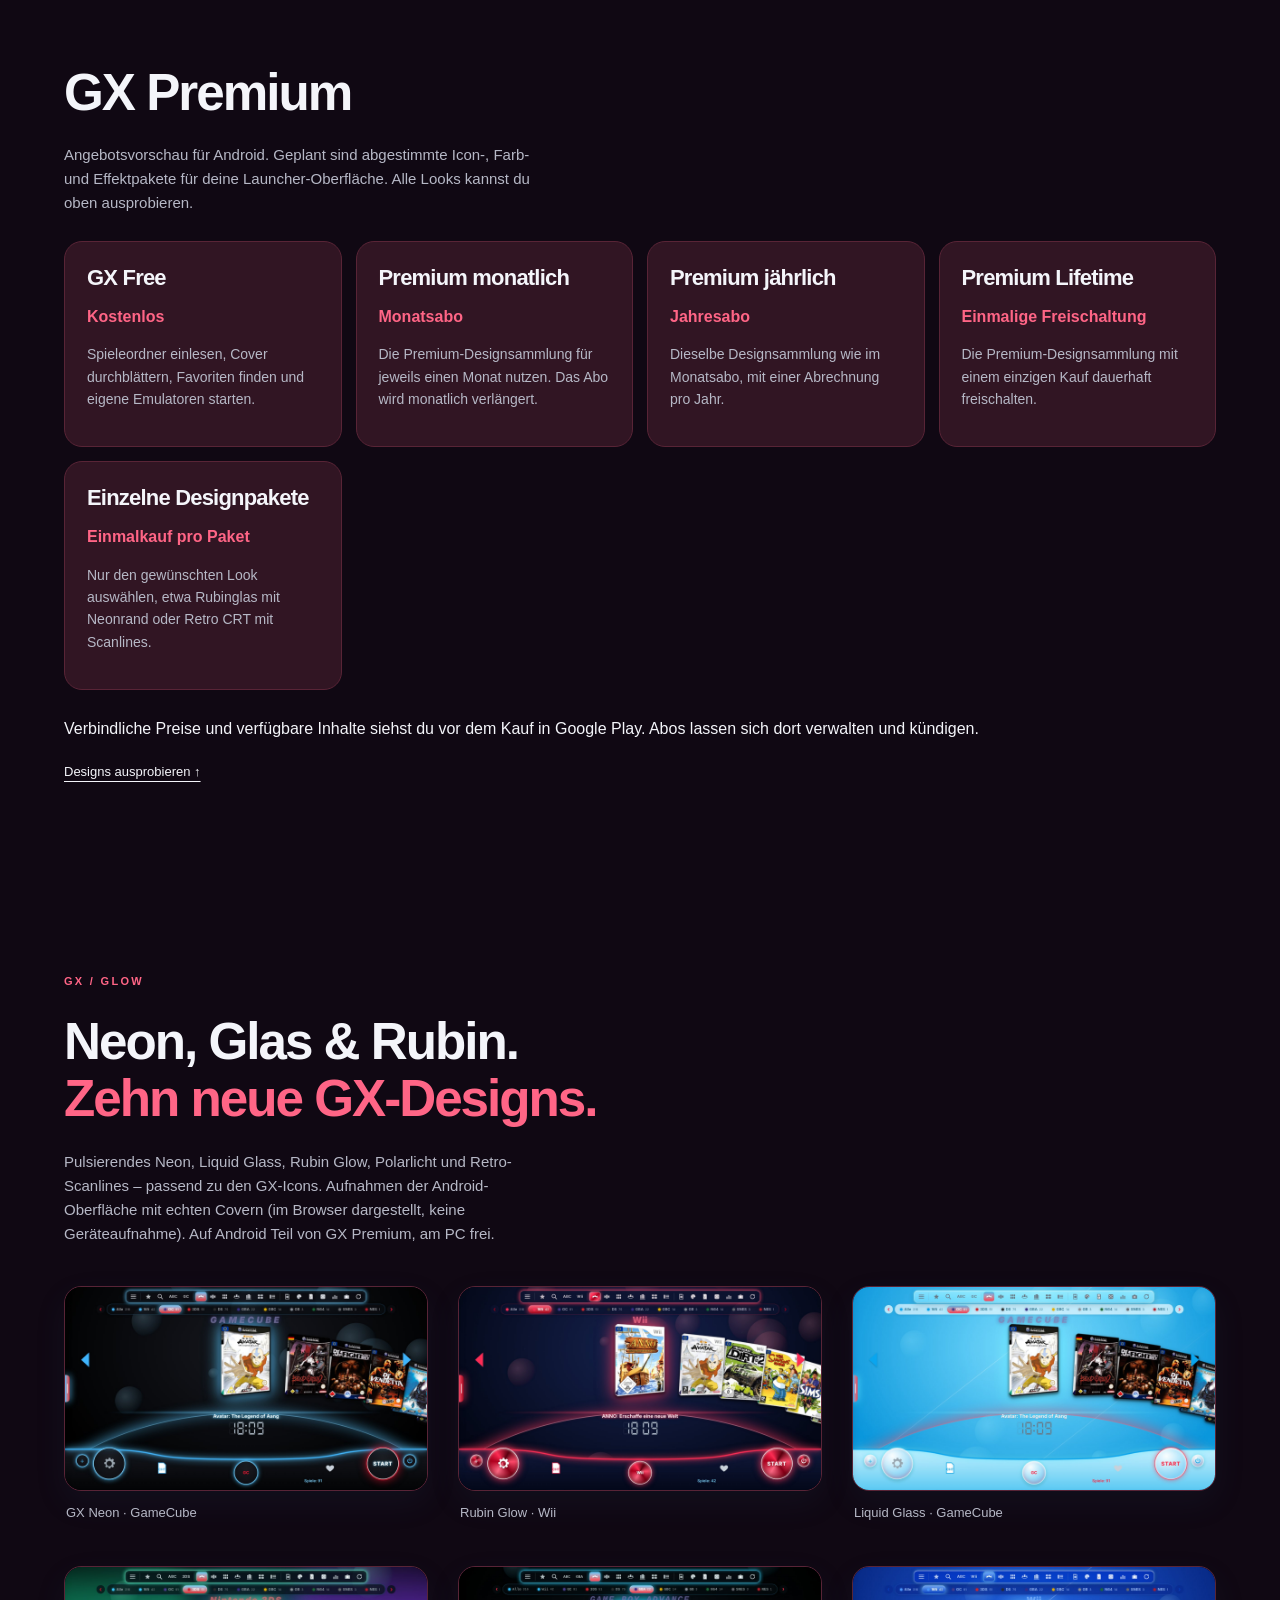
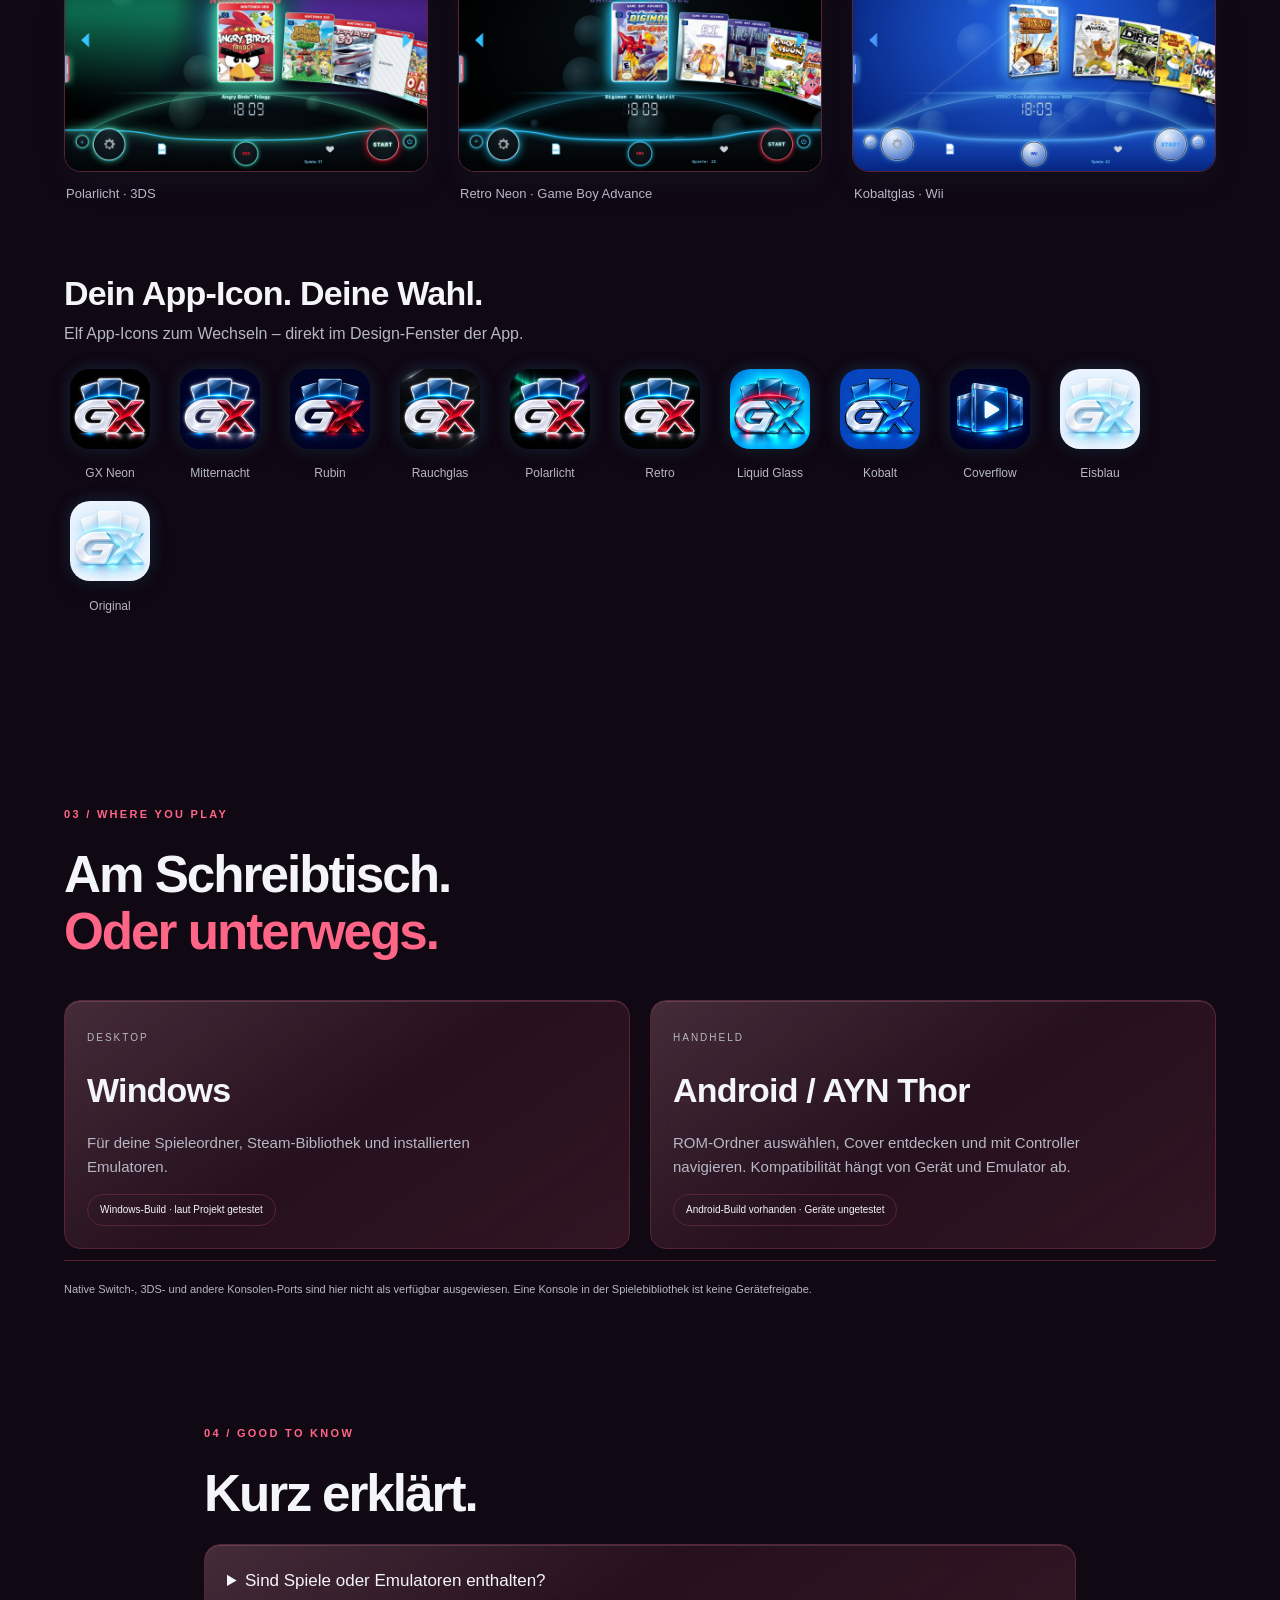
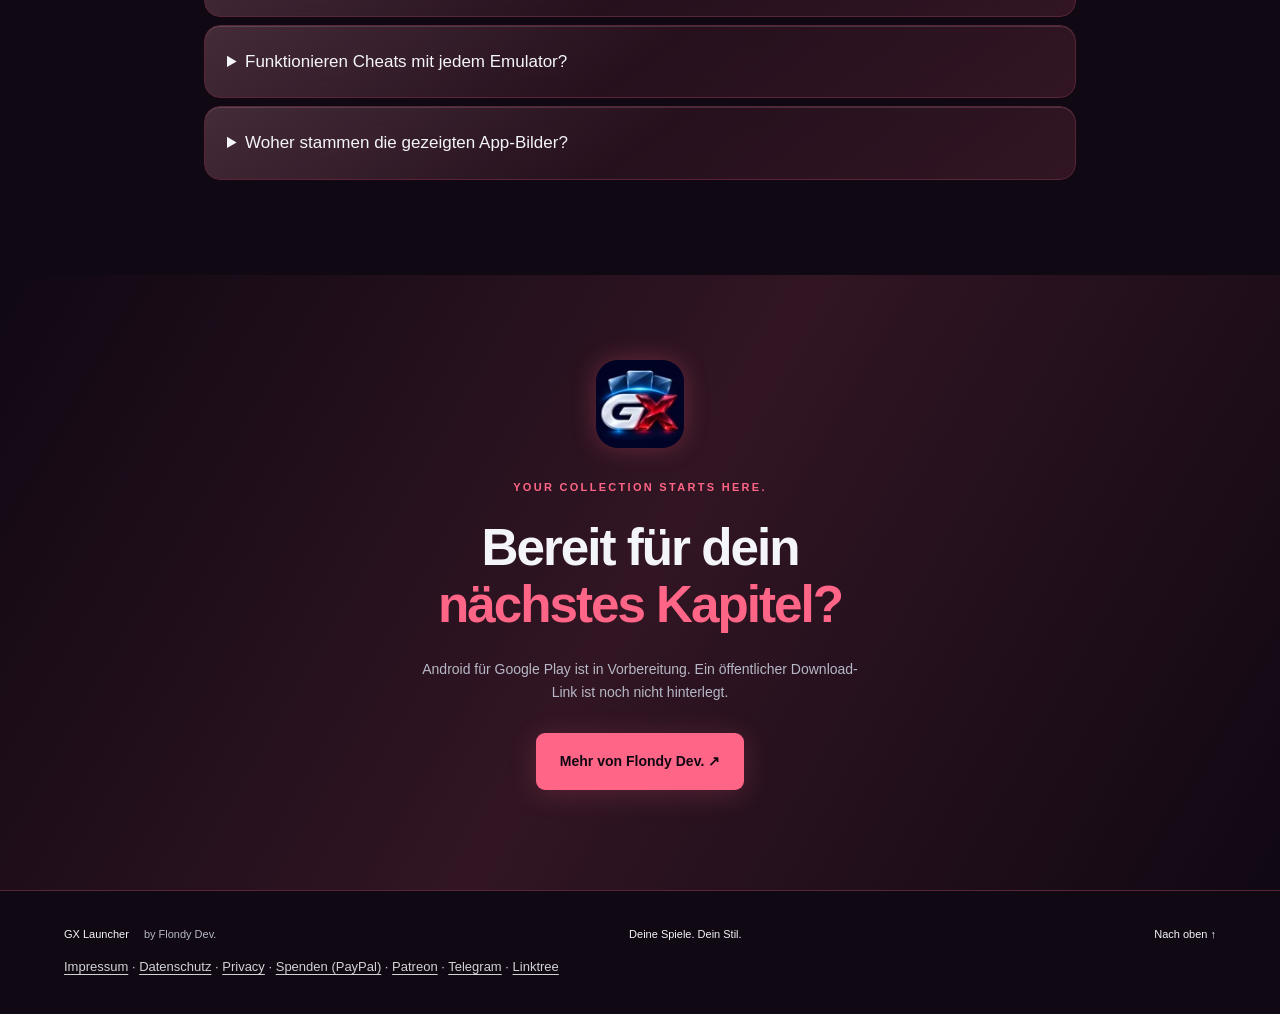
==== commit 7ed865da: "Looks Neon Ink, Sky Outline und Arcade Red entfernt (10 Designs) Co-Authored-By: Claude Opus 5.5 <no" ====
--- a/index.html
+++ b/index.html
@@ -1,9 +1,9 @@
 <!doctype html><html lang="de"><head><meta charset="UTF-8"><meta name="viewport" content="width=device-width,initial-scale=1"><meta name="theme-color" content="#f5fbff"><link rel="canonical" href="https://marcel-2025.github.io/GX-Landingpage/"><meta property="og:type" content="website"><meta property="og:url" content="https://marcel-2025.github.io/GX-Landingpage/"><meta property="og:title" content="GX Launcher – Deine Sammlung. Dein Universum."><meta property="og:description" content="Deine Spielebibliothek mit Coverflow, Themes und Emulator-Start. Spiele und Emulatoren separat erforderlich."><meta property="og:image" content="https://marcel-2025.github.io/GX-Landingpage/assets/gx-icon.png"><meta name="description" content="GX Launcher – deine persönliche Spielebibliothek mit Coverflow, Themes und Emulator-Anbindung."><title>GX Launcher — Deine Sammlung. Dein Universum.</title><link rel="icon" href="assets/themes/ruby-thumb.webp"><link rel="stylesheet" href="style.css"><link rel="stylesheet" href="themes.css"></head><body class="gx-skin" data-fx="ruby">
 <header><a class="brand" href="#"><img data-brand-icon src="assets/themes/ruby.webp" alt=""><span>GX <b>Launcher</b></span></a><nav><a href="#gallery" data-de="Entdecken" data-en="Explore">Entdecken</a><a href="#design" data-de="Design" data-en="Design">Design</a><a href="#glow" data-de="GX Glow" data-en="GX Glow">GX Glow</a><a href="#platforms" data-de="Plattformen" data-en="Platforms">Plattformen</a><a href="#premium">Premium</a></nav><div class="controls"><a class="theme-shortcut" href="#looks" data-de="Designs" data-en="Themes">Designs</a><button id="language" aria-label="Switch language">EN</button><a class="small-cta" href="#access" data-de="Projektstatus ↗" data-en="Project status ↗">Projektstatus ↗</a></div></header>
-<main><section class="hero"><div class="hero-copy"><div class="eyebrow"><span></span> FLONDY DEV. / GX LAUNCHER</div><h1 data-de="Deine Sammlung.<br>Dein <em>Universum.</em>" data-en="Your collection.<br>Your <em>universe.</em>">Deine Sammlung.<br>Dein <em>Universum.</em></h1><p class="lead" data-de="Gib deinen Spielen ein Zuhause. Mit räumlichem Coverflow, deinem eigenen Look und dem direkten Weg in deinen Emulator." data-en="Give your games a home. With dimensional coverflow, your own look and a direct route to your emulator.">Gib deinen Spielen ein Zuhause. Mit räumlichem Coverflow, deinem eigenen Look und dem direkten Weg in deinen Emulator.</p><div class="actions"><a class="button" href="#features" data-de="GX entdecken <span>↗</span>" data-en="Explore GX <span>↗</span>">GX entdecken <span>↗</span></a><a class="text-link" href="#looks" data-de="Deinen Look finden ↓" data-en="Find your look ↓">Deinen Look finden ↓</a></div><p class="micro" data-de="Für deine eigene Bibliothek · Spiele und Emulatoren separat erforderlich" data-en="For your own library · Games and emulators required separately">Für deine eigene Bibliothek · Spiele und Emulatoren separat erforderlich</p></div><div class="hero-art icon-stage"><div class="icon-frame"><img id="showcase-icon" data-brand-icon src="assets/themes/ruby.webp" width="640" height="640" alt="GX"></div><section id="looks" class="design-palette" aria-labelledby="looks-heading"><div class="palette-heading"><span id="looks-heading" data-de="Wähle dein GX-Design" data-en="Choose your GX theme">Wähle dein GX-Design</span><strong data-current>Rubinglas</strong></div><div class="look-options"><button type="button" class="look-choice" data-look="ice" aria-pressed="false"><img src="assets/themes/ice-thumb.webp" alt="" width="48" height="48"><span data-de="Eiskeramik" data-en="Ice Ceramic">Eiskeramik</span></button><button type="button" class="look-choice" data-look="cobalt" aria-pressed="false"><img src="assets/themes/cobalt-thumb.webp" alt="" width="48" height="48"><span data-de="Kobaltglas" data-en="Cobalt Glass">Kobaltglas</span></button><button type="button" class="look-choice" data-look="laser" aria-pressed="false"><img src="assets/themes/laser-thumb.webp" alt="" width="48" height="48"><span data-de="Neon Ice" data-en="Neon Ice">Neon Ice</span></button><button type="button" class="look-choice" data-look="ruby" aria-pressed="true"><img src="assets/themes/ruby-thumb.webp" alt="" width="48" height="48"><span data-de="Rubinglas" data-en="Ruby Glass">Rubinglas</span></button><button type="button" class="look-choice" data-look="rim" aria-pressed="false"><img src="assets/themes/rim-thumb.webp" alt="" width="48" height="48"><span data-de="Rubin · Neon-X" data-en="Ruby · Neon X">Rubin · Neon-X</span></button><button type="button" class="look-choice" data-look="neon" aria-pressed="false"><img src="assets/themes/neon-thumb.webp" alt="" width="48" height="48"><span data-de="Neon Midnight" data-en="Neon Midnight">Neon Midnight</span></button><button type="button" class="look-choice" data-look="black" aria-pressed="false"><img src="assets/themes/black-thumb.webp" alt="" width="48" height="48"><span data-de="Mattes Schwarz" data-en="Matte Black">Mattes Schwarz</span></button><button type="button" class="look-choice" data-look="smoke" aria-pressed="false"><img src="assets/themes/smoke-thumb.webp" alt="" width="48" height="48"><span data-de="Rauchglas" data-en="Smoked Glass">Rauchglas</span></button><button type="button" class="look-choice" data-look="crt" aria-pressed="false"><img src="assets/themes/crt-thumb.webp" alt="" width="48" height="48"><span data-de="Retro CRT" data-en="Retro CRT">Retro CRT</span></button><button type="button" class="look-choice" data-look="aurora" aria-pressed="false"><img src="assets/themes/aurora-thumb.webp" alt="" width="48" height="48"><span data-de="Polarlicht" data-en="Aurora">Polarlicht</span></button><button type="button" class="look-choice" data-look="ink" aria-pressed="false"><img src="assets/themes/ink-thumb.webp" alt="" width="48" height="48"><span data-de="Neon Ink" data-en="Neon Ink">Neon Ink</span></button><button type="button" class="look-choice" data-look="sky" aria-pressed="false"><img src="assets/themes/sky-thumb.webp" alt="" width="48" height="48"><span data-de="Sky Outline" data-en="Sky Outline">Sky Outline</span></button><button type="button" class="look-choice" data-look="arcade" aria-pressed="false"><img src="assets/themes/arcade-thumb.webp" alt="" width="48" height="48"><span data-de="Arcade Red" data-en="Arcade Red">Arcade Red</span></button></div></section></div><div class="hero-bottom"><span data-de="SAMMELN. ENTDECKEN. LOSLEGEN." data-en="COLLECT. DISCOVER. PLAY.">SAMMELN. ENTDECKEN. LOSLEGEN.</span><span>↓ SCROLL TO EXPLORE</span></div></section>
+<main><section class="hero"><div class="hero-copy"><div class="eyebrow"><span></span> FLONDY DEV. / GX LAUNCHER</div><h1 data-de="Deine Sammlung.<br>Dein <em>Universum.</em>" data-en="Your collection.<br>Your <em>universe.</em>">Deine Sammlung.<br>Dein <em>Universum.</em></h1><p class="lead" data-de="Gib deinen Spielen ein Zuhause. Mit räumlichem Coverflow, deinem eigenen Look und dem direkten Weg in deinen Emulator." data-en="Give your games a home. With dimensional coverflow, your own look and a direct route to your emulator.">Gib deinen Spielen ein Zuhause. Mit räumlichem Coverflow, deinem eigenen Look und dem direkten Weg in deinen Emulator.</p><div class="actions"><a class="button" href="#features" data-de="GX entdecken <span>↗</span>" data-en="Explore GX <span>↗</span>">GX entdecken <span>↗</span></a><a class="text-link" href="#looks" data-de="Deinen Look finden ↓" data-en="Find your look ↓">Deinen Look finden ↓</a></div><p class="micro" data-de="Für deine eigene Bibliothek · Spiele und Emulatoren separat erforderlich" data-en="For your own library · Games and emulators required separately">Für deine eigene Bibliothek · Spiele und Emulatoren separat erforderlich</p></div><div class="hero-art icon-stage"><div class="icon-frame"><img id="showcase-icon" data-brand-icon src="assets/themes/ruby.webp" width="640" height="640" alt="GX"></div><section id="looks" class="design-palette" aria-labelledby="looks-heading"><div class="palette-heading"><span id="looks-heading" data-de="Wähle dein GX-Design" data-en="Choose your GX theme">Wähle dein GX-Design</span><strong data-current>Rubinglas</strong></div><div class="look-options"><button type="button" class="look-choice" data-look="ice" aria-pressed="false"><img src="assets/themes/ice-thumb.webp" alt="" width="48" height="48"><span data-de="Eiskeramik" data-en="Ice Ceramic">Eiskeramik</span></button><button type="button" class="look-choice" data-look="cobalt" aria-pressed="false"><img src="assets/themes/cobalt-thumb.webp" alt="" width="48" height="48"><span data-de="Kobaltglas" data-en="Cobalt Glass">Kobaltglas</span></button><button type="button" class="look-choice" data-look="laser" aria-pressed="false"><img src="assets/themes/laser-thumb.webp" alt="" width="48" height="48"><span data-de="Neon Ice" data-en="Neon Ice">Neon Ice</span></button><button type="button" class="look-choice" data-look="ruby" aria-pressed="true"><img src="assets/themes/ruby-thumb.webp" alt="" width="48" height="48"><span data-de="Rubinglas" data-en="Ruby Glass">Rubinglas</span></button><button type="button" class="look-choice" data-look="rim" aria-pressed="false"><img src="assets/themes/rim-thumb.webp" alt="" width="48" height="48"><span data-de="Rubin · Neon-X" data-en="Ruby · Neon X">Rubin · Neon-X</span></button><button type="button" class="look-choice" data-look="neon" aria-pressed="false"><img src="assets/themes/neon-thumb.webp" alt="" width="48" height="48"><span data-de="Neon Midnight" data-en="Neon Midnight">Neon Midnight</span></button><button type="button" class="look-choice" data-look="black" aria-pressed="false"><img src="assets/themes/black-thumb.webp" alt="" width="48" height="48"><span data-de="Mattes Schwarz" data-en="Matte Black">Mattes Schwarz</span></button><button type="button" class="look-choice" data-look="smoke" aria-pressed="false"><img src="assets/themes/smoke-thumb.webp" alt="" width="48" height="48"><span data-de="Rauchglas" data-en="Smoked Glass">Rauchglas</span></button><button type="button" class="look-choice" data-look="crt" aria-pressed="false"><img src="assets/themes/crt-thumb.webp" alt="" width="48" height="48"><span data-de="Retro CRT" data-en="Retro CRT">Retro CRT</span></button><button type="button" class="look-choice" data-look="aurora" aria-pressed="false"><img src="assets/themes/aurora-thumb.webp" alt="" width="48" height="48"><span data-de="Polarlicht" data-en="Aurora">Polarlicht</span></button></div></section></div><div class="hero-bottom"><span data-de="SAMMELN. ENTDECKEN. LOSLEGEN." data-en="COLLECT. DISCOVER. PLAY.">SAMMELN. ENTDECKEN. LOSLEGEN.</span><span>↓ SCROLL TO EXPLORE</span></div></section>
 <div class="system-strip"><span>Wii</span><span>GameCube</span><span>Nintendo 3DS</span><span>Game Boy</span><span>Nintendo DS</span><span>Steam</span></div><p class="strip-note" data-de="Eine Auswahl der Bibliotheks-Systeme — keine Liste der Geräte, auf denen GX läuft." data-en="Selected library systems — not a list of devices that run GX.">Eine Auswahl der Bibliotheks-Systeme — keine Liste der Geräte, auf denen GX läuft.</p>
 <section id="gallery" class="section"><div class="section-head"><span class="eyebrow">GX / IN ACTION</span><h2 data-de="Deine Spiele.<br><em>Alle Perspektiven.</em>" data-en="Your games.<br><em>Every perspective.</em>">Deine Spiele.<br><em>Alle Perspektiven.</em></h2><p data-de="Originalaufnahmen mit echten Covern: PC-Version 3.0.1 und Android-Oberfläche aus dem APK-Build (im Browser dargestellt, keine Geräteaufnahme). Zum Vergrößern anklicken." data-en="Original captures with real covers: PC version 3.0.1 and the Android UI from the APK build (rendered in a browser, not a device recording). Click to enlarge.">Originalaufnahmen mit echten Covern: PC-Version 3.0.1 und Android-Oberfläche aus dem APK-Build (im Browser dargestellt, keine Geräteaufnahme). Zum Vergrößern anklicken.</p></div><div class="gallery"><figure><button class="zoom" data-image="assets/pc_alle_konsolen.jpg" aria-label="PC · Alle Konsolen · Bogen"><img src="assets/pc_alle_konsolen.jpg" alt="GX Launcher PC-Version · Alle Konsolen · Bogen" loading="lazy" width="1920" height="1080"></button><figcaption>PC · Alle Konsolen · Bogen</figcaption></figure><figure><button class="zoom" data-image="assets/pc_details_wind_waker.jpg" aria-label="PC · Details · Disc & 3D-Hülle"><img src="assets/pc_details_wind_waker.jpg" alt="GX Launcher PC-Version · Details · Disc & 3D-Hülle" loading="lazy" width="1920" height="1080"></button><figcaption>PC · Details · Disc & 3D-Hülle</figcaption></figure><figure><button class="zoom" data-image="assets/pc_spielstaende.jpg" aria-label="PC · Spielstände & Speicherkarten"><img src="assets/pc_spielstaende.jpg" alt="GX Launcher PC-Version · Spielstände & Speicherkarten" loading="lazy" width="1920" height="1080"></button><figcaption>PC · Spielstände & Speicherkarten</figcaption></figure><figure><button class="zoom" data-image="assets/pc_regal_gamecube.jpg" aria-label="PC · GameCube · Regal"><img src="assets/pc_regal_gamecube.jpg" alt="GX Launcher PC-Version · GameCube · Regal" loading="lazy" width="1920" height="1080"></button><figcaption>PC · GameCube · Regal</figcaption></figure><figure><button class="zoom" data-image="assets/01_coverflow_gc.png" aria-label="GameCube · Coverflow"><img src="assets/01_coverflow_gc.png" alt="GX Launcher · GameCube · Coverflow" loading="lazy" width="2048" height="1280"></button><figcaption>Android · GameCube · Coverflow</figcaption></figure><figure><button class="zoom" data-image="assets/04_raster.png" aria-label="Raster / Grid"><img src="assets/04_raster.png" alt="GX Launcher · Raster / Grid" loading="lazy" width="2048" height="1280"></button><figcaption>Android · Raster / Grid</figcaption></figure><figure><button class="zoom" data-image="assets/05_karussell.png" aria-label="Karussell / Carousel"><img src="assets/05_karussell.png" alt="GX Launcher · Karussell / Carousel" loading="lazy" width="2048" height="1280"></button><figcaption>Android · Karussell / Carousel</figcaption></figure><figure><button class="zoom" data-image="assets/06_coverflow_3ds.png" aria-label="Nintendo 3DS"><img src="assets/06_coverflow_3ds.png" alt="GX Launcher · Nintendo 3DS" loading="lazy" width="2048" height="1280"></button><figcaption>Android · Nintendo 3DS</figcaption></figure><figure><button class="zoom" data-image="assets/07_coverflow_ds.png" aria-label="Nintendo DS"><img src="assets/07_coverflow_ds.png" alt="GX Launcher · Nintendo DS" loading="lazy" width="2048" height="1280"></button><figcaption>Android · Nintendo DS</figcaption></figure><figure><button class="zoom" data-image="assets/08_seitenleiste.png" aria-label="Navigation"><img src="assets/08_seitenleiste.png" alt="GX Launcher · Navigation" loading="lazy" width="2048" height="1280"></button><figcaption>Android · Navigation</figcaption></figure><figure><button class="zoom" data-image="assets/09_theme_neon_wii.png" aria-label="Wii · Neon"><img src="assets/09_theme_neon_wii.png" alt="GX Launcher · Wii · Neon" loading="lazy" width="2048" height="1280"></button><figcaption>Android · Wii · Neon</figcaption></figure><figure><button class="zoom" data-image="assets/10_theme_gc.png" aria-label="GameCube · Purple"><img src="assets/10_theme_gc.png" alt="GX Launcher · GameCube · Purple" loading="lazy" width="2048" height="1280"></button><figcaption>Android · GameCube · Purple</figcaption></figure><figure><button class="zoom" data-image="assets/03_details.png" aria-label="Details"><img src="assets/03_details.png" alt="GX Launcher · Details" loading="lazy" width="2048" height="1280"></button><figcaption>Android · Details</figcaption></figure></div></section><section id="features" class="section"><div class="section-head"><span class="eyebrow">01 / THE EXPERIENCE</span><h2 data-de="Mehr als eine Liste.<br><em>Eine Spielesammlung.</em>" data-en="More than a list.<br><em>A game collection.</em>">Mehr als eine Liste.<br><em>Eine Spielesammlung.</em></h2><p data-de="Von der ersten Suche bis zum nächsten Lieblingsspiel: alles an einem Ort, in deinem Stil." data-en="From your first search to your next favourite game: one place, your style.">Von der ersten Suche bis zum nächsten Lieblingsspiel: alles an einem Ort, in deinem Stil.</p></div><div class="feature-grid"><article class="feature large"><div class="number">01 / DISCOVER</div><h3 data-de="Cover werden<br>zum Erlebnis." data-en="Make your covers<br>an experience.">Cover werden<br>zum Erlebnis.</h3><p data-de="Coverflow, Karussell, Regal oder Wii-Kanäle. Wähle die Ansicht, die zu deiner Sammlung passt." data-en="Coverflow, carousel, shelf or Wii channels. Choose the view that suits your collection.">Coverflow, Karussell, Regal oder Wii-Kanäle. Wähle die Ansicht, die zu deiner Sammlung passt.</p><div class="view-tags"><span>Cover Flow</span><span data-de="Regal" data-en="Shelf">Regal</span><span data-de="Raster" data-en="Grid">Raster</span></div><div class="abstract-mark" aria-hidden="true">↔</div></article><article class="feature"><div class="number">02 / ORGANISE</div><div class="glyph">☆</div><h3 data-de="Deine Favoriten.<br>Sofort gefunden." data-en="Your favourites.<br>Ready to find.">Deine Favoriten.<br>Sofort gefunden.</h3><p data-de="Suche, Filter und eigene Sammlungen bringen Ordnung in deine Bibliothek." data-en="Search, filters and custom collections keep your library organised.">Suche, Filter und eigene Sammlungen bringen Ordnung in deine Bibliothek.</p></article><article class="feature"><div class="number">03 / CONTINUE</div><div class="glyph">▣</div><h3 data-de="Dein Fortschritt.<br>Im Blick." data-en="Your progress.<br>In view.">Dein Fortschritt.<br>Im Blick.</h3><p data-de="Spielstände und Speicherkarten verwalten. Unterstützte Daten exportieren und sichern." data-en="Manage saves and memory cards. Export and back up supported data.">Spielstände und Speicherkarten verwalten. Unterstützte Daten exportieren und sichern.</p></article></div></section>
-<section id="design" class="section design-section"><div class="design-copy"><span class="eyebrow">02 / MAKE IT YOURS</span><h2 data-de="Ein Launcher.<br><em>Deine Handschrift.</em>" data-en="One launcher.<br><em>Your signature.</em>">Ein Launcher.<br><em>Deine Handschrift.</em></h2><p data-de="Klassisch hell, tiefes Dunkel oder ein eigener Akzent. GX bietet Designvorlagen, Farben und Effekte, die du selbst bestimmen kannst." data-en="Classic light, deep dark or your own accent. GX offers themes, colours and effects you can make your own.">Klassisch hell, tiefes Dunkel oder ein eigener Akzent. GX bietet Designvorlagen, Farben und Effekte, die du selbst bestimmen kannst.</p><a class="text-link" href="#looks" data-de="Alle 13 Designs ansehen ↑" data-en="Explore all 13 themes ↑">Alle 13 Designs ansehen ↑</a></div><div class="preview-shell"><div class="preview-head"><img data-brand-icon src="assets/themes/ruby.webp" width="36" height="36" alt=""><strong data-de="Launcher-Vorschau" data-en="Launcher preview">Launcher-Vorschau</strong><span data-current>Rubinglas</span></div><div class="preview-tabs"><button data-preview="0" aria-pressed="true" data-de="Bibliothek" data-en="Library">Bibliothek</button><button data-preview="1" aria-pressed="false" data-de="Regal" data-en="Shelf">Regal</button><button data-preview="2" aria-pressed="false" data-de="Spielstände" data-en="Saves">Spielstände</button></div><button class="zoom preview-image" data-image="assets/pc_alle_konsolen.jpg"><img src="assets/pc_alle_konsolen.jpg" width="1920" height="1080" alt="GX Launcher · Coverflow"></button></div></section>
+<section id="design" class="section design-section"><div class="design-copy"><span class="eyebrow">02 / MAKE IT YOURS</span><h2 data-de="Ein Launcher.<br><em>Deine Handschrift.</em>" data-en="One launcher.<br><em>Your signature.</em>">Ein Launcher.<br><em>Deine Handschrift.</em></h2><p data-de="Klassisch hell, tiefes Dunkel oder ein eigener Akzent. GX bietet Designvorlagen, Farben und Effekte, die du selbst bestimmen kannst." data-en="Classic light, deep dark or your own accent. GX offers themes, colours and effects you can make your own.">Klassisch hell, tiefes Dunkel oder ein eigener Akzent. GX bietet Designvorlagen, Farben und Effekte, die du selbst bestimmen kannst.</p><a class="text-link" href="#looks" data-de="Alle 10 Designs ansehen ↑" data-en="Explore all 10 themes ↑">Alle 10 Designs ansehen ↑</a></div><div class="preview-shell"><div class="preview-head"><img data-brand-icon src="assets/themes/ruby.webp" width="36" height="36" alt=""><strong data-de="Launcher-Vorschau" data-en="Launcher preview">Launcher-Vorschau</strong><span data-current>Rubinglas</span></div><div class="preview-tabs"><button data-preview="0" aria-pressed="true" data-de="Bibliothek" data-en="Library">Bibliothek</button><button data-preview="1" aria-pressed="false" data-de="Regal" data-en="Shelf">Regal</button><button data-preview="2" aria-pressed="false" data-de="Spielstände" data-en="Saves">Spielstände</button></div><button class="zoom preview-image" data-image="assets/pc_alle_konsolen.jpg"><img src="assets/pc_alle_konsolen.jpg" width="1920" height="1080" alt="GX Launcher · Coverflow"></button></div></section>
 <section class="quote-section"><span class="eyebrow">LESS SEARCHING. MORE PLAYING.</span><h2 data-de="Dein nächstes Spiel<br>ist schon <em>in deiner Sammlung.</em>" data-en="Your next game<br>is already <em>in your collection.</em>">Dein nächstes Spiel<br>ist schon <em>in deiner Sammlung.</em></h2><p data-de="Lass dich vom Zufallsspiel überraschen oder entdecke alte Favoriten neu." data-en="Let the random game picker surprise you, or rediscover an old favourite.">Lass dich vom Zufallsspiel überraschen oder entdecke alte Favoriten neu.</p></section>
 <section id="premium" class="section"><div class="section-head"><h2 data-de="GX Premium" data-en="GX Premium">GX Premium</h2><p data-de="Angebotsvorschau für Android. Geplant sind abgestimmte Icon-, Farb- und Effektpakete für deine Launcher-Oberfläche. Alle Looks kannst du oben ausprobieren." data-en="Android offer preview. Planned packs pair icons, colours and effects for your launcher interface. Try every look above.">Angebotsvorschau für Android. Geplant sind abgestimmte Icon-, Farb- und Effektpakete für deine Launcher-Oberfläche. Alle Looks kannst du oben ausprobieren.</p></div><div class="price-grid"><article><h3 data-de="GX Free" data-en="GX Free">GX Free</h3><strong data-de="Kostenlos" data-en="Free">Kostenlos</strong><p data-de="Spieleordner einlesen, Cover durchblättern, Favoriten finden und eigene Emulatoren starten." data-en="Scan game folders, browse cover art, find favourites and launch your own emulators.">Spieleordner einlesen, Cover durchblättern, Favoriten finden und eigene Emulatoren starten.</p></article><article><h3 data-de="Premium monatlich" data-en="Monthly Premium">Premium monatlich</h3><strong data-de="Monatsabo" data-en="Monthly subscription">Monatsabo</strong><p data-de="Die Premium-Designsammlung für jeweils einen Monat nutzen. Das Abo wird monatlich verlängert." data-en="Use the premium design collection one month at a time. The subscription renews monthly.">Die Premium-Designsammlung für jeweils einen Monat nutzen. Das Abo wird monatlich verlängert.</p></article><article><h3 data-de="Premium jährlich" data-en="Annual Premium">Premium jährlich</h3><strong data-de="Jahresabo" data-en="Annual subscription">Jahresabo</strong><p data-de="Dieselbe Designsammlung wie im Monatsabo, mit einer Abrechnung pro Jahr." data-en="Get the same design collection as the monthly plan, billed once a year.">Dieselbe Designsammlung wie im Monatsabo, mit einer Abrechnung pro Jahr.</p></article><article><h3 data-de="Premium Lifetime" data-en="Premium Lifetime">Premium Lifetime</h3><strong data-de="Einmalige Freischaltung" data-en="One-time unlock">Einmalige Freischaltung</strong><p data-de="Die Premium-Designsammlung mit einem einzigen Kauf dauerhaft freischalten." data-en="Permanently unlock the premium design collection with a single purchase.">Die Premium-Designsammlung mit einem einzigen Kauf dauerhaft freischalten.</p></article><article><h3 data-de="Einzelne Designpakete" data-en="Individual design packs">Einzelne Designpakete</h3><strong data-de="Einmalkauf pro Paket" data-en="One-time purchase per pack">Einmalkauf pro Paket</strong><p data-de="Nur den gewünschten Look auswählen, etwa Rubinglas mit Neonrand oder Retro CRT mit Scanlines." data-en="Choose an individual look, such as ruby glass with a neon rim or Retro CRT with scanlines.">Nur den gewünschten Look auswählen, etwa Rubinglas mit Neonrand oder Retro CRT mit Scanlines.</p></article></div><p data-de="Verbindliche Preise und verfügbare Inhalte siehst du vor dem Kauf in Google Play. Abos lassen sich dort verwalten und kündigen." data-en="Google Play shows the final price and available content before purchase. You can manage and cancel subscriptions there.">Verbindliche Preise und verfügbare Inhalte siehst du vor dem Kauf in Google Play. Abos lassen sich dort verwalten und kündigen.</p><a class="text-link" href="#looks" data-de="Designs ausprobieren ↑" data-en="Try the themes ↑">Designs ausprobieren ↑</a></section><section id="glow" class="section glow-section"><div class="section-head"><span class="eyebrow">GX / GLOW</span><h2 data-de="Neon, Glas &amp; Rubin.<br><em>Zehn neue GX-Designs.</em>" data-en="Neon, glass &amp; ruby.<br><em>Ten new GX themes.</em>">Neon, Glas &amp; Rubin.<br><em>Zehn neue GX-Designs.</em></h2><p data-de="Pulsierendes Neon, Liquid Glass, Rubin Glow, Polarlicht und Retro-Scanlines – passend zu den GX-Icons. Aufnahmen der Android-Oberfläche mit echten Covern (im Browser dargestellt, keine Geräteaufnahme). Auf Android Teil von GX Premium, am PC frei." data-en="Pulsing neon, liquid glass, ruby glow, aurora and retro scanlines – matching the GX icons. Captures of the Android UI with real covers (rendered in a browser, not a device recording). Part of GX Premium on Android, free on PC.">Pulsierendes Neon, Liquid Glass, Rubin Glow, Polarlicht und Retro-Scanlines – passend zu den GX-Icons. Aufnahmen der Android-Oberfläche mit echten Covern (im Browser dargestellt, keine Geräteaufnahme). Auf Android Teil von GX Premium, am PC frei.</p></div><div class="gallery"><figure><button class="zoom" data-image="assets/designs/gxneon.jpg" aria-label="GX Neon · GameCube"><img src="assets/designs/gxneon.jpg" alt="GX Launcher · GX Neon · GameCube" loading="lazy" width="1600" height="900"></button><figcaption data-de="GX Neon · GameCube" data-en="GX Neon · GameCube">GX Neon · GameCube</figcaption></figure><figure><button class="zoom" data-image="assets/designs/gxrubin.jpg" aria-label="Rubin Glow · Wii"><img src="assets/designs/gxrubin.jpg" alt="GX Launcher · Rubin Glow · Wii" loading="lazy" width="1600" height="900"></button><figcaption data-de="Rubin Glow · Wii" data-en="Ruby Glow · Wii">Rubin Glow · Wii</figcaption></figure><figure><button class="zoom" data-image="assets/designs/gxglas.jpg" aria-label="Liquid Glass · GameCube"><img src="assets/designs/gxglas.jpg" alt="GX Launcher · Liquid Glass · GameCube" loading="lazy" width="1600" height="900"></button><figcaption data-de="Liquid Glass · GameCube" data-en="Liquid Glass · GameCube">Liquid Glass · GameCube</figcaption></figure><figure><button class="zoom" data-image="assets/designs/gxpolar.jpg" aria-label="Polarlicht · 3DS"><img src="assets/designs/gxpolar.jpg" alt="GX Launcher · Polarlicht · 3DS" loading="lazy" width="1600" height="900"></button><figcaption data-de="Polarlicht · 3DS" data-en="Aurora · 3DS">Polarlicht · 3DS</figcaption></figure><figure><button class="zoom" data-image="assets/designs/gxretro.jpg" aria-label="Retro Neon · Game Boy Advance"><img src="assets/designs/gxretro.jpg" alt="GX Launcher · Retro Neon · Game Boy Advance" loading="lazy" width="1600" height="900"></button><figcaption data-de="Retro Neon · Game Boy Advance" data-en="Retro Neon · Game Boy Advance">Retro Neon · Game Boy Advance</figcaption></figure><figure><button class="zoom" data-image="assets/designs/gxkobalt.jpg" aria-label="Kobaltglas · Wii"><img src="assets/designs/gxkobalt.jpg" alt="GX Launcher · Kobaltglas · Wii" loading="lazy" width="1600" height="900"></button><figcaption data-de="Kobaltglas · Wii" data-en="Cobalt Glass · Wii">Kobaltglas · Wii</figcaption></figure></div><h3 class="icons-title" data-de="Dein App-Icon. Deine Wahl." data-en="Your app icon. Your choice.">Dein App-Icon. Deine Wahl.</h3><p class="icons-note" data-de="Elf App-Icons zum Wechseln – direkt im Design-Fenster der App." data-en="Eleven switchable app icons – right in the app’s design panel.">Elf App-Icons zum Wechseln – direkt im Design-Fenster der App.</p><div class="icon-strip"><figure class="ic"><img src="assets/icons/icon_gxneon.jpg" alt="App-Icon GX Neon" width="80" height="80" loading="lazy"><figcaption>GX Neon</figcaption></figure><figure class="ic"><img src="assets/icons/icon_gxnacht.jpg" alt="App-Icon Mitternacht" width="80" height="80" loading="lazy"><figcaption>Mitternacht</figcaption></figure><figure class="ic"><img src="assets/icons/icon_gxrubin.jpg" alt="App-Icon Rubin" width="80" height="80" loading="lazy"><figcaption>Rubin</figcaption></figure><figure class="ic"><img src="assets/icons/icon_gxrauch.jpg" alt="App-Icon Rauchglas" width="80" height="80" loading="lazy"><figcaption>Rauchglas</figcaption></figure><figure class="ic"><img src="assets/icons/icon_gxpolar.jpg" alt="App-Icon Polarlicht" width="80" height="80" loading="lazy"><figcaption>Polarlicht</figcaption></figure><figure class="ic"><img src="assets/icons/icon_gxretro.jpg" alt="App-Icon Retro" width="80" height="80" loading="lazy"><figcaption>Retro</figcaption></figure><figure class="ic"><img src="assets/icons/icon_gxglas.jpg" alt="App-Icon Liquid Glass" width="80" height="80" loading="lazy"><figcaption>Liquid Glass</figcaption></figure><figure class="ic"><img src="assets/icons/icon_gxkobalt.jpg" alt="App-Icon Kobalt" width="80" height="80" loading="lazy"><figcaption>Kobalt</figcaption></figure><figure class="ic"><img src="assets/icons/icon_gxflow.jpg" alt="App-Icon Coverflow" width="80" height="80" loading="lazy"><figcaption>Coverflow</figcaption></figure><figure class="ic"><img src="assets/icons/icon_gxeis.jpg" alt="App-Icon Eisblau" width="80" height="80" loading="lazy"><figcaption>Eisblau</figcaption></figure><figure class="ic"><img src="assets/icons/icon_gxorig.jpg" alt="App-Icon Original" width="80" height="80" loading="lazy"><figcaption>Original</figcaption></figure></div></section><section id="platforms" class="section"><div class="section-head"><span class="eyebrow">03 / WHERE YOU PLAY</span><h2 data-de="Am Schreibtisch.<br><em>Oder unterwegs.</em>" data-en="At your desk.<br><em>Or on the go.</em>">Am Schreibtisch.<br><em>Oder unterwegs.</em></h2></div><div class="platform-grid"><article><span class="platform-kicker">DESKTOP</span><h3>Windows</h3><p data-de="Für deine Spieleordner, Steam-Bibliothek und installierten Emulatoren." data-en="For your game folders, Steam library and installed emulators.">Für deine Spieleordner, Steam-Bibliothek und installierten Emulatoren.</p><span class="status" data-de="Windows-Build · laut Projekt getestet" data-en="Windows build · tested per project">Windows-Build · laut Projekt getestet</span></article><article><span class="platform-kicker">HANDHELD</span><h3>Android / AYN Thor</h3><p data-de="ROM-Ordner auswählen, Cover entdecken und mit Controller navigieren. Kompatibilität hängt von Gerät und Emulator ab." data-en="Choose ROM folders, discover covers and navigate by controller. Compatibility depends on the device and emulator.">ROM-Ordner auswählen, Cover entdecken und mit Controller navigieren. Kompatibilität hängt von Gerät und Emulator ab.</p><span class="status" data-de="Android-Build vorhanden · Geräte ungetestet" data-en="Android build exists · devices untested">Android-Build vorhanden · Geräte ungetestet</span></article></div><p class="platform-note" data-de="Native Switch-, 3DS- und andere Konsolen-Ports sind hier nicht als verfügbar ausgewiesen. Eine Konsole in der Spielebibliothek ist keine Gerätefreigabe." data-en="Native Switch, 3DS and other console ports are not listed as available here. A console in the library does not imply device support.">Native Switch-, 3DS- und andere Konsolen-Ports sind hier nicht als verfügbar ausgewiesen. Eine Konsole in der Spielebibliothek ist keine Gerätefreigabe.</p></section>
 <section class="section faq"><span class="eyebrow">04 / GOOD TO KNOW</span><h2 data-de="Kurz erklärt." data-en="Good to know.">Kurz erklärt.</h2><details><summary data-de="Sind Spiele oder Emulatoren enthalten?" data-en="Are games or emulators included?">Sind Spiele oder Emulatoren enthalten?</summary><p data-de="Nein. GX Launcher organisiert deine eigene Bibliothek und startet vorhandene Emulatoren. Spiele und Emulatoren sind separat erforderlich." data-en="No. GX Launcher organises your own library and launches existing emulators. Games and emulators are required separately.">Nein. GX Launcher organisiert deine eigene Bibliothek und startet vorhandene Emulatoren. Spiele und Emulatoren sind separat erforderlich.</p></details><details><summary data-de="Funktionieren Cheats mit jedem Emulator?" data-en="Do cheats work with every emulator?">Funktionieren Cheats mit jedem Emulator?</summary><p data-de="Der Umfang ist emulatorabhängig. Die Dokumentation beschreibt automatische Übernahme für Dolphin und Citra/Azahar; andere Integrationen können manuellen Import benötigen." data-en="Support varies by emulator. The documentation describes automatic integration for Dolphin and Citra/Azahar; other integrations may need manual import.">Der Umfang ist emulatorabhängig. Die Dokumentation beschreibt automatische Übernahme für Dolphin und Citra/Azahar; andere Integrationen können manuellen Import benötigen.</p></details><details><summary data-de="Woher stammen die gezeigten App-Bilder?" data-en="Where do the app images come from?">Woher stammen die gezeigten App-Bilder?</summary><p data-de="Die Galerie zeigt die bereitgestellten Originalaufnahmen von GX Launcher mit echten Spielecovern. Das neue Marken-Icon ist separat gestaltet." data-en="The gallery uses the supplied original GX Launcher captures with real game covers. The new brand icon is a separate design.">Die Galerie zeigt die bereitgestellten Originalaufnahmen von GX Launcher mit echten Spielecovern. Das neue Marken-Icon ist separat gestaltet.</p></details></section>
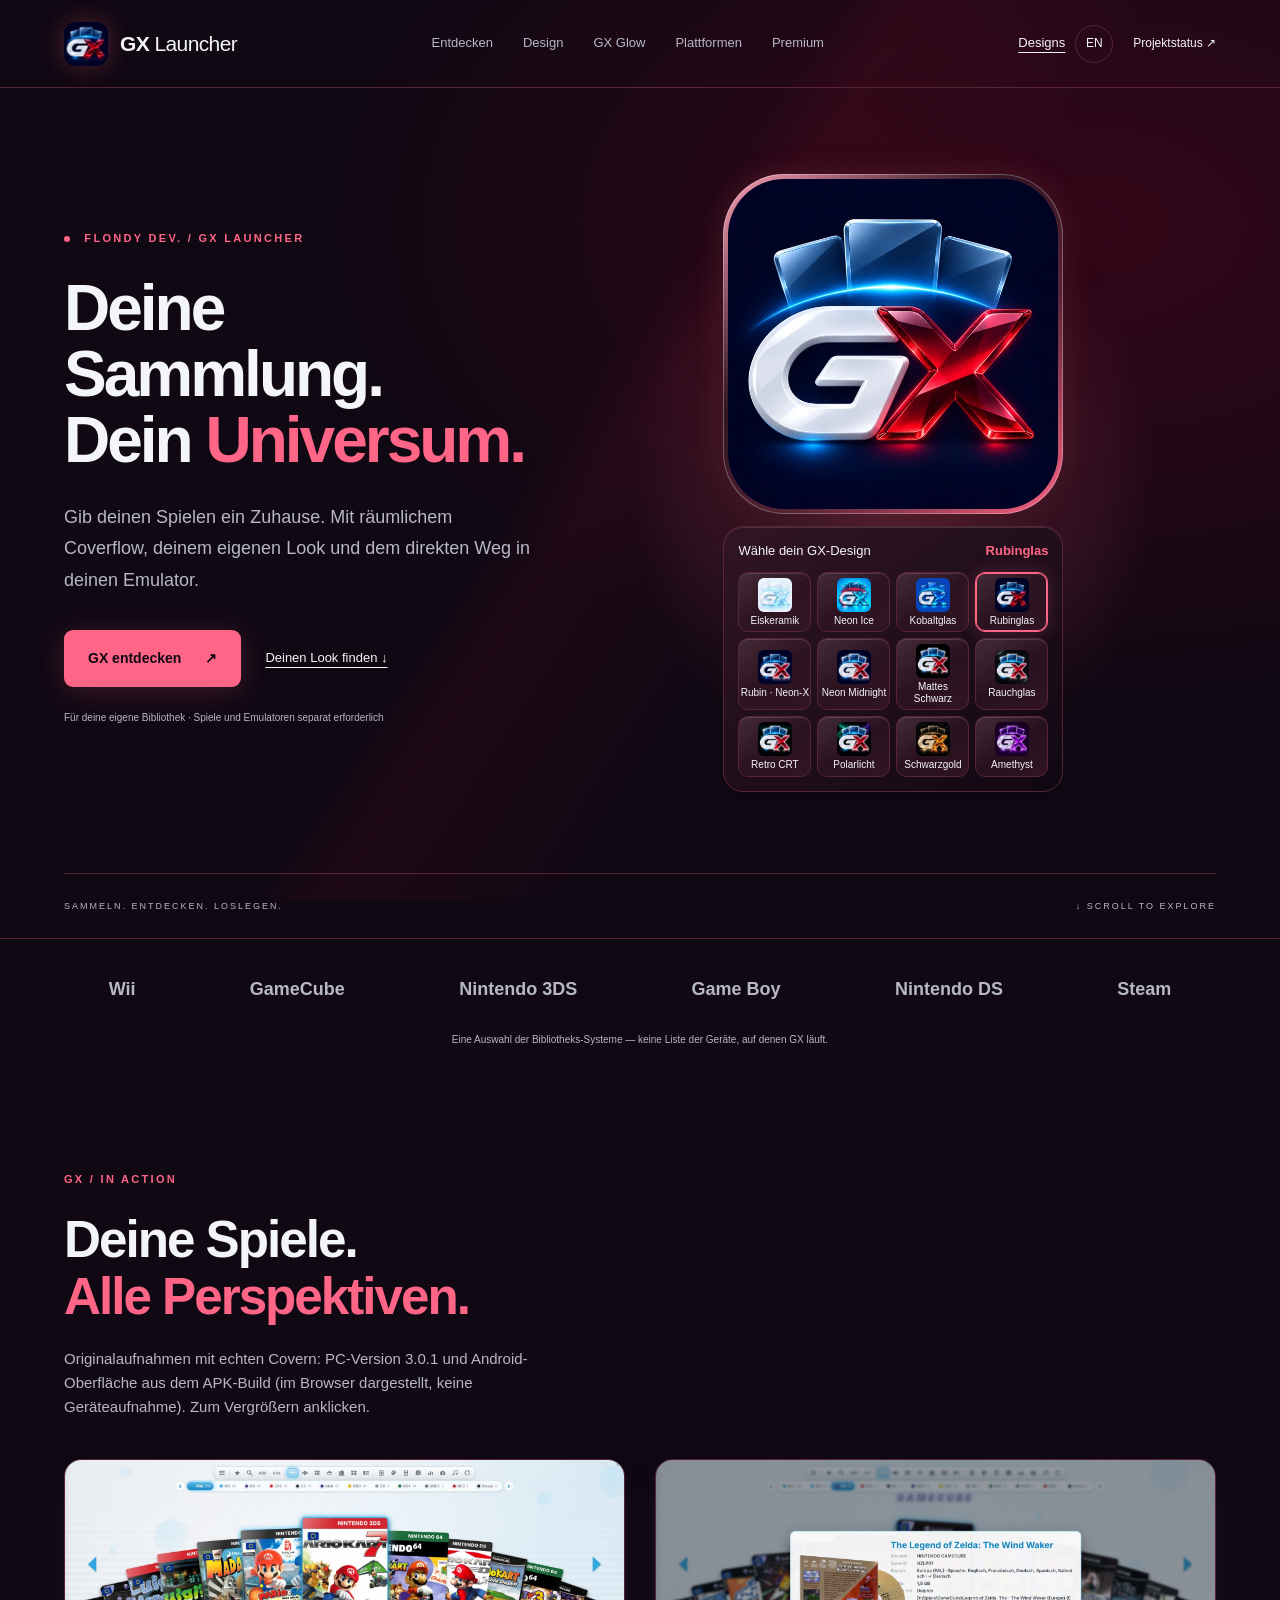
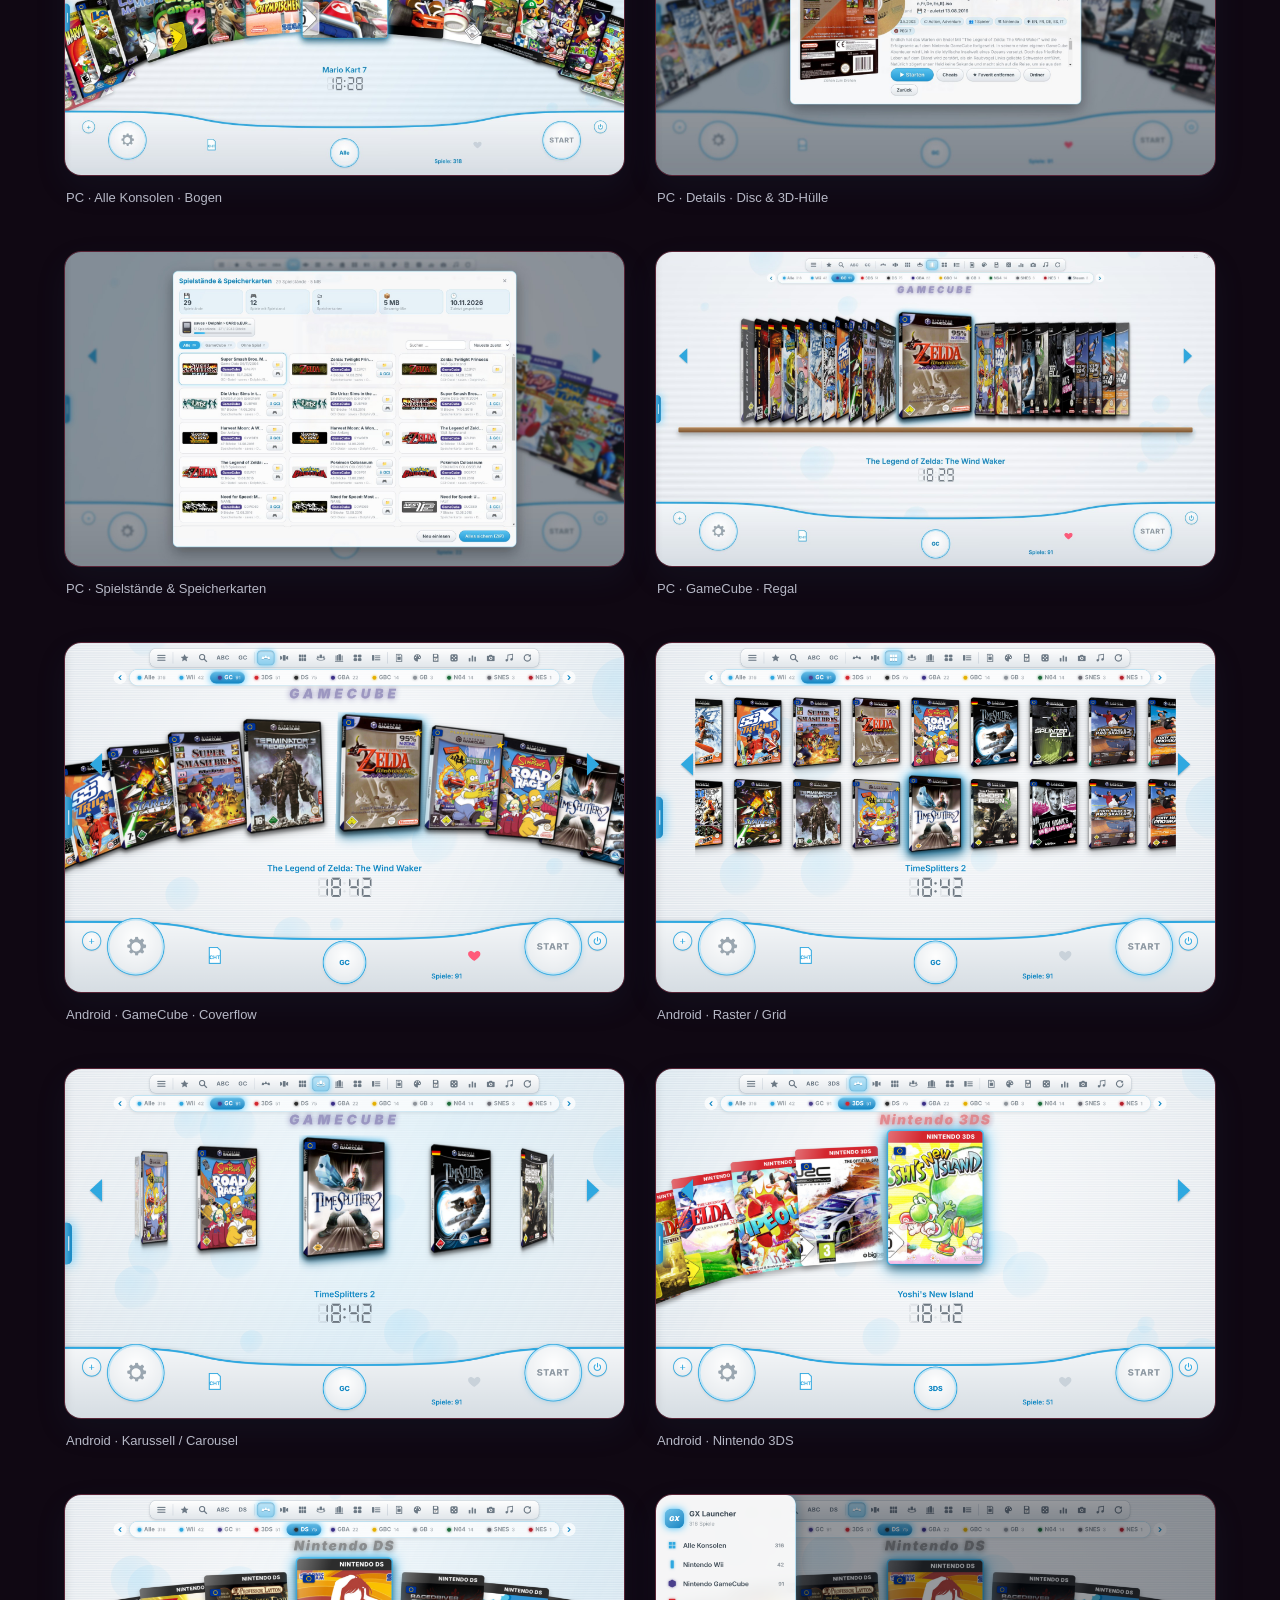
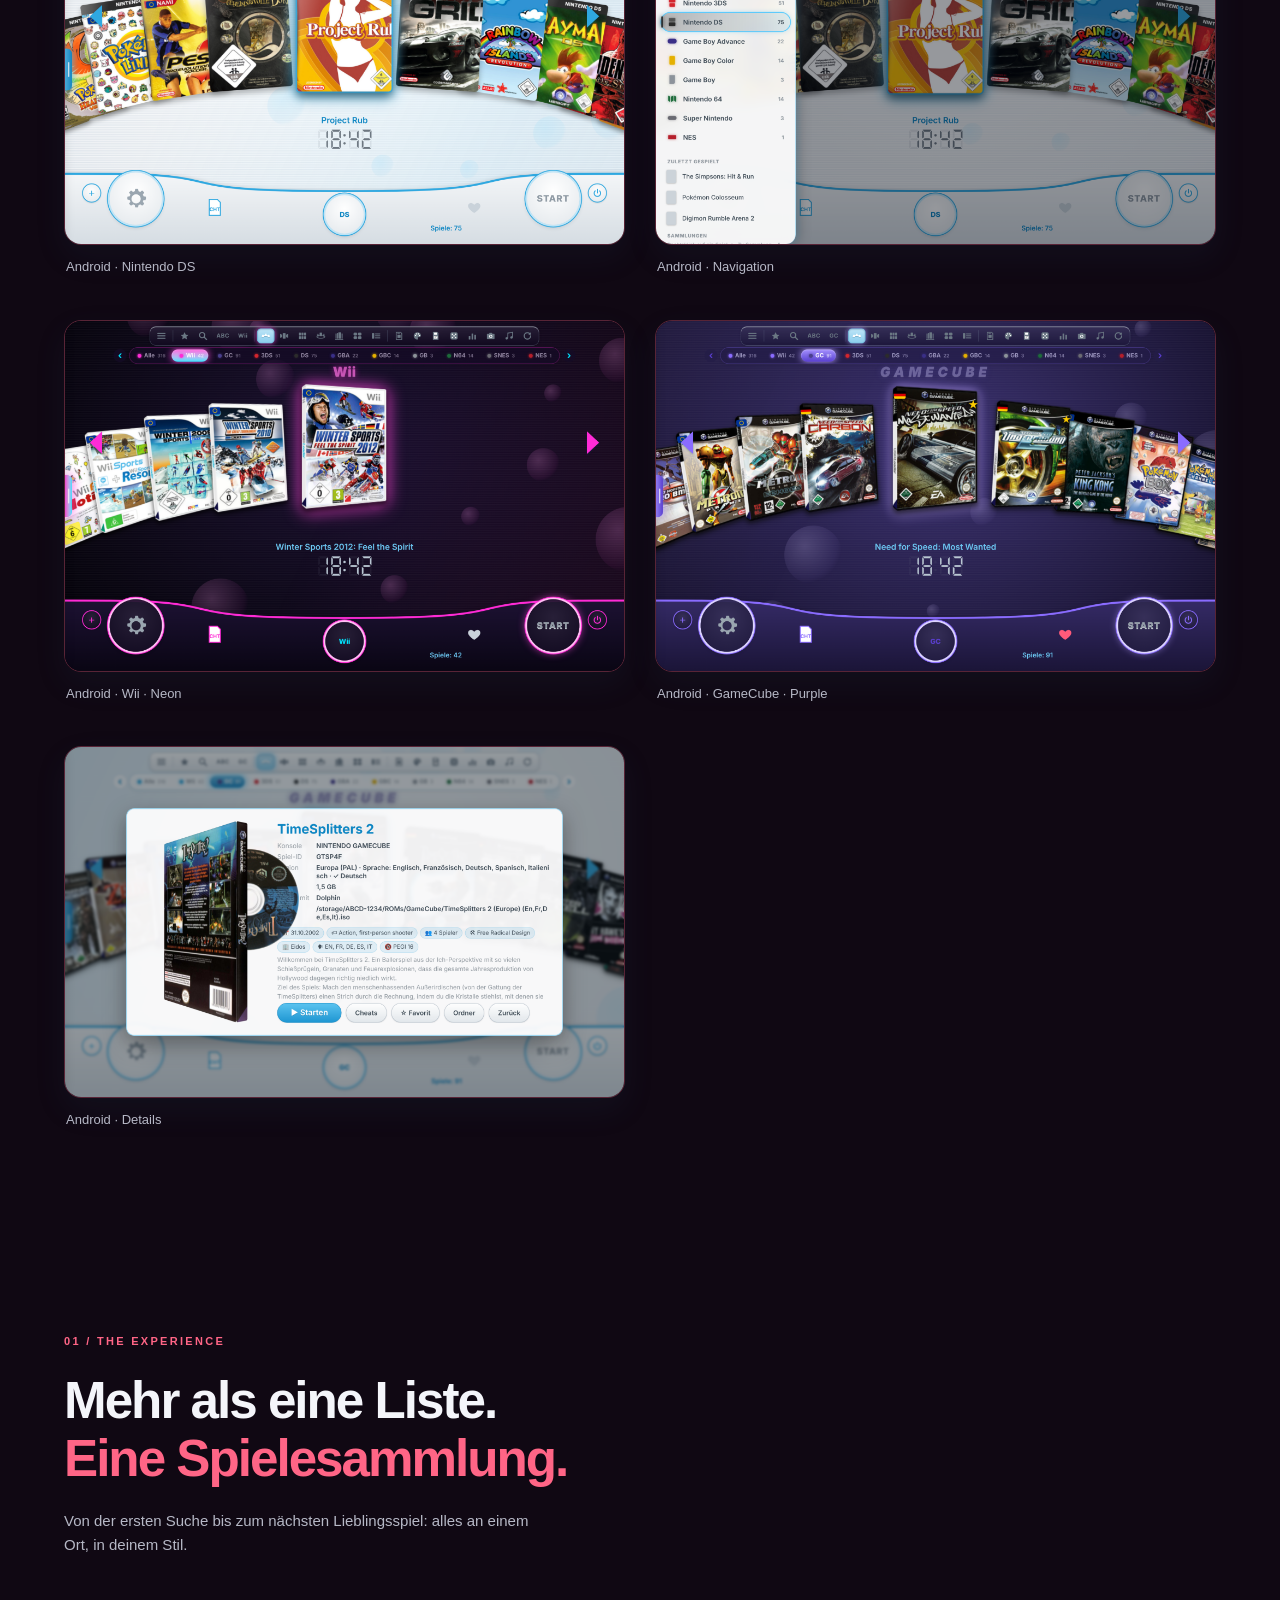
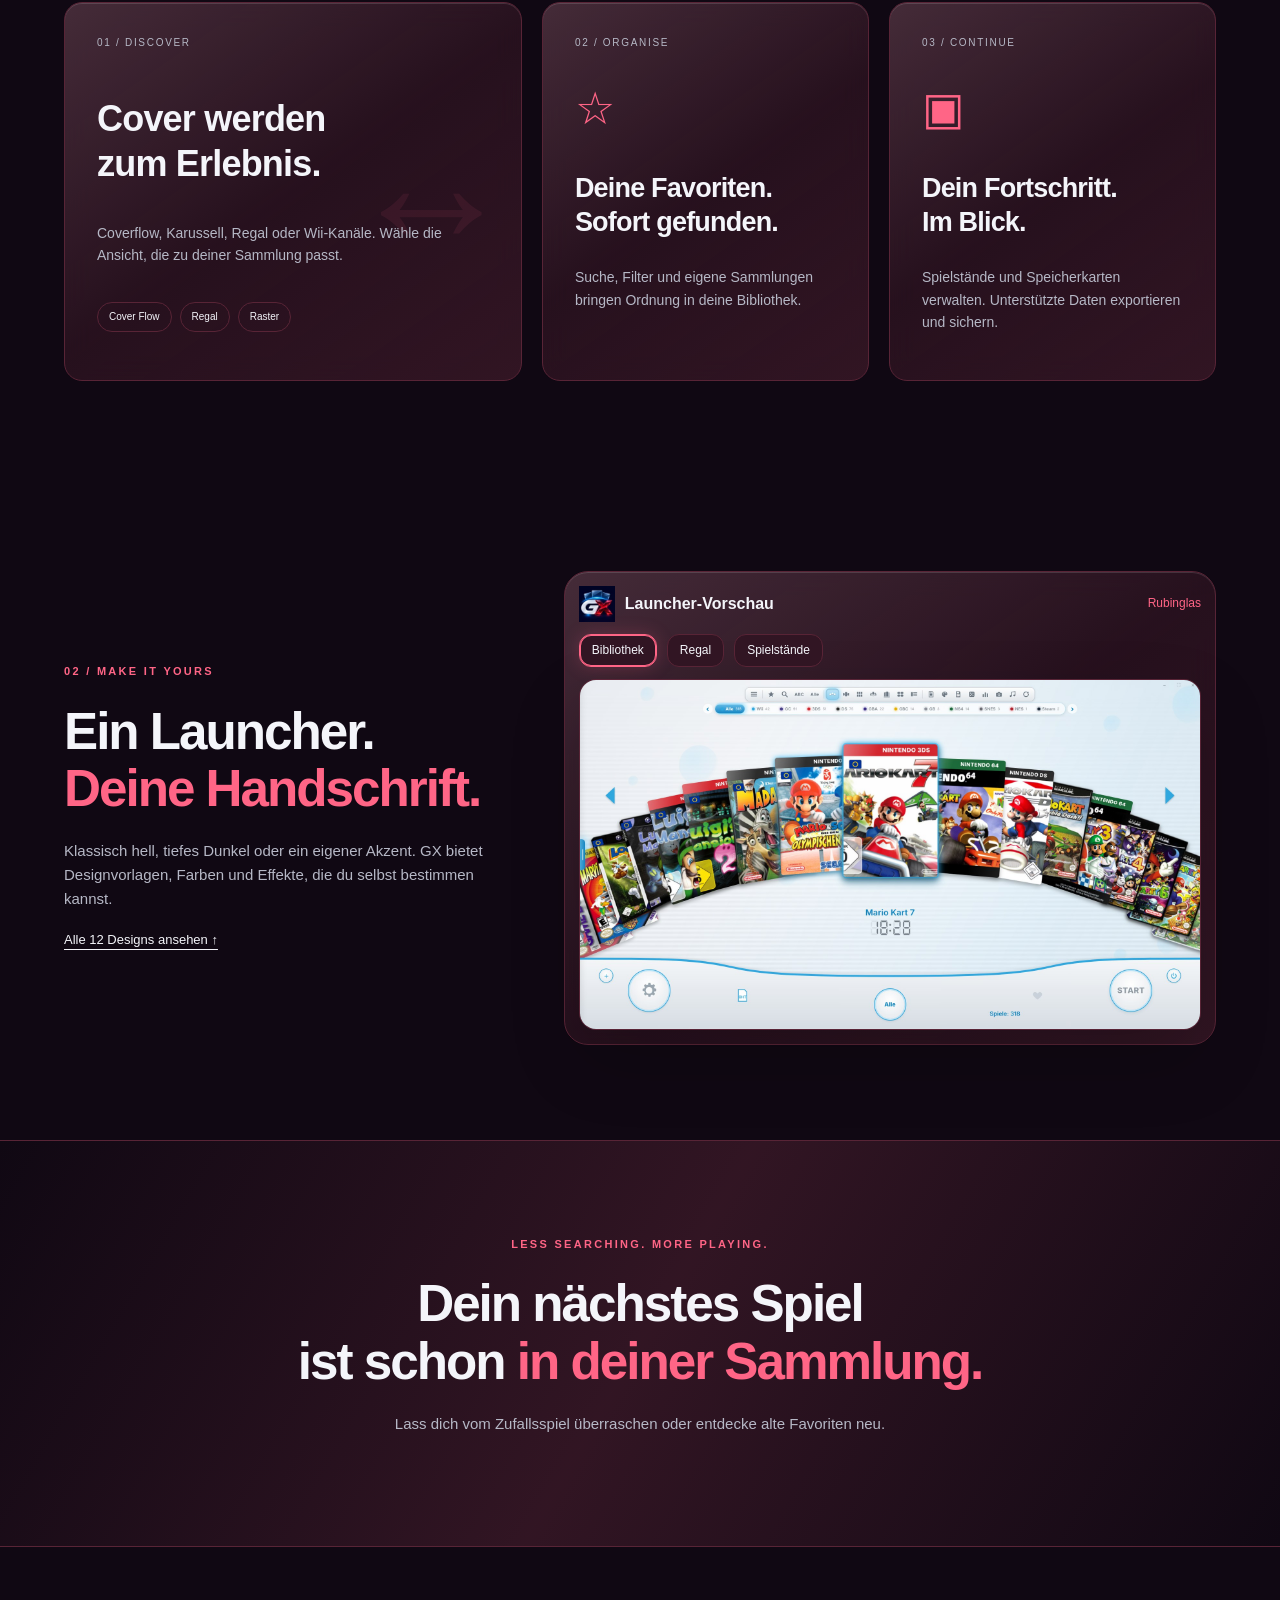
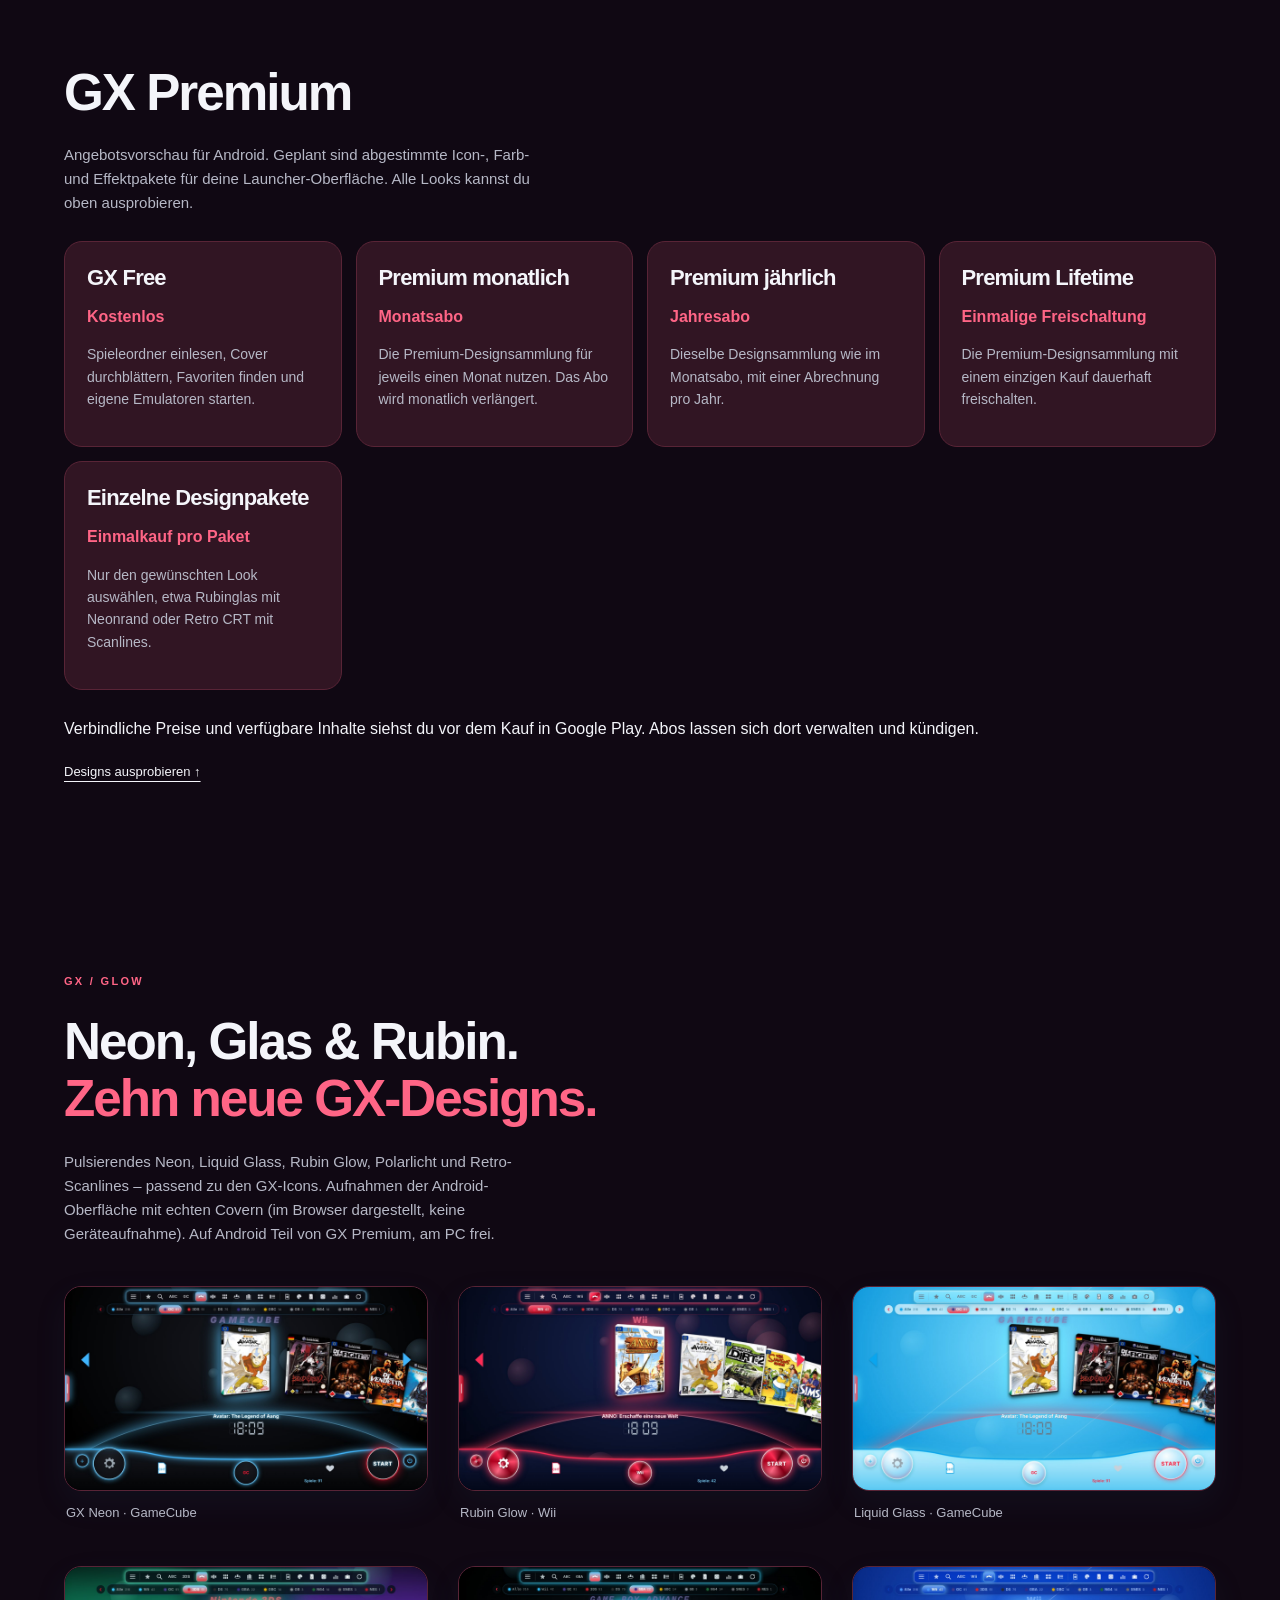
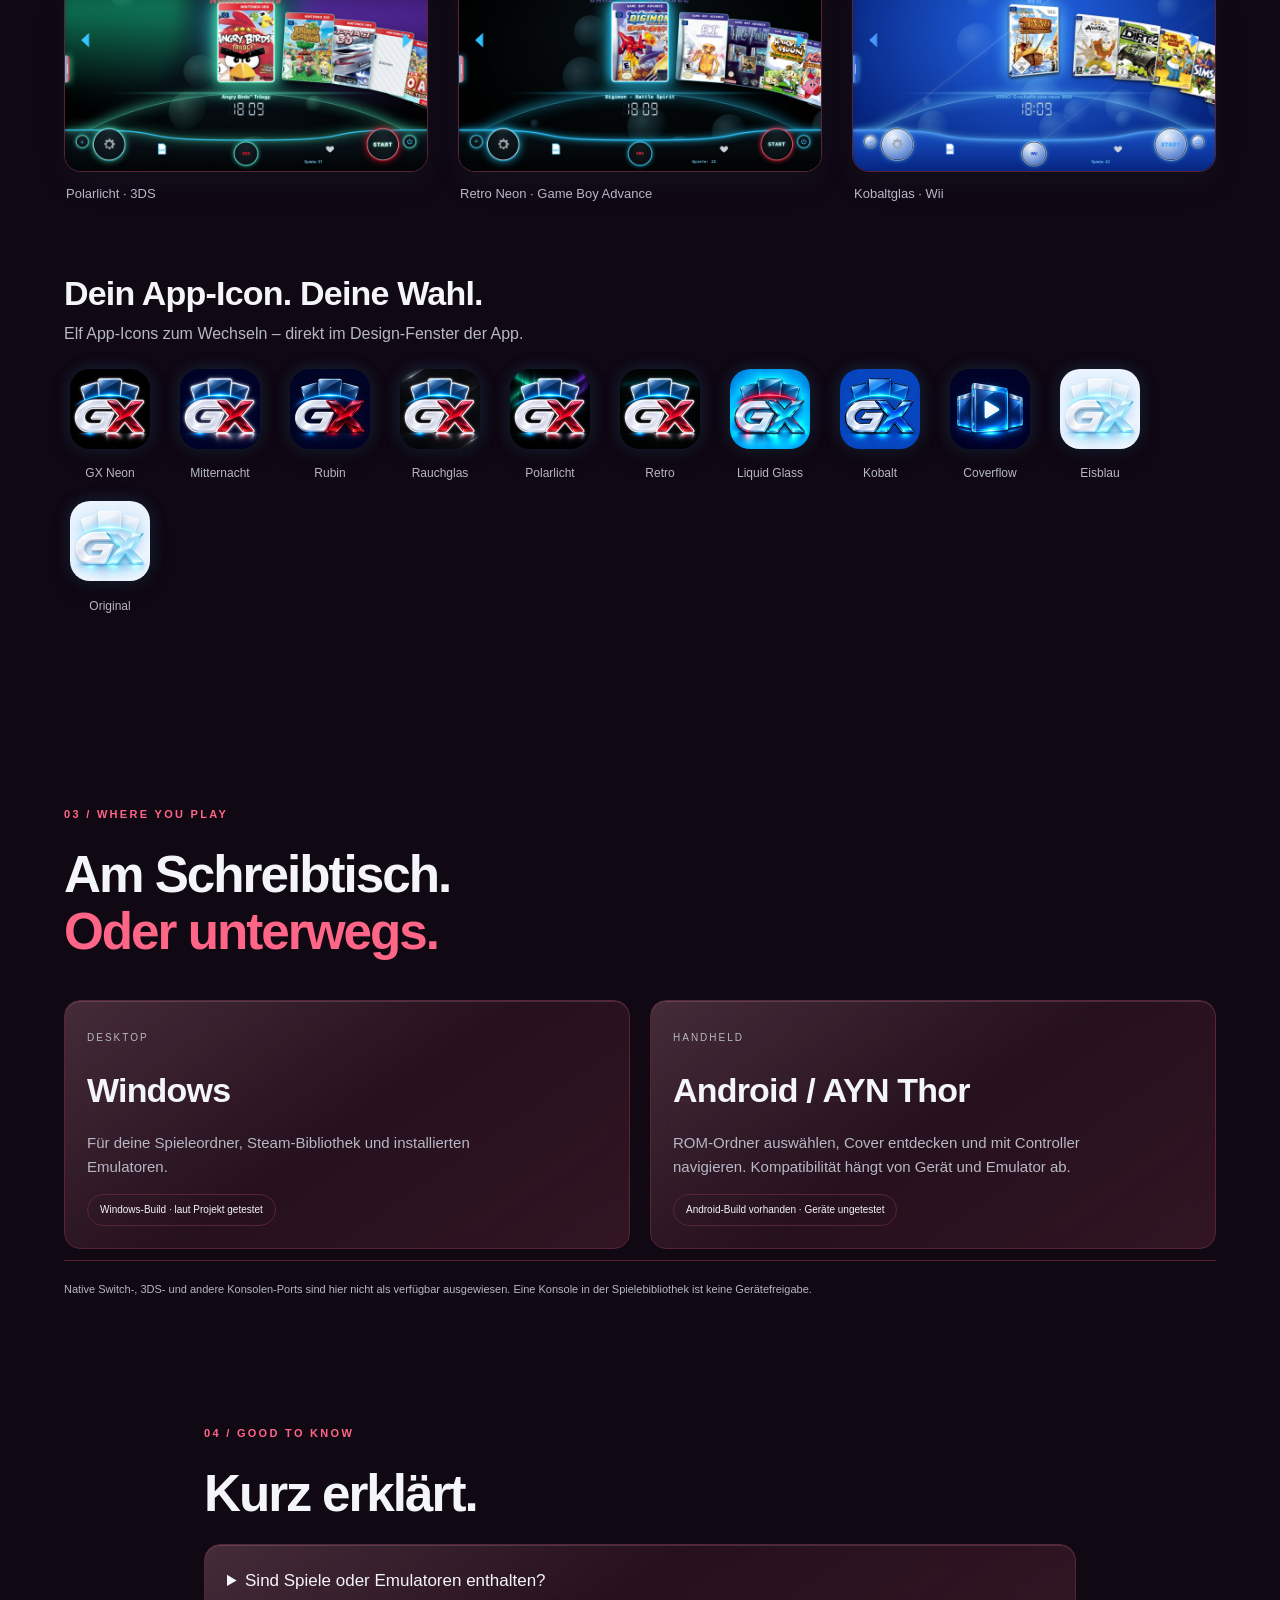
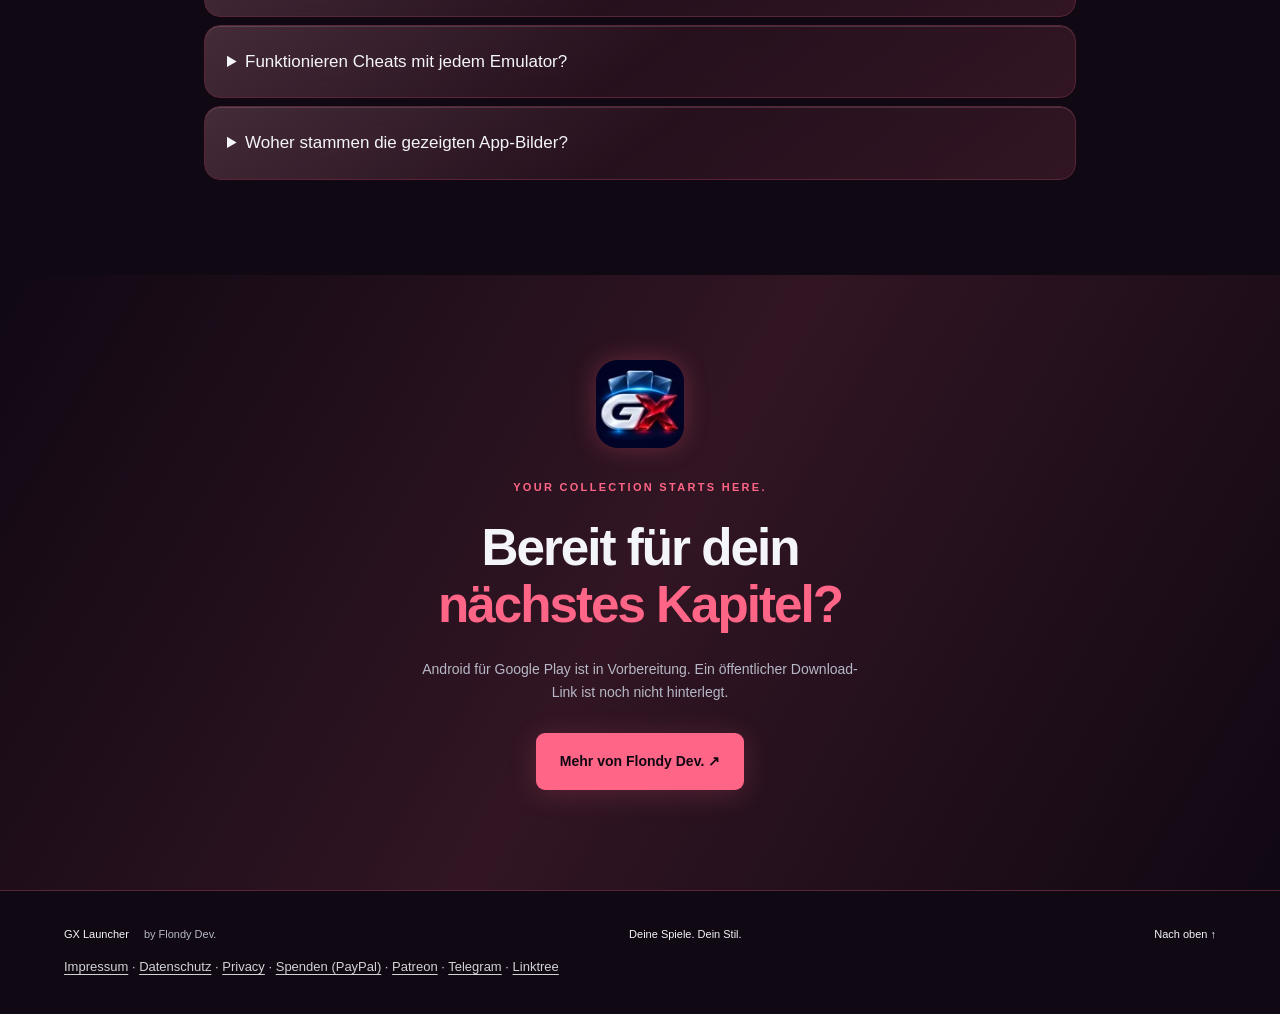
==== commit eb11b4e6: "Add Black Gold and Amethyst and place Neon Ice next to Ice Ceramic" ====
--- a/index.html
+++ b/index.html
@@ -1,9 +1,9 @@
 <!doctype html><html lang="de"><head><meta charset="UTF-8"><meta name="viewport" content="width=device-width,initial-scale=1"><meta name="theme-color" content="#f5fbff"><link rel="canonical" href="https://marcel-2025.github.io/GX-Landingpage/"><meta property="og:type" content="website"><meta property="og:url" content="https://marcel-2025.github.io/GX-Landingpage/"><meta property="og:title" content="GX Launcher – Deine Sammlung. Dein Universum."><meta property="og:description" content="Deine Spielebibliothek mit Coverflow, Themes und Emulator-Start. Spiele und Emulatoren separat erforderlich."><meta property="og:image" content="https://marcel-2025.github.io/GX-Landingpage/assets/gx-icon.png"><meta name="description" content="GX Launcher – deine persönliche Spielebibliothek mit Coverflow, Themes und Emulator-Anbindung."><title>GX Launcher — Deine Sammlung. Dein Universum.</title><link rel="icon" href="assets/themes/ruby-thumb.webp"><link rel="stylesheet" href="style.css"><link rel="stylesheet" href="themes.css"></head><body class="gx-skin" data-fx="ruby">
 <header><a class="brand" href="#"><img data-brand-icon src="assets/themes/ruby.webp" alt=""><span>GX <b>Launcher</b></span></a><nav><a href="#gallery" data-de="Entdecken" data-en="Explore">Entdecken</a><a href="#design" data-de="Design" data-en="Design">Design</a><a href="#glow" data-de="GX Glow" data-en="GX Glow">GX Glow</a><a href="#platforms" data-de="Plattformen" data-en="Platforms">Plattformen</a><a href="#premium">Premium</a></nav><div class="controls"><a class="theme-shortcut" href="#looks" data-de="Designs" data-en="Themes">Designs</a><button id="language" aria-label="Switch language">EN</button><a class="small-cta" href="#access" data-de="Projektstatus ↗" data-en="Project status ↗">Projektstatus ↗</a></div></header>
-<main><section class="hero"><div class="hero-copy"><div class="eyebrow"><span></span> FLONDY DEV. / GX LAUNCHER</div><h1 data-de="Deine Sammlung.<br>Dein <em>Universum.</em>" data-en="Your collection.<br>Your <em>universe.</em>">Deine Sammlung.<br>Dein <em>Universum.</em></h1><p class="lead" data-de="Gib deinen Spielen ein Zuhause. Mit räumlichem Coverflow, deinem eigenen Look und dem direkten Weg in deinen Emulator." data-en="Give your games a home. With dimensional coverflow, your own look and a direct route to your emulator.">Gib deinen Spielen ein Zuhause. Mit räumlichem Coverflow, deinem eigenen Look und dem direkten Weg in deinen Emulator.</p><div class="actions"><a class="button" href="#features" data-de="GX entdecken <span>↗</span>" data-en="Explore GX <span>↗</span>">GX entdecken <span>↗</span></a><a class="text-link" href="#looks" data-de="Deinen Look finden ↓" data-en="Find your look ↓">Deinen Look finden ↓</a></div><p class="micro" data-de="Für deine eigene Bibliothek · Spiele und Emulatoren separat erforderlich" data-en="For your own library · Games and emulators required separately">Für deine eigene Bibliothek · Spiele und Emulatoren separat erforderlich</p></div><div class="hero-art icon-stage"><div class="icon-frame"><img id="showcase-icon" data-brand-icon src="assets/themes/ruby.webp" width="640" height="640" alt="GX"></div><section id="looks" class="design-palette" aria-labelledby="looks-heading"><div class="palette-heading"><span id="looks-heading" data-de="Wähle dein GX-Design" data-en="Choose your GX theme">Wähle dein GX-Design</span><strong data-current>Rubinglas</strong></div><div class="look-options"><button type="button" class="look-choice" data-look="ice" aria-pressed="false"><img src="assets/themes/ice-thumb.webp" alt="" width="48" height="48"><span data-de="Eiskeramik" data-en="Ice Ceramic">Eiskeramik</span></button><button type="button" class="look-choice" data-look="cobalt" aria-pressed="false"><img src="assets/themes/cobalt-thumb.webp" alt="" width="48" height="48"><span data-de="Kobaltglas" data-en="Cobalt Glass">Kobaltglas</span></button><button type="button" class="look-choice" data-look="laser" aria-pressed="false"><img src="assets/themes/laser-thumb.webp" alt="" width="48" height="48"><span data-de="Neon Ice" data-en="Neon Ice">Neon Ice</span></button><button type="button" class="look-choice" data-look="ruby" aria-pressed="true"><img src="assets/themes/ruby-thumb.webp" alt="" width="48" height="48"><span data-de="Rubinglas" data-en="Ruby Glass">Rubinglas</span></button><button type="button" class="look-choice" data-look="rim" aria-pressed="false"><img src="assets/themes/rim-thumb.webp" alt="" width="48" height="48"><span data-de="Rubin · Neon-X" data-en="Ruby · Neon X">Rubin · Neon-X</span></button><button type="button" class="look-choice" data-look="neon" aria-pressed="false"><img src="assets/themes/neon-thumb.webp" alt="" width="48" height="48"><span data-de="Neon Midnight" data-en="Neon Midnight">Neon Midnight</span></button><button type="button" class="look-choice" data-look="black" aria-pressed="false"><img src="assets/themes/black-thumb.webp" alt="" width="48" height="48"><span data-de="Mattes Schwarz" data-en="Matte Black">Mattes Schwarz</span></button><button type="button" class="look-choice" data-look="smoke" aria-pressed="false"><img src="assets/themes/smoke-thumb.webp" alt="" width="48" height="48"><span data-de="Rauchglas" data-en="Smoked Glass">Rauchglas</span></button><button type="button" class="look-choice" data-look="crt" aria-pressed="false"><img src="assets/themes/crt-thumb.webp" alt="" width="48" height="48"><span data-de="Retro CRT" data-en="Retro CRT">Retro CRT</span></button><button type="button" class="look-choice" data-look="aurora" aria-pressed="false"><img src="assets/themes/aurora-thumb.webp" alt="" width="48" height="48"><span data-de="Polarlicht" data-en="Aurora">Polarlicht</span></button></div></section></div><div class="hero-bottom"><span data-de="SAMMELN. ENTDECKEN. LOSLEGEN." data-en="COLLECT. DISCOVER. PLAY.">SAMMELN. ENTDECKEN. LOSLEGEN.</span><span>↓ SCROLL TO EXPLORE</span></div></section>
+<main><section class="hero"><div class="hero-copy"><div class="eyebrow"><span></span> FLONDY DEV. / GX LAUNCHER</div><h1 data-de="Deine Sammlung.<br>Dein <em>Universum.</em>" data-en="Your collection.<br>Your <em>universe.</em>">Deine Sammlung.<br>Dein <em>Universum.</em></h1><p class="lead" data-de="Gib deinen Spielen ein Zuhause. Mit räumlichem Coverflow, deinem eigenen Look und dem direkten Weg in deinen Emulator." data-en="Give your games a home. With dimensional coverflow, your own look and a direct route to your emulator.">Gib deinen Spielen ein Zuhause. Mit räumlichem Coverflow, deinem eigenen Look und dem direkten Weg in deinen Emulator.</p><div class="actions"><a class="button" href="#features" data-de="GX entdecken <span>↗</span>" data-en="Explore GX <span>↗</span>">GX entdecken <span>↗</span></a><a class="text-link" href="#looks" data-de="Deinen Look finden ↓" data-en="Find your look ↓">Deinen Look finden ↓</a></div><p class="micro" data-de="Für deine eigene Bibliothek · Spiele und Emulatoren separat erforderlich" data-en="For your own library · Games and emulators required separately">Für deine eigene Bibliothek · Spiele und Emulatoren separat erforderlich</p></div><div class="hero-art icon-stage"><div class="icon-frame"><img id="showcase-icon" data-brand-icon src="assets/themes/ruby.webp" width="640" height="640" alt="GX"></div><section id="looks" class="design-palette" aria-labelledby="looks-heading"><div class="palette-heading"><span id="looks-heading" data-de="Wähle dein GX-Design" data-en="Choose your GX theme">Wähle dein GX-Design</span><strong data-current>Rubinglas</strong></div><div class="look-options"><button type="button" class="look-choice" data-look="ice" aria-pressed="false"><img src="assets/themes/ice-thumb.webp" alt="" width="48" height="48"><span data-de="Eiskeramik" data-en="Ice Ceramic">Eiskeramik</span></button><button type="button" class="look-choice" data-look="laser" aria-pressed="false"><img src="assets/themes/laser-thumb.webp" alt="" width="48" height="48"><span data-de="Neon Ice" data-en="Neon Ice">Neon Ice</span></button><button type="button" class="look-choice" data-look="cobalt" aria-pressed="false"><img src="assets/themes/cobalt-thumb.webp" alt="" width="48" height="48"><span data-de="Kobaltglas" data-en="Cobalt Glass">Kobaltglas</span></button><button type="button" class="look-choice" data-look="ruby" aria-pressed="true"><img src="assets/themes/ruby-thumb.webp" alt="" width="48" height="48"><span data-de="Rubinglas" data-en="Ruby Glass">Rubinglas</span></button><button type="button" class="look-choice" data-look="rim" aria-pressed="false"><img src="assets/themes/rim-thumb.webp" alt="" width="48" height="48"><span data-de="Rubin · Neon-X" data-en="Ruby · Neon X">Rubin · Neon-X</span></button><button type="button" class="look-choice" data-look="neon" aria-pressed="false"><img src="assets/themes/neon-thumb.webp" alt="" width="48" height="48"><span data-de="Neon Midnight" data-en="Neon Midnight">Neon Midnight</span></button><button type="button" class="look-choice" data-look="black" aria-pressed="false"><img src="assets/themes/black-thumb.webp" alt="" width="48" height="48"><span data-de="Mattes Schwarz" data-en="Matte Black">Mattes Schwarz</span></button><button type="button" class="look-choice" data-look="smoke" aria-pressed="false"><img src="assets/themes/smoke-thumb.webp" alt="" width="48" height="48"><span data-de="Rauchglas" data-en="Smoked Glass">Rauchglas</span></button><button type="button" class="look-choice" data-look="crt" aria-pressed="false"><img src="assets/themes/crt-thumb.webp" alt="" width="48" height="48"><span data-de="Retro CRT" data-en="Retro CRT">Retro CRT</span></button><button type="button" class="look-choice" data-look="aurora" aria-pressed="false"><img src="assets/themes/aurora-thumb.webp" alt="" width="48" height="48"><span data-de="Polarlicht" data-en="Aurora">Polarlicht</span></button><button type="button" class="look-choice" data-look="gold" aria-pressed="false"><img src="assets/themes/gold-thumb.webp" alt="" width="48" height="48"><span data-de="Schwarzgold" data-en="Black Gold">Schwarzgold</span></button><button type="button" class="look-choice" data-look="amethyst" aria-pressed="false"><img src="assets/themes/amethyst-thumb.webp" alt="" width="48" height="48"><span data-de="Amethyst" data-en="Amethyst">Amethyst</span></button></div></section></div><div class="hero-bottom"><span data-de="SAMMELN. ENTDECKEN. LOSLEGEN." data-en="COLLECT. DISCOVER. PLAY.">SAMMELN. ENTDECKEN. LOSLEGEN.</span><span>↓ SCROLL TO EXPLORE</span></div></section>
 <div class="system-strip"><span>Wii</span><span>GameCube</span><span>Nintendo 3DS</span><span>Game Boy</span><span>Nintendo DS</span><span>Steam</span></div><p class="strip-note" data-de="Eine Auswahl der Bibliotheks-Systeme — keine Liste der Geräte, auf denen GX läuft." data-en="Selected library systems — not a list of devices that run GX.">Eine Auswahl der Bibliotheks-Systeme — keine Liste der Geräte, auf denen GX läuft.</p>
 <section id="gallery" class="section"><div class="section-head"><span class="eyebrow">GX / IN ACTION</span><h2 data-de="Deine Spiele.<br><em>Alle Perspektiven.</em>" data-en="Your games.<br><em>Every perspective.</em>">Deine Spiele.<br><em>Alle Perspektiven.</em></h2><p data-de="Originalaufnahmen mit echten Covern: PC-Version 3.0.1 und Android-Oberfläche aus dem APK-Build (im Browser dargestellt, keine Geräteaufnahme). Zum Vergrößern anklicken." data-en="Original captures with real covers: PC version 3.0.1 and the Android UI from the APK build (rendered in a browser, not a device recording). Click to enlarge.">Originalaufnahmen mit echten Covern: PC-Version 3.0.1 und Android-Oberfläche aus dem APK-Build (im Browser dargestellt, keine Geräteaufnahme). Zum Vergrößern anklicken.</p></div><div class="gallery"><figure><button class="zoom" data-image="assets/pc_alle_konsolen.jpg" aria-label="PC · Alle Konsolen · Bogen"><img src="assets/pc_alle_konsolen.jpg" alt="GX Launcher PC-Version · Alle Konsolen · Bogen" loading="lazy" width="1920" height="1080"></button><figcaption>PC · Alle Konsolen · Bogen</figcaption></figure><figure><button class="zoom" data-image="assets/pc_details_wind_waker.jpg" aria-label="PC · Details · Disc & 3D-Hülle"><img src="assets/pc_details_wind_waker.jpg" alt="GX Launcher PC-Version · Details · Disc & 3D-Hülle" loading="lazy" width="1920" height="1080"></button><figcaption>PC · Details · Disc & 3D-Hülle</figcaption></figure><figure><button class="zoom" data-image="assets/pc_spielstaende.jpg" aria-label="PC · Spielstände & Speicherkarten"><img src="assets/pc_spielstaende.jpg" alt="GX Launcher PC-Version · Spielstände & Speicherkarten" loading="lazy" width="1920" height="1080"></button><figcaption>PC · Spielstände & Speicherkarten</figcaption></figure><figure><button class="zoom" data-image="assets/pc_regal_gamecube.jpg" aria-label="PC · GameCube · Regal"><img src="assets/pc_regal_gamecube.jpg" alt="GX Launcher PC-Version · GameCube · Regal" loading="lazy" width="1920" height="1080"></button><figcaption>PC · GameCube · Regal</figcaption></figure><figure><button class="zoom" data-image="assets/01_coverflow_gc.png" aria-label="GameCube · Coverflow"><img src="assets/01_coverflow_gc.png" alt="GX Launcher · GameCube · Coverflow" loading="lazy" width="2048" height="1280"></button><figcaption>Android · GameCube · Coverflow</figcaption></figure><figure><button class="zoom" data-image="assets/04_raster.png" aria-label="Raster / Grid"><img src="assets/04_raster.png" alt="GX Launcher · Raster / Grid" loading="lazy" width="2048" height="1280"></button><figcaption>Android · Raster / Grid</figcaption></figure><figure><button class="zoom" data-image="assets/05_karussell.png" aria-label="Karussell / Carousel"><img src="assets/05_karussell.png" alt="GX Launcher · Karussell / Carousel" loading="lazy" width="2048" height="1280"></button><figcaption>Android · Karussell / Carousel</figcaption></figure><figure><button class="zoom" data-image="assets/06_coverflow_3ds.png" aria-label="Nintendo 3DS"><img src="assets/06_coverflow_3ds.png" alt="GX Launcher · Nintendo 3DS" loading="lazy" width="2048" height="1280"></button><figcaption>Android · Nintendo 3DS</figcaption></figure><figure><button class="zoom" data-image="assets/07_coverflow_ds.png" aria-label="Nintendo DS"><img src="assets/07_coverflow_ds.png" alt="GX Launcher · Nintendo DS" loading="lazy" width="2048" height="1280"></button><figcaption>Android · Nintendo DS</figcaption></figure><figure><button class="zoom" data-image="assets/08_seitenleiste.png" aria-label="Navigation"><img src="assets/08_seitenleiste.png" alt="GX Launcher · Navigation" loading="lazy" width="2048" height="1280"></button><figcaption>Android · Navigation</figcaption></figure><figure><button class="zoom" data-image="assets/09_theme_neon_wii.png" aria-label="Wii · Neon"><img src="assets/09_theme_neon_wii.png" alt="GX Launcher · Wii · Neon" loading="lazy" width="2048" height="1280"></button><figcaption>Android · Wii · Neon</figcaption></figure><figure><button class="zoom" data-image="assets/10_theme_gc.png" aria-label="GameCube · Purple"><img src="assets/10_theme_gc.png" alt="GX Launcher · GameCube · Purple" loading="lazy" width="2048" height="1280"></button><figcaption>Android · GameCube · Purple</figcaption></figure><figure><button class="zoom" data-image="assets/03_details.png" aria-label="Details"><img src="assets/03_details.png" alt="GX Launcher · Details" loading="lazy" width="2048" height="1280"></button><figcaption>Android · Details</figcaption></figure></div></section><section id="features" class="section"><div class="section-head"><span class="eyebrow">01 / THE EXPERIENCE</span><h2 data-de="Mehr als eine Liste.<br><em>Eine Spielesammlung.</em>" data-en="More than a list.<br><em>A game collection.</em>">Mehr als eine Liste.<br><em>Eine Spielesammlung.</em></h2><p data-de="Von der ersten Suche bis zum nächsten Lieblingsspiel: alles an einem Ort, in deinem Stil." data-en="From your first search to your next favourite game: one place, your style.">Von der ersten Suche bis zum nächsten Lieblingsspiel: alles an einem Ort, in deinem Stil.</p></div><div class="feature-grid"><article class="feature large"><div class="number">01 / DISCOVER</div><h3 data-de="Cover werden<br>zum Erlebnis." data-en="Make your covers<br>an experience.">Cover werden<br>zum Erlebnis.</h3><p data-de="Coverflow, Karussell, Regal oder Wii-Kanäle. Wähle die Ansicht, die zu deiner Sammlung passt." data-en="Coverflow, carousel, shelf or Wii channels. Choose the view that suits your collection.">Coverflow, Karussell, Regal oder Wii-Kanäle. Wähle die Ansicht, die zu deiner Sammlung passt.</p><div class="view-tags"><span>Cover Flow</span><span data-de="Regal" data-en="Shelf">Regal</span><span data-de="Raster" data-en="Grid">Raster</span></div><div class="abstract-mark" aria-hidden="true">↔</div></article><article class="feature"><div class="number">02 / ORGANISE</div><div class="glyph">☆</div><h3 data-de="Deine Favoriten.<br>Sofort gefunden." data-en="Your favourites.<br>Ready to find.">Deine Favoriten.<br>Sofort gefunden.</h3><p data-de="Suche, Filter und eigene Sammlungen bringen Ordnung in deine Bibliothek." data-en="Search, filters and custom collections keep your library organised.">Suche, Filter und eigene Sammlungen bringen Ordnung in deine Bibliothek.</p></article><article class="feature"><div class="number">03 / CONTINUE</div><div class="glyph">▣</div><h3 data-de="Dein Fortschritt.<br>Im Blick." data-en="Your progress.<br>In view.">Dein Fortschritt.<br>Im Blick.</h3><p data-de="Spielstände und Speicherkarten verwalten. Unterstützte Daten exportieren und sichern." data-en="Manage saves and memory cards. Export and back up supported data.">Spielstände und Speicherkarten verwalten. Unterstützte Daten exportieren und sichern.</p></article></div></section>
-<section id="design" class="section design-section"><div class="design-copy"><span class="eyebrow">02 / MAKE IT YOURS</span><h2 data-de="Ein Launcher.<br><em>Deine Handschrift.</em>" data-en="One launcher.<br><em>Your signature.</em>">Ein Launcher.<br><em>Deine Handschrift.</em></h2><p data-de="Klassisch hell, tiefes Dunkel oder ein eigener Akzent. GX bietet Designvorlagen, Farben und Effekte, die du selbst bestimmen kannst." data-en="Classic light, deep dark or your own accent. GX offers themes, colours and effects you can make your own.">Klassisch hell, tiefes Dunkel oder ein eigener Akzent. GX bietet Designvorlagen, Farben und Effekte, die du selbst bestimmen kannst.</p><a class="text-link" href="#looks" data-de="Alle 10 Designs ansehen ↑" data-en="Explore all 10 themes ↑">Alle 10 Designs ansehen ↑</a></div><div class="preview-shell"><div class="preview-head"><img data-brand-icon src="assets/themes/ruby.webp" width="36" height="36" alt=""><strong data-de="Launcher-Vorschau" data-en="Launcher preview">Launcher-Vorschau</strong><span data-current>Rubinglas</span></div><div class="preview-tabs"><button data-preview="0" aria-pressed="true" data-de="Bibliothek" data-en="Library">Bibliothek</button><button data-preview="1" aria-pressed="false" data-de="Regal" data-en="Shelf">Regal</button><button data-preview="2" aria-pressed="false" data-de="Spielstände" data-en="Saves">Spielstände</button></div><button class="zoom preview-image" data-image="assets/pc_alle_konsolen.jpg"><img src="assets/pc_alle_konsolen.jpg" width="1920" height="1080" alt="GX Launcher · Coverflow"></button></div></section>
+<section id="design" class="section design-section"><div class="design-copy"><span class="eyebrow">02 / MAKE IT YOURS</span><h2 data-de="Ein Launcher.<br><em>Deine Handschrift.</em>" data-en="One launcher.<br><em>Your signature.</em>">Ein Launcher.<br><em>Deine Handschrift.</em></h2><p data-de="Klassisch hell, tiefes Dunkel oder ein eigener Akzent. GX bietet Designvorlagen, Farben und Effekte, die du selbst bestimmen kannst." data-en="Classic light, deep dark or your own accent. GX offers themes, colours and effects you can make your own.">Klassisch hell, tiefes Dunkel oder ein eigener Akzent. GX bietet Designvorlagen, Farben und Effekte, die du selbst bestimmen kannst.</p><a class="text-link" href="#looks" data-de="Alle 12 Designs ansehen ↑" data-en="Explore all 12 themes ↑">Alle 12 Designs ansehen ↑</a></div><div class="preview-shell"><div class="preview-head"><img data-brand-icon src="assets/themes/ruby.webp" width="36" height="36" alt=""><strong data-de="Launcher-Vorschau" data-en="Launcher preview">Launcher-Vorschau</strong><span data-current>Rubinglas</span></div><div class="preview-tabs"><button data-preview="0" aria-pressed="true" data-de="Bibliothek" data-en="Library">Bibliothek</button><button data-preview="1" aria-pressed="false" data-de="Regal" data-en="Shelf">Regal</button><button data-preview="2" aria-pressed="false" data-de="Spielstände" data-en="Saves">Spielstände</button></div><button class="zoom preview-image" data-image="assets/pc_alle_konsolen.jpg"><img src="assets/pc_alle_konsolen.jpg" width="1920" height="1080" alt="GX Launcher · Coverflow"></button></div></section>
 <section class="quote-section"><span class="eyebrow">LESS SEARCHING. MORE PLAYING.</span><h2 data-de="Dein nächstes Spiel<br>ist schon <em>in deiner Sammlung.</em>" data-en="Your next game<br>is already <em>in your collection.</em>">Dein nächstes Spiel<br>ist schon <em>in deiner Sammlung.</em></h2><p data-de="Lass dich vom Zufallsspiel überraschen oder entdecke alte Favoriten neu." data-en="Let the random game picker surprise you, or rediscover an old favourite.">Lass dich vom Zufallsspiel überraschen oder entdecke alte Favoriten neu.</p></section>
 <section id="premium" class="section"><div class="section-head"><h2 data-de="GX Premium" data-en="GX Premium">GX Premium</h2><p data-de="Angebotsvorschau für Android. Geplant sind abgestimmte Icon-, Farb- und Effektpakete für deine Launcher-Oberfläche. Alle Looks kannst du oben ausprobieren." data-en="Android offer preview. Planned packs pair icons, colours and effects for your launcher interface. Try every look above.">Angebotsvorschau für Android. Geplant sind abgestimmte Icon-, Farb- und Effektpakete für deine Launcher-Oberfläche. Alle Looks kannst du oben ausprobieren.</p></div><div class="price-grid"><article><h3 data-de="GX Free" data-en="GX Free">GX Free</h3><strong data-de="Kostenlos" data-en="Free">Kostenlos</strong><p data-de="Spieleordner einlesen, Cover durchblättern, Favoriten finden und eigene Emulatoren starten." data-en="Scan game folders, browse cover art, find favourites and launch your own emulators.">Spieleordner einlesen, Cover durchblättern, Favoriten finden und eigene Emulatoren starten.</p></article><article><h3 data-de="Premium monatlich" data-en="Monthly Premium">Premium monatlich</h3><strong data-de="Monatsabo" data-en="Monthly subscription">Monatsabo</strong><p data-de="Die Premium-Designsammlung für jeweils einen Monat nutzen. Das Abo wird monatlich verlängert." data-en="Use the premium design collection one month at a time. The subscription renews monthly.">Die Premium-Designsammlung für jeweils einen Monat nutzen. Das Abo wird monatlich verlängert.</p></article><article><h3 data-de="Premium jährlich" data-en="Annual Premium">Premium jährlich</h3><strong data-de="Jahresabo" data-en="Annual subscription">Jahresabo</strong><p data-de="Dieselbe Designsammlung wie im Monatsabo, mit einer Abrechnung pro Jahr." data-en="Get the same design collection as the monthly plan, billed once a year.">Dieselbe Designsammlung wie im Monatsabo, mit einer Abrechnung pro Jahr.</p></article><article><h3 data-de="Premium Lifetime" data-en="Premium Lifetime">Premium Lifetime</h3><strong data-de="Einmalige Freischaltung" data-en="One-time unlock">Einmalige Freischaltung</strong><p data-de="Die Premium-Designsammlung mit einem einzigen Kauf dauerhaft freischalten." data-en="Permanently unlock the premium design collection with a single purchase.">Die Premium-Designsammlung mit einem einzigen Kauf dauerhaft freischalten.</p></article><article><h3 data-de="Einzelne Designpakete" data-en="Individual design packs">Einzelne Designpakete</h3><strong data-de="Einmalkauf pro Paket" data-en="One-time purchase per pack">Einmalkauf pro Paket</strong><p data-de="Nur den gewünschten Look auswählen, etwa Rubinglas mit Neonrand oder Retro CRT mit Scanlines." data-en="Choose an individual look, such as ruby glass with a neon rim or Retro CRT with scanlines.">Nur den gewünschten Look auswählen, etwa Rubinglas mit Neonrand oder Retro CRT mit Scanlines.</p></article></div><p data-de="Verbindliche Preise und verfügbare Inhalte siehst du vor dem Kauf in Google Play. Abos lassen sich dort verwalten und kündigen." data-en="Google Play shows the final price and available content before purchase. You can manage and cancel subscriptions there.">Verbindliche Preise und verfügbare Inhalte siehst du vor dem Kauf in Google Play. Abos lassen sich dort verwalten und kündigen.</p><a class="text-link" href="#looks" data-de="Designs ausprobieren ↑" data-en="Try the themes ↑">Designs ausprobieren ↑</a></section><section id="glow" class="section glow-section"><div class="section-head"><span class="eyebrow">GX / GLOW</span><h2 data-de="Neon, Glas &amp; Rubin.<br><em>Zehn neue GX-Designs.</em>" data-en="Neon, glass &amp; ruby.<br><em>Ten new GX themes.</em>">Neon, Glas &amp; Rubin.<br><em>Zehn neue GX-Designs.</em></h2><p data-de="Pulsierendes Neon, Liquid Glass, Rubin Glow, Polarlicht und Retro-Scanlines – passend zu den GX-Icons. Aufnahmen der Android-Oberfläche mit echten Covern (im Browser dargestellt, keine Geräteaufnahme). Auf Android Teil von GX Premium, am PC frei." data-en="Pulsing neon, liquid glass, ruby glow, aurora and retro scanlines – matching the GX icons. Captures of the Android UI with real covers (rendered in a browser, not a device recording). Part of GX Premium on Android, free on PC.">Pulsierendes Neon, Liquid Glass, Rubin Glow, Polarlicht und Retro-Scanlines – passend zu den GX-Icons. Aufnahmen der Android-Oberfläche mit echten Covern (im Browser dargestellt, keine Geräteaufnahme). Auf Android Teil von GX Premium, am PC frei.</p></div><div class="gallery"><figure><button class="zoom" data-image="assets/designs/gxneon.jpg" aria-label="GX Neon · GameCube"><img src="assets/designs/gxneon.jpg" alt="GX Launcher · GX Neon · GameCube" loading="lazy" width="1600" height="900"></button><figcaption data-de="GX Neon · GameCube" data-en="GX Neon · GameCube">GX Neon · GameCube</figcaption></figure><figure><button class="zoom" data-image="assets/designs/gxrubin.jpg" aria-label="Rubin Glow · Wii"><img src="assets/designs/gxrubin.jpg" alt="GX Launcher · Rubin Glow · Wii" loading="lazy" width="1600" height="900"></button><figcaption data-de="Rubin Glow · Wii" data-en="Ruby Glow · Wii">Rubin Glow · Wii</figcaption></figure><figure><button class="zoom" data-image="assets/designs/gxglas.jpg" aria-label="Liquid Glass · GameCube"><img src="assets/designs/gxglas.jpg" alt="GX Launcher · Liquid Glass · GameCube" loading="lazy" width="1600" height="900"></button><figcaption data-de="Liquid Glass · GameCube" data-en="Liquid Glass · GameCube">Liquid Glass · GameCube</figcaption></figure><figure><button class="zoom" data-image="assets/designs/gxpolar.jpg" aria-label="Polarlicht · 3DS"><img src="assets/designs/gxpolar.jpg" alt="GX Launcher · Polarlicht · 3DS" loading="lazy" width="1600" height="900"></button><figcaption data-de="Polarlicht · 3DS" data-en="Aurora · 3DS">Polarlicht · 3DS</figcaption></figure><figure><button class="zoom" data-image="assets/designs/gxretro.jpg" aria-label="Retro Neon · Game Boy Advance"><img src="assets/designs/gxretro.jpg" alt="GX Launcher · Retro Neon · Game Boy Advance" loading="lazy" width="1600" height="900"></button><figcaption data-de="Retro Neon · Game Boy Advance" data-en="Retro Neon · Game Boy Advance">Retro Neon · Game Boy Advance</figcaption></figure><figure><button class="zoom" data-image="assets/designs/gxkobalt.jpg" aria-label="Kobaltglas · Wii"><img src="assets/designs/gxkobalt.jpg" alt="GX Launcher · Kobaltglas · Wii" loading="lazy" width="1600" height="900"></button><figcaption data-de="Kobaltglas · Wii" data-en="Cobalt Glass · Wii">Kobaltglas · Wii</figcaption></figure></div><h3 class="icons-title" data-de="Dein App-Icon. Deine Wahl." data-en="Your app icon. Your choice.">Dein App-Icon. Deine Wahl.</h3><p class="icons-note" data-de="Elf App-Icons zum Wechseln – direkt im Design-Fenster der App." data-en="Eleven switchable app icons – right in the app’s design panel.">Elf App-Icons zum Wechseln – direkt im Design-Fenster der App.</p><div class="icon-strip"><figure class="ic"><img src="assets/icons/icon_gxneon.jpg" alt="App-Icon GX Neon" width="80" height="80" loading="lazy"><figcaption>GX Neon</figcaption></figure><figure class="ic"><img src="assets/icons/icon_gxnacht.jpg" alt="App-Icon Mitternacht" width="80" height="80" loading="lazy"><figcaption>Mitternacht</figcaption></figure><figure class="ic"><img src="assets/icons/icon_gxrubin.jpg" alt="App-Icon Rubin" width="80" height="80" loading="lazy"><figcaption>Rubin</figcaption></figure><figure class="ic"><img src="assets/icons/icon_gxrauch.jpg" alt="App-Icon Rauchglas" width="80" height="80" loading="lazy"><figcaption>Rauchglas</figcaption></figure><figure class="ic"><img src="assets/icons/icon_gxpolar.jpg" alt="App-Icon Polarlicht" width="80" height="80" loading="lazy"><figcaption>Polarlicht</figcaption></figure><figure class="ic"><img src="assets/icons/icon_gxretro.jpg" alt="App-Icon Retro" width="80" height="80" loading="lazy"><figcaption>Retro</figcaption></figure><figure class="ic"><img src="assets/icons/icon_gxglas.jpg" alt="App-Icon Liquid Glass" width="80" height="80" loading="lazy"><figcaption>Liquid Glass</figcaption></figure><figure class="ic"><img src="assets/icons/icon_gxkobalt.jpg" alt="App-Icon Kobalt" width="80" height="80" loading="lazy"><figcaption>Kobalt</figcaption></figure><figure class="ic"><img src="assets/icons/icon_gxflow.jpg" alt="App-Icon Coverflow" width="80" height="80" loading="lazy"><figcaption>Coverflow</figcaption></figure><figure class="ic"><img src="assets/icons/icon_gxeis.jpg" alt="App-Icon Eisblau" width="80" height="80" loading="lazy"><figcaption>Eisblau</figcaption></figure><figure class="ic"><img src="assets/icons/icon_gxorig.jpg" alt="App-Icon Original" width="80" height="80" loading="lazy"><figcaption>Original</figcaption></figure></div></section><section id="platforms" class="section"><div class="section-head"><span class="eyebrow">03 / WHERE YOU PLAY</span><h2 data-de="Am Schreibtisch.<br><em>Oder unterwegs.</em>" data-en="At your desk.<br><em>Or on the go.</em>">Am Schreibtisch.<br><em>Oder unterwegs.</em></h2></div><div class="platform-grid"><article><span class="platform-kicker">DESKTOP</span><h3>Windows</h3><p data-de="Für deine Spieleordner, Steam-Bibliothek und installierten Emulatoren." data-en="For your game folders, Steam library and installed emulators.">Für deine Spieleordner, Steam-Bibliothek und installierten Emulatoren.</p><span class="status" data-de="Windows-Build · laut Projekt getestet" data-en="Windows build · tested per project">Windows-Build · laut Projekt getestet</span></article><article><span class="platform-kicker">HANDHELD</span><h3>Android / AYN Thor</h3><p data-de="ROM-Ordner auswählen, Cover entdecken und mit Controller navigieren. Kompatibilität hängt von Gerät und Emulator ab." data-en="Choose ROM folders, discover covers and navigate by controller. Compatibility depends on the device and emulator.">ROM-Ordner auswählen, Cover entdecken und mit Controller navigieren. Kompatibilität hängt von Gerät und Emulator ab.</p><span class="status" data-de="Android-Build vorhanden · Geräte ungetestet" data-en="Android build exists · devices untested">Android-Build vorhanden · Geräte ungetestet</span></article></div><p class="platform-note" data-de="Native Switch-, 3DS- und andere Konsolen-Ports sind hier nicht als verfügbar ausgewiesen. Eine Konsole in der Spielebibliothek ist keine Gerätefreigabe." data-en="Native Switch, 3DS and other console ports are not listed as available here. A console in the library does not imply device support.">Native Switch-, 3DS- und andere Konsolen-Ports sind hier nicht als verfügbar ausgewiesen. Eine Konsole in der Spielebibliothek ist keine Gerätefreigabe.</p></section>
 <section class="section faq"><span class="eyebrow">04 / GOOD TO KNOW</span><h2 data-de="Kurz erklärt." data-en="Good to know.">Kurz erklärt.</h2><details><summary data-de="Sind Spiele oder Emulatoren enthalten?" data-en="Are games or emulators included?">Sind Spiele oder Emulatoren enthalten?</summary><p data-de="Nein. GX Launcher organisiert deine eigene Bibliothek und startet vorhandene Emulatoren. Spiele und Emulatoren sind separat erforderlich." data-en="No. GX Launcher organises your own library and launches existing emulators. Games and emulators are required separately.">Nein. GX Launcher organisiert deine eigene Bibliothek und startet vorhandene Emulatoren. Spiele und Emulatoren sind separat erforderlich.</p></details><details><summary data-de="Funktionieren Cheats mit jedem Emulator?" data-en="Do cheats work with every emulator?">Funktionieren Cheats mit jedem Emulator?</summary><p data-de="Der Umfang ist emulatorabhängig. Die Dokumentation beschreibt automatische Übernahme für Dolphin und Citra/Azahar; andere Integrationen können manuellen Import benötigen." data-en="Support varies by emulator. The documentation describes automatic integration for Dolphin and Citra/Azahar; other integrations may need manual import.">Der Umfang ist emulatorabhängig. Die Dokumentation beschreibt automatische Übernahme für Dolphin und Citra/Azahar; andere Integrationen können manuellen Import benötigen.</p></details><details><summary data-de="Woher stammen die gezeigten App-Bilder?" data-en="Where do the app images come from?">Woher stammen die gezeigten App-Bilder?</summary><p data-de="Die Galerie zeigt die bereitgestellten Originalaufnahmen von GX Launcher mit echten Spielecovern. Das neue Marken-Icon ist separat gestaltet." data-en="The gallery uses the supplied original GX Launcher captures with real game covers. The new brand icon is a separate design.">Die Galerie zeigt die bereitgestellten Originalaufnahmen von GX Launcher mit echten Spielecovern. Das neue Marken-Icon ist separat gestaltet.</p></details></section>
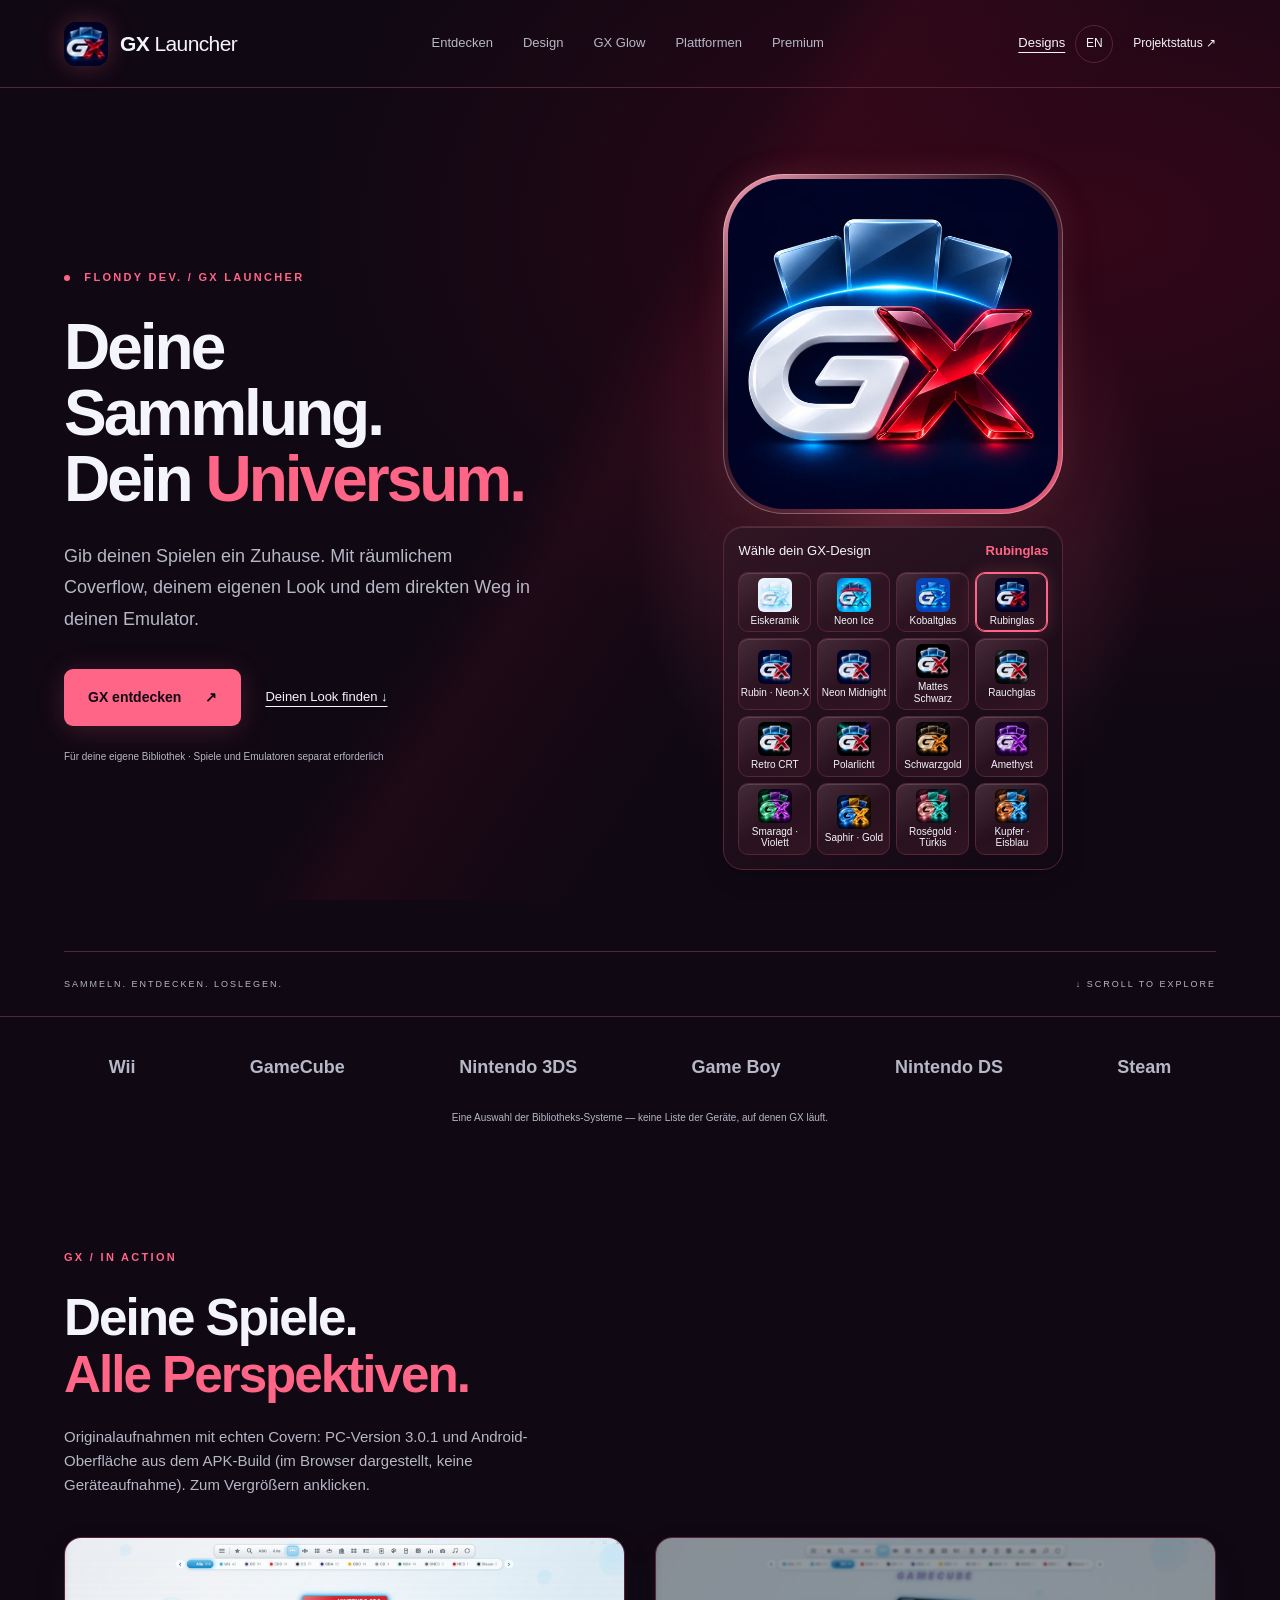
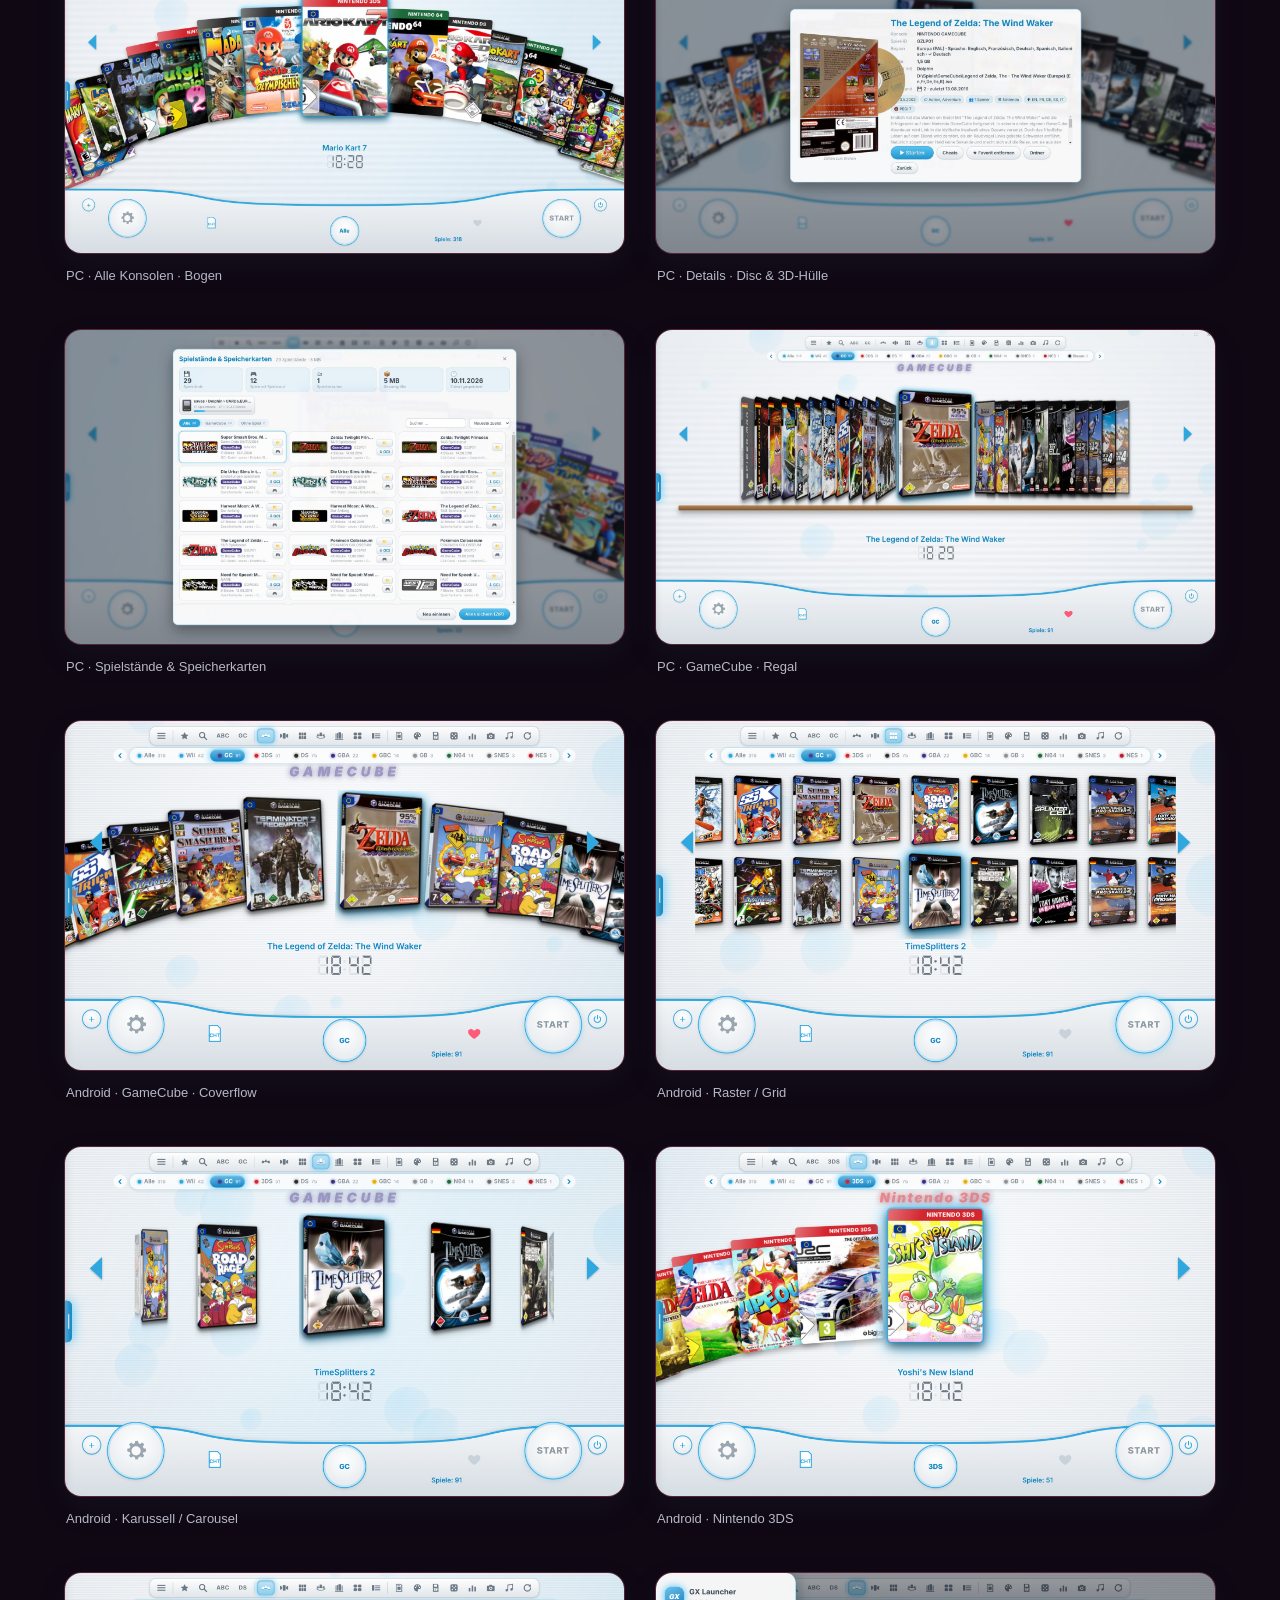
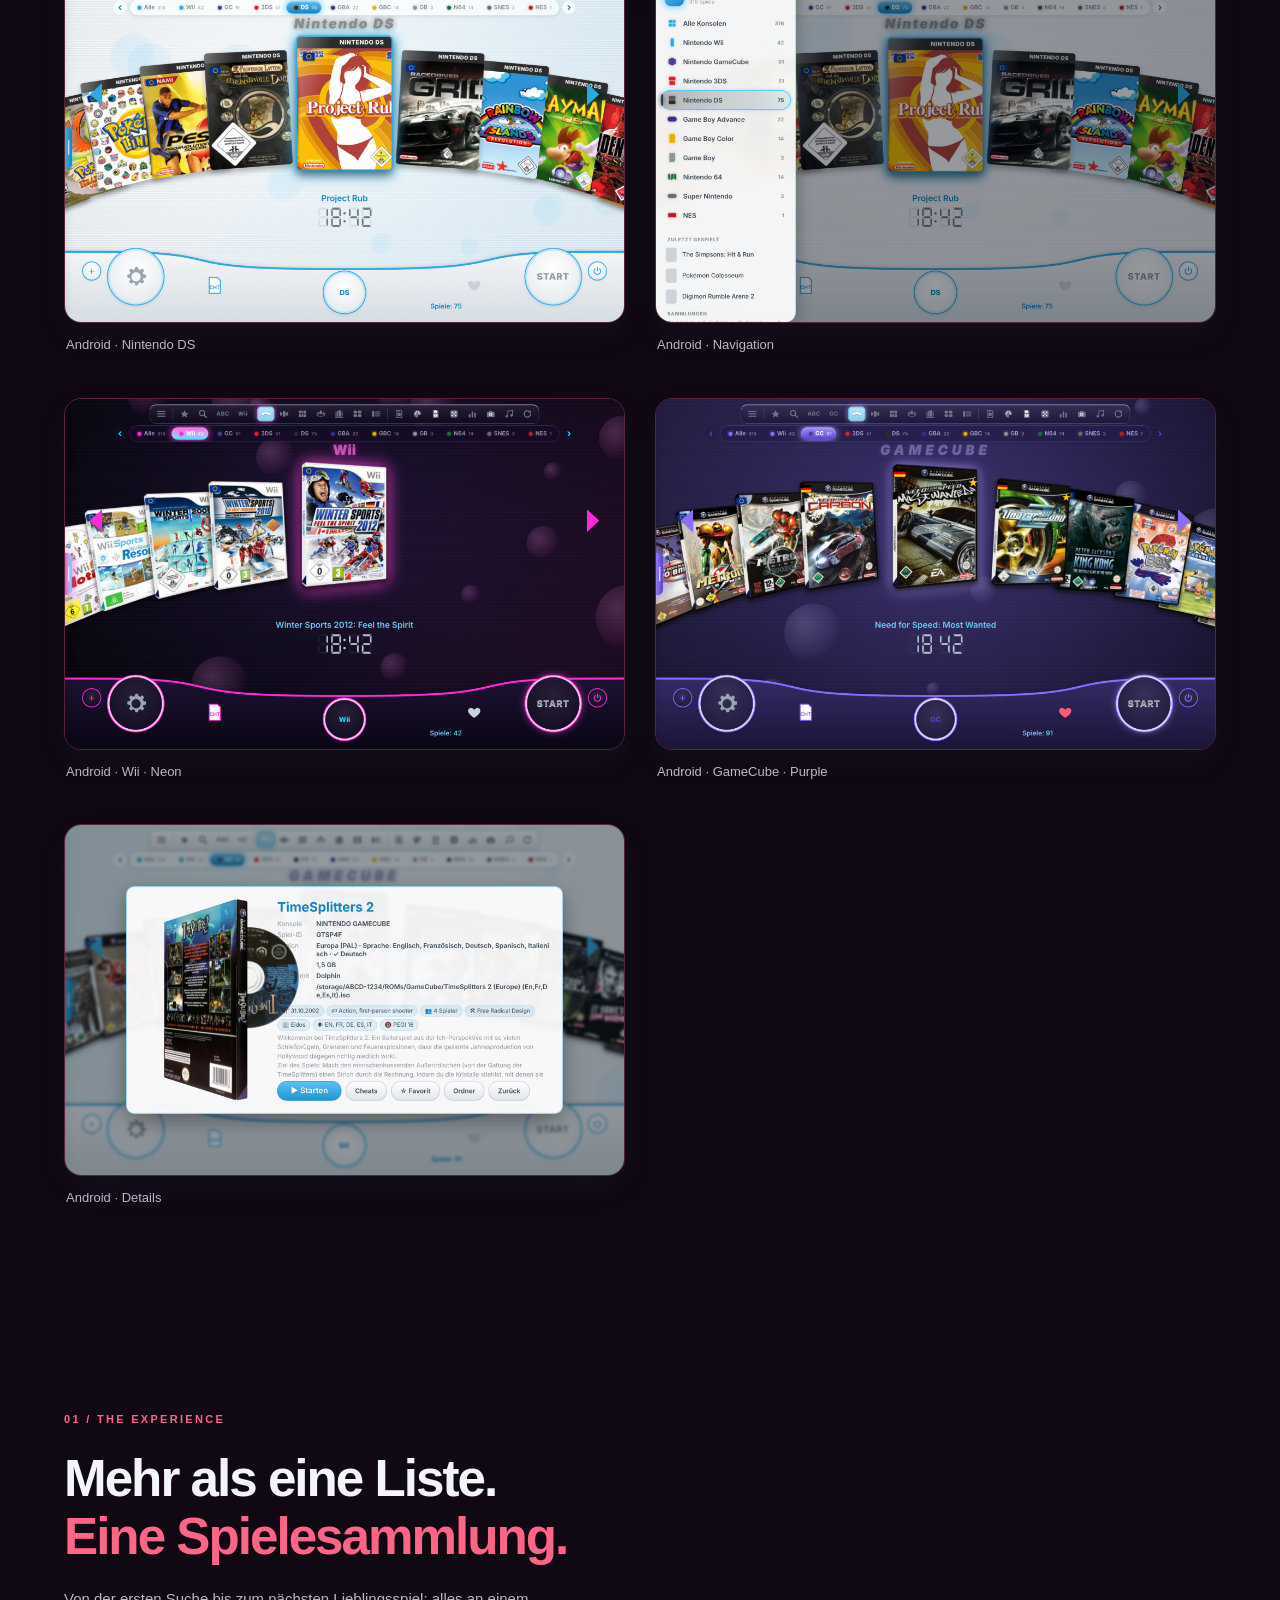
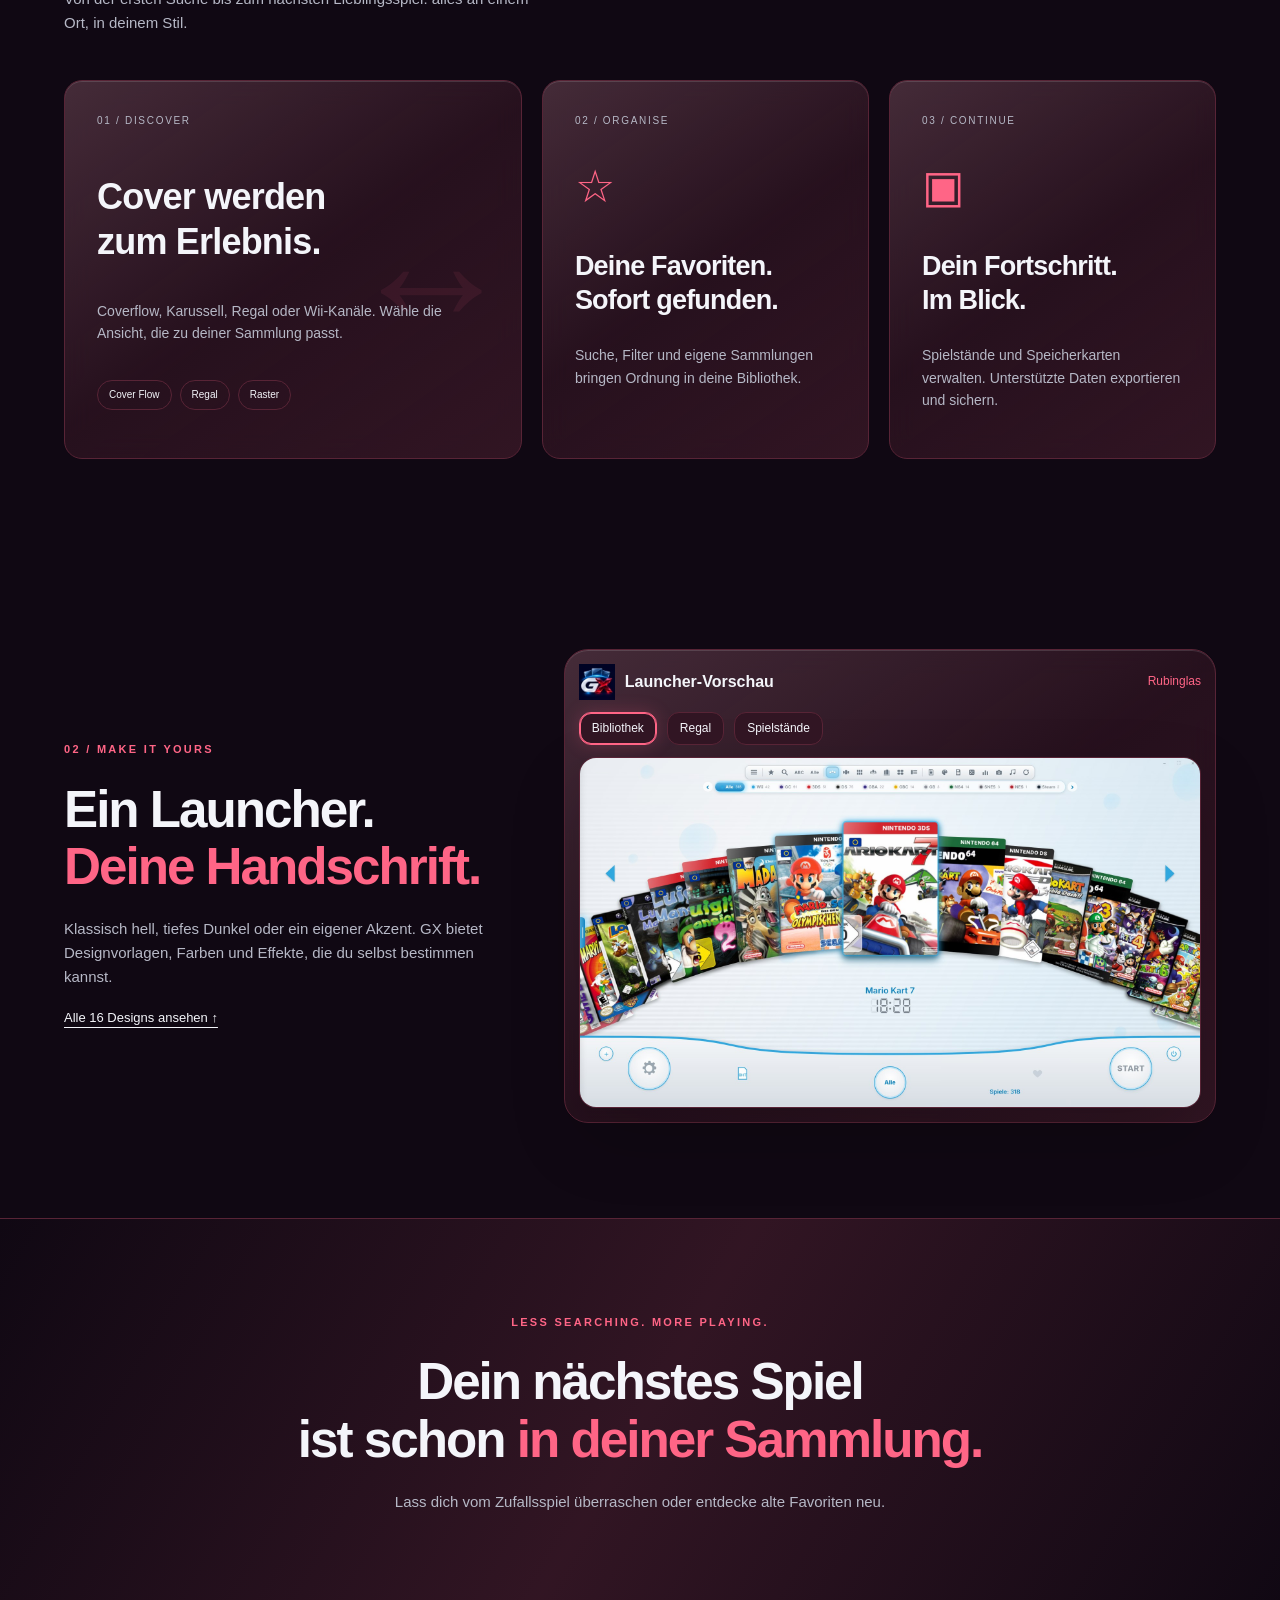
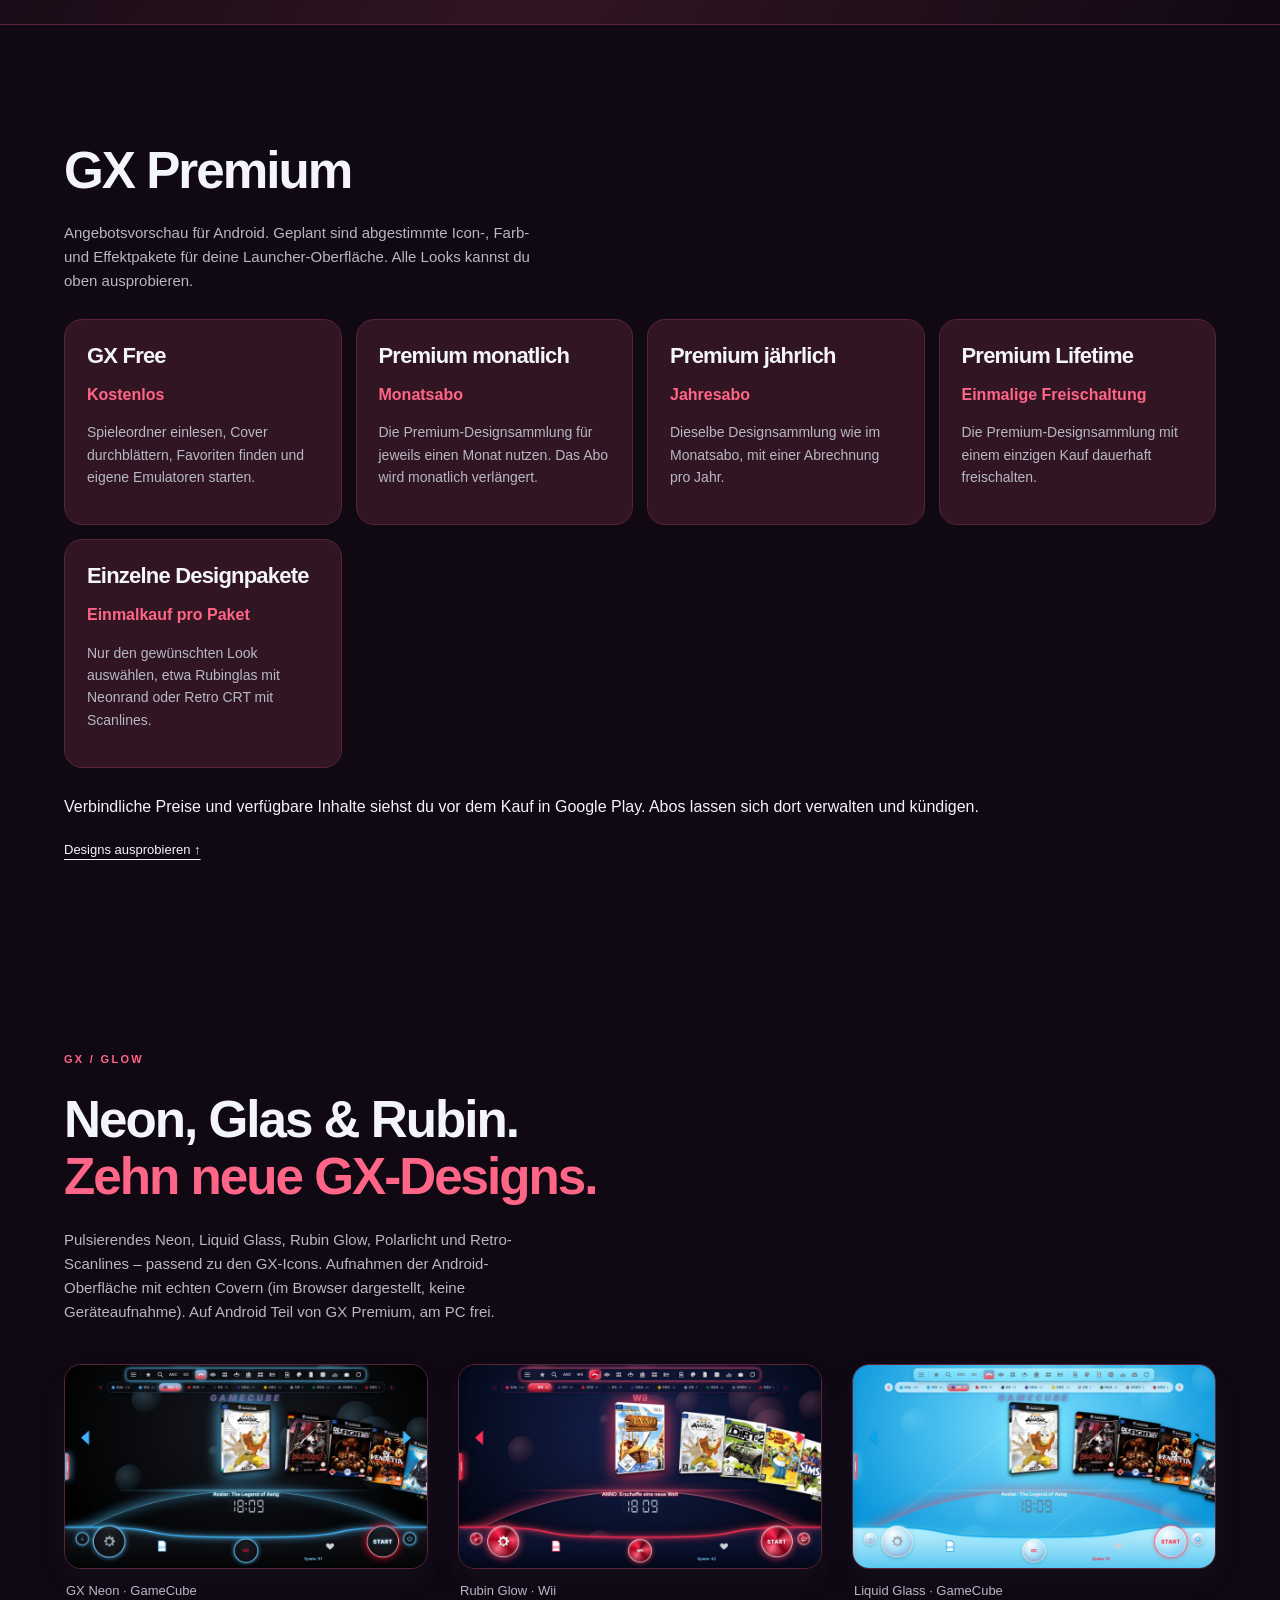
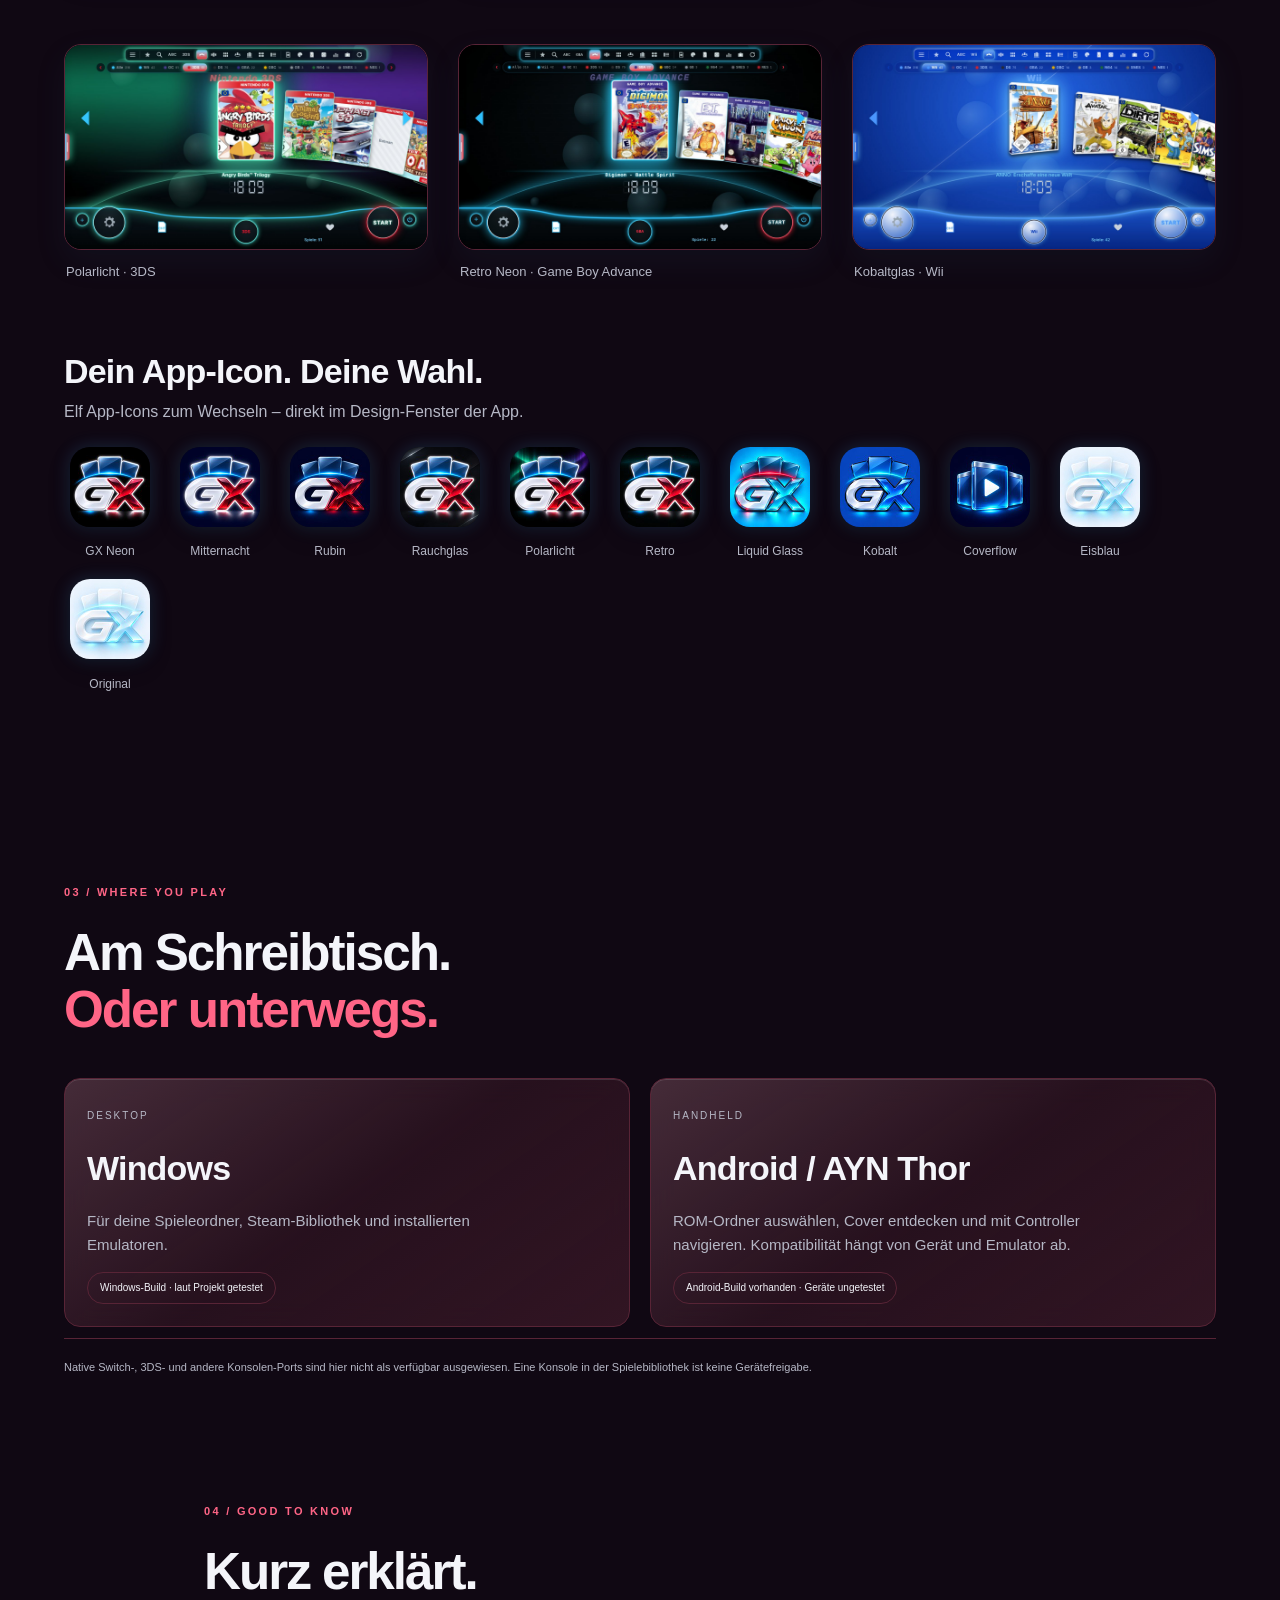
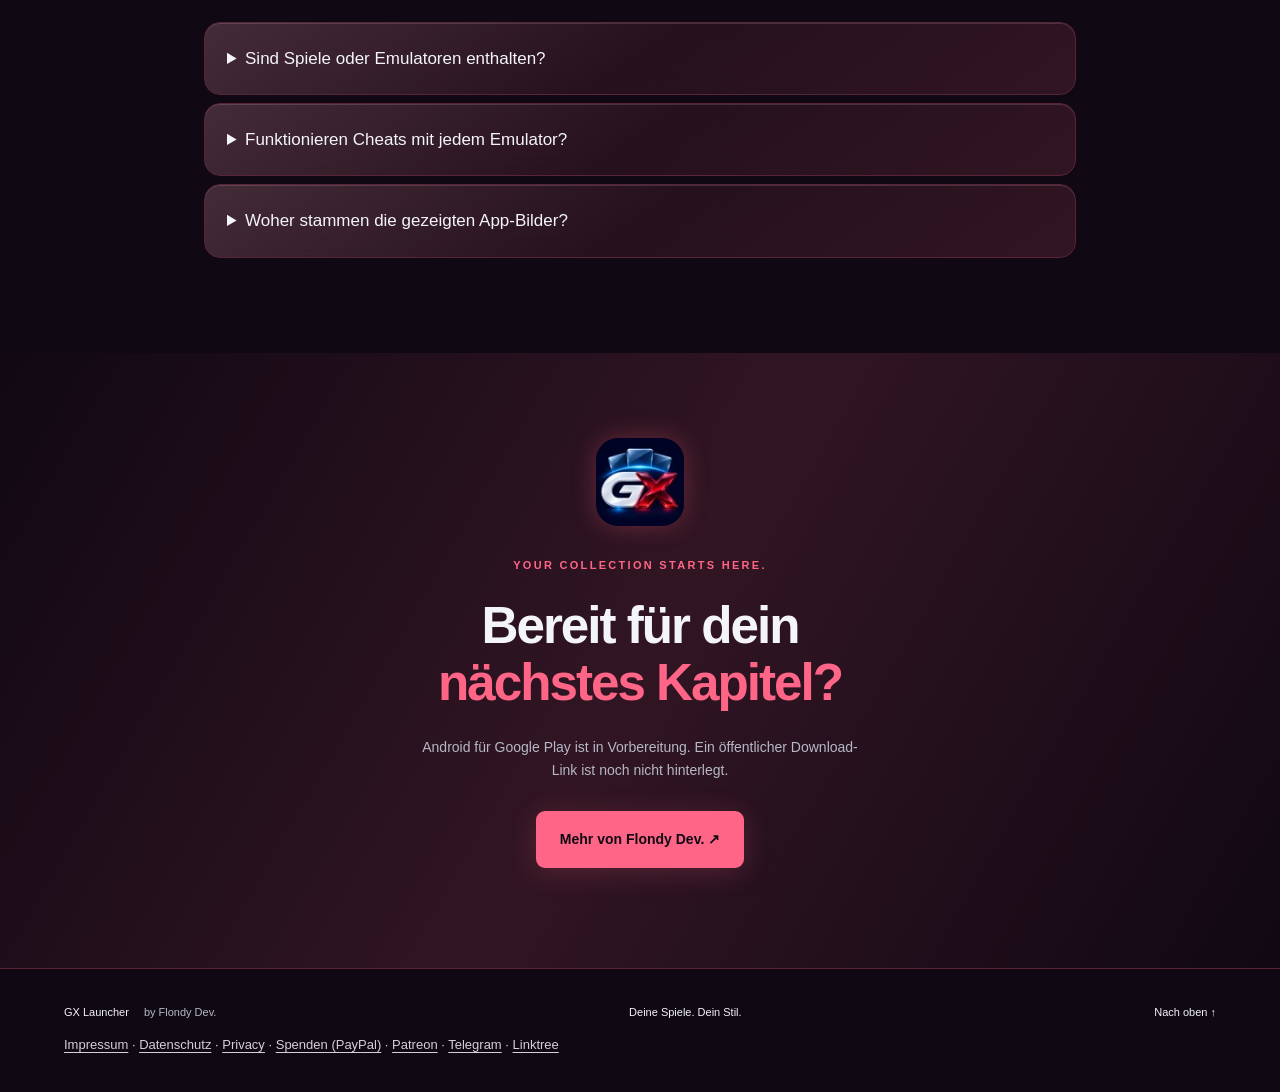
==== commit 7c72b5a9: "Add four two-tone gemstone designs to the GX palette" ====
--- a/index.html
+++ b/index.html
@@ -1,9 +1,9 @@
 <!doctype html><html lang="de"><head><meta charset="UTF-8"><meta name="viewport" content="width=device-width,initial-scale=1"><meta name="theme-color" content="#f5fbff"><link rel="canonical" href="https://marcel-2025.github.io/GX-Landingpage/"><meta property="og:type" content="website"><meta property="og:url" content="https://marcel-2025.github.io/GX-Landingpage/"><meta property="og:title" content="GX Launcher – Deine Sammlung. Dein Universum."><meta property="og:description" content="Deine Spielebibliothek mit Coverflow, Themes und Emulator-Start. Spiele und Emulatoren separat erforderlich."><meta property="og:image" content="https://marcel-2025.github.io/GX-Landingpage/assets/gx-icon.png"><meta name="description" content="GX Launcher – deine persönliche Spielebibliothek mit Coverflow, Themes und Emulator-Anbindung."><title>GX Launcher — Deine Sammlung. Dein Universum.</title><link rel="icon" href="assets/themes/ruby-thumb.webp"><link rel="stylesheet" href="style.css"><link rel="stylesheet" href="themes.css"></head><body class="gx-skin" data-fx="ruby">
 <header><a class="brand" href="#"><img data-brand-icon src="assets/themes/ruby.webp" alt=""><span>GX <b>Launcher</b></span></a><nav><a href="#gallery" data-de="Entdecken" data-en="Explore">Entdecken</a><a href="#design" data-de="Design" data-en="Design">Design</a><a href="#glow" data-de="GX Glow" data-en="GX Glow">GX Glow</a><a href="#platforms" data-de="Plattformen" data-en="Platforms">Plattformen</a><a href="#premium">Premium</a></nav><div class="controls"><a class="theme-shortcut" href="#looks" data-de="Designs" data-en="Themes">Designs</a><button id="language" aria-label="Switch language">EN</button><a class="small-cta" href="#access" data-de="Projektstatus ↗" data-en="Project status ↗">Projektstatus ↗</a></div></header>
-<main><section class="hero"><div class="hero-copy"><div class="eyebrow"><span></span> FLONDY DEV. / GX LAUNCHER</div><h1 data-de="Deine Sammlung.<br>Dein <em>Universum.</em>" data-en="Your collection.<br>Your <em>universe.</em>">Deine Sammlung.<br>Dein <em>Universum.</em></h1><p class="lead" data-de="Gib deinen Spielen ein Zuhause. Mit räumlichem Coverflow, deinem eigenen Look und dem direkten Weg in deinen Emulator." data-en="Give your games a home. With dimensional coverflow, your own look and a direct route to your emulator.">Gib deinen Spielen ein Zuhause. Mit räumlichem Coverflow, deinem eigenen Look und dem direkten Weg in deinen Emulator.</p><div class="actions"><a class="button" href="#features" data-de="GX entdecken <span>↗</span>" data-en="Explore GX <span>↗</span>">GX entdecken <span>↗</span></a><a class="text-link" href="#looks" data-de="Deinen Look finden ↓" data-en="Find your look ↓">Deinen Look finden ↓</a></div><p class="micro" data-de="Für deine eigene Bibliothek · Spiele und Emulatoren separat erforderlich" data-en="For your own library · Games and emulators required separately">Für deine eigene Bibliothek · Spiele und Emulatoren separat erforderlich</p></div><div class="hero-art icon-stage"><div class="icon-frame"><img id="showcase-icon" data-brand-icon src="assets/themes/ruby.webp" width="640" height="640" alt="GX"></div><section id="looks" class="design-palette" aria-labelledby="looks-heading"><div class="palette-heading"><span id="looks-heading" data-de="Wähle dein GX-Design" data-en="Choose your GX theme">Wähle dein GX-Design</span><strong data-current>Rubinglas</strong></div><div class="look-options"><button type="button" class="look-choice" data-look="ice" aria-pressed="false"><img src="assets/themes/ice-thumb.webp" alt="" width="48" height="48"><span data-de="Eiskeramik" data-en="Ice Ceramic">Eiskeramik</span></button><button type="button" class="look-choice" data-look="laser" aria-pressed="false"><img src="assets/themes/laser-thumb.webp" alt="" width="48" height="48"><span data-de="Neon Ice" data-en="Neon Ice">Neon Ice</span></button><button type="button" class="look-choice" data-look="cobalt" aria-pressed="false"><img src="assets/themes/cobalt-thumb.webp" alt="" width="48" height="48"><span data-de="Kobaltglas" data-en="Cobalt Glass">Kobaltglas</span></button><button type="button" class="look-choice" data-look="ruby" aria-pressed="true"><img src="assets/themes/ruby-thumb.webp" alt="" width="48" height="48"><span data-de="Rubinglas" data-en="Ruby Glass">Rubinglas</span></button><button type="button" class="look-choice" data-look="rim" aria-pressed="false"><img src="assets/themes/rim-thumb.webp" alt="" width="48" height="48"><span data-de="Rubin · Neon-X" data-en="Ruby · Neon X">Rubin · Neon-X</span></button><button type="button" class="look-choice" data-look="neon" aria-pressed="false"><img src="assets/themes/neon-thumb.webp" alt="" width="48" height="48"><span data-de="Neon Midnight" data-en="Neon Midnight">Neon Midnight</span></button><button type="button" class="look-choice" data-look="black" aria-pressed="false"><img src="assets/themes/black-thumb.webp" alt="" width="48" height="48"><span data-de="Mattes Schwarz" data-en="Matte Black">Mattes Schwarz</span></button><button type="button" class="look-choice" data-look="smoke" aria-pressed="false"><img src="assets/themes/smoke-thumb.webp" alt="" width="48" height="48"><span data-de="Rauchglas" data-en="Smoked Glass">Rauchglas</span></button><button type="button" class="look-choice" data-look="crt" aria-pressed="false"><img src="assets/themes/crt-thumb.webp" alt="" width="48" height="48"><span data-de="Retro CRT" data-en="Retro CRT">Retro CRT</span></button><button type="button" class="look-choice" data-look="aurora" aria-pressed="false"><img src="assets/themes/aurora-thumb.webp" alt="" width="48" height="48"><span data-de="Polarlicht" data-en="Aurora">Polarlicht</span></button><button type="button" class="look-choice" data-look="gold" aria-pressed="false"><img src="assets/themes/gold-thumb.webp" alt="" width="48" height="48"><span data-de="Schwarzgold" data-en="Black Gold">Schwarzgold</span></button><button type="button" class="look-choice" data-look="amethyst" aria-pressed="false"><img src="assets/themes/amethyst-thumb.webp" alt="" width="48" height="48"><span data-de="Amethyst" data-en="Amethyst">Amethyst</span></button></div></section></div><div class="hero-bottom"><span data-de="SAMMELN. ENTDECKEN. LOSLEGEN." data-en="COLLECT. DISCOVER. PLAY.">SAMMELN. ENTDECKEN. LOSLEGEN.</span><span>↓ SCROLL TO EXPLORE</span></div></section>
+<main><section class="hero"><div class="hero-copy"><div class="eyebrow"><span></span> FLONDY DEV. / GX LAUNCHER</div><h1 data-de="Deine Sammlung.<br>Dein <em>Universum.</em>" data-en="Your collection.<br>Your <em>universe.</em>">Deine Sammlung.<br>Dein <em>Universum.</em></h1><p class="lead" data-de="Gib deinen Spielen ein Zuhause. Mit räumlichem Coverflow, deinem eigenen Look und dem direkten Weg in deinen Emulator." data-en="Give your games a home. With dimensional coverflow, your own look and a direct route to your emulator.">Gib deinen Spielen ein Zuhause. Mit räumlichem Coverflow, deinem eigenen Look und dem direkten Weg in deinen Emulator.</p><div class="actions"><a class="button" href="#features" data-de="GX entdecken <span>↗</span>" data-en="Explore GX <span>↗</span>">GX entdecken <span>↗</span></a><a class="text-link" href="#looks" data-de="Deinen Look finden ↓" data-en="Find your look ↓">Deinen Look finden ↓</a></div><p class="micro" data-de="Für deine eigene Bibliothek · Spiele und Emulatoren separat erforderlich" data-en="For your own library · Games and emulators required separately">Für deine eigene Bibliothek · Spiele und Emulatoren separat erforderlich</p></div><div class="hero-art icon-stage"><div class="icon-frame"><img id="showcase-icon" data-brand-icon src="assets/themes/ruby.webp" width="640" height="640" alt="GX"></div><section id="looks" class="design-palette" aria-labelledby="looks-heading"><div class="palette-heading"><span id="looks-heading" data-de="Wähle dein GX-Design" data-en="Choose your GX theme">Wähle dein GX-Design</span><strong data-current>Rubinglas</strong></div><div class="look-options"><button type="button" class="look-choice" data-look="ice" aria-pressed="false"><img src="assets/themes/ice-thumb.webp" alt="" width="48" height="48"><span data-de="Eiskeramik" data-en="Ice Ceramic">Eiskeramik</span></button><button type="button" class="look-choice" data-look="laser" aria-pressed="false"><img src="assets/themes/laser-thumb.webp" alt="" width="48" height="48"><span data-de="Neon Ice" data-en="Neon Ice">Neon Ice</span></button><button type="button" class="look-choice" data-look="cobalt" aria-pressed="false"><img src="assets/themes/cobalt-thumb.webp" alt="" width="48" height="48"><span data-de="Kobaltglas" data-en="Cobalt Glass">Kobaltglas</span></button><button type="button" class="look-choice" data-look="ruby" aria-pressed="true"><img src="assets/themes/ruby-thumb.webp" alt="" width="48" height="48"><span data-de="Rubinglas" data-en="Ruby Glass">Rubinglas</span></button><button type="button" class="look-choice" data-look="rim" aria-pressed="false"><img src="assets/themes/rim-thumb.webp" alt="" width="48" height="48"><span data-de="Rubin · Neon-X" data-en="Ruby · Neon X">Rubin · Neon-X</span></button><button type="button" class="look-choice" data-look="neon" aria-pressed="false"><img src="assets/themes/neon-thumb.webp" alt="" width="48" height="48"><span data-de="Neon Midnight" data-en="Neon Midnight">Neon Midnight</span></button><button type="button" class="look-choice" data-look="black" aria-pressed="false"><img src="assets/themes/black-thumb.webp" alt="" width="48" height="48"><span data-de="Mattes Schwarz" data-en="Matte Black">Mattes Schwarz</span></button><button type="button" class="look-choice" data-look="smoke" aria-pressed="false"><img src="assets/themes/smoke-thumb.webp" alt="" width="48" height="48"><span data-de="Rauchglas" data-en="Smoked Glass">Rauchglas</span></button><button type="button" class="look-choice" data-look="crt" aria-pressed="false"><img src="assets/themes/crt-thumb.webp" alt="" width="48" height="48"><span data-de="Retro CRT" data-en="Retro CRT">Retro CRT</span></button><button type="button" class="look-choice" data-look="aurora" aria-pressed="false"><img src="assets/themes/aurora-thumb.webp" alt="" width="48" height="48"><span data-de="Polarlicht" data-en="Aurora">Polarlicht</span></button><button type="button" class="look-choice" data-look="gold" aria-pressed="false"><img src="assets/themes/gold-thumb.webp" alt="" width="48" height="48"><span data-de="Schwarzgold" data-en="Black Gold">Schwarzgold</span></button><button type="button" class="look-choice" data-look="amethyst" aria-pressed="false"><img src="assets/themes/amethyst-thumb.webp" alt="" width="48" height="48"><span data-de="Amethyst" data-en="Amethyst">Amethyst</span></button><button type="button" class="look-choice" data-look="emerald" aria-pressed="false"><img src="assets/themes/emerald-thumb.webp" alt="" width="48" height="48"><span data-de="Smaragd · Violett" data-en="Emerald · Violet">Smaragd · Violett</span></button><button type="button" class="look-choice" data-look="sapphire" aria-pressed="false"><img src="assets/themes/sapphire-thumb.webp" alt="" width="48" height="48"><span data-de="Saphir · Gold" data-en="Sapphire · Gold">Saphir · Gold</span></button><button type="button" class="look-choice" data-look="rose" aria-pressed="false"><img src="assets/themes/rose-thumb.webp" alt="" width="48" height="48"><span data-de="Roségold · Türkis" data-en="Rose Gold · Turquoise">Roségold · Türkis</span></button><button type="button" class="look-choice" data-look="copper" aria-pressed="false"><img src="assets/themes/copper-thumb.webp" alt="" width="48" height="48"><span data-de="Kupfer · Eisblau" data-en="Copper · Ice Blue">Kupfer · Eisblau</span></button></div></section></div><div class="hero-bottom"><span data-de="SAMMELN. ENTDECKEN. LOSLEGEN." data-en="COLLECT. DISCOVER. PLAY.">SAMMELN. ENTDECKEN. LOSLEGEN.</span><span>↓ SCROLL TO EXPLORE</span></div></section>
 <div class="system-strip"><span>Wii</span><span>GameCube</span><span>Nintendo 3DS</span><span>Game Boy</span><span>Nintendo DS</span><span>Steam</span></div><p class="strip-note" data-de="Eine Auswahl der Bibliotheks-Systeme — keine Liste der Geräte, auf denen GX läuft." data-en="Selected library systems — not a list of devices that run GX.">Eine Auswahl der Bibliotheks-Systeme — keine Liste der Geräte, auf denen GX läuft.</p>
 <section id="gallery" class="section"><div class="section-head"><span class="eyebrow">GX / IN ACTION</span><h2 data-de="Deine Spiele.<br><em>Alle Perspektiven.</em>" data-en="Your games.<br><em>Every perspective.</em>">Deine Spiele.<br><em>Alle Perspektiven.</em></h2><p data-de="Originalaufnahmen mit echten Covern: PC-Version 3.0.1 und Android-Oberfläche aus dem APK-Build (im Browser dargestellt, keine Geräteaufnahme). Zum Vergrößern anklicken." data-en="Original captures with real covers: PC version 3.0.1 and the Android UI from the APK build (rendered in a browser, not a device recording). Click to enlarge.">Originalaufnahmen mit echten Covern: PC-Version 3.0.1 und Android-Oberfläche aus dem APK-Build (im Browser dargestellt, keine Geräteaufnahme). Zum Vergrößern anklicken.</p></div><div class="gallery"><figure><button class="zoom" data-image="assets/pc_alle_konsolen.jpg" aria-label="PC · Alle Konsolen · Bogen"><img src="assets/pc_alle_konsolen.jpg" alt="GX Launcher PC-Version · Alle Konsolen · Bogen" loading="lazy" width="1920" height="1080"></button><figcaption>PC · Alle Konsolen · Bogen</figcaption></figure><figure><button class="zoom" data-image="assets/pc_details_wind_waker.jpg" aria-label="PC · Details · Disc & 3D-Hülle"><img src="assets/pc_details_wind_waker.jpg" alt="GX Launcher PC-Version · Details · Disc & 3D-Hülle" loading="lazy" width="1920" height="1080"></button><figcaption>PC · Details · Disc & 3D-Hülle</figcaption></figure><figure><button class="zoom" data-image="assets/pc_spielstaende.jpg" aria-label="PC · Spielstände & Speicherkarten"><img src="assets/pc_spielstaende.jpg" alt="GX Launcher PC-Version · Spielstände & Speicherkarten" loading="lazy" width="1920" height="1080"></button><figcaption>PC · Spielstände & Speicherkarten</figcaption></figure><figure><button class="zoom" data-image="assets/pc_regal_gamecube.jpg" aria-label="PC · GameCube · Regal"><img src="assets/pc_regal_gamecube.jpg" alt="GX Launcher PC-Version · GameCube · Regal" loading="lazy" width="1920" height="1080"></button><figcaption>PC · GameCube · Regal</figcaption></figure><figure><button class="zoom" data-image="assets/01_coverflow_gc.png" aria-label="GameCube · Coverflow"><img src="assets/01_coverflow_gc.png" alt="GX Launcher · GameCube · Coverflow" loading="lazy" width="2048" height="1280"></button><figcaption>Android · GameCube · Coverflow</figcaption></figure><figure><button class="zoom" data-image="assets/04_raster.png" aria-label="Raster / Grid"><img src="assets/04_raster.png" alt="GX Launcher · Raster / Grid" loading="lazy" width="2048" height="1280"></button><figcaption>Android · Raster / Grid</figcaption></figure><figure><button class="zoom" data-image="assets/05_karussell.png" aria-label="Karussell / Carousel"><img src="assets/05_karussell.png" alt="GX Launcher · Karussell / Carousel" loading="lazy" width="2048" height="1280"></button><figcaption>Android · Karussell / Carousel</figcaption></figure><figure><button class="zoom" data-image="assets/06_coverflow_3ds.png" aria-label="Nintendo 3DS"><img src="assets/06_coverflow_3ds.png" alt="GX Launcher · Nintendo 3DS" loading="lazy" width="2048" height="1280"></button><figcaption>Android · Nintendo 3DS</figcaption></figure><figure><button class="zoom" data-image="assets/07_coverflow_ds.png" aria-label="Nintendo DS"><img src="assets/07_coverflow_ds.png" alt="GX Launcher · Nintendo DS" loading="lazy" width="2048" height="1280"></button><figcaption>Android · Nintendo DS</figcaption></figure><figure><button class="zoom" data-image="assets/08_seitenleiste.png" aria-label="Navigation"><img src="assets/08_seitenleiste.png" alt="GX Launcher · Navigation" loading="lazy" width="2048" height="1280"></button><figcaption>Android · Navigation</figcaption></figure><figure><button class="zoom" data-image="assets/09_theme_neon_wii.png" aria-label="Wii · Neon"><img src="assets/09_theme_neon_wii.png" alt="GX Launcher · Wii · Neon" loading="lazy" width="2048" height="1280"></button><figcaption>Android · Wii · Neon</figcaption></figure><figure><button class="zoom" data-image="assets/10_theme_gc.png" aria-label="GameCube · Purple"><img src="assets/10_theme_gc.png" alt="GX Launcher · GameCube · Purple" loading="lazy" width="2048" height="1280"></button><figcaption>Android · GameCube · Purple</figcaption></figure><figure><button class="zoom" data-image="assets/03_details.png" aria-label="Details"><img src="assets/03_details.png" alt="GX Launcher · Details" loading="lazy" width="2048" height="1280"></button><figcaption>Android · Details</figcaption></figure></div></section><section id="features" class="section"><div class="section-head"><span class="eyebrow">01 / THE EXPERIENCE</span><h2 data-de="Mehr als eine Liste.<br><em>Eine Spielesammlung.</em>" data-en="More than a list.<br><em>A game collection.</em>">Mehr als eine Liste.<br><em>Eine Spielesammlung.</em></h2><p data-de="Von der ersten Suche bis zum nächsten Lieblingsspiel: alles an einem Ort, in deinem Stil." data-en="From your first search to your next favourite game: one place, your style.">Von der ersten Suche bis zum nächsten Lieblingsspiel: alles an einem Ort, in deinem Stil.</p></div><div class="feature-grid"><article class="feature large"><div class="number">01 / DISCOVER</div><h3 data-de="Cover werden<br>zum Erlebnis." data-en="Make your covers<br>an experience.">Cover werden<br>zum Erlebnis.</h3><p data-de="Coverflow, Karussell, Regal oder Wii-Kanäle. Wähle die Ansicht, die zu deiner Sammlung passt." data-en="Coverflow, carousel, shelf or Wii channels. Choose the view that suits your collection.">Coverflow, Karussell, Regal oder Wii-Kanäle. Wähle die Ansicht, die zu deiner Sammlung passt.</p><div class="view-tags"><span>Cover Flow</span><span data-de="Regal" data-en="Shelf">Regal</span><span data-de="Raster" data-en="Grid">Raster</span></div><div class="abstract-mark" aria-hidden="true">↔</div></article><article class="feature"><div class="number">02 / ORGANISE</div><div class="glyph">☆</div><h3 data-de="Deine Favoriten.<br>Sofort gefunden." data-en="Your favourites.<br>Ready to find.">Deine Favoriten.<br>Sofort gefunden.</h3><p data-de="Suche, Filter und eigene Sammlungen bringen Ordnung in deine Bibliothek." data-en="Search, filters and custom collections keep your library organised.">Suche, Filter und eigene Sammlungen bringen Ordnung in deine Bibliothek.</p></article><article class="feature"><div class="number">03 / CONTINUE</div><div class="glyph">▣</div><h3 data-de="Dein Fortschritt.<br>Im Blick." data-en="Your progress.<br>In view.">Dein Fortschritt.<br>Im Blick.</h3><p data-de="Spielstände und Speicherkarten verwalten. Unterstützte Daten exportieren und sichern." data-en="Manage saves and memory cards. Export and back up supported data.">Spielstände und Speicherkarten verwalten. Unterstützte Daten exportieren und sichern.</p></article></div></section>
-<section id="design" class="section design-section"><div class="design-copy"><span class="eyebrow">02 / MAKE IT YOURS</span><h2 data-de="Ein Launcher.<br><em>Deine Handschrift.</em>" data-en="One launcher.<br><em>Your signature.</em>">Ein Launcher.<br><em>Deine Handschrift.</em></h2><p data-de="Klassisch hell, tiefes Dunkel oder ein eigener Akzent. GX bietet Designvorlagen, Farben und Effekte, die du selbst bestimmen kannst." data-en="Classic light, deep dark or your own accent. GX offers themes, colours and effects you can make your own.">Klassisch hell, tiefes Dunkel oder ein eigener Akzent. GX bietet Designvorlagen, Farben und Effekte, die du selbst bestimmen kannst.</p><a class="text-link" href="#looks" data-de="Alle 12 Designs ansehen ↑" data-en="Explore all 12 themes ↑">Alle 12 Designs ansehen ↑</a></div><div class="preview-shell"><div class="preview-head"><img data-brand-icon src="assets/themes/ruby.webp" width="36" height="36" alt=""><strong data-de="Launcher-Vorschau" data-en="Launcher preview">Launcher-Vorschau</strong><span data-current>Rubinglas</span></div><div class="preview-tabs"><button data-preview="0" aria-pressed="true" data-de="Bibliothek" data-en="Library">Bibliothek</button><button data-preview="1" aria-pressed="false" data-de="Regal" data-en="Shelf">Regal</button><button data-preview="2" aria-pressed="false" data-de="Spielstände" data-en="Saves">Spielstände</button></div><button class="zoom preview-image" data-image="assets/pc_alle_konsolen.jpg"><img src="assets/pc_alle_konsolen.jpg" width="1920" height="1080" alt="GX Launcher · Coverflow"></button></div></section>
+<section id="design" class="section design-section"><div class="design-copy"><span class="eyebrow">02 / MAKE IT YOURS</span><h2 data-de="Ein Launcher.<br><em>Deine Handschrift.</em>" data-en="One launcher.<br><em>Your signature.</em>">Ein Launcher.<br><em>Deine Handschrift.</em></h2><p data-de="Klassisch hell, tiefes Dunkel oder ein eigener Akzent. GX bietet Designvorlagen, Farben und Effekte, die du selbst bestimmen kannst." data-en="Classic light, deep dark or your own accent. GX offers themes, colours and effects you can make your own.">Klassisch hell, tiefes Dunkel oder ein eigener Akzent. GX bietet Designvorlagen, Farben und Effekte, die du selbst bestimmen kannst.</p><a class="text-link" href="#looks" data-de="Alle 16 Designs ansehen ↑" data-en="Explore all 16 themes ↑">Alle 16 Designs ansehen ↑</a></div><div class="preview-shell"><div class="preview-head"><img data-brand-icon src="assets/themes/ruby.webp" width="36" height="36" alt=""><strong data-de="Launcher-Vorschau" data-en="Launcher preview">Launcher-Vorschau</strong><span data-current>Rubinglas</span></div><div class="preview-tabs"><button data-preview="0" aria-pressed="true" data-de="Bibliothek" data-en="Library">Bibliothek</button><button data-preview="1" aria-pressed="false" data-de="Regal" data-en="Shelf">Regal</button><button data-preview="2" aria-pressed="false" data-de="Spielstände" data-en="Saves">Spielstände</button></div><button class="zoom preview-image" data-image="assets/pc_alle_konsolen.jpg"><img src="assets/pc_alle_konsolen.jpg" width="1920" height="1080" alt="GX Launcher · Coverflow"></button></div></section>
 <section class="quote-section"><span class="eyebrow">LESS SEARCHING. MORE PLAYING.</span><h2 data-de="Dein nächstes Spiel<br>ist schon <em>in deiner Sammlung.</em>" data-en="Your next game<br>is already <em>in your collection.</em>">Dein nächstes Spiel<br>ist schon <em>in deiner Sammlung.</em></h2><p data-de="Lass dich vom Zufallsspiel überraschen oder entdecke alte Favoriten neu." data-en="Let the random game picker surprise you, or rediscover an old favourite.">Lass dich vom Zufallsspiel überraschen oder entdecke alte Favoriten neu.</p></section>
 <section id="premium" class="section"><div class="section-head"><h2 data-de="GX Premium" data-en="GX Premium">GX Premium</h2><p data-de="Angebotsvorschau für Android. Geplant sind abgestimmte Icon-, Farb- und Effektpakete für deine Launcher-Oberfläche. Alle Looks kannst du oben ausprobieren." data-en="Android offer preview. Planned packs pair icons, colours and effects for your launcher interface. Try every look above.">Angebotsvorschau für Android. Geplant sind abgestimmte Icon-, Farb- und Effektpakete für deine Launcher-Oberfläche. Alle Looks kannst du oben ausprobieren.</p></div><div class="price-grid"><article><h3 data-de="GX Free" data-en="GX Free">GX Free</h3><strong data-de="Kostenlos" data-en="Free">Kostenlos</strong><p data-de="Spieleordner einlesen, Cover durchblättern, Favoriten finden und eigene Emulatoren starten." data-en="Scan game folders, browse cover art, find favourites and launch your own emulators.">Spieleordner einlesen, Cover durchblättern, Favoriten finden und eigene Emulatoren starten.</p></article><article><h3 data-de="Premium monatlich" data-en="Monthly Premium">Premium monatlich</h3><strong data-de="Monatsabo" data-en="Monthly subscription">Monatsabo</strong><p data-de="Die Premium-Designsammlung für jeweils einen Monat nutzen. Das Abo wird monatlich verlängert." data-en="Use the premium design collection one month at a time. The subscription renews monthly.">Die Premium-Designsammlung für jeweils einen Monat nutzen. Das Abo wird monatlich verlängert.</p></article><article><h3 data-de="Premium jährlich" data-en="Annual Premium">Premium jährlich</h3><strong data-de="Jahresabo" data-en="Annual subscription">Jahresabo</strong><p data-de="Dieselbe Designsammlung wie im Monatsabo, mit einer Abrechnung pro Jahr." data-en="Get the same design collection as the monthly plan, billed once a year.">Dieselbe Designsammlung wie im Monatsabo, mit einer Abrechnung pro Jahr.</p></article><article><h3 data-de="Premium Lifetime" data-en="Premium Lifetime">Premium Lifetime</h3><strong data-de="Einmalige Freischaltung" data-en="One-time unlock">Einmalige Freischaltung</strong><p data-de="Die Premium-Designsammlung mit einem einzigen Kauf dauerhaft freischalten." data-en="Permanently unlock the premium design collection with a single purchase.">Die Premium-Designsammlung mit einem einzigen Kauf dauerhaft freischalten.</p></article><article><h3 data-de="Einzelne Designpakete" data-en="Individual design packs">Einzelne Designpakete</h3><strong data-de="Einmalkauf pro Paket" data-en="One-time purchase per pack">Einmalkauf pro Paket</strong><p data-de="Nur den gewünschten Look auswählen, etwa Rubinglas mit Neonrand oder Retro CRT mit Scanlines." data-en="Choose an individual look, such as ruby glass with a neon rim or Retro CRT with scanlines.">Nur den gewünschten Look auswählen, etwa Rubinglas mit Neonrand oder Retro CRT mit Scanlines.</p></article></div><p data-de="Verbindliche Preise und verfügbare Inhalte siehst du vor dem Kauf in Google Play. Abos lassen sich dort verwalten und kündigen." data-en="Google Play shows the final price and available content before purchase. You can manage and cancel subscriptions there.">Verbindliche Preise und verfügbare Inhalte siehst du vor dem Kauf in Google Play. Abos lassen sich dort verwalten und kündigen.</p><a class="text-link" href="#looks" data-de="Designs ausprobieren ↑" data-en="Try the themes ↑">Designs ausprobieren ↑</a></section><section id="glow" class="section glow-section"><div class="section-head"><span class="eyebrow">GX / GLOW</span><h2 data-de="Neon, Glas &amp; Rubin.<br><em>Zehn neue GX-Designs.</em>" data-en="Neon, glass &amp; ruby.<br><em>Ten new GX themes.</em>">Neon, Glas &amp; Rubin.<br><em>Zehn neue GX-Designs.</em></h2><p data-de="Pulsierendes Neon, Liquid Glass, Rubin Glow, Polarlicht und Retro-Scanlines – passend zu den GX-Icons. Aufnahmen der Android-Oberfläche mit echten Covern (im Browser dargestellt, keine Geräteaufnahme). Auf Android Teil von GX Premium, am PC frei." data-en="Pulsing neon, liquid glass, ruby glow, aurora and retro scanlines – matching the GX icons. Captures of the Android UI with real covers (rendered in a browser, not a device recording). Part of GX Premium on Android, free on PC.">Pulsierendes Neon, Liquid Glass, Rubin Glow, Polarlicht und Retro-Scanlines – passend zu den GX-Icons. Aufnahmen der Android-Oberfläche mit echten Covern (im Browser dargestellt, keine Geräteaufnahme). Auf Android Teil von GX Premium, am PC frei.</p></div><div class="gallery"><figure><button class="zoom" data-image="assets/designs/gxneon.jpg" aria-label="GX Neon · GameCube"><img src="assets/designs/gxneon.jpg" alt="GX Launcher · GX Neon · GameCube" loading="lazy" width="1600" height="900"></button><figcaption data-de="GX Neon · GameCube" data-en="GX Neon · GameCube">GX Neon · GameCube</figcaption></figure><figure><button class="zoom" data-image="assets/designs/gxrubin.jpg" aria-label="Rubin Glow · Wii"><img src="assets/designs/gxrubin.jpg" alt="GX Launcher · Rubin Glow · Wii" loading="lazy" width="1600" height="900"></button><figcaption data-de="Rubin Glow · Wii" data-en="Ruby Glow · Wii">Rubin Glow · Wii</figcaption></figure><figure><button class="zoom" data-image="assets/designs/gxglas.jpg" aria-label="Liquid Glass · GameCube"><img src="assets/designs/gxglas.jpg" alt="GX Launcher · Liquid Glass · GameCube" loading="lazy" width="1600" height="900"></button><figcaption data-de="Liquid Glass · GameCube" data-en="Liquid Glass · GameCube">Liquid Glass · GameCube</figcaption></figure><figure><button class="zoom" data-image="assets/designs/gxpolar.jpg" aria-label="Polarlicht · 3DS"><img src="assets/designs/gxpolar.jpg" alt="GX Launcher · Polarlicht · 3DS" loading="lazy" width="1600" height="900"></button><figcaption data-de="Polarlicht · 3DS" data-en="Aurora · 3DS">Polarlicht · 3DS</figcaption></figure><figure><button class="zoom" data-image="assets/designs/gxretro.jpg" aria-label="Retro Neon · Game Boy Advance"><img src="assets/designs/gxretro.jpg" alt="GX Launcher · Retro Neon · Game Boy Advance" loading="lazy" width="1600" height="900"></button><figcaption data-de="Retro Neon · Game Boy Advance" data-en="Retro Neon · Game Boy Advance">Retro Neon · Game Boy Advance</figcaption></figure><figure><button class="zoom" data-image="assets/designs/gxkobalt.jpg" aria-label="Kobaltglas · Wii"><img src="assets/designs/gxkobalt.jpg" alt="GX Launcher · Kobaltglas · Wii" loading="lazy" width="1600" height="900"></button><figcaption data-de="Kobaltglas · Wii" data-en="Cobalt Glass · Wii">Kobaltglas · Wii</figcaption></figure></div><h3 class="icons-title" data-de="Dein App-Icon. Deine Wahl." data-en="Your app icon. Your choice.">Dein App-Icon. Deine Wahl.</h3><p class="icons-note" data-de="Elf App-Icons zum Wechseln – direkt im Design-Fenster der App." data-en="Eleven switchable app icons – right in the app’s design panel.">Elf App-Icons zum Wechseln – direkt im Design-Fenster der App.</p><div class="icon-strip"><figure class="ic"><img src="assets/icons/icon_gxneon.jpg" alt="App-Icon GX Neon" width="80" height="80" loading="lazy"><figcaption>GX Neon</figcaption></figure><figure class="ic"><img src="assets/icons/icon_gxnacht.jpg" alt="App-Icon Mitternacht" width="80" height="80" loading="lazy"><figcaption>Mitternacht</figcaption></figure><figure class="ic"><img src="assets/icons/icon_gxrubin.jpg" alt="App-Icon Rubin" width="80" height="80" loading="lazy"><figcaption>Rubin</figcaption></figure><figure class="ic"><img src="assets/icons/icon_gxrauch.jpg" alt="App-Icon Rauchglas" width="80" height="80" loading="lazy"><figcaption>Rauchglas</figcaption></figure><figure class="ic"><img src="assets/icons/icon_gxpolar.jpg" alt="App-Icon Polarlicht" width="80" height="80" loading="lazy"><figcaption>Polarlicht</figcaption></figure><figure class="ic"><img src="assets/icons/icon_gxretro.jpg" alt="App-Icon Retro" width="80" height="80" loading="lazy"><figcaption>Retro</figcaption></figure><figure class="ic"><img src="assets/icons/icon_gxglas.jpg" alt="App-Icon Liquid Glass" width="80" height="80" loading="lazy"><figcaption>Liquid Glass</figcaption></figure><figure class="ic"><img src="assets/icons/icon_gxkobalt.jpg" alt="App-Icon Kobalt" width="80" height="80" loading="lazy"><figcaption>Kobalt</figcaption></figure><figure class="ic"><img src="assets/icons/icon_gxflow.jpg" alt="App-Icon Coverflow" width="80" height="80" loading="lazy"><figcaption>Coverflow</figcaption></figure><figure class="ic"><img src="assets/icons/icon_gxeis.jpg" alt="App-Icon Eisblau" width="80" height="80" loading="lazy"><figcaption>Eisblau</figcaption></figure><figure class="ic"><img src="assets/icons/icon_gxorig.jpg" alt="App-Icon Original" width="80" height="80" loading="lazy"><figcaption>Original</figcaption></figure></div></section><section id="platforms" class="section"><div class="section-head"><span class="eyebrow">03 / WHERE YOU PLAY</span><h2 data-de="Am Schreibtisch.<br><em>Oder unterwegs.</em>" data-en="At your desk.<br><em>Or on the go.</em>">Am Schreibtisch.<br><em>Oder unterwegs.</em></h2></div><div class="platform-grid"><article><span class="platform-kicker">DESKTOP</span><h3>Windows</h3><p data-de="Für deine Spieleordner, Steam-Bibliothek und installierten Emulatoren." data-en="For your game folders, Steam library and installed emulators.">Für deine Spieleordner, Steam-Bibliothek und installierten Emulatoren.</p><span class="status" data-de="Windows-Build · laut Projekt getestet" data-en="Windows build · tested per project">Windows-Build · laut Projekt getestet</span></article><article><span class="platform-kicker">HANDHELD</span><h3>Android / AYN Thor</h3><p data-de="ROM-Ordner auswählen, Cover entdecken und mit Controller navigieren. Kompatibilität hängt von Gerät und Emulator ab." data-en="Choose ROM folders, discover covers and navigate by controller. Compatibility depends on the device and emulator.">ROM-Ordner auswählen, Cover entdecken und mit Controller navigieren. Kompatibilität hängt von Gerät und Emulator ab.</p><span class="status" data-de="Android-Build vorhanden · Geräte ungetestet" data-en="Android build exists · devices untested">Android-Build vorhanden · Geräte ungetestet</span></article></div><p class="platform-note" data-de="Native Switch-, 3DS- und andere Konsolen-Ports sind hier nicht als verfügbar ausgewiesen. Eine Konsole in der Spielebibliothek ist keine Gerätefreigabe." data-en="Native Switch, 3DS and other console ports are not listed as available here. A console in the library does not imply device support.">Native Switch-, 3DS- und andere Konsolen-Ports sind hier nicht als verfügbar ausgewiesen. Eine Konsole in der Spielebibliothek ist keine Gerätefreigabe.</p></section>
 <section class="section faq"><span class="eyebrow">04 / GOOD TO KNOW</span><h2 data-de="Kurz erklärt." data-en="Good to know.">Kurz erklärt.</h2><details><summary data-de="Sind Spiele oder Emulatoren enthalten?" data-en="Are games or emulators included?">Sind Spiele oder Emulatoren enthalten?</summary><p data-de="Nein. GX Launcher organisiert deine eigene Bibliothek und startet vorhandene Emulatoren. Spiele und Emulatoren sind separat erforderlich." data-en="No. GX Launcher organises your own library and launches existing emulators. Games and emulators are required separately.">Nein. GX Launcher organisiert deine eigene Bibliothek und startet vorhandene Emulatoren. Spiele und Emulatoren sind separat erforderlich.</p></details><details><summary data-de="Funktionieren Cheats mit jedem Emulator?" data-en="Do cheats work with every emulator?">Funktionieren Cheats mit jedem Emulator?</summary><p data-de="Der Umfang ist emulatorabhängig. Die Dokumentation beschreibt automatische Übernahme für Dolphin und Citra/Azahar; andere Integrationen können manuellen Import benötigen." data-en="Support varies by emulator. The documentation describes automatic integration for Dolphin and Citra/Azahar; other integrations may need manual import.">Der Umfang ist emulatorabhängig. Die Dokumentation beschreibt automatische Übernahme für Dolphin und Citra/Azahar; andere Integrationen können manuellen Import benötigen.</p></details><details><summary data-de="Woher stammen die gezeigten App-Bilder?" data-en="Where do the app images come from?">Woher stammen die gezeigten App-Bilder?</summary><p data-de="Die Galerie zeigt die bereitgestellten Originalaufnahmen von GX Launcher mit echten Spielecovern. Das neue Marken-Icon ist separat gestaltet." data-en="The gallery uses the supplied original GX Launcher captures with real game covers. The new brand icon is a separate design.">Die Galerie zeigt die bereitgestellten Originalaufnahmen von GX Launcher mit echten Spielecovern. Das neue Marken-Icon ist separat gestaltet.</p></details></section>
--- a/themes.css
+++ b/themes.css
@@ -78,3 +78,12 @@
 .price-grid p {color:var(--muted); font-size:14px}
 .price-grid strong {color:var(--accent)}
 @media(max-width:900px) {.icon-frame {width:min(68vw,280px)}}
+
+body[data-fx="duo"] {
+  --wash: radial-gradient(ellipse at 12% 20%, color-mix(in srgb,var(--accent) 18%,transparent), transparent 52%),
+          radial-gradient(ellipse at 90% 40%, color-mix(in srgb,var(--light) 20%,transparent), transparent 55%);
+}
+[data-fx="duo"] .icon-frame,
+[data-fx="duo"] .button { background:linear-gradient(125deg,var(--accent),var(--light)) }
+[data-fx="duo"] .palette-heading strong,
+[data-fx="duo"] .price-grid strong { color:var(--light) }
